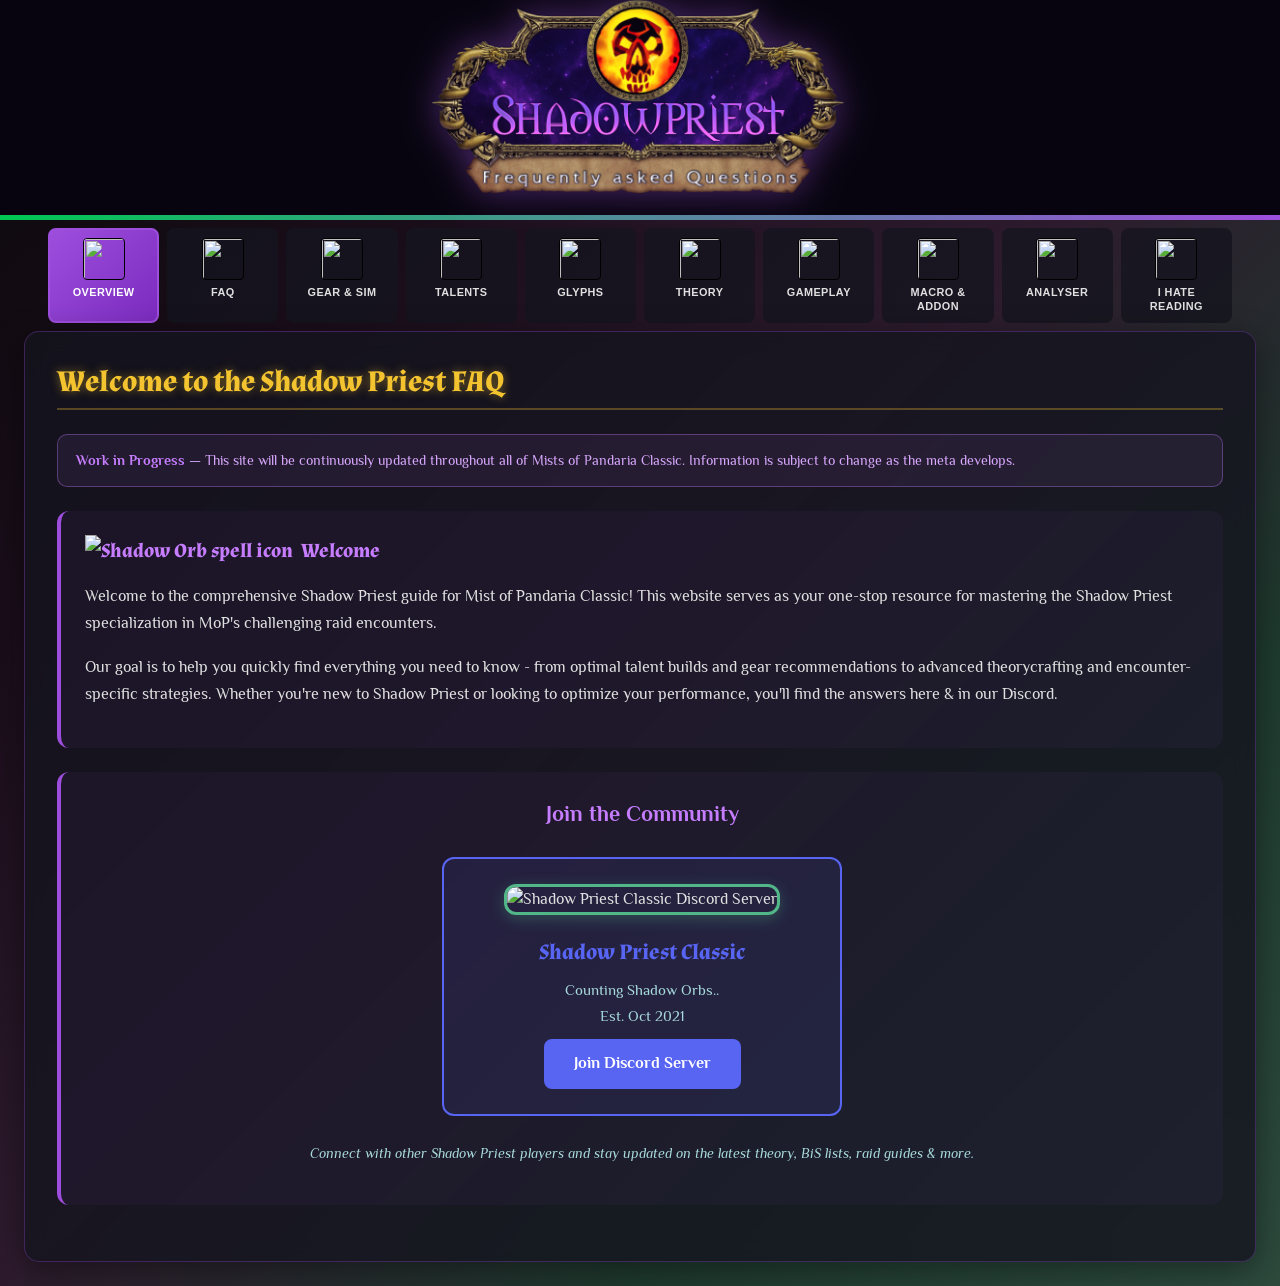
==== index.html @ 74659fcb "Update index.html Progression talents explained" ====
<!DOCTYPE html>
<html lang="en">
<head>
    <meta charset="UTF-8">
    <meta name="viewport" content="width=device-width, initial-scale=1.0">
    <title>SP FAQ MoP</title>
    <meta name="description" content="Comprehensive FAQ guide for Shadow Priests in World of Warcraft: Mist of Pandaria expansion">
    <link rel="icon" type="image/png" href="https://wow.zamimg.com/images/wow/icons/large/spell_shadow_shadowwordpain.jpg">
    <link href="https://fonts.googleapis.com/css2?family=Kings&family=My+Soul&family=Almendra:ital,wght@0,400;0,700;1,400;1,700&family=Philosopher:ital,wght@0,400;0,700;1,400;1,700&family=Roboto:wght@500;700&display=swap" rel="stylesheet">
    <link rel="stylesheet" href="assets/css/main.css">
</head>
<body>
    <!-- Header Component -->
    <header class="header-container">
        <img src="assets/images/logo.png" alt="Shadow Priest" class="title-logo">
    </header>

    <div class="container">
        <!-- Tab Navigation -->
        <nav class="tab-navigation">
    <button class="tab-button active" data-tab="overview">
        <img src="https://wow.zamimg.com/images/wow/icons/medium/spell_priest_shadoworbs.jpg" alt="" class="tab-icon">
        <span>Overview</span>
    </button>
    <button class="tab-button" data-tab="faq">
        <img src="https://wow.zamimg.com/images/wow/icons/medium/inv_misc_book_09.jpg" alt="" class="tab-icon">
        <span>FAQ</span>
    </button>
    <button class="tab-button" data-tab="bis">
        <img src="https://wow.zamimg.com/images/wow/icons/large/inv_staff_medivh.jpg" alt="" class="tab-icon">
        <span>Gear &amp; Sim</span>
    </button>
    <button class="tab-button" data-tab="talents">
        <img src="https://wow.zamimg.com/images/wow/icons/large/classicon_priest.jpg" alt="" class="tab-icon">
        <span>Talents</span>
    </button>
    <button class="tab-button" data-tab="glyphs">
        <img src="https://wow.zamimg.com/images/wow/icons/large/inv_glyph_majorpriest.jpg" alt="" class="tab-icon">
        <span>Glyphs</span>
    </button>
    <button class="tab-button" data-tab="theorycraft">
        <img src="https://wow.zamimg.com/images/wow/icons/large/achievement_faction_lorewalkers.jpg" alt="" class="tab-icon">
        <span>Theory</span>
    </button>
    <button class="tab-button" data-tab="gameplay">
        <img src="https://wow.zamimg.com/images/wow/icons/large/spell_shadow_siphonmana.jpg" alt="" class="tab-icon">
        <span>Gameplay</span>
    </button>
    <button class="tab-button" data-tab="macroaddon">
        <img src="https://wow.zamimg.com/images/wow/icons/large/trade_archaeology_draenei_tome.jpg" alt="" class="tab-icon">
        <span>Macro &amp; Addon</span>
    </button>
    <button class="tab-button" data-tab="analyser">
        <img src="https://wow.zamimg.com/images/wow/icons/large/inv_professions_inscription_scribesmagnifyingglass_gold.jpg" alt="" class="tab-icon">
        <span>Analyser</span>
    </button>
    <button class="tab-button" data-tab="videos">
        <img src="https://wow.zamimg.com/images/wow/icons/large/inv_misc_-selfiecamera_01.jpg" alt="" class="tab-icon">
        <span>I hate reading</span>
    </button>
        </nav>

        <!-- Tab Contents -->
        
<!-- Overview Tab -->
<div id="overview" class="tab-content active">
    <div class="card">
        <h2 class="card-title">Welcome to the Shadow Priest FAQ</h2>
        
        <div style="background: rgba(199, 125, 255, 0.08); border: 1px solid rgba(199, 125, 255, 0.35); border-radius: 10px; padding: 14px 18px; margin-bottom: 20px; color: #d9a8ff; font-size: 0.9rem; line-height: 1.6;">
            <strong style="color: #c77dff;">Work in Progress</strong> — This site will be continuously updated throughout all of Mists of Pandaria Classic. Information is subject to change as the meta develops.
        </div>

        <div class="subsection no-collapse">
            <div class="subsection-title">
                <img src="https://wow.zamimg.com/images/wow/icons/medium/spell_priest_shadoworbs.jpg" alt="Shadow Orb spell icon">
                Welcome
            </div>
            <p>Welcome to the comprehensive Shadow Priest guide for Mist of Pandaria Classic! This website serves as your one-stop resource for mastering the Shadow Priest specialization in MoP's challenging raid encounters.</p>
            <p>Our goal is to help you quickly find everything you need to know - from optimal talent builds and gear recommendations to advanced theorycrafting and encounter-specific strategies. Whether you're new to Shadow Priest or looking to optimize your performance, you'll find the answers here & in our Discord.</p>
        </div>
        
        <div class="subsection">
            <div style="text-align: center; font-size: 1.4rem; color: #c77dff; margin-bottom: 15px; font-weight: 600;">Join the Community</div>
            <div style="text-align: center; margin: 25px 0;">
                <div style="background: rgba(88, 101, 242, 0.1); border: 2px solid #5865f2; border-radius: 12px; padding: 25px; max-width: 400px; margin: 0 auto;">
                    <img src="https://i.ibb.co/JWcwcjwq/Spell-Shadow-Shadow-Word-Pain.png" alt="Shadow Priest Classic Discord Server" style="width: 128px; height: 128px; border-radius: 12px; border: 3px solid #52b788; margin-bottom: 15px; box-shadow: 0 4px 15px rgba(82, 183, 136, 0.3);">
                    <h3 style="color: #5865f2; margin: 10px 0; font-size: 1.4rem;">Shadow Priest Classic</h3>
                    <p style="color: #a8dadc; margin: 10px 0; font-size: 0.95rem;" id="member-counter">
    Counting Shadow Orbs..<br>Est. Oct 2021
</p>

<script>
// Uses Discord's public Widget JSON API — no auth required, CORS allowed.
// Requires the Widget to be enabled in your Discord server:
//   Server Settings → Widget → Enable Server Widget
const DISCORD_SERVER_ID = '893677259905437717';

async function updateDiscordCounter() {
    const el = document.getElementById('member-counter');
    try {
        const res = await fetch(`https://discord.com/api/guilds/${DISCORD_SERVER_ID}/widget.json`);
        if (!res.ok) throw new Error('Widget not available');
        const data = await res.json();
        const online = data.presence_count ?? 0;
        el.innerHTML = `${online.toLocaleString()} Orbs Online<br>Est. Oct 2021`;
    } catch {
        // Widget disabled or network issue — show static fallback, no fake numbers
        el.innerHTML = `Shadow Priests United<br>Est. Oct 2021`;
    }
}

window.addEventListener('load', function() {
    setTimeout(updateDiscordCounter, 1500);
});
</script>
                    
                    <a href="https://discord.gg/RZuPyMkxCg" target="_blank" style="display: inline-block; background: #5865f2; color: white; padding: 12px 30px; border-radius: 8px; text-decoration: none; font-weight: 600; font-size: 1rem; transition: background 0.3s ease;">
                        Join Discord Server
                    </a>
                </div>
            </div>
            <p style="text-align: center; font-size: 0.9rem; color: #a8dadc; font-style: italic;">Connect with other Shadow Priest players and stay updated on the latest theory, BiS lists, raid guides & more.</p>
        </div>
    </div>
</div>

        <!-- FAQ Tab -->
        <div id="faq" class="tab-content">
            <div class="card">
                <h2 class="card-title">Frequently Asked Questions</h2>

                <!-- Races -->
                <div class="subsection">
                    <div class="subsection-title">
                        <img src="https://wow.zamimg.com/images/wow/icons/medium/achievement_character_undead_male.jpg" alt="Race" style="width: 32px; height: 32px;">
                        Races
                    </div>
                    <p style="margin-bottom: 15px; color: var(--text-secondary);">Race choice has a minor impact on throughput. The differences are small enough that you should feel free to play whatever race you enjoy.</p>
                    <p style="margin-bottom: 15px; color: var(--text-secondary);">Note: When playing Pandaren, if you die mid fight, the racial is lost. For Worgen & Goblin, the movement speed can be comfortable for a few fights where feathers are easily stolen or not as fast.</p>
                    <div style="display: grid; grid-template-columns: 1fr 1fr; gap: 16px; margin-top: 10px;">
                        <!-- Alliance -->
                        <div style="background: rgba(0, 112, 221, 0.08); border: 1px solid rgba(0, 112, 221, 0.35); border-radius: 10px; padding: 18px;">
                            <div style="color: #4da6ff; font-weight: 600; font-size: 1.1rem; margin-bottom: 12px;">Alliance</div>
                            <div style="display: flex; align-items: center; gap: 10px; margin-bottom: 8px;">
                                <img src="https://wow.zamimg.com/images/wow/icons/medium/achievement_character_pandaren_female.jpg" alt="Pandaren" style="width: 28px; height: 28px; border-radius: 4px;">
                                <div>
                                    <span style="color: var(--primary-green); font-weight: 600;">Pandaren</span>
                                    <span style="color: #aaa; font-size: 0.85rem; margin-left: 8px;">Best</span>
                                </div>
                            </div>
                            <div style="display: flex; align-items: center; gap: 10px;">
                                <img src="https://wow.zamimg.com/images/wow/icons/large/race_worgen_male.jpg" alt="Worgen" style="width: 28px; height: 28px; border-radius: 4px;">
                                <div>
                                    <span style="color: var(--primary-green); font-weight: 600;">Worgen</span>
                                    <span style="color: #aaa; font-size: 0.85rem; margin-left: 8px;">Best</span>
                                </div>
                            </div>
                        </div>
                        <!-- Horde -->
                        <div style="background: rgba(180, 30, 30, 0.08); border: 1px solid rgba(180, 30, 30, 0.35); border-radius: 10px; padding: 18px;">
                            <div style="color: #ff6b6b; font-weight: 600; font-size: 1.1rem; margin-bottom: 12px;">Horde</div>
                            <div style="display: flex; align-items: center; gap: 10px; margin-bottom: 8px;">
                                <img src="https://wow.zamimg.com/images/wow/icons/medium/achievement_character_troll_male.jpg" alt="Troll" style="width: 28px; height: 28px; border-radius: 4px;">
                                <div>
                                    <span style="color: var(--primary-green); font-weight: 600;">Troll</span>
                                    <span style="color: #aaa; font-size: 0.85rem; margin-left: 8px;">Best</span>
                                </div>
                            </div>
                            <div style="display: flex; align-items: center; gap: 10px; margin-bottom: 8px;">
                                <img src="https://wow.zamimg.com/images/wow/icons/large/race_goblin_female.jpg" alt="Goblin" style="width: 28px; height: 28px; border-radius: 4px;">
                                <div>
                                    <span style="color: #ffa500; font-weight: 600;">Goblin</span>
                                    <span style="color: #aaa; font-size: 0.85rem; margin-left: 8px;">Second (tied)</span>
                                </div>
                            </div>
                            <div style="display: flex; align-items: center; gap: 10px;">
                                <img src="https://wow.zamimg.com/images/wow/icons/medium/achievement_character_pandaren_female.jpg" alt="Pandaren" style="width: 28px; height: 28px; border-radius: 4px;">
                                <div>
                                    <span style="color: #ffa500; font-weight: 600;">Pandaren</span>
                                    <span style="color: #aaa; font-size: 0.85rem; margin-left: 8px;">Second (tied)</span>
                                </div>
                            </div>
                        </div>
                    </div>
                </div>

                <!-- Professions -->
                <div class="subsection">
                    <div class="subsection-title">
                        <img src="https://wow.zamimg.com/images/wow/icons/medium/trade_engineering.jpg" alt="Professions" style="width: 32px; height: 32px;">
                        Professions
                    </div>

                    <!-- Engineering -->
                    <div class="talent-tooltip recommended" style="margin-bottom: 10px;">
                        <div style="display: flex; align-items: center; gap: 15px;">
                            <img src="https://wow.zamimg.com/images/wow/icons/medium/trade_engineering.jpg" alt="Engineering" style="width: 40px; height: 40px;">
                            <div>
                                <div style="color: var(--primary-green); font-weight: 600; font-size: 1.1rem;">Engineering</div>
                                <div style="color: var(--primary-green); font-size: 0.9rem; font-weight: 600;">Best Choice</div>
                            </div>
                        </div>
                        <p style="color: var(--text-secondary); margin-top: 10px; font-size: 0.95rem;">Our preferred choice due to the gloves on-use (Synapse Springs) and Nitro Boosts for extra movement.</p>
                    </div>

                    <!-- Tailoring -->
                    <div style="padding: 15px; background: rgba(255, 165, 0, 0.1); border-radius: 12px; border: 2px solid #ffa500;">
                        <div style="display: flex; align-items: center; gap: 15px;">
                            <img src="https://wow.zamimg.com/images/wow/icons/medium/trade_tailoring.jpg" alt="Tailoring" style="width: 40px; height: 40px;">
                            <div>
                                <div style="color: #ffa500; font-weight: 600; font-size: 1.1rem;">Tailoring</div>
                                <div style="color: #ffa500; font-size: 0.9rem;">Second Best</div>
                            </div>
                        </div>
                        <p style="color: var(--text-secondary); margin-top: 10px; font-size: 0.95rem;">The second best option. The other crafting professions are all relatively close to each other behind Tailoring.</p>
                    </div>
                </div>

                <!-- Key Changes -->
                <div class="subsection">
                    <div class="subsection-title">
                        <img src="https://wow.zamimg.com/images/wow/icons/medium/spell_priest_shadoworbs.jpg" alt="Shadow Orb" style="width: 32px; height: 32px;">
                        <a href="https://www.wowhead.com/mop-classic/spell=77487/shadow-orb" target="_blank" style="color: #c77dff; text-decoration: none;">Shadow Orbs System</a>
                    </div>
                    <ul style="color: var(--text-secondary); line-height: 1.9; padding-left: 20px; margin: 0;">
                        <li>Shadow Orbs now passively regenerate outside of combat — one orb every 6 seconds (up to a max of 3) as long as you are in <strong style="color: #c77dff;">Shadowform</strong> and outside PvP instances (BGs/Arenas).</li>
                        <li>Shadow Orbs are <strong style="color: #c77dff;">guaranteed</strong> to proc from <strong style="color: #c77dff;">Mind Blast</strong> and <strong style="color: #c77dff;">Shadow Word: Death</strong>.</li>
                        <li>Shadow Orbs are consumed by <strong style="color: #c77dff;">Devouring Plague</strong>, increasing its damage based on the number of orbs spent. You must have orbs available to cast Devouring Plague.</li>
                    </ul>
                </div>

                <div class="subsection">
                    <div class="subsection-title">
                        <img src="https://wow.zamimg.com/images/wow/icons/medium/ability_priest_halo_shadow.jpg" alt="Notable Ability Changes" style="width: 32px; height: 32px;">
                        Notable Ability Changes
                    </div>

                    <div style="margin-bottom: 14px;">
                        <div style="color: #e0aaff; font-weight: 600; margin-bottom: 6px;">Abilities Usable in Shadowform</div>
                        <p style="color: var(--text-secondary); line-height: 1.7; margin: 0;"><strong style="color: #c77dff;">Renew</strong>, <strong style="color: #c77dff;">Prayer of Mending</strong>, and <strong style="color: #c77dff;">Leap of Faith</strong> can now be cast while in Shadowform without dropping out of it.</p>
                    </div>

                    <div style="margin-bottom: 14px;">
                        <div style="color: #e0aaff; font-weight: 600; margin-bottom: 6px;">Vampiric Embrace</div>
                        <p style="color: var(--text-secondary); line-height: 1.7; margin: 0;">Vampiric Embrace is no longer a passive constant buff. It is now a more powerful burst healing cooldown that you activate on demand.</p>
                    </div>

                    <div>
                        <div style="color: #e0aaff; font-weight: 600; margin-bottom: 6px;">
                            <a href="https://www.wowhead.com/mop-classic/spell=108968/void-shift" target="_blank" style="color: #e0aaff; text-decoration: none;">Void Shift</a>
                        </div>
                        <p style="color: var(--text-secondary); line-height: 1.7; margin: 0;">A new ability that swaps your current health percentage with another player's. Use it to save yourself when you drop low, or to save a raid member who is about to die.</p>
                    </div>
                </div>

                <div class="subsection">
                    <div class="subsection-title">
                        <img src="https://wow.zamimg.com/images/wow/icons/large/achievement_bg_xkills_avgraveyard.jpg" alt="Removed Abilities" style="width: 32px; height: 32px;">
                        Removed Abilities
                    </div>
                    <p style="color: var(--text-secondary); margin-bottom: 12px; font-size: 0.95rem;">The following abilities from Cataclysm have been removed in MoP:</p>
                    <ul style="color: var(--text-secondary); line-height: 1.9; padding-left: 20px; margin: 0;">
                        <li><strong style="color: #ff9999;">Dark Archangel</strong> — Removed</li>
                        <li><strong style="color: #ff9999;">Empowered Shadow</strong> — Removed</li>
                        <li><strong style="color: #ff9999;">Mind Soothe</strong> — Removed</li>
                    </ul>
                    <p style="color: var(--text-secondary); margin-top: 12px; font-size: 0.9rem; font-style: italic;">For talent changes, see the <a href="https://www.wowhead.com/mop-classic/guide/classes/priest/shadow/dps-best-talents-builds-glyphs-pve" target="_blank" style="color: #c77dff; text-decoration: none;">Talent Comparison guide</a>.</p>
                </div>
            </div>
        </div>

        <!-- Gear Tab -->
        <div id="bis" class="tab-content">
            <div class="card">
                <h2 class="card-title">Gear & Sim</h2>
                
                <div class="subsection no-collapse">
                    <div class="subsection-title">
                        <img src="assets/images/wowsims-icon.png" alt="Best in Slot" style="width: 32px; height: 32px; border-radius: 6px;">
                        Best in Slot
                    </div>
                    <div style="display: flex; flex-direction: column; gap: 12px; margin-top: 10px;">
                        <a href="https://www.wowsims.com/mop/priest/shadow/?i=g#eJyrYJKayS7AKvWbkUtQ4MIKViW2qzdYXl9j0VjOaMHExSFwYDmrRimQJShweQWrxDFVJWa4JI/AhMOsEnPUNJYxghVcAio4rKTENvs6CxABhfgF+oAK9ikpMTJAdAgKnAequQgWKLFg8likxiUicHQ5qxLnn2sgS4HaNDpBCkUE2layStxUVWKDSEBEBQTWL2eVOKukxAxSWAJ2X/9hVjCLU2Ap0KVdIGVsAu0rWcH0zBUgWljgHFDbLaDLZu1jBeksBTt+A1DwkhJYi9YOJgkmrg2MDEMMCDUMuJOtbjNxMeCHQqOhSy4AAE9QTnU=" target="_blank"
                           style="display: flex; align-items: center; gap: 14px; padding: 16px 20px; background: rgba(82,183,136,0.08); border: 2px solid rgba(82,183,136,0.35); border-radius: 10px; text-decoration: none; transition: background 0.2s ease;">
                            <img src="assets/images/wowsims-icon.png" style="width: 36px; height: 36px; border-radius: 6px; flex-shrink: 0;">
                            <div>
                                <div style="color: var(--primary-green); font-weight: 600; font-size: 1.05rem;">Phase 2 BiS</div>
                                <div style="color: var(--text-secondary); font-size: 0.85rem; margin-top: 2px;">WowSims — Heart of Fear / Terrace of Endless Spring</div>
                            </div>
                        </a>
                        <a href="https://www.wowsims.com/mop/priest/shadow/?i=g#[base64]/JVV4pYS3FflXPwCy4BCl5RgntLawSTBxLWBkWGIAaGGAXey1W0mLgb8UGg0dMkFAAImblw=" target="_blank"
                           style="display: flex; align-items: center; gap: 14px; padding: 16px 20px; background: rgba(82,183,136,0.08); border: 2px solid rgba(82,183,136,0.35); border-radius: 10px; text-decoration: none; transition: background 0.2s ease;">
                            <img src="assets/images/wowsims-icon.png" style="width: 36px; height: 36px; border-radius: 6px; flex-shrink: 0;">
                            <div>
                                <div style="color: var(--primary-green); font-weight: 600; font-size: 1.05rem;">Phase 3 BiS</div>
                                <div style="color: var(--text-secondary); font-size: 0.85rem; margin-top: 2px;">WowSims — Throne of Thunder</div>
                            </div>
                        </a>
                    </div>
                </div>

                <div class="subsection">
                    <div class="subsection-title">
                        <img src="https://wow.zamimg.com/images/wow/icons/medium/inv_jewelry_trinket_01.jpg" alt="Trinket" style="width: 32px; height: 32px;">
                        Trinket Priorities
                    </div>

                    <style>
                        .tc-notice { background: rgba(244,196,48,0.08); border: 1px solid rgba(244,196,48,0.35); border-radius: 8px; padding: 11px 15px; margin-bottom: 10px; color: #f4c430; font-size: 0.88rem; }
                        .tc-sim-info { display: flex; flex-wrap: wrap; gap: 3px 0; margin-bottom: 18px; margin-top: 6px; }
                        .tc-sim-info span { font-size: 0.75rem; color: #666; }
                        .tc-sim-info span + span::before { content: "·"; margin: 0 6px; color: #444; }
                        .tc-legend { display: flex; flex-wrap: wrap; gap: 10px 18px; margin-bottom: 20px; }
                        .tc-legend-item { display: flex; align-items: center; gap: 6px; font-size: 0.82rem; color: #bbb; }
                        .tc-legend-dot { width: 12px; height: 12px; border-radius: 3px; flex-shrink: 0; }
                        .tc-row { display: flex; align-items: center; gap: 14px; margin-bottom: 8px; padding-bottom: 8px; border-bottom: 1px solid rgba(255,255,255,0.06); }
                        .tc-row:last-child { border-bottom: none; margin-bottom: 0; }
                        .tc-rank { min-width: 24px; text-align: center; font-size: 0.78rem; font-weight: 700; color: #555; flex-shrink: 0; }
                        .tc-label { min-width: 220px; max-width: 220px; }
                        .tc-label a { color: #c77dff; text-decoration: none; font-size: 0.88rem; font-weight: 500; line-height: 1.4; }
                        .tc-label a:hover { text-decoration: underline; }
                        .tc-label-tags { display: flex; align-items: center; gap: 5px; margin-top: 3px; }
                        .tc-phase-tag { display: inline-block; font-size: 0.7rem; color: #888; background: rgba(255,255,255,0.07); border-radius: 4px; padding: 1px 5px; }
                        /* Bar */
                        .tc-bar-wrap { flex: 1; display: flex; align-items: center; position: relative; }
                        .tc-bar-track { flex: 1; background: rgba(255,255,255,0.05); border-radius: 4px; height: 22px; position: relative; overflow: hidden; cursor: default; }
                        .tc-bar-fill { position: absolute; left: 0; top: 0; height: 100%; border-radius: 4px; transition: width 0.5s ease; display: flex; align-items: center; justify-content: flex-end; overflow: hidden; }
                        .tc-bar-val { font-family: 'Roboto', sans-serif; font-size: 0.67rem; font-weight: 700; color: rgba(0,0,0,0.85); padding-right: 5px; white-space: nowrap; text-shadow: 0 0 4px rgba(255,255,255,0.7); }
                        .tc-trinket-icon { width: 28px; height: 28px; border-radius: 4px; flex-shrink: 0; object-fit: cover; }
                        /* Tooltip */
                        .tc-bar-track:hover .tc-tooltip { display: block; }
                        .tc-tooltip {
                            display: none;
                            position: absolute;
                            bottom: calc(100% + 8px);
                            left: 50%;
                            transform: translateX(-50%);
                            background: rgba(14,16,26,0.97);
                            border: 1px solid rgba(255,255,255,0.12);
                            border-radius: 7px;
                            padding: 10px 14px;
                            z-index: 200;
                            white-space: nowrap;
                            pointer-events: none;
                            box-shadow: 0 4px 20px rgba(0,0,0,0.6);
                        }
                        .tc-tooltip-name { color: #e8e8e8; font-weight: 600; font-size: 0.84rem; margin-bottom: 7px; padding-bottom: 6px; border-bottom: 1px solid rgba(255,255,255,0.1); }
                        .tc-tooltip-row { font-size: 0.8rem; display: flex; justify-content: space-between; gap: 18px; margin-top: 3px; }
                        .tc-tooltip-lbl { color: #999; }
                        .tc-tooltip-val { font-weight: 600; }
                        @media (max-width: 640px) {
                            .tc-row { flex-wrap: wrap; gap: 6px; }
                            .tc-label { min-width: unset; max-width: unset; flex: 1; }
                            .tc-bar-wrap { width: 100%; flex: unset; }
                        }
                        /* Custom icon dropdown */
                        .tc-custom-select { position: relative; display: inline-block; }
                        .tc-custom-trigger { display: flex; align-items: center; gap: 8px; background: #1a1c2a; color: #e0e0e0; border: 1px solid rgba(255,255,255,0.15); border-radius: 6px; padding: 5px 9px; font-size: 0.85rem; cursor: pointer; user-select: none; min-width: 240px; }
                        .tc-custom-trigger-arrow { margin-left: auto; font-size: 0.68rem; color: #888; transition: transform 0.2s; flex-shrink: 0; }
                        .tc-custom-select.tc-open .tc-custom-trigger { border-color: rgba(199,125,255,0.5); }
                        .tc-custom-select.tc-open .tc-custom-trigger-arrow { transform: rotate(180deg); }
                        .tc-custom-panel { display: none; position: absolute; top: calc(100% + 4px); left: 0; min-width: 100%; background: #13151f; border: 1px solid rgba(255,255,255,0.15); border-radius: 6px; z-index: 400; box-shadow: 0 8px 28px rgba(0,0,0,0.7); overflow: hidden; }
                        .tc-custom-select.tc-open .tc-custom-panel { display: block; }
                        .tc-custom-group-label { font-size: 0.7rem; color: #555; font-weight: 700; padding: 8px 12px 3px; text-transform: uppercase; letter-spacing: 0.06em; }
                        .tc-custom-opt { display: flex; align-items: center; gap: 9px; padding: 7px 12px; cursor: pointer; transition: background 0.12s; }
                        .tc-custom-opt:hover { background: rgba(255,255,255,0.07); }
                        .tc-custom-opt.tc-selected { background: rgba(199,125,255,0.1); }
                        .tc-custom-opt img { width: 24px; height: 24px; border-radius: 3px; flex-shrink: 0; }
                        .tc-custom-opt span { font-size: 0.85rem; color: #e0e0e0; }
                    </style>

                    <div class="tc-notice">⚠ Placeholder data — DPS values will be updated once sims are complete. Do not use these numbers for gearing decisions yet.</div>
                    <div class="tc-sim-info">
                        <span>Single Target</span>
                        <span>300+60s</span>
                        <span>34.91% ToF uptime</span>
                        <span>12,500 iterations</span>
                        <span>seed: <code title="Click to select" style="font-family:monospace;background:rgba(255,255,255,0.07);border-radius:3px;padding:1px 5px;cursor:text;user-select:all;">3999487141</code></span>
                    </div>
                    <!-- ─── Slot 1 selector ──────────────────────────────────────────── -->
                    <div style="display:flex;align-items:center;gap:8px;margin-bottom:16px;flex-wrap:wrap;">
                        <span style="font-size:0.82rem;color:#888;font-weight:600;white-space:nowrap;">Slot 1:</span>
                        <input type="hidden" id="tcSlot1Name">
                        <div class="tc-custom-select" id="tcSlot1Picker">
                            <div class="tc-custom-trigger" onclick="window.toggleSlot1Dropdown(event)">
                                <img id="tcSlot1TriggerIcon" src="" style="width:22px;height:22px;border-radius:3px;display:none;" alt="">
                                <span id="tcSlot1TriggerLabel" style="flex:1;"></span>
                                <span class="tc-custom-trigger-arrow">▼</span>
                            </div>
                            <div class="tc-custom-panel" id="tcSlot1Panel"></div>
                        </div>
                        <select id="tcSlot1Ilvl" onchange="window.renderComboChart()" style="background:#1a1c2a;color:#e0e0e0;border:1px solid rgba(255,255,255,0.15);border-radius:6px;padding:5px 9px;font-size:0.85rem;cursor:pointer;"></select>
                    </div>
                    <div id="tcComboChart"></div>
                    <p id="tcComboEmpty" style="display:none;color:#666;font-size:0.85rem;font-style:italic;margin:0 0 12px;">No sim data yet for this selection — fill in the <code>COMBOS</code> array as you complete runs.</p>
                    <div class="tc-legend" id="tcLegend" style="margin-top:12px;"></div>

                    <!-- SoO toggle -->
                    <button id="sooToggleBtn" onclick="window.toggleSooTrinkets()"
                        style="display:flex;align-items:center;gap:10px;width:100%;margin-top:18px;padding:14px 20px;background:rgba(220,50,50,0.08);border:2px dashed rgba(220,50,50,0.5);border-radius:10px;color:#ff6b6b;font-size:0.95rem;font-weight:600;cursor:pointer;transition:background 0.2s ease;text-align:left;">
                        <span style="font-size:1.2rem;">⚠</span>
                        Show Siege of Orgrimmar trinkets (values not yet tested — subject to significant change)
                        <span id="sooArrow" style="margin-left:auto;font-size:1rem;transition:transform 0.3s ease;">▼</span>
                    </button>

                    <div id="sooSection" style="display:none;margin-top:2px;">
                        <div style="background:rgba(220,50,50,0.1);border:2px solid rgba(220,50,50,0.6);border-top:none;border-radius:0 0 10px 10px;padding:16px 20px;margin-bottom:14px;">
                            <div style="font-size:1.05rem;font-weight:700;color:#ff4d4d;margin-bottom:8px;">🚨 These trinkets have not been tested yet</div>
                            <p style="color:#ffaaaa;font-size:0.9rem;margin:0;line-height:1.6;">Siege of Orgrimmar is not available in the current phase. The values shown below are <strong>simulated projections only</strong> and are very likely to change once the raid is released and properly tested. Do not make gearing decisions based on these numbers.</p>
                        </div>
                        <div id="tcChartSoo"></div>
                    </div>

                    <script>
                    (function () {
                        // ── UPDATE VALUES HERE WHEN SIMS ARE DONE ─────────────────────────
                        // dps values are placeholder — replace with real sim output
                        // url: wowhead item link for each trinket
                        const TRINKETS = [
                            // Phase 4 — Siege of Orgrimmar (T16)
                            { name: "Purified Bindings of Immerseus", phase: "SoO", icon: "https://wow.zamimg.com/images/wow/icons/large/inv_misc_questionmark.jpg", url: "https://www.wowhead.com/mop-classic/item=105472", values: { "528": 14200, "540": 15100, "553": 16300, "566": 17800 } },
                            { name: "Kardris' Toxic Totem",           phase: "SoO", icon: "https://wow.zamimg.com/images/wow/icons/large/inv_misc_questionmark.jpg", url: "https://www.wowhead.com/mop-classic/item=104870", values: { "528": 13800, "540": 14900, "553": 16000, "566": 17400 } },
                            { name: "Black Blood of Y'Shaarj",        phase: "SoO", icon: "https://wow.zamimg.com/images/wow/icons/large/inv_misc_questionmark.jpg", url: "https://www.wowhead.com/mop-classic/item=104913", values: { "528": 13000, "540": 14000, "553": 15200, "566": 16600 } },
                            { name: "Frenzied Crystal of Rage",       phase: "SoO", icon: "https://wow.zamimg.com/images/wow/icons/large/inv_misc_questionmark.jpg", url: "https://www.wowhead.com/mop-classic/item=104974", values: { "528": 12800, "540": 13700, "553": 14900, "566": 16200 } },
                            // Phase 3 — Throne of Thunder (T15)
                            { name: "Unerring Vision of Lei Shen",       phase: "ToT", icon: "https://wow.zamimg.com/images/wow/icons/large/ability_hunter_focusedaim.jpg",         url: "https://www.wowhead.com/mop-classic/item=96977",  values: { "502": 12500, "528": 14500, "541": 15800 } },
                            { name: "Wushoolay's Final Choice",          phase: "ToT", icon: "https://wow.zamimg.com/images/wow/icons/large/spell_nature_chainlightning.jpg",       url: "https://www.wowhead.com/mop-classic/item=96940",  values: { "502": 12200, "528": 14000, "541": 15200 } },
                            { name: "Cha-Ye's Essence of Brilliance",   phase: "ToT", icon: "https://wow.zamimg.com/images/wow/icons/large/spell_holy_mindsooth.jpg",              url: "https://www.wowhead.com/mop-classic/item=96888/cha-yes-essence-of-brilliance",  values: { "502": 11700, "528": 13400, "541": 14700 } },
                            { name: "Breath of the Hydra",               phase: "ToT", icon: "https://wow.zamimg.com/images/wow/icons/large/spell_shadow_mindflay.jpg",            url: "https://www.wowhead.com/mop-classic/item=86388",  values: { "502": 11500, "528": 13000, "541": 14200 } },
                            // Phase 1 — MSV / HoF / ToES
                            { name: "Essence of Terror",                 phase: "P1",  icon: "https://wow.zamimg.com/images/wow/icons/large/inv_misc_pvp_trinket.jpg",              url: "https://www.wowhead.com/mop-classic/item=87175/essence-of-terror",               values: { "491": 10800, "504": 11600, "517": 12400 } },
                            { name: "Light of the Cosmos",               phase: "P1",  icon: "https://wow.zamimg.com/images/wow/icons/large/inv_offhand_ulduarraid_d_03.jpg",      url: "https://www.wowhead.com/mop-classic/item=86792/light-of-the-cosmos",              values: { "484": 10600, "497": 11400, "510": 12200 } },
                            // Auction House
                            { name: "Relic of Yu'lon",                   phase: "AH",  icon: "https://wow.zamimg.com/images/wow/icons/large/inv_inscription_trinket_tiger.jpg",    url: "https://www.wowhead.com/mop-classic/item=98075/relic-of-yulon",                  values: { "484": 10400 } },
                        ];
                        // ─────────────────────────────────────────────────────────────────

                        // Explicit colour map keyed by item level.
                        // Grouped by tier so each raid has its own hue family.
                        const colorMap = {
                            // Phase 1 — MSV / HoF / ToES (gold) — upgraded ilvls
                            // HoF:  484 (LFR+upg), 497 (N+upg), 510 (H+upg)
                            // ToES: 491 (LFR+upg), 504 (N+upg), 517 (H+upg)
                            "484": "#a06818", "491": "#b07828", "497": "#c08c36",
                            "504": "#d09e44", "510": "#e0b050", "517": "#f4c430",
                            // T15 — Throne of Thunder (blue) — 502 LFR, 528 normal+upg, 541 heroic+upg
                            "502": "#2d6db0", "528": "#4090d4", "541": "#60b4f0",
                            // T16 — Siege of Orgrimmar (red → orange)
                            "540": "#cc3535", "553": "#e84848", "566": "#f07030",
                        };
                        const maxDps = Math.max(...TRINKETS.flatMap(t => Object.values(t.values)));

                        function renderRows(list, targetId) {
                            // Sort by best (highest ilvl) value, descending
                            const sorted = [...list].sort((a, b) =>
                                Math.max(...Object.values(b.values)) - Math.max(...Object.values(a.values))
                            );
                            document.getElementById(targetId).innerHTML = sorted.map((t, i) => {
                                const entries = Object.entries(t.values); // low → high (data order)

                                // Render fills widest-first so narrower ones sit on top,
                                // creating distinct colour bands for each ilvl increment.
                                const fillsHtml = [...entries]
                                    .sort((a, b) => b[1] - a[1])
                                    .map(([lbl, dps]) => {
                                        const pct = (dps / maxDps * 100).toFixed(1);
                                        return `<div class="tc-bar-fill" style="width:${pct}%;background:${colorMap[lbl]};"><span class="tc-bar-val">${dps.toLocaleString()}</span></div>`;
                                    }).join("");

                                // Tooltip rows — show low → high
                                const tipRows = entries.map(([lbl, dps]) =>
                                    `<div class="tc-tooltip-row">
                                        <span class="tc-tooltip-lbl">${lbl}</span>
                                        <span class="tc-tooltip-val" style="color:${colorMap[lbl]}">${dps.toLocaleString()}</span>
                                    </div>`
                                ).join("");

                                return `
                                <div class="tc-row">
                                    <div class="tc-rank">#${i + 1}</div>
                                    <div class="tc-label" style="display:flex;align-items:center;gap:8px;">
                                        <img src="${t.icon}" class="tc-trinket-icon" alt="">
                                        <a href="${t.url}" target="_blank">${t.name}</a>
                                    </div>
                                    <div class="tc-bar-wrap">
                                        <div class="tc-bar-track">
                                            ${fillsHtml}
                                            <div class="tc-tooltip">
                                                <div class="tc-tooltip-name">${t.name}</div>
                                                ${tipRows}
                                            </div>
                                        </div>
                                    </div>
                                </div>`;
                            }).join("");
                        }

                        const baseTrinkets = TRINKETS.filter(t => t.phase !== "SoO");
                        const sooTrinkets  = TRINKETS.filter(t => t.phase === "SoO");

                        renderRows(sooTrinkets, "tcChartSoo");

                        // Toggle SoO section
                        window.toggleSooTrinkets = function () {
                            const section = document.getElementById("sooSection");
                            const arrow   = document.getElementById("sooArrow");
                            const btn     = document.getElementById("sooToggleBtn");
                            const open    = section.style.display !== "none";
                            section.style.display = open ? "none" : "block";
                            arrow.style.transform = open ? "rotate(0deg)" : "rotate(180deg)";
                            btn.style.background  = open ? "rgba(220,50,50,0.08)" : "rgba(220,50,50,0.15)";
                        };

                        // ── TRINKET COMBO DATA ────────────────────────────────────────────────────
                        // Each entry = one trinket pair at specific item levels.
                        // dps = combined sim DPS of wearing both simultaneously.
                        // The a/b slots are symmetric — the UI handles both directions.
                        // Replace dps: 0 with your sim value once that run is done.
                        const COMBOS = [
                            // Unerring Vision of Lei Shen × Wushoolay's Final Choice
                            { a: "Unerring Vision of Lei Shen", aIlvl: "541", b: "Wushoolay's Final Choice", bIlvl: "541", dps: 254799 },
                            { a: "Unerring Vision of Lei Shen", aIlvl: "541", b: "Wushoolay's Final Choice", bIlvl: "528", dps: 251361 },
                            { a: "Unerring Vision of Lei Shen", aIlvl: "541", b: "Wushoolay's Final Choice", bIlvl: "502", dps: 246534 },
                            { a: "Unerring Vision of Lei Shen", aIlvl: "528", b: "Wushoolay's Final Choice", bIlvl: "541", dps: 0 },
                            { a: "Unerring Vision of Lei Shen", aIlvl: "528", b: "Wushoolay's Final Choice", bIlvl: "528", dps: 0 },
                            { a: "Unerring Vision of Lei Shen", aIlvl: "528", b: "Wushoolay's Final Choice", bIlvl: "502", dps: 0 },
                            { a: "Unerring Vision of Lei Shen", aIlvl: "502", b: "Wushoolay's Final Choice", bIlvl: "541", dps: 0 },
                            { a: "Unerring Vision of Lei Shen", aIlvl: "502", b: "Wushoolay's Final Choice", bIlvl: "528", dps: 0 },
                            { a: "Unerring Vision of Lei Shen", aIlvl: "502", b: "Wushoolay's Final Choice", bIlvl: "502", dps: 0 },
                            // Unerring Vision of Lei Shen × Breath of the Hydra
                            { a: "Unerring Vision of Lei Shen", aIlvl: "541", b: "Breath of the Hydra", bIlvl: "541", dps: 253004 },
                            { a: "Unerring Vision of Lei Shen", aIlvl: "541", b: "Breath of the Hydra", bIlvl: "528", dps: 250070 },
                            { a: "Unerring Vision of Lei Shen", aIlvl: "541", b: "Breath of the Hydra", bIlvl: "502", dps: 245956 },
                            { a: "Unerring Vision of Lei Shen", aIlvl: "528", b: "Breath of the Hydra", bIlvl: "541", dps: 0 },
                            { a: "Unerring Vision of Lei Shen", aIlvl: "528", b: "Breath of the Hydra", bIlvl: "528", dps: 0 },
                            { a: "Unerring Vision of Lei Shen", aIlvl: "528", b: "Breath of the Hydra", bIlvl: "502", dps: 0 },
                            { a: "Unerring Vision of Lei Shen", aIlvl: "502", b: "Breath of the Hydra", bIlvl: "541", dps: 0 },
                            { a: "Unerring Vision of Lei Shen", aIlvl: "502", b: "Breath of the Hydra", bIlvl: "528", dps: 0 },
                            { a: "Unerring Vision of Lei Shen", aIlvl: "502", b: "Breath of the Hydra", bIlvl: "502", dps: 0 },
                            // Wushoolay's Final Choice × Breath of the Hydra
                            { a: "Wushoolay's Final Choice", aIlvl: "541", b: "Breath of the Hydra", bIlvl: "541", dps: 0 },
                            { a: "Wushoolay's Final Choice", aIlvl: "541", b: "Breath of the Hydra", bIlvl: "528", dps: 0 },
                            { a: "Wushoolay's Final Choice", aIlvl: "541", b: "Breath of the Hydra", bIlvl: "502", dps: 0 },
                            { a: "Wushoolay's Final Choice", aIlvl: "528", b: "Breath of the Hydra", bIlvl: "541", dps: 0 },
                            { a: "Wushoolay's Final Choice", aIlvl: "528", b: "Breath of the Hydra", bIlvl: "528", dps: 0 },
                            { a: "Wushoolay's Final Choice", aIlvl: "528", b: "Breath of the Hydra", bIlvl: "502", dps: 0 },
                            { a: "Wushoolay's Final Choice", aIlvl: "502", b: "Breath of the Hydra", bIlvl: "541", dps: 0 },
                            { a: "Wushoolay's Final Choice", aIlvl: "502", b: "Breath of the Hydra", bIlvl: "528", dps: 0 },
                            { a: "Wushoolay's Final Choice", aIlvl: "502", b: "Breath of the Hydra", bIlvl: "502", dps: 0 },
                            // Unerring Vision of Lei Shen × Cha-Ye's Essence of Brilliance
                            { a: "Unerring Vision of Lei Shen", aIlvl: "541", b: "Cha-Ye's Essence of Brilliance", bIlvl: "541", dps: 252665 },
                            { a: "Unerring Vision of Lei Shen", aIlvl: "541", b: "Cha-Ye's Essence of Brilliance", bIlvl: "528", dps: 249834 },
                            { a: "Unerring Vision of Lei Shen", aIlvl: "541", b: "Cha-Ye's Essence of Brilliance", bIlvl: "502", dps: 245176 },
                            { a: "Unerring Vision of Lei Shen", aIlvl: "528", b: "Cha-Ye's Essence of Brilliance", bIlvl: "541", dps: 0 },
                            { a: "Unerring Vision of Lei Shen", aIlvl: "528", b: "Cha-Ye's Essence of Brilliance", bIlvl: "528", dps: 0 },
                            { a: "Unerring Vision of Lei Shen", aIlvl: "528", b: "Cha-Ye's Essence of Brilliance", bIlvl: "502", dps: 0 },
                            { a: "Unerring Vision of Lei Shen", aIlvl: "502", b: "Cha-Ye's Essence of Brilliance", bIlvl: "541", dps: 0 },
                            { a: "Unerring Vision of Lei Shen", aIlvl: "502", b: "Cha-Ye's Essence of Brilliance", bIlvl: "528", dps: 0 },
                            { a: "Unerring Vision of Lei Shen", aIlvl: "502", b: "Cha-Ye's Essence of Brilliance", bIlvl: "502", dps: 0 },
                            // Wushoolay's Final Choice × Cha-Ye's Essence of Brilliance
                            { a: "Wushoolay's Final Choice", aIlvl: "541", b: "Cha-Ye's Essence of Brilliance", bIlvl: "541", dps: 0 },
                            { a: "Wushoolay's Final Choice", aIlvl: "541", b: "Cha-Ye's Essence of Brilliance", bIlvl: "528", dps: 0 },
                            { a: "Wushoolay's Final Choice", aIlvl: "541", b: "Cha-Ye's Essence of Brilliance", bIlvl: "502", dps: 0 },
                            { a: "Wushoolay's Final Choice", aIlvl: "528", b: "Cha-Ye's Essence of Brilliance", bIlvl: "541", dps: 0 },
                            { a: "Wushoolay's Final Choice", aIlvl: "528", b: "Cha-Ye's Essence of Brilliance", bIlvl: "528", dps: 0 },
                            { a: "Wushoolay's Final Choice", aIlvl: "528", b: "Cha-Ye's Essence of Brilliance", bIlvl: "502", dps: 0 },
                            { a: "Wushoolay's Final Choice", aIlvl: "502", b: "Cha-Ye's Essence of Brilliance", bIlvl: "541", dps: 0 },
                            { a: "Wushoolay's Final Choice", aIlvl: "502", b: "Cha-Ye's Essence of Brilliance", bIlvl: "528", dps: 0 },
                            { a: "Wushoolay's Final Choice", aIlvl: "502", b: "Cha-Ye's Essence of Brilliance", bIlvl: "502", dps: 0 },
                            // Cha-Ye's Essence of Brilliance × Breath of the Hydra
                            { a: "Cha-Ye's Essence of Brilliance", aIlvl: "541", b: "Breath of the Hydra", bIlvl: "541", dps: 0 },
                            { a: "Cha-Ye's Essence of Brilliance", aIlvl: "541", b: "Breath of the Hydra", bIlvl: "528", dps: 0 },
                            { a: "Cha-Ye's Essence of Brilliance", aIlvl: "541", b: "Breath of the Hydra", bIlvl: "502", dps: 0 },
                            { a: "Cha-Ye's Essence of Brilliance", aIlvl: "528", b: "Breath of the Hydra", bIlvl: "541", dps: 0 },
                            { a: "Cha-Ye's Essence of Brilliance", aIlvl: "528", b: "Breath of the Hydra", bIlvl: "528", dps: 0 },
                            { a: "Cha-Ye's Essence of Brilliance", aIlvl: "528", b: "Breath of the Hydra", bIlvl: "502", dps: 0 },
                            { a: "Cha-Ye's Essence of Brilliance", aIlvl: "502", b: "Breath of the Hydra", bIlvl: "541", dps: 0 },
                            { a: "Cha-Ye's Essence of Brilliance", aIlvl: "502", b: "Breath of the Hydra", bIlvl: "528", dps: 0 },
                            { a: "Cha-Ye's Essence of Brilliance", aIlvl: "502", b: "Breath of the Hydra", bIlvl: "502", dps: 0 },
                            // Unerring Vision of Lei Shen × Essence of Terror
                            { a: "Unerring Vision of Lei Shen", aIlvl: "541", b: "Essence of Terror", bIlvl: "517", dps: 243318 },
                            { a: "Unerring Vision of Lei Shen", aIlvl: "541", b: "Essence of Terror", bIlvl: "504", dps: 240807 },
                            { a: "Unerring Vision of Lei Shen", aIlvl: "541", b: "Essence of Terror", bIlvl: "491", dps: 238990 },
                            { a: "Unerring Vision of Lei Shen", aIlvl: "528", b: "Essence of Terror", bIlvl: "517", dps: 0 },
                            { a: "Unerring Vision of Lei Shen", aIlvl: "528", b: "Essence of Terror", bIlvl: "504", dps: 0 },
                            { a: "Unerring Vision of Lei Shen", aIlvl: "528", b: "Essence of Terror", bIlvl: "491", dps: 0 },
                            { a: "Unerring Vision of Lei Shen", aIlvl: "502", b: "Essence of Terror", bIlvl: "517", dps: 0 },
                            { a: "Unerring Vision of Lei Shen", aIlvl: "502", b: "Essence of Terror", bIlvl: "504", dps: 0 },
                            { a: "Unerring Vision of Lei Shen", aIlvl: "502", b: "Essence of Terror", bIlvl: "491", dps: 0 },
                            // Wushoolay's Final Choice × Essence of Terror
                            { a: "Wushoolay's Final Choice", aIlvl: "541", b: "Essence of Terror", bIlvl: "517", dps: 0 },
                            { a: "Wushoolay's Final Choice", aIlvl: "541", b: "Essence of Terror", bIlvl: "504", dps: 0 },
                            { a: "Wushoolay's Final Choice", aIlvl: "541", b: "Essence of Terror", bIlvl: "491", dps: 0 },
                            { a: "Wushoolay's Final Choice", aIlvl: "528", b: "Essence of Terror", bIlvl: "517", dps: 0 },
                            { a: "Wushoolay's Final Choice", aIlvl: "528", b: "Essence of Terror", bIlvl: "504", dps: 0 },
                            { a: "Wushoolay's Final Choice", aIlvl: "528", b: "Essence of Terror", bIlvl: "491", dps: 0 },
                            { a: "Wushoolay's Final Choice", aIlvl: "502", b: "Essence of Terror", bIlvl: "517", dps: 0 },
                            { a: "Wushoolay's Final Choice", aIlvl: "502", b: "Essence of Terror", bIlvl: "504", dps: 0 },
                            { a: "Wushoolay's Final Choice", aIlvl: "502", b: "Essence of Terror", bIlvl: "491", dps: 0 },
                            // Cha-Ye's Essence of Brilliance × Essence of Terror
                            { a: "Cha-Ye's Essence of Brilliance", aIlvl: "541", b: "Essence of Terror", bIlvl: "517", dps: 0 },
                            { a: "Cha-Ye's Essence of Brilliance", aIlvl: "541", b: "Essence of Terror", bIlvl: "504", dps: 0 },
                            { a: "Cha-Ye's Essence of Brilliance", aIlvl: "541", b: "Essence of Terror", bIlvl: "491", dps: 0 },
                            { a: "Cha-Ye's Essence of Brilliance", aIlvl: "528", b: "Essence of Terror", bIlvl: "517", dps: 0 },
                            { a: "Cha-Ye's Essence of Brilliance", aIlvl: "528", b: "Essence of Terror", bIlvl: "504", dps: 0 },
                            { a: "Cha-Ye's Essence of Brilliance", aIlvl: "528", b: "Essence of Terror", bIlvl: "491", dps: 0 },
                            { a: "Cha-Ye's Essence of Brilliance", aIlvl: "502", b: "Essence of Terror", bIlvl: "517", dps: 0 },
                            { a: "Cha-Ye's Essence of Brilliance", aIlvl: "502", b: "Essence of Terror", bIlvl: "504", dps: 0 },
                            { a: "Cha-Ye's Essence of Brilliance", aIlvl: "502", b: "Essence of Terror", bIlvl: "491", dps: 0 },
                            // Breath of the Hydra × Essence of Terror
                            { a: "Breath of the Hydra", aIlvl: "541", b: "Essence of Terror", bIlvl: "517", dps: 0 },
                            { a: "Breath of the Hydra", aIlvl: "541", b: "Essence of Terror", bIlvl: "504", dps: 0 },
                            { a: "Breath of the Hydra", aIlvl: "541", b: "Essence of Terror", bIlvl: "491", dps: 0 },
                            { a: "Breath of the Hydra", aIlvl: "528", b: "Essence of Terror", bIlvl: "517", dps: 0 },
                            { a: "Breath of the Hydra", aIlvl: "528", b: "Essence of Terror", bIlvl: "504", dps: 0 },
                            { a: "Breath of the Hydra", aIlvl: "528", b: "Essence of Terror", bIlvl: "491", dps: 0 },
                            { a: "Breath of the Hydra", aIlvl: "502", b: "Essence of Terror", bIlvl: "517", dps: 0 },
                            { a: "Breath of the Hydra", aIlvl: "502", b: "Essence of Terror", bIlvl: "504", dps: 0 },
                            { a: "Breath of the Hydra", aIlvl: "502", b: "Essence of Terror", bIlvl: "491", dps: 0 },
                            // Unerring Vision of Lei Shen × Light of the Cosmos
                            { a: "Unerring Vision of Lei Shen", aIlvl: "541", b: "Light of the Cosmos", bIlvl: "510", dps: 245407 },
                            { a: "Unerring Vision of Lei Shen", aIlvl: "541", b: "Light of the Cosmos", bIlvl: "497", dps: 243962 },
                            { a: "Unerring Vision of Lei Shen", aIlvl: "541", b: "Light of the Cosmos", bIlvl: "484", dps: 241341 },
                            { a: "Unerring Vision of Lei Shen", aIlvl: "528", b: "Light of the Cosmos", bIlvl: "510", dps: 0 },
                            { a: "Unerring Vision of Lei Shen", aIlvl: "528", b: "Light of the Cosmos", bIlvl: "497", dps: 0 },
                            { a: "Unerring Vision of Lei Shen", aIlvl: "528", b: "Light of the Cosmos", bIlvl: "484", dps: 0 },
                            { a: "Unerring Vision of Lei Shen", aIlvl: "502", b: "Light of the Cosmos", bIlvl: "510", dps: 0 },
                            { a: "Unerring Vision of Lei Shen", aIlvl: "502", b: "Light of the Cosmos", bIlvl: "497", dps: 0 },
                            { a: "Unerring Vision of Lei Shen", aIlvl: "502", b: "Light of the Cosmos", bIlvl: "484", dps: 0 },
                            // Wushoolay's Final Choice × Light of the Cosmos
                            { a: "Wushoolay's Final Choice", aIlvl: "541", b: "Light of the Cosmos", bIlvl: "510", dps: 0 },
                            { a: "Wushoolay's Final Choice", aIlvl: "541", b: "Light of the Cosmos", bIlvl: "497", dps: 0 },
                            { a: "Wushoolay's Final Choice", aIlvl: "541", b: "Light of the Cosmos", bIlvl: "484", dps: 0 },
                            { a: "Wushoolay's Final Choice", aIlvl: "528", b: "Light of the Cosmos", bIlvl: "510", dps: 0 },
                            { a: "Wushoolay's Final Choice", aIlvl: "528", b: "Light of the Cosmos", bIlvl: "497", dps: 0 },
                            { a: "Wushoolay's Final Choice", aIlvl: "528", b: "Light of the Cosmos", bIlvl: "484", dps: 0 },
                            { a: "Wushoolay's Final Choice", aIlvl: "502", b: "Light of the Cosmos", bIlvl: "510", dps: 0 },
                            { a: "Wushoolay's Final Choice", aIlvl: "502", b: "Light of the Cosmos", bIlvl: "497", dps: 0 },
                            { a: "Wushoolay's Final Choice", aIlvl: "502", b: "Light of the Cosmos", bIlvl: "484", dps: 0 },
                            // Cha-Ye's Essence of Brilliance × Light of the Cosmos
                            { a: "Cha-Ye's Essence of Brilliance", aIlvl: "541", b: "Light of the Cosmos", bIlvl: "510", dps: 0 },
                            { a: "Cha-Ye's Essence of Brilliance", aIlvl: "541", b: "Light of the Cosmos", bIlvl: "497", dps: 0 },
                            { a: "Cha-Ye's Essence of Brilliance", aIlvl: "541", b: "Light of the Cosmos", bIlvl: "484", dps: 0 },
                            { a: "Cha-Ye's Essence of Brilliance", aIlvl: "528", b: "Light of the Cosmos", bIlvl: "510", dps: 0 },
                            { a: "Cha-Ye's Essence of Brilliance", aIlvl: "528", b: "Light of the Cosmos", bIlvl: "497", dps: 0 },
                            { a: "Cha-Ye's Essence of Brilliance", aIlvl: "528", b: "Light of the Cosmos", bIlvl: "484", dps: 0 },
                            { a: "Cha-Ye's Essence of Brilliance", aIlvl: "502", b: "Light of the Cosmos", bIlvl: "510", dps: 0 },
                            { a: "Cha-Ye's Essence of Brilliance", aIlvl: "502", b: "Light of the Cosmos", bIlvl: "497", dps: 0 },
                            { a: "Cha-Ye's Essence of Brilliance", aIlvl: "502", b: "Light of the Cosmos", bIlvl: "484", dps: 0 },
                            // Breath of the Hydra × Light of the Cosmos
                            { a: "Breath of the Hydra", aIlvl: "541", b: "Light of the Cosmos", bIlvl: "510", dps: 0 },
                            { a: "Breath of the Hydra", aIlvl: "541", b: "Light of the Cosmos", bIlvl: "497", dps: 0 },
                            { a: "Breath of the Hydra", aIlvl: "541", b: "Light of the Cosmos", bIlvl: "484", dps: 0 },
                            { a: "Breath of the Hydra", aIlvl: "528", b: "Light of the Cosmos", bIlvl: "510", dps: 0 },
                            { a: "Breath of the Hydra", aIlvl: "528", b: "Light of the Cosmos", bIlvl: "497", dps: 0 },
                            { a: "Breath of the Hydra", aIlvl: "528", b: "Light of the Cosmos", bIlvl: "484", dps: 0 },
                            { a: "Breath of the Hydra", aIlvl: "502", b: "Light of the Cosmos", bIlvl: "510", dps: 0 },
                            { a: "Breath of the Hydra", aIlvl: "502", b: "Light of the Cosmos", bIlvl: "497", dps: 0 },
                            { a: "Breath of the Hydra", aIlvl: "502", b: "Light of the Cosmos", bIlvl: "484", dps: 0 },
                            // Essence of Terror × Light of the Cosmos
                            { a: "Essence of Terror", aIlvl: "517", b: "Light of the Cosmos", bIlvl: "510", dps: 0 },
                            { a: "Essence of Terror", aIlvl: "517", b: "Light of the Cosmos", bIlvl: "497", dps: 0 },
                            { a: "Essence of Terror", aIlvl: "517", b: "Light of the Cosmos", bIlvl: "484", dps: 0 },
                            { a: "Essence of Terror", aIlvl: "504", b: "Light of the Cosmos", bIlvl: "510", dps: 0 },
                            { a: "Essence of Terror", aIlvl: "504", b: "Light of the Cosmos", bIlvl: "497", dps: 0 },
                            { a: "Essence of Terror", aIlvl: "504", b: "Light of the Cosmos", bIlvl: "484", dps: 0 },
                            { a: "Essence of Terror", aIlvl: "491", b: "Light of the Cosmos", bIlvl: "510", dps: 0 },
                            { a: "Essence of Terror", aIlvl: "491", b: "Light of the Cosmos", bIlvl: "497", dps: 0 },
                            { a: "Essence of Terror", aIlvl: "491", b: "Light of the Cosmos", bIlvl: "484", dps: 0 },
                            // Unerring Vision of Lei Shen × Relic of Yu'lon
                            { a: "Unerring Vision of Lei Shen", aIlvl: "541", b: "Relic of Yu'lon", bIlvl: "484", dps: 241318 },
                            { a: "Unerring Vision of Lei Shen", aIlvl: "528", b: "Relic of Yu'lon", bIlvl: "484", dps: 0 },
                            { a: "Unerring Vision of Lei Shen", aIlvl: "502", b: "Relic of Yu'lon", bIlvl: "484", dps: 0 },
                            // Wushoolay's Final Choice × Relic of Yu'lon
                            { a: "Wushoolay's Final Choice", aIlvl: "541", b: "Relic of Yu'lon", bIlvl: "484", dps: 0 },
                            { a: "Wushoolay's Final Choice", aIlvl: "528", b: "Relic of Yu'lon", bIlvl: "484", dps: 0 },
                            { a: "Wushoolay's Final Choice", aIlvl: "502", b: "Relic of Yu'lon", bIlvl: "484", dps: 0 },
                            // Cha-Ye's Essence of Brilliance × Relic of Yu'lon
                            { a: "Cha-Ye's Essence of Brilliance", aIlvl: "541", b: "Relic of Yu'lon", bIlvl: "484", dps: 0 },
                            { a: "Cha-Ye's Essence of Brilliance", aIlvl: "528", b: "Relic of Yu'lon", bIlvl: "484", dps: 0 },
                            { a: "Cha-Ye's Essence of Brilliance", aIlvl: "502", b: "Relic of Yu'lon", bIlvl: "484", dps: 0 },
                            // Breath of the Hydra × Relic of Yu'lon
                            { a: "Breath of the Hydra", aIlvl: "541", b: "Relic of Yu'lon", bIlvl: "484", dps: 0 },
                            { a: "Breath of the Hydra", aIlvl: "528", b: "Relic of Yu'lon", bIlvl: "484", dps: 0 },
                            { a: "Breath of the Hydra", aIlvl: "502", b: "Relic of Yu'lon", bIlvl: "484", dps: 0 },
                            // Essence of Terror × Relic of Yu'lon
                            { a: "Essence of Terror", aIlvl: "517", b: "Relic of Yu'lon", bIlvl: "484", dps: 0 },
                            { a: "Essence of Terror", aIlvl: "504", b: "Relic of Yu'lon", bIlvl: "484", dps: 0 },
                            { a: "Essence of Terror", aIlvl: "491", b: "Relic of Yu'lon", bIlvl: "484", dps: 0 },
                            // Light of the Cosmos × Relic of Yu'lon
                            { a: "Light of the Cosmos", aIlvl: "510", b: "Relic of Yu'lon", bIlvl: "484", dps: 0 },
                            { a: "Light of the Cosmos", aIlvl: "497", b: "Relic of Yu'lon", bIlvl: "484", dps: 0 },
                            { a: "Light of the Cosmos", aIlvl: "484", b: "Relic of Yu'lon", bIlvl: "484", dps: 0 },
                        ];
                        // ─────────────────────────────────────────────────────────────────────────


                        window.toggleSlot1Dropdown = function (e) {
                            e.stopPropagation();
                            document.getElementById("tcSlot1Picker").classList.toggle("tc-open");
                        };

                        window.selectSlot1Trinket = function (name, icon) {
                            document.getElementById("tcSlot1Name").value = name;
                            document.getElementById("tcSlot1TriggerIcon").src = icon;
                            document.getElementById("tcSlot1TriggerIcon").style.display = "";
                            document.getElementById("tcSlot1TriggerLabel").textContent = name;
                            document.getElementById("tcSlot1Picker").classList.remove("tc-open");
                            document.querySelectorAll(".tc-custom-opt").forEach(el =>
                                el.classList.toggle("tc-selected", el.dataset.name === name)
                            );
                            window.updateSlot1Ilvls();
                        };

                        window.updateSlot1Ilvls = function () {
                            const lockedName = document.getElementById("tcSlot1Name").value;
                            const trinket    = TRINKETS.find(t => t.name === lockedName);
                            const ilvlSel    = document.getElementById("tcSlot1Ilvl");
                            ilvlSel.innerHTML = "";
                            if (!trinket) return;
                            Object.keys(trinket.values).sort((a, b) => b - a).forEach((ilvl, i) => {
                                const opt = document.createElement("option");
                                opt.value = ilvl;
                                opt.textContent = ilvl;
                                opt.style.color = colorMap[ilvl] || "";
                                if (i === 0) opt.selected = true;
                                ilvlSel.appendChild(opt);
                            });
                            ilvlSel.style.color = colorMap[ilvlSel.value] || "";
                            window.renderComboChart();
                        };

                        window.renderComboChart = function () {
                            const lockedName = document.getElementById("tcSlot1Name").value;
                            const lockedIlvl = document.getElementById("tcSlot1Ilvl").value;
                            document.getElementById("tcSlot1Ilvl").style.color = colorMap[lockedIlvl] || "";

                            // Group all matching combos by partner trinket name,
                            // collecting every ilvl variant so we can draw stacked bars.
                            const partnerMap = {};
                            COMBOS.forEach(c => {
                                let partnerName, partnerIlvl, dps;
                                if (c.a === lockedName && c.aIlvl === lockedIlvl) {
                                    partnerName = c.b; partnerIlvl = c.bIlvl; dps = c.dps;
                                } else if (c.b === lockedName && c.bIlvl === lockedIlvl) {
                                    partnerName = c.a; partnerIlvl = c.aIlvl; dps = c.dps;
                                } else { return; }
                                if (!partnerMap[partnerName]) {
                                    partnerMap[partnerName] = {
                                        values: {},
                                        meta: TRINKETS.find(t => t.name === partnerName) || {}
                                    };
                                }
                                if (dps > 0) partnerMap[partnerName].values[partnerIlvl] = dps;
                            });

                            // Only show partners where at least one ilvl has real sim data
                            // Sort: Throne of Thunder rows first, then T14/P1, then AH — DPS within each group
                            const phaseRank = { ToT: 0, P1: 1, AH: 2, SoO: 3 };
                            const partnerList = Object.entries(partnerMap)
                                .filter(([, p]) => Object.keys(p.values).length > 0)
                                .sort(([, a], [, b]) => {
                                    const pa = phaseRank[a.meta.phase] ?? 9;
                                    const pb = phaseRank[b.meta.phase] ?? 9;
                                    if (pa !== pb) return pa - pb;
                                    return Math.max(...Object.values(b.values)) - Math.max(...Object.values(a.values));
                                });

                            const hasData = partnerList.length > 0;
                            document.getElementById("tcComboEmpty").style.display = hasData ? "none" : "block";
                            if (!hasData) {
                                document.getElementById("tcComboChart").innerHTML = "";
                                document.getElementById("tcLegend").innerHTML = "";
                                return;
                            }

                            const allDpsValues = partnerList.flatMap(([, p]) => Object.values(p.values));
                            const maxComboDps  = Math.max(...allDpsValues);
                            const minComboDps  = Math.min(...allDpsValues);
                            // Start bars 10% below the lowest value so small differences are visible
                            const baseline     = Math.floor(minComboDps * 0.95);

                            document.getElementById("tcComboChart").innerHTML = partnerList.map(([name, p], i) => {
                                const meta    = p.meta;
                                const entries = Object.entries(p.values);

                                // Widest bar first so narrower ones stack visually on top
                                const fillsHtml = [...entries]
                                    .sort((a, b) => b[1] - a[1])
                                    .map(([ilvl, dps]) => {
                                        const pct = ((dps - baseline) / (maxComboDps - baseline) * 100).toFixed(1);
                                        return `<div class="tc-bar-fill" style="width:${pct}%;background:${colorMap[ilvl] || "#888"};"><span class="tc-bar-val">${dps.toLocaleString()}</span></div>`;
                                    }).join("");

                                const tipRows = [...entries]
                                    .sort((a, b) => b[1] - a[1])
                                    .map(([ilvl, dps]) =>
                                        `<div class="tc-tooltip-row">
                                            <span class="tc-tooltip-lbl">${ilvl}</span>
                                            <span class="tc-tooltip-val" style="color:${colorMap[ilvl] || "#888"}">${dps.toLocaleString()}</span>
                                        </div>`
                                    ).join("");

                                return `
                                <div class="tc-row">
                                    <div class="tc-rank">#${i + 1}</div>
                                    <div class="tc-label" style="display:flex;align-items:center;gap:8px;">
                                        <img src="${meta.icon || ''}" class="tc-trinket-icon" alt="">
                                        <a href="${meta.url || '#'}" target="_blank">${name}</a>
                                    </div>
                                    <div class="tc-bar-wrap">
                                        <div class="tc-bar-track">
                                            ${fillsHtml}
                                            <div class="tc-tooltip">
                                                <div class="tc-tooltip-name">${name}</div>
                                                ${tipRows}
                                            </div>
                                        </div>
                                    </div>
                                </div>`;
                            }).join("");

                            // Legend — P1/AH ilvls first (gold palette), then ToT ilvls (blue) — 502/528/541 after 517
                            const ilvsPhaseOrder = ["484","491","497","504","510","517","502","528","541","540","553","566"];
                            const presentIlvls = [...new Set(partnerList.flatMap(([, p]) => Object.keys(p.values)))]
                                .sort((a, b) => {
                                    const oa = ilvsPhaseOrder.indexOf(a);
                                    const ob = ilvsPhaseOrder.indexOf(b);
                                    return (oa < 0 ? 999 : oa) - (ob < 0 ? 999 : ob);
                                });
                            document.getElementById("tcLegend").innerHTML = presentIlvls.map(lbl => `
                                <div class="tc-legend-item">
                                    <div class="tc-legend-dot" style="background:${colorMap[lbl]}"></div>
                                    <span>${lbl}</span>
                                </div>`).join("");
                        };

                        // Build Slot 1 custom icon dropdown (runs after all functions are defined)
                        (function buildSlot1NameSelect() {
                            const panel = document.getElementById("tcSlot1Panel");
                            const phaseOrder = ["ToT", "P1", "AH"];
                            const phaseLabels = { ToT: "Throne of Thunder", P1: "MSV / HoF / ToES", AH: "Auction House" };
                            let defaultTrinket = null;
                            phaseOrder.forEach(phase => {
                                const trinkets = baseTrinkets.filter(t => t.phase === phase);
                                if (!trinkets.length) return;
                                const groupLabel = document.createElement("div");
                                groupLabel.className = "tc-custom-group-label";
                                groupLabel.textContent = phaseLabels[phase] || phase;
                                panel.appendChild(groupLabel);
                                trinkets.forEach(t => {
                                    if (!defaultTrinket || t.name === "Unerring Vision of Lei Shen") defaultTrinket = t;
                                    const opt = document.createElement("div");
                                    opt.className = "tc-custom-opt";
                                    opt.dataset.name = t.name;
                                    opt.innerHTML = `<img src="${t.icon}" alt=""><span>${t.name}</span>`;
                                    opt.addEventListener("click", () => window.selectSlot1Trinket(t.name, t.icon));
                                    panel.appendChild(opt);
                                });
                            });
                            if (defaultTrinket) window.selectSlot1Trinket(defaultTrinket.name, defaultTrinket.icon);
                        })();

                        // Close dropdown on outside click
                        document.addEventListener("click", function () {
                            document.getElementById("tcSlot1Picker").classList.remove("tc-open");
                        });
                    })();
                    </script>
                </div>

                <div class="subsection">
                    <div class="subsection-title">
                        <img src="https://wow.zamimg.com/images/wow/icons/medium/spell_nature_astralrecal.jpg" alt="Stats" style="width: 32px; height: 32px;">
                        Stat Weights & Priorities
                    </div>
                    <div style="display: flex; flex-direction: column; gap: 10px; margin-top: 10px;">

                        <div style="display: flex; align-items: flex-start; gap: 14px; padding: 14px 16px; background: rgba(82, 183, 136, 0.08); border-radius: 10px; border-left: 4px solid var(--primary-green);">
                            <div style="background: var(--primary-green); color: #000; font-weight: 700; font-size: 0.95rem; width: 26px; height: 26px; border-radius: 50%; display: flex; align-items: center; justify-content: center; flex-shrink: 0; margin-top: 2px;">1</div>
                            <div>
                                <div style="color: var(--primary-green); font-weight: 600; font-size: 1.05rem;">Intellect</div>
                                <div style="color: var(--text-secondary); font-size: 0.9rem; margin-top: 4px;">Comes naturally on gear — generally just aim for the highest item level available.</div>
                            </div>
                        </div>

                        <div style="display: flex; align-items: flex-start; gap: 14px; padding: 14px 16px; background: rgba(82, 183, 136, 0.08); border-radius: 10px; border-left: 4px solid var(--primary-green);">
                            <div style="background: var(--primary-green); color: #000; font-weight: 700; font-size: 0.95rem; width: 26px; height: 26px; border-radius: 50%; display: flex; align-items: center; justify-content: center; flex-shrink: 0; margin-top: 2px;">2</div>
                            <div>
                                <div style="color: var(--primary-green); font-weight: 600; font-size: 1.05rem;">Hit Cap (15%)</div>
                                <div style="color: var(--text-secondary); font-size: 0.9rem; margin-top: 4px;">Both Hit and Expertise now contribute to the hit cap for casters. Reach 15% before worrying about other secondary stats.</div>
                            </div>
                        </div>

                        <div style="display: flex; align-items: flex-start; gap: 14px; padding: 14px 16px; background: rgba(255, 165, 0, 0.08); border-radius: 10px; border-left: 4px solid #ffa500;">
                            <div style="background: #ffa500; color: #000; font-weight: 700; font-size: 0.95rem; width: 26px; height: 26px; border-radius: 50%; display: flex; align-items: center; justify-content: center; flex-shrink: 0; margin-top: 2px;">3</div>
                            <div>
                                <div style="color: #ffa500; font-weight: 600; font-size: 1.05rem;">Haste</div>
                                <div style="color: var(--text-secondary); font-size: 0.9rem; margin-top: 4px;">Will always have high value, even beyond reaching breakpoints.</div>
                            </div>
                        </div>

                        <div style="display: flex; align-items: flex-start; gap: 14px; padding: 14px 16px; background: rgba(170, 170, 170, 0.08); border-radius: 10px; border-left: 4px solid #aaa;">
                            <div style="background: #aaa; color: #000; font-weight: 700; font-size: 0.95rem; width: 26px; height: 26px; border-radius: 50%; display: flex; align-items: center; justify-content: center; flex-shrink: 0; margin-top: 2px;">4</div>
                            <div>
                                <div style="color: #aaa; font-weight: 600; font-size: 1.05rem;">Mastery</div>
                                <div style="color: var(--text-secondary); font-size: 0.9rem; margin-top: 4px;">With UVLS, this stat is usually going to be your best alternative over critical strike.</div>
                            </div>
                        </div>

                        <div style="display: flex; align-items: flex-start; gap: 14px; padding: 14px 16px; background: rgba(170, 170, 170, 0.08); border-radius: 10px; border-left: 4px solid #aaa;">
                            <div style="background: #aaa; color: #000; font-weight: 700; font-size: 0.95rem; width: 26px; height: 26px; border-radius: 50%; display: flex; align-items: center; justify-content: center; flex-shrink: 0; margin-top: 2px;">5</div>
                            <div>
                                <div style="color: #aaa; font-weight: 600; font-size: 1.05rem;">Critical Strike</div>
                                <div style="color: var(--text-secondary); font-size: 0.9rem; margin-top: 4px;">With UVLS, when active the value drops to 0. Which means over a fight, the overall gain is reduced.</div>
                            </div>
                        </div>

                    </div>
                    <p style="color: var(--text-secondary); font-size: 0.9rem; font-style: italic; margin-top: 14px;">Secondary stat priorities can shift depending on your current gear setup — always sim your character to confirm.</p>
                </div>

                <div class="subsection">
                    <div class="subsection-title">
                        <img src="https://wow.zamimg.com/images/wow/icons/medium/spell_shadow_shadowwordpain.jpg" alt="Wowhead" style="width: 32px; height: 32px;">
                        Wowhead Overview
                    </div>
                    <div style="display: flex; flex-direction: column; gap: 10px; margin-top: 10px;">
                        <a href="https://www.wowhead.com/mop-classic/guide/classes/priest/shadow/dps-best-gear-bis-pve" target="_blank" style="display: flex; align-items: center; gap: 14px; padding: 14px 18px; background: rgba(168, 218, 220, 0.08); border: 1px solid rgba(168, 218, 220, 0.35); border-radius: 10px; text-decoration: none;">
                            <img src="https://wow.zamimg.com/images/wow/icons/medium/spell_shadow_shadowwordpain.jpg" alt="Wowhead Guide" style="width: 36px; height: 36px; border-radius: 6px;">
                            <div>
                                <div style="color: #a8dadc; font-weight: 600;">Shadow Priest Best Gear & BiS — Wowhead</div>
                                <div style="color: #aaa; font-size: 0.85rem; margin-top: 2px;">wowhead.com — will be updated throughout MoP as with previous expansions</div>
                            </div>
                        </a>
                    </div>
                </div>

            </div>
        </div>

        <!-- Key Changes Tab -->
        <!-- Talents Tab -->
        <div id="talents" class="tab-content">
            <div class="card">
                <h2 class="card-title">Talent Analysis</h2>
                
                <div class="subsection-title">Talent Tier Comparison</div>
        <div class="talent-tier-selector">
        <!-- Dropdown Selector -->
        <div class="tier-dropdown-container">
                <div class="tier-dropdown" id="tierDropdown">
                <div class="tier-dropdown-button" onclick="toggleDropdown()">
                    <div class="dropdown-text">
                        <div class="dropdown-level-badge">Level 15</div>
                        <span>Crowd Control</span>
                    </div>
                    <div class="dropdown-arrow">▼</div>
                </div>
                <div class="tier-dropdown-menu">
                    <div class="tier-dropdown-option selected" onclick="selectTier('15', 'Crowd Control', this)">
                        <div class="dropdown-level-badge">Level 15</div>
                        <span>Crowd Control</span>
                    </div>
                    <div class="tier-dropdown-option" onclick="selectTier('30', 'Movement', this)">
                        <div class="dropdown-level-badge">Level 30</div>
                        <span>Movement</span>
                    </div>
                    <div class="tier-dropdown-option" onclick="selectTier('45', 'Gameplay', this)">
                        <div class="dropdown-level-badge">Level 45</div>
                        <span>Gameplay</span>
                    </div>
                    <div class="tier-dropdown-option" onclick="selectTier('60', 'Defensive', this)">
                        <div class="dropdown-level-badge">Level 60</div>
                        <span>Defensive</span>
                    </div>
                    <div class="tier-dropdown-option" onclick="selectTier('75', 'Damage', this)">
                        <div class="dropdown-level-badge">Level 75</div>
                        <span>Damage</span>
                    </div>
                    <div class="tier-dropdown-option" onclick="selectTier('90', 'Ultimate', this)">
                        <div class="dropdown-level-badge">Level 90</div>
                        <span>Ultimate</span>
                    </div>
                </div>
            </div>
        </div>

        <!-- Tooltip Containers for Each Tier -->
        
        <!-- Level 15 Tooltips -->
        <div class="talent-tooltips-container active" id="tier-15">
            <div class="tooltips-grid">
                <!-- Void Tendrils -->
                <div class="talent-tooltip recommended">
                    <div class="tooltip-header">
                        <img src="https://wow.zamimg.com/images/wow/icons/medium/spell_priest_voidtendrils.jpg" alt="Void Tendrils" class="tooltip-icon">
                        <div class="tooltip-name">Void Tendrils</div>
                    </div>
                    <div class="tooltip-description">Instant • 30 sec cooldown</div>
                    <div class="tooltip-details">Summons Shadowy tendrils out of the ground, rooting up to 5 enemy targets within 8 yards of the caster for 20 sec. Killing the tendril will cancel the effect.</div>
                </div>
                
                <!-- Psyfiend -->
                <div class="talent-tooltip situational">
                    <div class="tooltip-header">
                        <img src="https://wow.zamimg.com/images/wow/icons/medium/spell_priest_psyfiend.jpg" alt="Psyfiend" class="tooltip-icon">
                        <div class="tooltip-name">Psyfiend</div>
                    </div>
                    <div class="tooltip-description">Instant • 25 yards • 45 sec cooldown</div>
                    <div class="tooltip-details">Summons a Psyfiend that stands in place for 10 sec. The Psyfiend casts a Psychic Terror on a nearby enemy within 20 yards every 2 sec, preferring anything attacking the Priest. Psychic Terror causes enemies to [Glyph of Psychic Scream: tremble in place / flee] for 30 sec. Damage caused may interrupt the effect.</div>
                </div>
                
                <!-- Dominate Mind -->
                <div class="talent-tooltip avoid">
                    <div class="tooltip-header">
                        <img src="https://wow.zamimg.com/images/wow/icons/medium/spell_shadow_shadowworddominate.jpg" alt="Dominate Mind" class="tooltip-icon">
                        <div class="tooltip-name">Dominate Mind</div>
                    </div>
                    <div class="tooltip-description">1.8 sec cast • 30 yards</div>
                    <div class="tooltip-details">Controls a humanoid mind for 30 sec while channeling. Does not work versus Demons, Mechanical, or Undead.</div>
                </div>
            </div>
        </div>

        <!-- Level 30 Tooltips -->
        <div class="talent-tooltips-container" id="tier-30">
            <div class="tooltips-grid">
                <!-- Body and Soul -->
                <div class="talent-tooltip avoid">
                    
                    <div class="tooltip-header">
                        <img src="https://wow.zamimg.com/images/wow/icons/medium/spell_holy_spiritualguidence.jpg" alt="Body and Soul" class="tooltip-icon">
                        <div class="tooltip-name">Body and Soul</div>
                    </div>
                    <div class="tooltip-description">Passive</div>
                    <div class="tooltip-details">When you cast Power Word: Shield or Leap of Faith, you increase the target's movement speed by 60% for 4 sec.</div>
                </div>
                
                <!-- Angelic Feather -->
                <div class="talent-tooltip recommended">
                    
                    <div class="tooltip-header">
                        <img src="https://wow.zamimg.com/images/wow/icons/medium/ability_priest_angelicfeather.jpg" alt="Angelic Feather" class="tooltip-icon">
                        <div class="tooltip-name">Angelic Feather</div>
                    </div>
                    <div class="tooltip-description">Instant • 40 yards • 10 sec recharge • 3 charges</div>
                    <div class="tooltip-details">Place a feather at the target location. If allies walk through it, they gain 80% increased movement speed for 6 sec. Only 3 feathers can be placed at one time. Accumulates an additional charge once every 10 sec. Maximum 3 charges.</div>
                </div>
                
                <!-- Phantasm -->
                <div class="talent-tooltip avoid">
                    
                    <div class="tooltip-header">
                        <img src="https://wow.zamimg.com/images/wow/icons/medium/ability_priest_phantasm.jpg" alt="Phantasm" class="tooltip-icon">
                        <div class="tooltip-name">Phantasm</div>
                    </div>
                    <div class="tooltip-description">Passive</div>
                    <div class="tooltip-details">When you Fade, you remove all movement impairing effects from yourself, and your movement speed is unhindered for 5 sec.</div>
                </div>
            </div>
        </div>

        <!-- Level 45 Tooltips -->
        <div class="talent-tooltips-container" id="tier-45">
            <div class="tooltips-grid">
                <!-- From Darkness, Comes Light -->
                <div class="talent-tooltip situational">
                    
                    <div class="tooltip-header">
                        <img src="https://wow.zamimg.com/images/wow/icons/medium/spell_holy_surgeoflight.jpg" alt="From Darkness, Comes Light" class="tooltip-icon">
                        <div class="tooltip-name">From Darkness, Comes Light</div>
                    </div>
                    <div class="tooltip-description">Passive</div>
                    <div class="tooltip-details">Periodic damage from your Vampiric Touch has a 20% chance to cause your next Mind Spike to not consume your damage-over-time effects, become instant cast, cost no mana, and deal 50% additional damage. Limit 2 charges.</div>
                </div>
                
                <!-- Mindbender -->
                <div class="talent-tooltip situational">
                    
                    <div class="tooltip-header">
                        <img src="https://wow.zamimg.com/images/wow/icons/medium/spell_shadow_soulleech_3.jpg" alt="Mindbender" class="tooltip-icon">
                        <div class="tooltip-name">Mindbender</div>
                    </div>
                    <div class="tooltip-description">Instant • 40 yards • 60 sec cooldown</div>
                    <div class="tooltip-details">Creates a Mindbender to attack the target. Caster receives 1.75% mana when the Mindbender attacks. Lasts 15 sec. Replaces Shadowfiend.</div>
                </div>
                
                <!-- Solace and Insanity -->
                <div class="talent-tooltip recommended">
                    
                    <div class="tooltip-header">
                        <img src="https://wow.zamimg.com/images/wow/icons/medium/ability_priest_flashoflight.jpg" alt="Solace and Insanity" class="tooltip-icon">
                        <div class="tooltip-name">Solace and Insanity</div>
                    </div>
                    <div class="tooltip-description">Passive</div>
                    <div class="tooltip-details">Casting Mind Flay while your target is affected by your Devouring Plague causes your Mind Flay to deal 33% additional damage per orb consumed by Devouring Plague.</div>
                </div>
            </div>
        </div>

        <!-- Level 60 Tooltips -->
        <div class="talent-tooltips-container" id="tier-60">
            <div class="tooltips-grid">
                <!-- Desperate Prayer -->
                <div class="talent-tooltip situational">
                    
                    <div class="tooltip-header">
                        <img src="https://wow.zamimg.com/images/wow/icons/medium/spell_holy_testoffaith.jpg" alt="Desperate Prayer" class="tooltip-icon">
                        <div class="tooltip-name">Desperate Prayer</div>
                    </div>
                    <div class="tooltip-description">Instant • 2 min cooldown</div>
                    <div class="tooltip-details">Instantly heals the caster for 30% of their total health.</div>
                </div>
                
                <!-- Spectral Guise -->
                <div class="talent-tooltip situational">
                    
                    <div class="tooltip-header">
                        <img src="https://wow.zamimg.com/images/wow/icons/medium/spell_priest_spectralguise.jpg" alt="Spectral Guise" class="tooltip-icon">
                        <div class="tooltip-name">Spectral Guise</div>
                    </div>
                    <div class="tooltip-description">Instant • 30 sec cooldown</div>
                    <div class="tooltip-details">Your shadow blurs into the darkness, leaving your true form behind. As a shadow you are stealthed, but remain in combat. Lasts 6 sec or until your true form is hit by 3 direct attacks.</div>
                </div>
                
                <!-- Angelic Bulwark -->
                <div class="talent-tooltip recommended">
                    
                    <div class="tooltip-header">
                        <img src="https://wow.zamimg.com/images/wow/icons/medium/ability_priest_angelicbulwark.jpg" alt="Angelic Bulwark" class="tooltip-icon">
                        <div class="tooltip-name">Angelic Bulwark</div>
                    </div>
                    <div class="tooltip-description">Passive</div>
                    <div class="tooltip-details">Anytime a damaging attack brings you below 30% health, you gain an absorption shield equal to 20% of your total health lasting for 20 sec. This effect cannot occur more than once every 90 sec.</div>
                </div>
            </div>
        </div>

        <!-- Level 75 Tooltips -->
        <div class="talent-tooltips-container" id="tier-75">
            <div class="tooltips-grid">
                <!-- Twist of Fate -->
                <div class="talent-tooltip recommended">
                    
                    <div class="tooltip-header">
                        <img src="https://wow.zamimg.com/images/wow/icons/medium/spell_shadow_mindtwisting.jpg" alt="Twist of Fate" class="tooltip-icon">
                        <div class="tooltip-name">Twist of Fate</div>
                    </div>
                    <div class="tooltip-description">Passive</div>
                    <div class="tooltip-details">After damaging or healing a target below 35% health, you deal 15% increased damage and healing for 10 sec.</div>
                </div>
                
                <!-- Power Infusion -->
                <div class="talent-tooltip situational">
                    
                    <div class="tooltip-header">
                        <img src="https://wow.zamimg.com/images/wow/icons/medium/spell_holy_powerinfusion.jpg" alt="Power Infusion" class="tooltip-icon">
                        <div class="tooltip-name">Power Infusion</div>
                    </div>
                    <div class="tooltip-description">Instant • 2 min cooldown</div>
                    <div class="tooltip-details">Infuses the Priest with power, increasing spell haste by 20%, all damage by 5%, and reducing the mana cost of all spells by 20%. Lasts 20 sec.</div>
                </div>
                
                <!-- Divine Insight -->
                <div class="talent-tooltip situational">
                    
                    <div class="tooltip-header">
                        <img src="https://wow.zamimg.com/images/wow/icons/medium/spell_priest_burningwill.jpg" alt="Divine Insight" class="tooltip-icon">
                        <div class="tooltip-name">Divine Insight</div>
                    </div>
                    <div class="tooltip-description">Passive</div>
                    <div class="tooltip-details">Periodic damage from your Shadow Word: Pain has a 5% chance to reset the cooldown on Mind Blast and cause your next Mind Blast within 12 sec to be instant cast and cost no mana.</div>
                </div>
            </div>
        </div>

        <!-- Level 90 Tooltips -->
        <div class="talent-tooltips-container" id="tier-90">
            <div class="tooltips-grid">
                <!-- Cascade -->
                <div class="talent-tooltip situational">
                    
                    <div class="tooltip-header">
                        <img src="https://wow.zamimg.com/images/wow/icons/large/ability_priest_cascade_shadow.jpg" alt="Cascade" class="tooltip-icon">
                        <div class="tooltip-name">Cascade</div>
                    </div>
                     <div class="tooltip-description">Instant • 40 yards • 25 sec cooldown</div>
                    <div class="tooltip-details">Launches a Holy bolt at the target that grows in power as it travels, which causes 5036.8 to 12592 Holy damage to an enemy, or 5036.8 to 12592 healing to an ally. This effect can bounce from allies to other allies, or from enemies to other enemies. Each time it bounces it will split into 2 bolts, preferring farther away targets, and never hitting the same target twice. Cascade can bounce up to 4 times.</div>
                </div>
                
                <!-- Divine Star -->
                <div class="talent-tooltip situational">
                    
                    <div class="tooltip-header">
                        <img src="https://wow.zamimg.com/images/wow/icons/large/spell_priest_divinestar_shadow2.jpg" alt="Divine Star" class="tooltip-icon">
                        <div class="tooltip-name">Divine Star</div>
                    </div>
                    <div class="tooltip-description">Instant • 24 yards • 15 sec cooldown</div>
                    <div class="tooltip-details">Fires a Divine Star in front of you, traveling 24 yds, causing 4717 Spellshadow damage to all enemies and 1 healing to all allies within 4 yds of its path. After reaching its destination it will return to you, also dealing damage and healing to all targets in its path.</div>
                </div>
                
                <!-- Halo -->
                <div class="talent-tooltip recommended">
                    
                    <div class="tooltip-header">
                        <img src="https://wow.zamimg.com/images/wow/icons/large/ability_priest_halo_shadow.jpg" alt="Halo" class="tooltip-icon">
                        <div class="tooltip-name">Halo</div>
                    </div>
                    <div class="tooltip-description">Instant • 30 yards • 40 sec cooldown</div>
                    <div class="tooltip-details">Creates a ring of Shadow energy around you that quickly expands and grows in power, up to 30 yds away. Deals up to 0.1 to 1 Shadow damage to enemies, and up to 3369.4 to 42117 healing to allies, with the greatest effect at 28 yds.</div>
                </div>
            </div>
    </div>
        </div>


                <div class="subsection">
                    <div class="subsection-title">Talent Tree Overview</div>
                    
                    <!-- Talent Tiers -->
                    <div style="background: rgba(10, 10, 15, 0.8); border-radius: 12px; padding: 25px; margin: 20px 0;">
                        
                        <!-- Level 15 -->
                        <div class="talent-tier">
                            <div class="talent-level">15</div>
                            <div class="talent-options">
                                <div class="talent-option recommended">
                                    <img src="https://wow.zamimg.com/images/wow/icons/medium/spell_priest_voidtendrils.jpg" alt="Void Tendrils">
                                    <div>
                                        <div style="color: var(--primary-green); font-weight: 600;">Void Tendrils</div>
                                        <div style="font-size: 0.8rem; color: #888;">Recommended</div>
                                    </div>
                                </div>
                                <div class="talent-option situational">
                                    <img src="https://wow.zamimg.com/images/wow/icons/medium/spell_priest_psyfiend.jpg" alt="Psyfiend">
                                    <div>
                                        <div style="color: #ffa500; font-weight: 600;">Psyfiend</div>
                                        <div style="font-size: 0.8rem; color: #888;">Situational</div>
                                    </div>
                                </div>
                                <div class="talent-option avoid">
                                    <img src="https://wow.zamimg.com/images/wow/icons/medium/spell_shadow_shadowworddominate.jpg" alt="Dominate Mind">
                                    <div>
                                        <div style="color: #ff9999; font-weight: 600;">Dominate Mind</div>
                                        <div style="font-size: 0.8rem; color: #888;">Avoid</div>
                                    </div>
                                </div>
                            </div>
                        </div>

                        <!-- Level 30 -->
                        <div class="talent-tier">
                            <div class="talent-level">30</div>
                            <div class="talent-options">
                                <div class="talent-option avoid">
                                    <img src="https://wow.zamimg.com/images/wow/icons/medium/spell_holy_spiritualguidence.jpg" alt="Body and Soul">
                                    <div>
                                        <div style="color: #ff9999; font-weight: 600;">Body and Soul</div>
                                        <div style="font-size: 0.8rem; color: #888;">Avoid</div>
                                    </div>
                                </div>
                                <div class="talent-option recommended">
                                    <img src="https://wow.zamimg.com/images/wow/icons/medium/ability_priest_angelicfeather.jpg" alt="Angelic Feather">
                                    <div>
                                        <div style="color: var(--primary-green); font-weight: 600;">Angelic Feather</div>
                                        <div style="font-size: 0.8rem; color: #888;">Recommended</div>
                                    </div>
                                </div>
                                <div class="talent-option avoid">
                                    <img src="https://wow.zamimg.com/images/wow/icons/medium/ability_priest_phantasm.jpg" alt="Phantasm">
                                    <div>
                                        <div style="color: #ff9999; font-weight: 600;">Phantasm</div>
                                        <div style="font-size: 0.8rem; color: #888;">Avoid</div>
                                    </div>
                                </div>
                            </div>
                        </div>

                        <!-- Level 45 -->
                        <div class="talent-tier">
                            <div class="talent-level">45</div>
                            <div class="talent-options">
                                <div class="talent-option situational">
                                    <img src="https://wow.zamimg.com/images/wow/icons/medium/spell_holy_surgeoflight.jpg" alt="From Darkness, Comes Light">
                                    <div>
                                        <div style="color: #ffa500; font-weight: 600;">From Darkness, Comes Light</div>
                                        <div style="font-size: 0.8rem; color: #888;">Situational</div>
                                    </div>
                                </div>
                                <div class="talent-option situational">
                                    <img src="https://wow.zamimg.com/images/wow/icons/medium/spell_shadow_soulleech_3.jpg" alt="Mindbender">
                                    <div>
                                        <div style="color: #ffa500; font-weight: 600;">Mindbender</div>
                                        <div style="font-size: 0.8rem; color: #888;">Situational</div>
                                    </div>
                                </div>
                                <div class="talent-option recommended">
                                    <img src="https://wow.zamimg.com/images/wow/icons/medium/ability_priest_flashoflight.jpg" alt="Solace and Insanity">
                                    <div>
                                        <div style="color: var(--primary-green); font-weight: 600;">Solace and Insanity</div>
                                        <div style="font-size: 0.8rem; color: #888;">Recommended</div>
                                    </div>
                                </div>
                            </div>
                        </div>

                        <!-- Level 60 -->
                        <div class="talent-tier">
                            <div class="talent-level">60</div>
                            <div class="talent-options">
                                <div class="talent-option situational">
                                    <img src="https://wow.zamimg.com/images/wow/icons/medium/spell_holy_testoffaith.jpg" alt="Desperate Prayer">
                                    <div>
                                        <div style="color: #ffa500; font-weight: 600;">Desperate Prayer</div>
                                        <div style="font-size: 0.8rem; color: #888;">Situational</div>
                                    </div>
                                </div>
                                <div class="talent-option situational">
                                    <img src="https://wow.zamimg.com/images/wow/icons/medium/spell_priest_spectralguise.jpg" alt="Spectral Guise">
                                    <div>
                                        <div style="color: #ffa500; font-weight: 600;">Spectral Guise</div>
                                        <div style="font-size: 0.8rem; color: #888;">Situational</div>
                                    </div>
                                </div>
                                <div class="talent-option recommended">
                                    <img src="https://wow.zamimg.com/images/wow/icons/medium/ability_priest_angelicbulwark.jpg" alt="Angelic Bulwark">
                                    <div>
                                        <div style="color: var(--primary-green); font-weight: 600;">Angelic Bulwark</div>
                                        <div style="font-size: 0.8rem; color: #888;">Recommended</div>
                                    </div>
                                </div>
                            </div>
                        </div>

                        <!-- Level 75 -->
                        <div class="talent-tier">
                            <div class="talent-level">75</div>
                            <div class="talent-options">
                                <div class="talent-option recommended">
                                    <img src="https://wow.zamimg.com/images/wow/icons/medium/spell_shadow_mindtwisting.jpg" alt="Twist of Fate">
                                    <div>
                                        <div style="color: var(--primary-green); font-weight: 600;">Twist of Fate</div>
                                        <div style="font-size: 0.8rem; color: #888;">Recommended</div>
                                    </div>
                                </div>
                                <div class="talent-option situational">
                                    <img src="https://wow.zamimg.com/images/wow/icons/medium/spell_holy_powerinfusion.jpg" alt="Power Infusion">
                                    <div>
                                        <div style="color: #ffa500; font-weight: 600;">Power Infusion</div>
                                        <div style="font-size: 0.8rem; color: #888;">Situational</div>
                                    </div>
                                </div>
                                <div class="talent-option situational">
                                    <img src="https://wow.zamimg.com/images/wow/icons/medium/spell_priest_burningwill.jpg" alt="Divine Insight">
                                    <div>
                                        <div style="color: #ffa500; font-weight: 600;">Divine Insight</div>
                                        <div style="font-size: 0.8rem; color: #888;">Situational</div>
                                    </div>
                                </div>
                            </div>
                        </div>

                        <!-- Level 90 -->
                        <div class="talent-tier">
                            <div class="talent-level">90</div>
                            <div class="talent-options">
                                <div class="talent-option situational">
                                    <img src="https://wow.zamimg.com/images/wow/icons/large/ability_priest_cascade_shadow.jpg" alt="Cascade">
                                    <div>
                                        <div style="color: #ffa500; font-weight: 600;">Cascade</div>
                                        <div style="font-size: 0.8rem; color: #888;">Situational</div>
                                    </div>
                                </div>
                                <div class="talent-option situational">
                                    <img src="https://wow.zamimg.com/images/wow/icons/large/spell_priest_divinestar_shadow2.jpg" alt="Divine Star">
                                    <div>
                                        <div style="color: #ffa500; font-weight: 600;">Divine Star</div>
                                        <div style="font-size: 0.8rem; color: #888;">Situational</div>
                                    </div>
                                </div>
                                <div class="talent-option recommended">
                                    <img src="https://wow.zamimg.com/images/wow/icons/medium/ability_priest_halo_shadow.jpg" alt="Halo">
                                    <div>
                                        <div style="color: var(--primary-green); font-weight: 600;">Halo</div>
                                        <div style="font-size: 0.8rem; color: #888;">Recommended</div>
                                    </div>
                                </div>
                            </div>
                        </div>
                    </div>
                </div>

                <div class="subsection">
                    <div class="subsection-title">
                        Standard Build
                    </div>
                    <div style="display: flex; align-items: center; gap: 20px; padding: 20px; background: rgba(82, 183, 136, 0.1); border-radius: 12px; border: 2px solid var(--primary-green); margin: 20px 0;">
                        <img src="https://wow.zamimg.com/images/wow/icons/medium/ability_priest_flashoflight.jpg" alt="Solace and Insanity" style="width: 40px; height: 40px;">
                        <img src="https://wow.zamimg.com/images/wow/icons/medium/spell_shadow_mindtwisting.jpg" alt="Twist of Fate" style="width: 40px; height: 40px;">
                        <img src="https://wow.zamimg.com/images/wow/icons/medium/ability_priest_halo_shadow.jpg" alt="Halo" style="width: 40px; height: 40px;">
                        <div style="color: var(--primary-green); font-weight: 600; font-size: 1.1rem;">Standard: Solace and Insanity • Twist of Fate • Halo</div>
                    </div>
                </div>

                <div class="subsection">
                    <div class="subsection-title">Build References</div>
                    <p style="color: var(--text-secondary); margin-bottom: 16px; font-size: 0.95rem;">Talents have a lot of flexibility — adjust based on the encounter's target count, movement requirements, and distance. The links below are recommended starting points.</p>
                    <div style="display: flex; flex-direction: column; gap: 10px;">
                        <a href="https://www.wowhead.com/mop-classic/talent-calc/priest/shadow/123313/AA4FVkB4VLoCzWTD4F9UE4F5hF4Wr5" target="_blank" style="display: flex; align-items: center; gap: 14px; padding: 14px 18px; background: rgba(82, 183, 136, 0.08); border: 1px solid rgba(82, 183, 136, 0.4); border-radius: 10px; text-decoration: none; transition: border-color 0.2s;">
                            <img src="https://wow.zamimg.com/images/wow/icons/medium/ability_priest_flashoflight.jpg" alt="Standard Build" style="width: 36px; height: 36px; border-radius: 6px;">
                            <div>
                                <div style="color: var(--primary-green); font-weight: 600;">Standard Talent Build</div>
                                <div style="color: #aaa; font-size: 0.85rem; margin-top: 2px;">General-purpose build — recommended starting point</div>
                            </div>
                        </a>
                        <a href="https://www.wowhead.com/mop-classic/talent-calc/priest/shadow/123323/AA4FVkB4VLoCzWTD4F9UE4F5hF4Wr5" target="_blank" style="display: flex; align-items: center; gap: 14px; padding: 14px 18px; background: rgba(168, 218, 220, 0.08); border: 1px solid rgba(168, 218, 220, 0.35); border-radius: 10px; text-decoration: none; transition: border-color 0.2s;">
                            <img src="https://wow.zamimg.com/images/wow/icons/medium/spell_shadow_shadowwordpain.jpg" alt="Pure Single Target" style="width: 36px; height: 36px; border-radius: 6px;">
                            <div>
                                <div style="color: #a8dadc; font-weight: 600;">Pure Single Target Build</div>
                                <div style="color: #aaa; font-size: 0.85rem; margin-top: 2px;">Optimized for pure single-target patchwerk-style fights</div>
                            </div>
                        </a>
                        <a href="https://discord.com/channels/253201874683953162/1365890344348160030/1453138181460463716" target="_blank" style="display: flex; align-items: center; gap: 14px; padding: 14px 18px; background: rgba(88, 101, 242, 0.08); border: 1px solid rgba(88, 101, 242, 0.35); border-radius: 10px; text-decoration: none; transition: border-color 0.2s;">
                            <img src="https://wow.zamimg.com/images/wow/icons/medium/spell_shadow_mindtwisting.jpg" alt="Phase 3 Overview" style="width: 36px; height: 36px; border-radius: 6px;">
                            <div>
                                <div style="color: #7b8ff7; font-weight: 600;">Phase 3 Boss-by-Boss Talent Overview</div>
                                <div style="color: #aaa; font-size: 0.85rem; margin-top: 2px;">Discord post — detailed per-boss talent recommendations for Phase 3</div>
                            </div>
                        </a>
                    </div>
                </div>

                <div class="subsection">
                    <div class="subsection-title">Encounter-Specific Swaps Throne of Thunder</div>

                    <!-- Progression / Parse toggle -->
                    <div style="display: flex; align-items: center; gap: 10px; margin-bottom: 18px; padding: 10px 14px; background: rgba(0,0,0,0.3); border-radius: 10px; border: 1px solid rgba(255,255,255,0.07);">
                        <span style="font-size: 0.72rem; color: #666; text-transform: uppercase; letter-spacing: 0.07em; flex-shrink: 0;">Mode:</span>
                        <div style="display: flex; gap: 4px; background: rgba(0,0,0,0.35); border-radius: 7px; padding: 3px;">
                            <button id="tot-btn-progression" onclick="setTotMode('progression')" style="padding: 6px 14px; border-radius: 6px; border: none; cursor: pointer; font-size: 0.78rem; font-weight: 700; letter-spacing: 0.05em; text-transform: uppercase; background: rgba(100,200,100,0.18); color: #88dd88; box-shadow: 0 0 0 1px rgba(100,200,100,0.35); transition: all 0.2s;">Progression</button>
                            <button id="tot-btn-parse" onclick="setTotMode('parse')" style="padding: 6px 14px; border-radius: 6px; border: none; cursor: pointer; font-size: 0.78rem; font-weight: 700; letter-spacing: 0.05em; text-transform: uppercase; background: transparent; color: #666; transition: all 0.2s;">Parse</button>
                        </div>
                        <span id="tot-mode-desc" style="font-size: 0.82rem; color: #888; font-style: italic;">Optimal play — raid survival &amp; kill priority</span>
                    </div>

                    <div id="tot-encounter-section" class="encounter-grid" style="grid-template-columns: 1fr 1fr;">

                        <!-- Last Stand of the Zandalari -->
                        <div class="encounter-card" style="border-color: rgba(100, 200, 255, 0.4);">
                            <div class="encounter-title" style="color: #64c8ff;">Last Stand of the Zandalari</div>

                            <!-- Jin'rokh -->
                            <div style="margin: 20px 0;">
                                <div class="boss-header" style="margin-bottom: 0px;">
                                    <img src="https://wow.zamimg.com/images/wow/journal/ui-ej-boss-jinrokh-the-breaker.png" alt="Jin'rokh" style="height: 50px; width: auto; border-radius: 4px;">
                                    <div class="boss-name" style="color: #64c8ff; font-weight: 600; font-size: 1.2rem;">Jin'rokh the Breaker</div>
                                </div>
                                <!-- Level 90 talent note — progression only -->
                                <div data-tot-mode="progression" style="margin: 0 0 10px; padding: 10px 14px; background: rgba(255, 200, 100, 0.07); border-radius: 6px; border-left: 3px solid rgba(255, 200, 100, 0.4); color: #c8b080; font-size: 0.88rem; line-height: 1.6;">
                                    <strong style="color: #e0c070;">Level 90 Talent:</strong> Pick based on how your raid handles Lightning Storm. Cascade, Divine Star, and Halo are all viable depending on positioning and strategy.
                                </div>
                                <!-- PI — parse only -->
                                <div data-tot-mode="parse" style="padding: 15px; background: rgba(100, 200, 255, 0.08); border-radius: 8px; border-left: 4px solid #64c8ff; margin-bottom: 8px;">
                                    <div style="display: flex; align-items: center; gap: 10px; margin-bottom: 8px;">
                                        <img src="https://wow.zamimg.com/images/wow/icons/medium/spell_holy_powerinfusion.jpg" alt="Power Infusion" style="width: 28px; height: 28px; border-radius: 4px;">
                                        <span style="color: #a8dcff; font-size: 1.1rem; font-weight: 600;">Power Infusion</span>
                                    </div>
                                    <div style="color: #a8a8a8; font-size: 0.95rem; font-style: italic; margin-left: 38px;">Placeholder — boss data coming soon.</div>
                                </div>
                                <!-- Spectral Guise — both modes -->
                                <div style="padding: 15px; background: rgba(100, 200, 255, 0.08); border-radius: 8px; border-left: 4px solid #64c8ff;">
                                    <div style="display: flex; align-items: center; gap: 10px; margin-bottom: 8px;">
                                        <img src="https://wow.zamimg.com/images/wow/icons/large/spell_priest_spectralguise.jpg" alt="Spectral Guise" style="width: 28px; height: 28px; border-radius: 4px;">
                                        <span style="color: #a8dcff; font-size: 1.1rem; font-weight: 600;">Spectral Guise</span>
                                    </div>
                                    <div style="color: #a8a8a8; font-size: 0.95rem; margin-left: 38px;">When targeted by Focused Lightning you can Spectral Guise out of it, keep blasting. It won't change targets, the bolt just goes away.</div>
                                </div>
                            </div>

                            <!-- Horridon -->
                            <div style="margin: 20px 0;">
                                <div class="boss-header" style="margin-bottom: 0px;">
                                    <img src="https://wow.zamimg.com/images/wow/journal/ui-ej-boss-horridon.png" alt="Horridon" style="height: 50px; width: auto; border-radius: 4px;">
                                    <div class="boss-name" style="color: #64c8ff; font-weight: 600; font-size: 1.2rem;">Horridon</div>
                                </div>
                                <div data-tot-mode="parse" style="margin: 0 0 10px; padding: 10px 14px; background: rgba(180, 30, 30, 0.15); border-radius: 6px; border-left: 3px solid rgba(200, 60, 60, 0.5); color: #d07878; font-size: 0.88rem; line-height: 1.6;">
                                    Not part of All-Stars but u can cheese to get your rank 1 out of 1 if u wanted to.
                                </div>
                                <!-- Cascade — both modes -->
                                <div style="padding: 15px; background: rgba(100, 200, 255, 0.08); border-radius: 8px; border-left: 4px solid #64c8ff; margin-bottom: 8px;">
                                    <div style="display: flex; align-items: center; gap: 10px; margin-bottom: 8px;">
                                        <img src="https://wow.zamimg.com/images/wow/icons/large/ability_priest_cascade_shadow.jpg" alt="Cascade" style="width: 28px; height: 28px; border-radius: 4px;">
                                        <span style="color: #a8dcff; font-size: 1.1rem; font-weight: 600;">Cascade</span>
                                    </div>
                                    <div style="color: #a8a8a8; font-size: 0.95rem; margin-left: 38px;">If you need more damage for the adds, this helps a lot.</div>
                                </div>
                                <!-- Halo — progression only (last phase healing) -->
                                <div data-tot-mode="progression" style="padding: 15px; background: rgba(100, 200, 255, 0.08); border-radius: 8px; border-left: 4px solid #64c8ff;">
                                    <div style="display: flex; align-items: center; gap: 10px; margin-bottom: 8px;">
                                        <img src="https://wow.zamimg.com/images/wow/icons/large/ability_priest_halo.jpg" alt="Halo" style="width: 28px; height: 28px; border-radius: 4px;">
                                        <span style="color: #a8dcff; font-size: 1.1rem; font-weight: 600;">Halo</span>
                                    </div>
                                    <div style="color: #a8a8a8; font-size: 0.95rem; margin-left: 38px;">If add damage is fine but you need more healing in the last phase, this is your pick.</div>
                                </div>
                            </div>

                            <!-- Council of Elders — parse only -->
                            <div data-tot-mode="parse" style="margin: 20px 0;">
                                <div class="boss-header" style="margin-bottom: 0px;">
                                    <img src="https://wow.zamimg.com/images/wow/journal/ui-ej-boss-council-of-elders.png" alt="Council of Elders" style="height: 50px; width: auto; border-radius: 4px;">
                                    <div class="boss-name" style="color: #64c8ff; font-weight: 600; font-size: 1.2rem;">Council of Elders</div>
                                </div>
                                <div style="padding: 15px; background: rgba(100, 200, 255, 0.08); border-radius: 8px; border-left: 4px solid #64c8ff; margin-bottom: 8px;">
                                    <div style="display: flex; align-items: center; gap: 10px; margin-bottom: 8px;">
                                        <img src="https://wow.zamimg.com/images/wow/icons/medium/spell_shadow_soulleech_3.jpg" alt="Mindbender" style="width: 28px; height: 28px; border-radius: 4px;">
                                        <span style="color: #a8dcff; font-size: 1.1rem; font-weight: 600;">Mindbender</span>
                                    </div>
                                    <div style="color: #a8a8a8; font-size: 0.95rem; font-style: italic; margin-left: 38px;">Placeholder — boss data coming soon.</div>
                                </div>
                                <div style="padding: 15px; background: rgba(100, 200, 255, 0.08); border-radius: 8px; border-left: 4px solid #64c8ff;">
                                    <div style="display: flex; align-items: center; gap: 10px; margin-bottom: 8px;">
                                        <img src="https://wow.zamimg.com/images/wow/icons/medium/spell_holy_powerinfusion.jpg" alt="Power Infusion" style="width: 28px; height: 28px; border-radius: 4px;">
                                        <span style="color: #a8dcff; font-size: 1.1rem; font-weight: 600;">Power Infusion</span>
                                    </div>
                                    <div style="color: #a8a8a8; font-size: 0.95rem; font-style: italic; margin-left: 38px;">Placeholder — boss data coming soon.</div>
                                </div>
                            </div>

                            <!-- Standard build row — Council is standard on progression -->
                            <div data-tot-mode="progression" style="padding: 8px 12px; background: rgba(82, 183, 136, 0.06); border-radius: 8px; border-left: 3px solid rgba(82, 183, 136, 0.35); margin-top: 8px;">
                                <div style="color: #52b788; font-size: 0.75rem; font-weight: 600; letter-spacing: 0.04em; text-transform: uppercase; margin-bottom: 8px;">Standard Build</div>
                                <div style="display: flex; align-items: center; gap: 14px; flex-wrap: wrap;">
                                    <div style="display: flex; align-items: center; gap: 6px;">
                                        <img src="https://wow.zamimg.com/images/wow/journal/ui-ej-boss-council-of-elders.png" alt="Council of Elders" style="height: 26px; width: auto; border-radius: 3px; opacity: 0.85;">
                                        <span style="color: #888; font-size: 0.8rem;">Council</span>
                                    </div>
                                </div>
                            </div>
                        </div>

                        <!-- Forgotten Depths -->
                        <div class="encounter-card" style="border-color: rgba(60, 100, 200, 0.4);">
                            <div class="encounter-title" style="color: #7090e8;">Forgotten Depths</div>

                            <!-- Megaera — both modes -->
                            <div style="margin: 20px 0;">
                                <div class="boss-header" style="margin-bottom: 0px;">
                                    <img src="https://wow.zamimg.com/images/wow/journal/ui-ej-boss-megaera.png" alt="Megaera" style="height: 50px; width: auto; border-radius: 4px;">
                                    <div class="boss-name" style="color: #7090e8; font-weight: 600; font-size: 1.2rem;">Megaera</div>
                                </div>
                                <div style="padding: 15px; background: rgba(60, 100, 200, 0.08); border-radius: 8px; border-left: 4px solid #3c64c8;">
                                    <div style="display: flex; align-items: center; gap: 10px; margin-bottom: 8px;">
                                        <img src="https://wow.zamimg.com/images/wow/icons/large/spell_priest_divinestar_shadow2.jpg" alt="Divine Star" style="width: 28px; height: 28px; border-radius: 4px;">
                                        <span style="color: #a0b4f0; font-size: 1.1rem; font-weight: 600;">Divine Star</span>
                                    </div>
                                    <div style="color: #a8a8a8; font-size: 0.95rem; margin-left: 38px;">The main strategy is to stack up in front of each head during Rampage. This is where Divine Star shines — it heals for massive amounts in a tight stack.</div>
                                </div>
                            </div>

                            <!-- Ji-kun — parse only -->
                            <div data-tot-mode="parse" style="margin: 20px 0;">
                                <div class="boss-header" style="margin-bottom: 0px;">
                                    <img src="https://wow.zamimg.com/images/wow/journal/ui-ej-boss-ji-kun.png" alt="Ji-kun" style="height: 50px; width: auto; border-radius: 4px;">
                                    <div class="boss-name" style="color: #7090e8; font-weight: 600; font-size: 1.2rem;">Ji-kun</div>
                                </div>
                                <div style="margin: 0 0 10px; padding: 10px 14px; background: rgba(180, 30, 30, 0.15); border-radius: 6px; border-left: 3px solid rgba(200, 60, 60, 0.5); color: #d07878; font-size: 0.88rem; line-height: 1.6;">
                                    Not part of All-Stars but u can cheese to get your rank 1 out of 1 if u wanted to.
                                </div>
                                <div style="padding: 15px; background: rgba(60, 100, 200, 0.08); border-radius: 8px; border-left: 4px solid #3c64c8;">
                                    <div style="display: flex; align-items: center; gap: 10px; margin-bottom: 8px;">
                                        <img src="https://wow.zamimg.com/images/wow/icons/medium/spell_holy_powerinfusion.jpg" alt="Power Infusion" style="width: 28px; height: 28px; border-radius: 4px;">
                                        <span style="color: #a0b4f0; font-size: 1.1rem; font-weight: 600;">Power Infusion</span>
                                    </div>
                                    <div style="color: #a8a8a8; font-size: 0.95rem; font-style: italic; margin-left: 38px;">Placeholder — boss data coming soon.</div>
                                </div>
                            </div>

                            <!-- Standard build row — Tortos always, Ji-kun on progression -->
                            <div style="padding: 8px 12px; background: rgba(82, 183, 136, 0.06); border-radius: 8px; border-left: 3px solid rgba(82, 183, 136, 0.35); margin-top: 8px;">
                                <div style="color: #52b788; font-size: 0.75rem; font-weight: 600; letter-spacing: 0.04em; text-transform: uppercase; margin-bottom: 8px;">Standard Build</div>
                                <div style="display: flex; align-items: center; gap: 14px; flex-wrap: wrap;">
                                    <div style="display: flex; align-items: center; gap: 6px;">
                                        <img src="https://wow.zamimg.com/images/wow/journal/ui-ej-boss-tortos.png" alt="Tortos" style="height: 26px; width: auto; border-radius: 3px; opacity: 0.85;">
                                        <span style="color: #888; font-size: 0.8rem;">Tortos</span>
                                    </div>
                                    <div data-tot-mode="progression" style="display: flex; align-items: center; gap: 6px;">
                                        <img src="https://wow.zamimg.com/images/wow/journal/ui-ej-boss-ji-kun.png" alt="Ji-kun" style="height: 26px; width: auto; border-radius: 3px; opacity: 0.85;">
                                        <span style="color: #888; font-size: 0.8rem;">Ji-kun</span>
                                    </div>
                                </div>
                            </div>
                        </div>

                        <!-- Halls of Flesh-Shaping -->
                        <div class="encounter-card" style="border-color: rgba(200, 90, 70, 0.4);">
                            <div class="encounter-title" style="color: #d4725a;">Halls of Flesh-Shaping</div>

                            <!-- Standard build row — Durumu always, Primordius + Dark Animus on progression -->
                            <div style="padding: 8px 12px; background: rgba(82, 183, 136, 0.06); border-radius: 8px; border-left: 3px solid rgba(82, 183, 136, 0.35); margin: 12px 0 4px;">
                                <div style="color: #52b788; font-size: 0.75rem; font-weight: 600; letter-spacing: 0.04em; text-transform: uppercase; margin-bottom: 8px;">Standard Build</div>
                                <div style="display: flex; align-items: center; gap: 14px; flex-wrap: wrap;">
                                    <div style="display: flex; align-items: center; gap: 6px;">
                                        <img src="https://wow.zamimg.com/images/wow/journal/ui-ej-boss-durumu.png" alt="Durumu" style="height: 26px; width: auto; border-radius: 3px; opacity: 0.85;">
                                        <span style="color: #888; font-size: 0.8rem;">Durumu</span>
                                    </div>
                                    <div data-tot-mode="progression" style="display: flex; align-items: center; gap: 6px;">
                                        <img src="https://wow.zamimg.com/images/wow/journal/ui-ej-boss-primordius.png" alt="Primordius" style="height: 26px; width: auto; border-radius: 3px; opacity: 0.85;">
                                        <span style="color: #888; font-size: 0.8rem;">Primordius</span>
                                    </div>
                                    <div data-tot-mode="progression" style="display: flex; align-items: center; gap: 6px;">
                                        <img src="https://wow.zamimg.com/images/wow/journal/ui-ej-boss-dark-animus.png" alt="Dark Animus" style="height: 26px; width: auto; border-radius: 3px; opacity: 0.85;">
                                        <span style="color: #888; font-size: 0.8rem;">Dark Animus</span>
                                    </div>
                                </div>
                            </div>

                            <!-- Primordius — parse only -->
                            <div data-tot-mode="parse" style="margin: 20px 0;">
                                <div class="boss-header" style="margin-bottom: 0px;">
                                    <img src="https://wow.zamimg.com/images/wow/journal/ui-ej-boss-primordius.png" alt="Primordius" style="height: 50px; width: auto; border-radius: 4px;">
                                    <div class="boss-name" style="color: #d4725a; font-weight: 600; font-size: 1.2rem;">Primordius</div>
                                </div>
                                <div style="margin: 0 0 10px; padding: 10px 14px; background: rgba(180, 30, 30, 0.15); border-radius: 6px; border-left: 3px solid rgba(200, 60, 60, 0.5); color: #d07878; font-size: 0.88rem; line-height: 1.6;">
                                    Not part of All-Stars but u can cheese to get your rank 1 out of 1 if u wanted to.
                                </div>
                                <div style="padding: 15px; background: rgba(200, 90, 70, 0.08); border-radius: 8px; border-left: 4px solid #c85a46; margin-bottom: 8px;">
                                    <div style="display: flex; align-items: center; gap: 10px; margin-bottom: 8px;">
                                        <img src="https://wow.zamimg.com/images/wow/icons/medium/spell_shadow_soulleech_3.jpg" alt="Mindbender" style="width: 28px; height: 28px; border-radius: 4px;">
                                        <span style="color: #e0a090; font-size: 1.1rem; font-weight: 600;">Mindbender</span>
                                    </div>
                                    <div style="color: #a8a8a8; font-size: 0.95rem; font-style: italic; margin-left: 38px;">Placeholder — boss data coming soon.</div>
                                </div>
                                <div style="padding: 15px; background: rgba(200, 90, 70, 0.08); border-radius: 8px; border-left: 4px solid #c85a46;">
                                    <div style="display: flex; align-items: center; gap: 10px; margin-bottom: 8px;">
                                        <img src="https://wow.zamimg.com/images/wow/icons/large/ability_priest_cascade_shadow.jpg" alt="Cascade" style="width: 28px; height: 28px; border-radius: 4px;">
                                        <span style="color: #e0a090; font-size: 1.1rem; font-weight: 600;">Cascade</span>
                                    </div>
                                    <div style="color: #a8a8a8; font-size: 0.95rem; font-style: italic; margin-left: 38px;">Placeholder — boss data coming soon.</div>
                                </div>
                            </div>

                            <!-- Dark Animus — parse only -->
                            <div data-tot-mode="parse" style="margin: 20px 0;">
                                <div class="boss-header" style="margin-bottom: 0px;">
                                    <img src="https://wow.zamimg.com/images/wow/journal/ui-ej-boss-dark-animus.png" alt="Dark Animus" style="height: 50px; width: auto; border-radius: 4px;">
                                    <div class="boss-name" style="color: #d4725a; font-weight: 600; font-size: 1.2rem;">Dark Animus</div>
                                </div>
                                <div style="padding: 15px; background: rgba(200, 90, 70, 0.08); border-radius: 8px; border-left: 4px solid #c85a46; margin-bottom: 8px;">
                                    <div style="display: flex; align-items: center; gap: 10px; margin-bottom: 8px;">
                                        <img src="https://wow.zamimg.com/images/wow/icons/large/ability_priest_cascade_shadow.jpg" alt="Cascade" style="width: 28px; height: 28px; border-radius: 4px;">
                                        <span style="color: #e0a090; font-size: 1.1rem; font-weight: 600;">Cascade</span>
                                    </div>
                                    <div style="color: #a8a8a8; font-size: 0.95rem; font-style: italic; margin-left: 38px;">Placeholder — boss data coming soon.</div>
                                </div>
                                <div style="padding: 15px; background: rgba(200, 90, 70, 0.08); border-radius: 8px; border-left: 4px solid #c85a46;">
                                    <div style="display: flex; align-items: center; gap: 10px; margin-bottom: 8px;">
                                        <img src="https://wow.zamimg.com/images/wow/icons/large/ability_priest_halo.jpg" alt="Halo" style="width: 28px; height: 28px; border-radius: 4px;">
                                        <span style="color: #e0a090; font-size: 1.1rem; font-weight: 600;">Halo</span>
                                    </div>
                                    <div style="color: #a8a8a8; font-size: 0.95rem; font-style: italic; margin-left: 38px;">Placeholder — boss data coming soon.</div>
                                </div>
                            </div>
                        </div>

                        <!-- Pinnacle of Storms -->
                        <div class="encounter-card" style="border-color: rgba(180, 100, 240, 0.4);">
                            <div class="encounter-title" style="color: #c077f0;">Pinnacle of Storms</div>

                            <!-- Ra-Den -->
                            <div style="margin: 20px 0;">
                                <div class="boss-header" style="margin-bottom: 0px;">
                                    <img src="https://wow.zamimg.com/images/wow/journal/ui-ej-boss-ra-den.png" alt="Ra-Den" style="height: 50px; width: auto; border-radius: 4px;">
                                    <div class="boss-name" style="color: #c077f0; font-weight: 600; font-size: 1.2rem;">Ra-Den</div>
                                </div>
                                <!-- Divine Star — progression only -->
                                <div data-tot-mode="progression" style="padding: 15px; background: rgba(180, 100, 240, 0.08); border-radius: 8px; border-left: 4px solid #b464f0;">
                                    <div style="display: flex; align-items: center; gap: 10px; margin-bottom: 8px;">
                                        <img src="https://wow.zamimg.com/images/wow/icons/large/spell_priest_divinestar_shadow2.jpg" alt="Divine Star" style="width: 28px; height: 28px; border-radius: 4px;">
                                        <span style="color: #d4a8f8; font-size: 1.1rem; font-weight: 600;">Divine Star</span>
                                    </div>
                                    <div style="color: #a8a8a8; font-size: 0.95rem; margin-left: 38px;">You're stacked up for the majority of the fight. The healing is extremely helpful in the burn phase.</div>
                                </div>
                                <!-- Halo — parse only (very minor) -->
                                <div data-tot-mode="parse" style="padding: 15px; background: rgba(180, 100, 240, 0.08); border-radius: 8px; border-left: 4px solid #b464f0; margin-top: 8px;">
                                    <div style="display: flex; align-items: center; gap: 10px; margin-bottom: 8px;">
                                        <img src="https://wow.zamimg.com/images/wow/icons/large/ability_priest_halo.jpg" alt="Halo" style="width: 28px; height: 28px; border-radius: 4px;">
                                        <span style="color: #d4a8f8; font-size: 1.1rem; font-weight: 600;">Halo</span>
                                    </div>
                                    <div style="color: #a8a8a8; font-size: 0.95rem; font-style: italic; margin-left: 38px;">Placeholder — boss data coming soon.</div>
                                </div>
                            </div>

                            <!-- Standard build row — Iron Qon, Twin Consorts, Lei Shen always standard -->
                            <div style="padding: 8px 12px; background: rgba(82, 183, 136, 0.06); border-radius: 8px; border-left: 3px solid rgba(82, 183, 136, 0.35); margin-top: 8px;">
                                <div style="color: #52b788; font-size: 0.75rem; font-weight: 600; letter-spacing: 0.04em; text-transform: uppercase; margin-bottom: 8px;">Standard Build</div>
                                <div style="display: flex; align-items: center; gap: 14px; flex-wrap: wrap;">
                                    <div style="display: flex; align-items: center; gap: 6px;">
                                        <img src="https://wow.zamimg.com/images/wow/journal/ui-ej-boss-iron-qon.png" alt="Iron Qon" style="height: 26px; width: auto; border-radius: 3px; opacity: 0.85;">
                                        <span style="color: #888; font-size: 0.8rem;">Iron Qon</span>
                                    </div>
                                    <div style="display: flex; align-items: center; gap: 6px;">
                                        <img src="https://wow.zamimg.com/images/wow/journal/ui-ej-boss-empyreal-queens.png" alt="Twin Consorts" style="height: 26px; width: auto; border-radius: 3px; opacity: 0.85;">
                                        <span style="color: #888; font-size: 0.8rem;">Twin Consorts</span>
                                    </div>
                                    <div style="display: flex; align-items: center; gap: 6px;">
                                        <img src="https://wow.zamimg.com/images/wow/journal/ui-ej-boss-lei-shen.png" alt="Lei Shen" style="height: 26px; width: auto; border-radius: 3px; opacity: 0.85;">
                                        <span style="color: #888; font-size: 0.8rem;">Lei Shen</span>
                                    </div>
                                </div>
                            </div>
                        </div>

                    </div>
                </div>

                <div class="subsection">
                    <div class="subsection-title">Encounter-Specific Swaps MSV, HoF &amp; ToES</div>
                    <div class="encounter-grid">
                        <!-- Mogu'shan Vaults -->
                        <div class="encounter-card" style="border-color: rgba(244, 196, 48, 0.4);">
                            <div class="encounter-title" style="color: var(--primary-gold);">Mogu'shan Vaults</div>
                            
                            <!-- Stone Guard -->
                            <div style="margin: 20px 0;">
                                <div class="boss-header" style="margin-bottom: 0px;">
                                    <img src="https://wow.zamimg.com/images/wow/journal/ui-ej-boss-cobalt-guardian.png" alt="Stone Guard" style="height: 50px; width: auto; border-radius: 4px;">
                                    <div class="boss-name" style="color: #d4af37; font-weight: 600; font-size: 1.2rem;">Stone Guard</div>
                                </div>
                                <div style="padding: 15px; background: rgba(255, 165, 0, 0.08); border-radius: 8px; border-left: 4px solid #ffa500;">
                                    <div style="display: flex; align-items: center; gap: 10px; margin-bottom: 8px;">
                                        <img src="https://wow.zamimg.com/images/wow/icons/medium/spell_holy_powerinfusion.jpg" alt="Power Infusion" style="width: 28px; height: 28px; border-radius: 4px;">
                                        <span style="color: #ffb366; font-size: 1.1rem; font-weight: 600;">Power Infusion</span>
                                    </div>
                                    <div style="color: #a8a8a8; font-size: 0.95rem; font-style: italic; margin-left: 38px;">Burst phases require high damage windows. Power Infusion provides the necessary cooldown reduction and haste to maximize damage during these critical moments.</div>
                                </div>
                            </div>

                            <!-- Elegon -->
                            <div style="margin: 20px 0;">
                                <div class="boss-header" style="margin-bottom: 0px;">
                                    <img src="https://wow.zamimg.com/images/wow/journal/ui-ej-boss-elegon.png" alt="Elegon" style="height: 50px; width: auto; border-radius: 4px;">
                                    <div class="boss-name" style="color: #d4af37; font-weight: 600; font-size: 1.2rem;">Elegon</div>
                                </div>
                                <div style="padding: 15px; background: rgba(255, 165, 0, 0.08); border-radius: 8px; border-left: 4px solid #ffa500;">
                                    <div style="display: flex; align-items: center; gap: 10px; margin-bottom: 8px;">
                                        <img src="https://wow.zamimg.com/images/wow/icons/large/ability_priest_cascade_shadow.jpg" alt="Cascade" style="width: 28px; height: 28px; border-radius: 4px;">
                                        <span style="color: #ffb366; font-size: 1.1rem; font-weight: 600;">Cascade</span>
                                    </div>
                                    <div style="color: #a8a8a8; font-size: 0.95rem; font-style: italic; margin-left: 38px;">Add phases with spread positioning make Cascade extremely valuable. The bouncing effect between clustered adds provides significant AoE damage that Halo cannot match.</div>
                                </div>
                            </div>

                            <!-- Will of the Emperor -->
                            <div style="margin: 20px 0;">
                                <div class="boss-header" style="margin-bottom: 0px;">
                                    <img src="https://wow.zamimg.com/images/wow/journal/ui-ej-boss-jan-xi.png" alt="Will of the Emperor" style="height: 50px; width: auto; border-radius: 4px;">
                                    <div class="boss-name" style="color: #d4af37; font-weight: 600; font-size: 1.2rem;">Will of the Emperor</div>
                                </div>
                                <div style="padding: 15px; background: rgba(255, 165, 0, 0.08); border-radius: 8px; border-left: 4px solid #ffa500;">
                                    <div style="display: flex; align-items: center; gap: 10px; margin-bottom: 8px;">
                                        <img src="https://wow.zamimg.com/images/wow/icons/medium/spell_holy_surgeoflight.jpg" alt="From Darkness, Comes Light" style="width: 28px; height: 28px; border-radius: 4px;">
                                        <span style="color: #ffb366; font-size: 1.1rem; font-weight: 600;">From Darkness, Comes Light</span>
                                    </div>
                                    <div style="color: #a8a8a8; font-size: 0.95rem; font-style: italic; margin-left: 38px;">High movement encounter where instant cast procs are invaluable. The free Flash Heal procs help maintain DPS during heavy movement phases while providing emergency healing utility.</div>
                                </div>
                            </div>
                        </div>

                        <!-- Heart of Fear -->
                        <div class="encounter-card" style="border-color: rgba(220, 120, 50, 0.4);">
                            <div class="encounter-title" style="color: #dc7832;">Heart of Fear</div>
                            
                            <!-- Blade Lord Ta'yak -->
                            <div style="margin: 20px 0;">
                                <div class="boss-header" style="margin-bottom: 0px;">
                                    <img src="https://wow.zamimg.com/images/wow/journal/ui-ej-boss-blade-lord-tayak.png" alt="Blade Lord Ta'yak" style="height: 50px; width: auto; border-radius: 4px;">
                                    <div class="boss-name" style="color: #e6955c; font-weight: 600; font-size: 1.2rem;">Blade Lord Ta'yak</div>
                                </div>
                                <div style="padding: 15px; background: rgba(220, 120, 50, 0.08); border-radius: 8px; border-left: 4px solid #dc7832;">
                                    <div style="display: flex; align-items: center; gap: 10px; margin-bottom: 8px;">
                                        <img src="https://wow.zamimg.com/images/wow/icons/medium/spell_holy_powerinfusion.jpg" alt="Power Infusion" style="width: 28px; height: 28px; border-radius: 4px;">
                                        <span style="color: #e6955c; font-size: 1.1rem; font-weight: 600;">Power Infusion</span>
                                    </div>
                                    <div style="color: #a8a8a8; font-size: 0.95rem; font-style: italic; margin-left: 38px;">Intense burn phases during the final platform require maximum DPS. Power Infusion's cooldown reduction allows for more frequent Shadow Word: Death usage and faster orb generation.</div>
                                </div>
                            </div>

                            <!-- Garalon -->
                            <div style="margin: 20px 0;">
                                <div class="boss-header" style="margin-bottom: 0px;">
                                    <img src="https://wow.zamimg.com/images/wow/journal/ui-ej-boss-garalon.png" alt="Garalon" style="height: 50px; width: auto; border-radius: 4px;">
                                    <div class="boss-name" style="color: #e6955c; font-weight: 600; font-size: 1.2rem;">Garalon</div>
                                </div>
                                <div style="padding: 15px; background: rgba(220, 120, 50, 0.08); border-radius: 8px; border-left: 4px solid #dc7832;">
                                    <div style="display: flex; align-items: center; gap: 10px; margin-bottom: 8px;">
                                        <img src="https://wow.zamimg.com/images/wow/icons/large/ability_priest_cascade_shadow.jpg" alt="Cascade" style="width: 28px; height: 28px; border-radius: 4px;">
                                        <span style="color: #e6955c; font-size: 1.1rem; font-weight: 600;">Cascade</span>
                                    </div>
                                    <div style="color: #a8a8a8; font-size: 0.95rem; font-style: italic; margin-left: 38px;">Multiple targets (legs + boss) positioned at varying ranges make Cascade optimal for cleave damage. The bouncing effect consistently hits both legs and Garalon himself.</div>
                                </div>
                            </div>

                            <!-- Amber Shaper Un'Sok -->
                            <div style="margin: 20px 0;">
                                <div class="boss-header" style="margin-bottom: 0px;">
                                    <img src="https://wow.zamimg.com/images/wow/journal/ui-ej-boss-amber-shaper-unsok.png" alt="Amber Shaper Un'Sok" style="height: 50px; width: auto; border-radius: 4px;">
                                    <div class="boss-name" style="color: #e6955c; font-weight: 600; font-size: 1.2rem;">Amber Shaper Un'Sok</div>
                                </div>
                                <div style="padding: 15px; background: rgba(220, 120, 50, 0.08); border-radius: 8px; border-left: 4px solid #dc7832;">
                                    <div style="display: flex; align-items: center; gap: 10px; margin-bottom: 8px;">
                                        <img src="https://wow.zamimg.com/images/wow/icons/medium/spell_holy_testoffaith.jpg" alt="Desperate Prayer" style="width: 28px; height: 28px; border-radius: 4px;">
                                        <span style="color: #e6955c; font-size: 1.1rem; font-weight: 600;">Desperate Prayer</span>
                                    </div>
                                    <div style="color: #a8a8a8; font-size: 0.95rem; font-style: italic; margin-left: 38px;">Angelic Bulwark creates a ~2 million damage shield when you get Mind Controlled, essentially causing a raid wipe. Desperate Prayer provides better survivability without the harmful shield effect.</div>
                                </div>
                            </div>
                        </div>

                        <!-- Terrace of Endless Spring -->
                        <div class="encounter-card" style="border-color: rgba(80, 160, 180, 0.4);">
                            <div class="encounter-title" style="color: #50a0b4;">Terrace of Endless Spring</div>
                            
                            <!-- Sha of Fear -->
                            <div style="margin: 20px 0;">
                                <div class="boss-header" style="margin-bottom: 0px;">
                                    <img src="https://wow.zamimg.com/images/wow/journal/ui-ej-boss-sha-of-fear.png" alt="Sha of Fear" style="height: 50px; width: auto; border-radius: 4px;">
                                    <div class="boss-name" style="color: #6bb6cd; font-weight: 600; font-size: 1.2rem;">Sha of Fear</div>
                                </div>
                                <div style="padding: 15px; background: rgba(80, 160, 180, 0.08); border-radius: 8px; border-left: 4px solid #50a0b4;">
                                    <div style="display: flex; align-items: center; gap: 10px; margin-bottom: 8px;">
                                        <img src="https://wow.zamimg.com/images/wow/icons/large/ability_priest_cascade_shadow.jpg" alt="Cascade" style="width: 28px; height: 28px; border-radius: 4px;">
                                        <span style="color: #6bb6cd; font-size: 1.1rem; font-weight: 600;">Cascade</span>
                                    </div>
                                    <div style="color: #a8a8a8; font-size: 0.95rem; font-style: italic; margin-left: 38px;">Platform phases with adds and the main boss create perfect conditions for Cascade bouncing. The spell efficiently hits multiple targets across different platform positions.</div>
                                </div>
                            </div>
                        </div>
                    </div>
                </div>
                
<div class="subsection">
    <div class="subsection-title">Talent Explanation</div>
    <p>This comprehensive guide breaks down each talent choice and explains why certain options excel in Mist of Pandaria's raid encounters. Understanding the reasoning behind these recommendations will help you make informed decisions for different situations.</p>
    
    <!-- Recommended Talents Section -->
    <div style="margin: 30px 0;">
        <h3 style="font-size: 1.8rem; margin-bottom: 15px; font-weight: 600; text-align: center; padding: 15px; border-radius: 10px; background: rgba(82, 183, 136, 0.1); border: 2px solid #52b788; color: #52b788;">🟢 Recommended Talents</h3>
        <p style="text-align: center; margin-bottom: 30px; font-size: 1.1rem; color: #a8dadc; font-style: italic;">These talents form the core of the optimal Shadow Priest build and should be your default choices for most encounters.</p>
        
        <!-- Void Tendrils -->
        <div style="background: rgba(25, 25, 35, 0.9); border-radius: 15px; padding: 25px; margin-bottom: 30px; border: 2px solid rgba(82, 183, 136, 0.3); box-shadow: 0 8px 25px rgba(0, 0, 0, 0.4); position: relative;">
            <div style="position: absolute; top: -10px; right: 20px; background: linear-gradient(135deg, #f4c430, #d4af37); color: #000; padding: 8px 16px; border-radius: 20px; font-size: 0.9rem; font-weight: 700; box-shadow: 0 4px 15px rgba(244, 196, 48, 0.4);">Level 15</div>
            <div style="display: flex; align-items: center; gap: 20px; margin-bottom: 20px; padding-bottom: 15px; border-bottom: 2px solid rgba(82, 183, 136, 0.3);">
                <img src="https://wow.zamimg.com/images/wow/icons/medium/spell_priest_voidtendrils.jpg" alt="Void Tendrils talent icon" style="width: 48px; height: 48px; border-radius: 8px; border: 2px solid #52b788; box-shadow: 0 4px 15px rgba(82, 183, 136, 0.3);">
                <h4 style="font-size: 1.8rem; font-weight: 700; color: #52b788; text-shadow: 0 0 10px rgba(82, 183, 136, 0.5); margin: 0;">Void Tendrils</h4>
            </div>
            <div style="line-height: 1.7;">
                <p style="margin-bottom: 0; font-size: 1rem;">Void Tendrils provides solid crowd control for adds and emergency situations.<br>Unlike the other options, it offers reliable damage mitigation when you need to control multiple targets during encounters like The Stone Guard.<br>The 8-second root duration gives your team time to position properly. Do not use this if you dont know what you're doing. This can potentially be harmful!</p>
            </div>
        </div>

        <!-- Angelic Feather -->
        <div style="background: rgba(25, 25, 35, 0.9); border-radius: 15px; padding: 25px; margin-bottom: 30px; border: 2px solid rgba(82, 183, 136, 0.3); box-shadow: 0 8px 25px rgba(0, 0, 0, 0.4); position: relative;">
            <div style="position: absolute; top: -10px; right: 20px; background: linear-gradient(135deg, #f4c430, #d4af37); color: #000; padding: 8px 16px; border-radius: 20px; font-size: 0.9rem; font-weight: 700; box-shadow: 0 4px 15px rgba(244, 196, 48, 0.4);">Level 30</div>
            <div style="display: flex; align-items: center; gap: 20px; margin-bottom: 20px; padding-bottom: 15px; border-bottom: 2px solid rgba(82, 183, 136, 0.3);">
                <img src="https://wow.zamimg.com/images/wow/icons/medium/ability_priest_angelicfeather.jpg" alt="Angelic Feather talent icon" style="width: 48px; height: 48px; border-radius: 8px; border: 2px solid #52b788; box-shadow: 0 4px 15px rgba(82, 183, 136, 0.3);">
                <h4 style="font-size: 1.8rem; font-weight: 700; color: #52b788; text-shadow: 0 0 10px rgba(82, 183, 136, 0.5); margin: 0;">Angelic Feather</h4>
            </div>
            <div style="line-height: 1.7;">
                <p style="margin-bottom: 0; font-size: 1rem;">Where Shadow Priests have always struggled is mobility - we're essentially a turret class that wants to stand still and cast. Angelic Feather completely transforms this weakness into a strength, giving us on-demand 60% movement speed whenever we need it most.<br>This talent becomes absolutely game-changing in MoP's high-movement encounters. Whether you're dodging Elegon's devastating floor effects, repositioning during Will of the Emperor's add phases, or navigating the platform mechanics on Blade Lord Ta'yak, Angelic Feather ensures you're never caught out of position.<br>The [@player] macro functionality wasn't available in original Pandaria, which means you had to manually target and click feathers - making this talent essentially mandatory in the modern classic environment. No brain power required, just instant mobility on demand!<br><br><strong style="color: #f4c430; font-weight: 600;">Pro tip:</strong> Be careful when stacking with your raid team! Other players can accidentally step on your feathers and steal your speed boost. Attempt to stand on your own, slightly away from the stack to avoid this frustrating scenario.<br><strong style="color: #e54335; font-weight: 600;">Warning:</strong> Glyph of Mind Flay, when active will prevent you from picking up Feathers & can't be cancelaura'd. More about this in the Glyphs section.</p>
            </div>
        </div>

        <!-- Solace and Insanity -->
        <div style="background: rgba(25, 25, 35, 0.9); border-radius: 15px; padding: 25px; margin-bottom: 30px; border: 2px solid rgba(82, 183, 136, 0.3); box-shadow: 0 8px 25px rgba(0, 0, 0, 0.4); position: relative;">
            <div style="position: absolute; top: -10px; right: 20px; background: linear-gradient(135deg, #f4c430, #d4af37); color: #000; padding: 8px 16px; border-radius: 20px; font-size: 0.9rem; font-weight: 700; box-shadow: 0 4px 15px rgba(244, 196, 48, 0.4);">Level 45</div>
            <div style="display: flex; align-items: center; gap: 20px; margin-bottom: 20px; padding-bottom: 15px; border-bottom: 2px solid rgba(82, 183, 136, 0.3);">
                <img src="https://wow.zamimg.com/images/wow/icons/medium/ability_priest_flashoflight.jpg" alt="Solace and Insanity talent icon" style="width: 48px; height: 48px; border-radius: 8px; border: 2px solid #52b788; box-shadow: 0 4px 15px rgba(82, 183, 136, 0.3);">
                <h4 style="font-size: 1.8rem; font-weight: 700; color: #52b788; text-shadow: 0 0 10px rgba(82, 183, 136, 0.5); margin: 0;">Solace and Insanity</h4>
            </div>
            <div style="line-height: 1.7;">
                <p style="margin-bottom: 0; font-size: 1rem;">Insanity is an amazing talent, which makes our gameplay a lot of fun.<br>The pure single target sim & theorycrafting is still being worked on, to answer the question about how to deal with our 2 dots falling off during the Insanity window.<br>As of right now, unless you really know what you're doing its best to clip both SWP & VT before an Insanity window.<br>This means, if they would fall off for the duration of your DP > clipped MF to extend the Insanity & Mind Blast. The actual duration of this varies on your haste levels, but in P1 bis (with the setbonus)</p>
            </div>
        </div>

        <!-- Angelic Bulwark -->
        <div style="background: rgba(25, 25, 35, 0.9); border-radius: 15px; padding: 25px; margin-bottom: 30px; border: 2px solid rgba(82, 183, 136, 0.3); box-shadow: 0 8px 25px rgba(0, 0, 0, 0.4); position: relative;">
            <div style="position: absolute; top: -10px; right: 20px; background: linear-gradient(135deg, #f4c430, #d4af37); color: #000; padding: 8px 16px; border-radius: 20px; font-size: 0.9rem; font-weight: 700; box-shadow: 0 4px 15px rgba(244, 196, 48, 0.4);">Level 60</div>
            <div style="display: flex; align-items: center; gap: 20px; margin-bottom: 20px; padding-bottom: 15px; border-bottom: 2px solid rgba(82, 183, 136, 0.3);">
                <img src="https://wow.zamimg.com/images/wow/icons/medium/ability_priest_angelicbulwark.jpg" alt="Angelic Bulwark talent icon" style="width: 48px; height: 48px; border-radius: 8px; border: 2px solid #52b788; box-shadow: 0 4px 15px rgba(82, 183, 136, 0.3);">
                <h4 style="font-size: 1.8rem; font-weight: 700; color: #52b788; text-shadow: 0 0 10px rgba(82, 183, 136, 0.5); margin: 0;">Angelic Bulwark</h4>
            </div>
            <div style="line-height: 1.7;">
                <p style="margin-bottom: 0; font-size: 1rem;">Mini Cauterize! It's sadly not as powerful since it doesn't prevent us from dying when we take larger than 30% hits, but it's rare for these mechanics to occur in most encounters, when playing correct.<br>The biggest benefit of this talent is that it's completely passive. Meaning you don't have to do anything for this to occur - no brain power required, no button press, just automatic protection when you need it most.<br><br><strong style="color: #e54335; font-weight: 600;">Warning:</strong> Just make sure you remove this for Amber Shaper Un'Sok! You don't want to create a multi-million damage shield on yourself when you become the vehicle - that's a guaranteed raid wipe.</p>
            </div>
        </div>

        <!-- Twist of Fate -->
        <div style="background: rgba(25, 25, 35, 0.9); border-radius: 15px; padding: 25px; margin-bottom: 30px; border: 2px solid rgba(82, 183, 136, 0.3); box-shadow: 0 8px 25px rgba(0, 0, 0, 0.4); position: relative;">
            <div style="position: absolute; top: -10px; right: 20px; background: linear-gradient(135deg, #f4c430, #d4af37); color: #000; padding: 8px 16px; border-radius: 20px; font-size: 0.9rem; font-weight: 700; box-shadow: 0 4px 15px rgba(244, 196, 48, 0.4);">Level 75</div>
            <div style="display: flex; align-items: center; gap: 20px; margin-bottom: 20px; padding-bottom: 15px; border-bottom: 2px solid rgba(82, 183, 136, 0.3);">
                <img src="https://wow.zamimg.com/images/wow/icons/medium/spell_shadow_mindtwisting.jpg" alt="Twist of Fate talent icon" style="width: 48px; height: 48px; border-radius: 8px; border: 2px solid #52b788; box-shadow: 0 4px 15px rgba(82, 183, 136, 0.3);">
                <h4 style="font-size: 1.8rem; font-weight: 700; color: #52b788; text-shadow: 0 0 10px rgba(82, 183, 136, 0.5); margin: 0;">Twist of Fate</h4>
            </div>
            <div style="line-height: 1.7;">
                <p style="margin-bottom: 0; font-size: 1rem;">This is hands-down the most BROKEN talent in all of Mist of Pandaria - and I'm not exaggerating! Twist of Fate gives you a massive 15% damage increase whenever you attack targets below 35% health, transforming you from a decent DPS into an absolute monster.<br>Forget what the sims tell you - this talent is absolutely insane in the hands of skilled players who understand fight timings. While other classes are stuck with their boring static rotations, you're getting a permanent damage steroid that makes you feel like you're playing a completely different game.<br>The secret sauce? Learning encounter timings to maximize your uptime on this incredible buff. Some fights are easier than others, but mastering this talent will help you demolish damage meters on execute-heavy fights.<br>This is why top Shadow Priests will absolutely destroy other specs during execute phases while everyone else is left wondering what happened. Master this talent, and you'll understand why Shadow Priest mains are grinning from ear to ear in MoP!</p>
            </div>
        </div>

        <!-- Halo -->
        <div style="background: rgba(25, 25, 35, 0.9); border-radius: 15px; padding: 25px; margin-bottom: 30px; border: 2px solid rgba(82, 183, 136, 0.3); box-shadow: 0 8px 25px rgba(0, 0, 0, 0.4); position: relative;">
            <div style="position: absolute; top: -10px; right: 20px; background: linear-gradient(135deg, #f4c430, #d4af37); color: #000; padding: 8px 16px; border-radius: 20px; font-size: 0.9rem; font-weight: 700; box-shadow: 0 4px 15px rgba(244, 196, 48, 0.4);">Level 90</div>
            <div style="display: flex; align-items: center; gap: 20px; margin-bottom: 20px; padding-bottom: 15px; border-bottom: 2px solid rgba(82, 183, 136, 0.3);">
                <img src="https://wow.zamimg.com/images/wow/icons/medium/ability_priest_halo_shadow.jpg" alt="Halo talent icon" style="width: 48px; height: 48px; border-radius: 8px; border: 2px solid #52b788; box-shadow: 0 4px 15px rgba(82, 183, 136, 0.3);">
                <h4 style="font-size: 1.8rem; font-weight: 700; color: #52b788; text-shadow: 0 0 10px rgba(82, 183, 136, 0.5); margin: 0;">Halo</h4>
            </div>
            <div style="line-height: 1.7;">
                <p style="margin-bottom: 0; font-size: 1rem;">While Twist of Fate might be the most broken talent in the game, Halo is hands down the most visually spectacular!<br>Nothing beats watching that beautiful ring of divine energy expand outward, obliterating everything in its path - it's pure eye candy that never gets old.<br>But don't let the pretty visuals fool you - this talent demands serious skill and positioning awareness to maximize its potential. <br><br>The unique damage scaling means targets take more damage the further they are from you, making optimal positioning crucial for top-tier performance, theorycrafting has the graphs!<br>Here's where Halo gets tricky: some encounter designs can make it downright unplayable due to positioning constraints or safety concerns. When you can't position optimally, you're essentially handicapping one of your most powerful abilities, which is incredibly frustrating.<br>The real strength of Halo shines in multi-target scenarios, especially against spread-out enemies with lower health pools. With no target cap and the ability to clip through walls and terrain, you can hit enemies you didn't even know existed - just be careful not to accidentally pull extra packs!<br>Master the positioning requirements and damage scaling, and you'll understand why this talent can single-handedly carry certain encounters. When everything aligns perfectly, few abilities in the game feel as satisfying to execute!</p>
            </div>
        </div>
    </div>
</div>
</div>
</div>


<!-- Glyphs Tab -->
<div id="glyphs" class="tab-content">
    <div class="card">
        <h2 class="card-title">Glyph Analysis</h2>
        
<!-- Intro note -->
<div style="background: rgba(199, 125, 255, 0.08); border: 1px solid rgba(199, 125, 255, 0.35); border-radius: 10px; padding: 14px 18px; margin-bottom: 20px; color: #d9a8ff; font-size: 0.95rem; line-height: 1.7;">
    There are no longer any pure damage increase glyphs in MoP. Glyphs now cover damage reduction, healing, utility, or cosmetic effects, and the right choice depends on the fight and your raid's needs.<br>Minor glyphs are purely cosmetic and can be picked freely based on personal preference.
    <div style="margin-top: 10px;">
        <a href="https://www.wowhead.com/mop-classic/guide/classes/priest/shadow/dps-best-talents-builds-glyphs-pve" target="_blank" style="color: #c77dff; text-decoration: none; border-bottom: 1px solid rgba(199, 125, 255, 0.5);">In-depth Talent &amp; Glyph Comparison →</a>
    </div>
</div>

<!-- Glyph of Sha Notice -->
<div class="subsection no-collapse">
    <div class="subsection-title">Glyph of Sha - Updated</div>
    <div style="background: #15171E; border: 2px solid #00AEFF; border-radius: 12px; padding: 25px; margin: 20px 0;">
        <div style="display: flex; align-items: center; gap: 15px; margin-bottom: 15px;">
            <img src="https://wow.zamimg.com/images/wow/icons/medium/spell_shadow_twistedfaith.jpg" alt="Glyph of Sha" style="width: 40px; height: 40px; border-radius: 6px;">
            <div>
                <div style="color: #FFFFFF; font-size: 1.3rem; font-weight: 600;">Fixed Issues - May 22</div>
                <a href="https://eu.forums.blizzard.com/en/wow/t/mists-of-pandaria-classic-beta-known-issues-updated-13-june/571175/8"
                   target="_blank"
                   style="color: #00AEFF; text-decoration: none; border-bottom: 1px solid #00AEFF; font-weight: 600;">
                   View Original Blizzard Response
                </a>
            </div>
        </div>
        <div style="color: #00AEFF; line-height: 1.6; font-size: 0.95rem;">
            <p style="margin-bottom: 12px;">Glyph of Sha causes your Shadowfiend and Mindbender to initiate a global cooldown.</p>
            <p style="margin: 0; font-style: italic; opacity: 0.9;">This glyph should not be used for any gameplay benefits as it provides no mechanical advantages in MoP Classic.</p>
        </div>
    </div>
</div>

<!-- Standard Build Section -->
<div class="subsection no-collapse">
    <div class="subsection-title">
        <img src="https://wow.zamimg.com/images/wow/icons/medium/inv_inscription_tradeskill01.jpg" alt="Glyph" style="width: 32px; height: 32px;">
        Standard Build
    </div>
    
    <!-- Glyph of Fade -->
    <div class="talent-tooltip recommended">
        <div style="display: flex; align-items: center; gap: 15px;">
            <img src="https://wow.zamimg.com/images/wow/icons/medium/spell_magic_lesserinvisibilty.jpg" alt="Glyph of Fade" style="width: 40px; height: 40px;">
            <div>
                <div style="color: var(--primary-green); font-weight: 600; font-size: 1.1rem;">Glyph of Fade</div>
                <div style="color: var(--primary-green); font-size: 0.9rem; font-weight: 600;">Never Remove!</div>
            </div>
        </div>
    </div>
    
    <!-- Glyph of Inner Sanctum -->
    <div style="padding: 15px; background: rgba(255, 165, 0, 0.1); border-radius: 12px; border: 2px solid #ffa500; margin: 10px 0;">
        <div style="display: flex; align-items: center; gap: 15px;">
            <img src="https://wow.zamimg.com/images/wow/icons/large/priest_icon_innewill.jpg" alt="Glyph of Inner Sanctum" style="width: 40px; height: 40px;">
            <div>
                <div style="color: #ffa500; font-weight: 600; font-size: 1.1rem;">Glyph of Inner Sanctum</div>
                <div style="color: #ffa500; font-size: 0.9rem;">Swap to Inner Fire on Physical fights</div>
            </div>
        </div>
    </div>
    
    <!-- Glyph of Vampiric Embrace -->
    <div style="padding: 15px; background: rgba(168, 218, 220, 0.1); border-radius: 12px; border: 2px solid #a8dadc; margin: 10px 0;">
        <div style="display: flex; align-items: center; gap: 15px;">
            <img src="https://wow.zamimg.com/images/wow/icons/medium/spell_shadow_unsummonbuilding.jpg" alt="Glyph of Vampiric Embrace" style="width: 40px; height: 40px;">
            <div>
                <div style="color: #a8dadc; font-weight: 600; font-size: 1.1rem;">Glyph of Vampiric Embrace</div>
                <div style="color: #a8dadc; font-size: 0.9rem;">The flex slot when required</div>
            </div>
        </div>
    </div>
</div>

        <!-- Encounter-Specific Swaps -->
        <div class="subsection">
            <div class="subsection-title">Encounter-Specific Swaps</div>
            <div class="encounter-grid">
                <!-- Mogu'shan Vaults -->
                <div class="encounter-card" style="border-color: rgba(244, 196, 48, 0.4);">
                    <div class="encounter-title" style="color: var(--primary-gold);">Mogu'shan Vaults</div>

                    <!-- Feng the Accursed -->
                    <div style="margin: 12px 0;">
                        <div class="boss-header" style="margin-bottom: 0px;">
                            <img src="https://wow.zamimg.com/images/wow/journal/ui-ej-boss-feng-the-accursed.png" alt="Feng the Accursed" style="height: 36px; width: auto; border-radius: 4px;">
                            <div class="boss-name" style="color: #d4af37; font-weight: 600; font-size: 1rem;">Feng the Accursed</div>
                        </div>
                        <div style="padding: 10px 12px; background: rgba(255, 165, 0, 0.08); border-radius: 8px; border-left: 4px solid #ffa500;">
                            <div style="display: flex; align-items: center; gap: 8px; margin-bottom: 6px;">
                                <img src="https://wow.zamimg.com/images/wow/icons/medium/spell_holy_innerfire.jpg" alt="Glyph of Inner Fire" style="width: 24px; height: 24px; border-radius: 4px;">
                                <span style="color: #ffb366; font-size: 1rem; font-weight: 600;">Inner Sanctum → Inner Fire</span>
                            </div>
                            <div style="color: #a8a8a8; font-size: 0.88rem; font-style: italic; margin-left: 32px;">Heavy physical damage phases make Inner Fire's armor bonus more valuable than Inner Sanctum's magic resistance during this encounter.</div>
                        </div>
                    </div>

                    <!-- Gara'jal -->
                    <div style="margin: 12px 0;">
                        <div class="boss-header" style="margin-bottom: 0px;">
                            <img src="https://wow.zamimg.com/images/wow/journal/ui-ej-boss-garajal-the-spiritbinder.png" alt="Gara'jal the Spiritbinder" style="height: 36px; width: auto; border-radius: 4px;">
                            <div class="boss-name" style="color: #d4af37; font-weight: 600; font-size: 1rem;">Gara'jal</div>
                        </div>
                        <div style="padding: 10px 12px; background: rgba(255, 165, 0, 0.08); border-radius: 8px; border-left: 4px solid #ffa500;">
                            <div style="display: flex; align-items: center; gap: 8px; margin-bottom: 6px;">
                                <img src="https://wow.zamimg.com/images/wow/icons/medium/spell_arcane_massdispel.jpg" alt="Glyph of Mass Dispel" style="width: 24px; height: 24px; border-radius: 4px;">
                                <span style="color: #ffb366; font-size: 1rem; font-weight: 600;">Vampiric Embrace → Mass Dispel</span>
                            </div>
                            <div style="color: #a8a8a8; font-size: 0.88rem; font-style: italic; margin-left: 32px;">Possessed players in the spirit realm are affected by mechanics that cannot normally be dispelled. Glyph of Mass Dispel allows you to remove these otherwise undispellable Magic effects.</div>
                        </div>
                    </div>

                    <!-- Spirit Kings -->
                    <div style="margin: 12px 0;">
                        <div class="boss-header" style="margin-bottom: 0px;">
                            <img src="https://wow.zamimg.com/images/wow/journal/ui-ej-boss-zian-of-the-endless-shadow.png" alt="Spirit Kings" style="height: 36px; width: auto; border-radius: 4px;">
                            <div class="boss-name" style="color: #d4af37; font-weight: 600; font-size: 1rem;">Spirit Kings</div>
                        </div>
                        <div style="padding: 10px 12px; background: rgba(255, 165, 0, 0.08); border-radius: 8px; border-left: 4px solid #ffa500; margin-bottom: 6px;">
                            <div style="display: flex; align-items: center; gap: 8px; margin-bottom: 6px;">
                                <img src="https://wow.zamimg.com/images/wow/icons/medium/spell_holy_innerfire.jpg" alt="Glyph of Inner Fire" style="width: 24px; height: 24px; border-radius: 4px;">
                                <span style="color: #ffb366; font-size: 1rem; font-weight: 600;">Inner Sanctum → Inner Fire</span>
                            </div>
                            <div style="color: #a8a8a8; font-size: 0.88rem; font-style: italic; margin-left: 32px;">Qiang the Merciless deals significant physical damage with his Massive Attack. Inner Fire provides better protection against his devastating attacks.</div>
                        </div>
                        <div style="padding: 10px 12px; background: rgba(255, 165, 0, 0.08); border-radius: 8px; border-left: 4px solid #ffa500;">
                            <div style="display: flex; align-items: center; gap: 8px; margin-bottom: 6px;">
                                <img src="https://wow.zamimg.com/images/wow/icons/medium/spell_arcane_massdispel.jpg" alt="Glyph of Mass Dispel" style="width: 24px; height: 24px; border-radius: 4px;">
                                <span style="color: #ffb366; font-size: 1rem; font-weight: 600;">Vampiric Embrace → Mass Dispel</span>
                            </div>
                            <div style="color: #a8a8a8; font-size: 0.88rem; font-style: italic; margin-left: 32px;">Subetai the Swift will periodically cast Shield of Darkness. Glyph of Mass Dispel allows you to remove this otherwise undispellable buff.</div>
                        </div>
                    </div>

                    <!-- Standard Build bosses -->
                    <div style="margin-top: 14px; padding: 8px 12px; background: rgba(82, 183, 136, 0.06); border-radius: 8px; border-left: 3px solid rgba(82, 183, 136, 0.35);">
                        <div style="color: #52b788; font-size: 0.75rem; font-weight: 600; letter-spacing: 0.04em; text-transform: uppercase; margin-bottom: 8px;">Standard Build</div>
                        <div style="display: flex; align-items: center; gap: 14px; flex-wrap: wrap;">
                            <div style="display: flex; align-items: center; gap: 6px;">
                                <img src="https://wow.zamimg.com/images/wow/journal/ui-ej-boss-cobalt-guardian.png" alt="Stone Guard" style="height: 26px; width: auto; border-radius: 3px; opacity: 0.85;">
                                <span style="color: #888; font-size: 0.8rem;">Stone Guard</span>
                            </div>
                            <div style="display: flex; align-items: center; gap: 6px;">
                                <img src="https://wow.zamimg.com/images/wow/journal/ui-ej-boss-elegon.png" alt="Elegon" style="height: 26px; width: auto; border-radius: 3px; opacity: 0.85;">
                                <span style="color: #888; font-size: 0.8rem;">Elegon</span>
                            </div>
                            <div style="display: flex; align-items: center; gap: 6px;">
                                <img src="https://wow.zamimg.com/images/wow/journal/ui-ej-boss-jan-xi.png" alt="Will of the Emperor" style="height: 26px; width: auto; border-radius: 3px; opacity: 0.85;">
                                <span style="color: #888; font-size: 0.8rem;">Will of the Emperor</span>
                            </div>
                        </div>
                    </div>
                </div>

                <!-- Heart of Fear -->
                <div class="encounter-card" style="border-color: rgba(220, 120, 50, 0.4);">
                    <div class="encounter-title" style="color: #dc7832;">Heart of Fear</div>

                    <!-- Blade Lord Ta'yak -->
                    <div style="margin: 12px 0;">
                        <div class="boss-header" style="margin-bottom: 0px;">
                            <img src="https://wow.zamimg.com/images/wow/journal/ui-ej-boss-blade-lord-tayak.png" alt="Blade Lord Ta'yak" style="height: 36px; width: auto; border-radius: 4px;">
                            <div class="boss-name" style="color: #e6955c; font-weight: 600; font-size: 1rem;">Blade Lord Ta'yak</div>
                        </div>
                        <div style="padding: 10px 12px; background: rgba(220, 120, 50, 0.08); border-radius: 8px; border-left: 4px solid #dc7832;">
                            <div style="display: flex; align-items: center; gap: 8px; margin-bottom: 6px;">
                                <img src="https://wow.zamimg.com/images/wow/icons/medium/spell_holy_innerfire.jpg" alt="Glyph of Inner Fire" style="width: 24px; height: 24px; border-radius: 4px;">
                                <span style="color: #e6955c; font-size: 1rem; font-weight: 600;">Vampiric Embrace → Inner Fire</span>
                            </div>
                            <div style="color: #a8a8a8; font-size: 0.88rem; font-style: italic; margin-left: 32px;">Heavy physical damage at the start make Inner Fire's armor bonus more valuable than the healing burst from VE. There is no quick fast healing period required.</div>
                        </div>
                    </div>

                    <!-- Standard Build row -->
                    <div style="margin-top: 10px; padding: 8px 12px; background: rgba(82, 183, 136, 0.06); border-radius: 8px; border-left: 3px solid rgba(82, 183, 136, 0.35);">
                        <div style="color: #52b788; font-size: 0.75rem; font-weight: 600; letter-spacing: 0.04em; text-transform: uppercase; margin-bottom: 8px;">Standard Build</div>
                        <div style="display: flex; align-items: center; gap: 14px; flex-wrap: wrap;">
                            <div style="display: flex; align-items: center; gap: 6px;">
                                <img src="https://wow.zamimg.com/images/wow/journal/ui-ej-boss-imperial-vizier-zorlok.png" alt="Imperial Vizier Zor'lok" style="height: 26px; width: auto; border-radius: 3px; opacity: 0.85;">
                                <span style="color: #888; font-size: 0.8rem;">Zor'lok</span>
                            </div>
                            <div style="display: flex; align-items: center; gap: 6px;">
                                <img src="https://wow.zamimg.com/images/wow/journal/ui-ej-boss-garalon.png" alt="Garalon" style="height: 26px; width: auto; border-radius: 3px; opacity: 0.85;">
                                <span style="color: #888; font-size: 0.8rem;">Garalon</span>
                            </div>
                            <div style="display: flex; align-items: center; gap: 6px;">
                                <img src="https://wow.zamimg.com/images/wow/journal/ui-ej-boss-wind-lord-meljarak.png" alt="Wind Lord Mel'jarak" style="height: 26px; width: auto; border-radius: 3px; opacity: 0.85;">
                                <span style="color: #888; font-size: 0.8rem;">Mel'jarak</span>
                            </div>
                            <div style="display: flex; align-items: center; gap: 6px;">
                                <img src="https://wow.zamimg.com/images/wow/journal/ui-ej-boss-amber-shaper-unsok.png" alt="Amber-Shaper Un'Sok" style="height: 26px; width: auto; border-radius: 3px; opacity: 0.85;">
                                <span style="color: #888; font-size: 0.8rem;">Un'Sok</span>
                            </div>
                            <div style="display: flex; align-items: center; gap: 6px;">
                                <img src="https://wow.zamimg.com/images/wow/journal/ui-ej-boss-grand-empress-shekzeer.png" alt="Grand Empress Shek'zeer" style="height: 26px; width: auto; border-radius: 3px; opacity: 0.85;">
                                <span style="color: #888; font-size: 0.8rem;">Shek'zeer</span>
                            </div>
                        </div>
                    </div>
                </div>

                <!-- Terrace of Endless Spring -->
                <div class="encounter-card" style="border-color: rgba(80, 160, 180, 0.4);">
                    <div class="encounter-title" style="color: #50a0b4;">Terrace of Endless Spring</div>

                    <!-- Standard Build row -->
                    <div style="margin-top: 10px; padding: 8px 12px; background: rgba(82, 183, 136, 0.06); border-radius: 8px; border-left: 3px solid rgba(82, 183, 136, 0.35);">
                        <div style="color: #52b788; font-size: 0.75rem; font-weight: 600; letter-spacing: 0.04em; text-transform: uppercase; margin-bottom: 8px;">Standard Build</div>
                        <div style="display: flex; align-items: center; gap: 14px; flex-wrap: wrap;">
                            <div style="display: flex; align-items: center; gap: 6px;">
                                <img src="https://wow.zamimg.com/images/wow/journal/ui-ej-boss-protector-kaolan.png" alt="Protectors of the Endless" style="height: 26px; width: auto; border-radius: 3px; opacity: 0.85;">
                                <span style="color: #888; font-size: 0.8rem;">Protectors</span>
                            </div>
                            <div style="display: flex; align-items: center; gap: 6px;">
                                <img src="https://wow.zamimg.com/images/wow/journal/ui-ej-boss-tsulong.png" alt="Tsulong" style="height: 26px; width: auto; border-radius: 3px; opacity: 0.85;">
                                <span style="color: #888; font-size: 0.8rem;">Tsulong</span>
                            </div>
                            <div style="display: flex; align-items: center; gap: 6px;">
                                <img src="https://wow.zamimg.com/images/wow/journal/ui-ej-boss-lei-shi.png" alt="Lei Shi" style="height: 26px; width: auto; border-radius: 3px; opacity: 0.85;">
                                <span style="color: #888; font-size: 0.8rem;">Lei Shi</span>
                            </div>
                            <div style="display: flex; align-items: center; gap: 6px;">
                                <img src="https://wow.zamimg.com/images/wow/journal/ui-ej-boss-sha-of-fear.png" alt="Sha of Fear" style="height: 26px; width: auto; border-radius: 3px; opacity: 0.85;">
                                <span style="color: #888; font-size: 0.8rem;">Sha of Fear</span>
                            </div>
                        </div>
                    </div>
                </div>

                <!-- Throne of Thunder -->
                <div class="encounter-card" style="border-color: rgba(100, 150, 230, 0.4);">
                    <div class="encounter-title" style="color: #6496e8;">Throne of Thunder</div>

                    <!-- Wing 1 -->
                    <div style="color: #64c8ff; font-size: 0.72rem; font-weight: 600; letter-spacing: 0.04em; text-transform: uppercase; margin: 12px 0 6px;">Last Stand of the Zandalari</div>

                    <!-- Horridon -->
                    <div style="margin: 8px 0;">
                        <div class="boss-header" style="margin-bottom: 0px;">
                            <img src="https://wow.zamimg.com/images/wow/journal/ui-ej-boss-horridon.png" alt="Horridon" style="height: 36px; width: auto; border-radius: 4px;">
                            <div class="boss-name" style="color: #64c8ff; font-weight: 600; font-size: 1rem;">Horridon</div>
                        </div>
                        <div style="padding: 10px 12px; background: rgba(100, 200, 255, 0.08); border-radius: 8px; border-left: 4px solid #64c8ff;">
                            <div style="display: flex; align-items: center; gap: 8px; margin-bottom: 6px;">
                                <img src="https://wow.zamimg.com/images/wow/icons/medium/spell_holy_innerfire.jpg" alt="Glyph of Inner Fire" style="width: 24px; height: 24px; border-radius: 4px;">
                                <span style="color: #a8dcff; font-size: 1rem; font-weight: 600;">Inner Sanctum → Inner Fire</span>
                            </div>
                            <div style="color: #a8a8a8; font-size: 0.88rem; font-style: italic; margin-left: 32px;">Both Beastial Cry & Dire Call are the 2 main damage types here, which are both physical. Inner Fire's bonus armor helps against these. Also random add aggro can occur and melee you.</div>
                        </div>
                    </div>

                    <div style="padding: 8px 12px; background: rgba(82, 183, 136, 0.06); border-radius: 8px; border-left: 3px solid rgba(82, 183, 136, 0.35);">
                        <div style="color: #52b788; font-size: 0.75rem; font-weight: 600; letter-spacing: 0.04em; text-transform: uppercase; margin-bottom: 8px;">Standard Build</div>
                        <div style="display: flex; align-items: center; gap: 14px; flex-wrap: wrap;">
                            <div style="display: flex; align-items: center; gap: 6px;">
                                <img src="https://wow.zamimg.com/images/wow/journal/ui-ej-boss-jinrokh-the-breaker.png" alt="Jin'rokh" style="height: 26px; width: auto; border-radius: 3px; opacity: 0.85;">
                                <span style="color: #888; font-size: 0.8rem;">Jin'rokh</span>
                            </div>
                            <div style="display: flex; align-items: center; gap: 6px;">
                                <img src="https://wow.zamimg.com/images/wow/journal/ui-ej-boss-council-of-elders.png" alt="Council of Elders" style="height: 26px; width: auto; border-radius: 3px; opacity: 0.85;">
                                <span style="color: #888; font-size: 0.8rem;">Council</span>
                            </div>
                        </div>
                    </div>

                    <!-- Wing 2 -->
                    <div style="color: #7090e8; font-size: 0.72rem; font-weight: 600; letter-spacing: 0.04em; text-transform: uppercase; margin: 12px 0 6px;">Forgotten Depths</div>

                    <!-- Ji-Kun -->
                    <div style="margin: 8px 0;">
                        <div class="boss-header" style="margin-bottom: 0px;">
                            <img src="https://wow.zamimg.com/images/wow/journal/ui-ej-boss-ji-kun.png" alt="Ji-Kun" style="height: 36px; width: auto; border-radius: 4px;">
                            <div class="boss-name" style="color: #7090e8; font-weight: 600; font-size: 1rem;">Ji-Kun</div>
                        </div>
                        <div style="padding: 10px 12px; background: rgba(60, 100, 200, 0.08); border-radius: 8px; border-left: 4px solid #3c64c8;">
                            <div style="display: flex; align-items: center; gap: 8px; margin-bottom: 6px;">
                                <img src="https://wow.zamimg.com/images/wow/icons/medium/spell_holy_innerfire.jpg" alt="Glyph of Inner Fire" style="width: 24px; height: 24px; border-radius: 4px;">
                                <span style="color: #a0b4f0; font-size: 1rem; font-weight: 600;">Inner Sanctum → Inner Fire</span>
                            </div>
                            <div style="color: #a8a8a8; font-size: 0.88rem; font-style: italic; margin-left: 32px;">Both Quills & Caw are the 2 main damage types here, which are both physical. Inner Fire's bonus armor helps against these.</div>
                        </div>
                    </div>

                    <div style="padding: 8px 12px; background: rgba(82, 183, 136, 0.06); border-radius: 8px; border-left: 3px solid rgba(82, 183, 136, 0.35);">
                        <div style="color: #52b788; font-size: 0.75rem; font-weight: 600; letter-spacing: 0.04em; text-transform: uppercase; margin-bottom: 8px;">Standard Build</div>
                        <div style="display: flex; align-items: center; gap: 14px; flex-wrap: wrap;">
                            <div style="display: flex; align-items: center; gap: 6px;">
                                <img src="https://wow.zamimg.com/images/wow/journal/ui-ej-boss-tortos.png" alt="Tortos" style="height: 26px; width: auto; border-radius: 3px; opacity: 0.85;">
                                <span style="color: #888; font-size: 0.8rem;">Tortos</span>
                            </div>
                            <div style="display: flex; align-items: center; gap: 6px;">
                                <img src="https://wow.zamimg.com/images/wow/journal/ui-ej-boss-megaera.png" alt="Megaera" style="height: 26px; width: auto; border-radius: 3px; opacity: 0.85;">
                                <span style="color: #888; font-size: 0.8rem;">Megaera</span>
                            </div>
                        </div>
                    </div>

                    <!-- Wing 3 -->
                    <div style="color: #d4725a; font-size: 0.72rem; font-weight: 600; letter-spacing: 0.04em; text-transform: uppercase; margin: 12px 0 6px;">Halls of Flesh-Shaping</div>
                    <div style="padding: 8px 12px; background: rgba(82, 183, 136, 0.06); border-radius: 8px; border-left: 3px solid rgba(82, 183, 136, 0.35);">
                        <div style="color: #52b788; font-size: 0.75rem; font-weight: 600; letter-spacing: 0.04em; text-transform: uppercase; margin-bottom: 8px;">Standard Build</div>
                        <div style="display: flex; align-items: center; gap: 14px; flex-wrap: wrap;">
                            <div style="display: flex; align-items: center; gap: 6px;">
                                <img src="https://wow.zamimg.com/images/wow/journal/ui-ej-boss-durumu.png" alt="Durumu" style="height: 26px; width: auto; border-radius: 3px; opacity: 0.85;">
                                <span style="color: #888; font-size: 0.8rem;">Durumu</span>
                            </div>
                            <div style="display: flex; align-items: center; gap: 6px;">
                                <img src="https://wow.zamimg.com/images/wow/journal/ui-ej-boss-primordius.png" alt="Primordius" style="height: 26px; width: auto; border-radius: 3px; opacity: 0.85;">
                                <span style="color: #888; font-size: 0.8rem;">Primordius</span>
                            </div>
                            <div style="display: flex; align-items: center; gap: 6px;">
                                <img src="https://wow.zamimg.com/images/wow/journal/ui-ej-boss-dark-animus.png" alt="Dark Animus" style="height: 26px; width: auto; border-radius: 3px; opacity: 0.85;">
                                <span style="color: #888; font-size: 0.8rem;">Dark Animus</span>
                            </div>
                        </div>
                    </div>

                    <!-- Wing 4 -->
                    <div style="color: #c077f0; font-size: 0.72rem; font-weight: 600; letter-spacing: 0.04em; text-transform: uppercase; margin: 12px 0 6px;">Pinnacle of Storms</div>
                    <div style="padding: 8px 12px; background: rgba(82, 183, 136, 0.06); border-radius: 8px; border-left: 3px solid rgba(82, 183, 136, 0.35);">
                        <div style="color: #52b788; font-size: 0.75rem; font-weight: 600; letter-spacing: 0.04em; text-transform: uppercase; margin-bottom: 8px;">Standard Build</div>
                        <div style="display: flex; align-items: center; gap: 14px; flex-wrap: wrap;">
                            <div style="display: flex; align-items: center; gap: 6px;">
                                <img src="https://wow.zamimg.com/images/wow/journal/ui-ej-boss-iron-qon.png" alt="Iron Qon" style="height: 26px; width: auto; border-radius: 3px; opacity: 0.85;">
                                <span style="color: #888; font-size: 0.8rem;">Iron Qon</span>
                            </div>
                            <div style="display: flex; align-items: center; gap: 6px;">
                                <img src="https://wow.zamimg.com/images/wow/journal/ui-ej-boss-empyreal-queens.png" alt="Twin Consorts" style="height: 26px; width: auto; border-radius: 3px; opacity: 0.85;">
                                <span style="color: #888; font-size: 0.8rem;">Twin Consorts</span>
                            </div>
                            <div style="display: flex; align-items: center; gap: 6px;">
                                <img src="https://wow.zamimg.com/images/wow/journal/ui-ej-boss-lei-shen.png" alt="Lei Shen" style="height: 26px; width: auto; border-radius: 3px; opacity: 0.85;">
                                <span style="color: #888; font-size: 0.8rem;">Lei Shen</span>
                            </div>
                            <div style="display: flex; align-items: center; gap: 6px;">
                                <img src="https://wow.zamimg.com/images/wow/journal/ui-ej-boss-ra-den.png" alt="Ra-Den" style="height: 26px; width: auto; border-radius: 3px; opacity: 0.85;">
                                <span style="color: #888; font-size: 0.8rem;">Ra-Den</span>
                            </div>
                        </div>
                    </div>
                </div>

            </div>
        </div>


        <!-- All Major Glyphs Reference -->
        <div class="subsection">
            <div class="subsection-title">All Major Glyphs</div>
            <div class="tooltips-grid">
                <!-- Glyph of Fade -->
                <div class="talent-tooltip recommended">
                    <div class="tooltip-header">
                        <img src="https://wow.zamimg.com/images/wow/icons/medium/spell_magic_lesserinvisibilty.jpg" alt="Glyph of Fade" class="tooltip-icon">
                        <div class="tooltip-name">Glyph of Fade</div>
                    </div>
                    <div class="tooltip-category">Never Remove</div>
                    <div class="tooltip-description">Major Glyph</div>
                    <div class="tooltip-details">Your Fade ability now also reduces all damage taken by 10%.</div>
                </div>

                <!-- Glyph of Inner Sanctum -->
                <div class="talent-tooltip recommended">
                    <div class="tooltip-header">
                        <img src="https://wow.zamimg.com/images/wow/icons/large/priest_icon_innewill.jpg" alt="Glyph of Inner Sanctum" class="tooltip-icon">
                        <div class="tooltip-name">Glyph of Inner Sanctum</div>
                    </div>
                    <div class="tooltip-category">Recommended</div>
                    <div class="tooltip-description">Major Glyph</div>
                    <div class="tooltip-details">Spell damage taken is reduced by 6% while within Inner Fire, and the movement speed bonus of your Inner Will is increased by 6%.</div>
                </div>

                <!-- Glyph of Inner Fire -->
                <div class="talent-tooltip situational">
                    <div class="tooltip-header">
                        <img src="https://wow.zamimg.com/images/wow/icons/medium/spell_holy_innerfire.jpg" alt="Glyph of Inner Fire" class="tooltip-icon">
                        <div class="tooltip-name">Glyph of Inner Fire</div>
                    </div>
                    <div class="tooltip-category">Situational</div>
                    <div class="tooltip-description">Major Glyph</div>
                    <div class="tooltip-details">Increases the armor gained from your Inner Fire spell by 50%.</div>
                </div>

                <!-- Glyph of Vampiric Embrace -->
                <div class="talent-tooltip recommended">
                    <div class="tooltip-header">
                        <img src="https://wow.zamimg.com/images/wow/icons/medium/spell_shadow_unsummonbuilding.jpg" alt="Glyph of Vampiric Embrace" class="tooltip-icon">
                        <div class="tooltip-name">Glyph of Vampiric Embrace</div>
                    </div>
                    <div class="tooltip-category">Recommended</div>
                    <div class="tooltip-description">Major Glyph</div>
                    <div class="tooltip-details">Your Vampiric Embrace converts an additional 50% of the damage you deal into healing, but the duration is reduced by 5 sec.</div>
                </div>

                <!-- Glyph of Mass Dispel -->
                <div class="talent-tooltip situational">
                    <div class="tooltip-header">
                        <img src="https://wow.zamimg.com/images/wow/icons/medium/spell_arcane_massdispel.jpg" alt="Glyph of Mass Dispel" class="tooltip-icon">
                        <div class="tooltip-name">Glyph of Mass Dispel</div>
                    </div>
                    <div class="tooltip-category">Situational</div>
                    <div class="tooltip-description">Major Glyph</div>
                    <div class="tooltip-details">Causes your Mass Dispel to be potent enough to remove Magic effects that are normally undispellable.</div>
                </div>

                <!-- Glyph of Psychic Scream -->
                <div class="talent-tooltip avoid">
                    <div class="tooltip-header">
                        <img src="https://wow.zamimg.com/images/wow/icons/medium/spell_shadow_psychicscream.jpg" alt="Glyph of Psychic Scream" class="tooltip-icon">
                        <div class="tooltip-name">Glyph of Psychic Scream</div>
                    </div>
                    <div class="tooltip-category">Avoid</div>
                    <div class="tooltip-description">Major Glyph</div>
                    <div class="tooltip-details">Targets of your Psychic Scream and your Psyfiend's Psychic Terror now tremble in place instead of fleeing in fear.</div>
                </div>
            </div>
        </div>
    </div>
</div>
<!-- Theorycraft Tab -->
<div id="theorycraft" class="tab-content">
    <div class="card">
        <h2 class="card-title">Theory</h2>
                

                <div class="subsection">
                    <div class="subsection-title">
                        <img src="https://wow.zamimg.com/images/wow/icons/medium/spell_nature_astralrecal.jpg" alt="Stats" style="width: 32px; height: 32px;">
                        Statistical Analysis
                    </div>
                    <div class="content-placeholder">// Add detailed stat weights and mathematical analysis</div>
                </div>
            </div>
        </div>

<!-- Gameplay Tab -->
<div id="gameplay" class="tab-content">
    <div class="card">
        <h2 class="card-title">Gameplay Guide</h2>
                
                <!-- Rotation & Priority -->
                <div class="subsection">
                    <div class="subsection-title">
                        <img src="https://wow.zamimg.com/images/wow/icons/medium/spell_shadow_shadowfiend.jpg" alt="Shadowfiend" style="width: 32px; height: 32px;">
                        PvE Rotation & Priority
                    </div>

                    <!-- Opener -->
                    <div style="margin-bottom: 24px;">
                        <div style="color: var(--primary-green); font-weight: 600; font-size: 0.95rem; margin-bottom: 10px; display: flex; align-items: center; gap: 8px;">
                            <img src="https://wow.zamimg.com/images/wow/icons/medium/ability_warlock_shadowlife.jpg" style="width: 20px; height: 20px; border-radius: 3px;">
                            Opener
                        </div>
                        <p style="margin: 0 0 10px; font-size: 0.88rem; color: #aaa; font-style: italic;">Start with 3 Shadow Orbs</p>
                        <ol style="margin: 0; padding-left: 22px; display: flex; flex-direction: column; gap: 5px; font-size: 0.93rem;">
                            <li>Pre-cast Mind Spike</li>
                            <li>Shadowfiend</li>
                            <li>Power Infusion <span style="color: #888; font-size: 0.85rem;">(if specced)</span></li>
                            <li>Shadow Word: Pain</li>
                            <li>Vampiric Touch</li>
                            <li>Devouring Plague</li>
                            <li>Mind Blast</li>
                            <li>Mind Flay: Insanity</li>
                            <li>Follow Maintenance Rotation</li>
                        </ol>
                    </div>

                    <!-- Maintenance Rotation -->
                    <div style="margin-bottom: 24px;">
                        <div style="color: var(--primary-green); font-weight: 600; font-size: 0.95rem; margin-bottom: 10px; display: flex; align-items: center; gap: 8px;">
                            <img src="https://wow.zamimg.com/images/wow/icons/medium/spell_shadow_mindflay.jpg" style="width: 20px; height: 20px; border-radius: 3px;">
                            Maintenance Rotation
                        </div>
                        <p style="margin: 0 0 12px; font-size: 0.93rem;">The maintenance rotation varies slightly based on your talents/available cooldowns. The <a href="https://www.wowhead.com/mop-classic/guide/classes/priest/shadow/dps-rotation-cooldowns-abilities-pve" target="_blank" style="color: var(--primary-green);">Wowhead rotation guide</a> provides an overview of the rotational changes brought by talent combinations. The sim also has a very detailed APL under the "Rotation" tab for a more optimised rotation.</p>
                        <div style="color: var(--text-secondary); font-size: 0.82rem; font-weight: 600; text-transform: uppercase; letter-spacing: 0.06em; margin-bottom: 8px;">General Maintenance Priority</div>
                        <ol style="margin: 0; padding-left: 22px; display: flex; flex-direction: column; gap: 5px; font-size: 0.93rem;">
                            <li>Devouring Plague <span style="color: #a8dadc; font-size: 0.85rem;">with 3 orbs</span></li>
                            <li>Mind Blast <span style="color: #888; font-size: 0.85rem;">on CD</span></li>
                            <li>Shadow Word: Death <span style="color: #888; font-size: 0.85rem;">(×2) on CD in execute</span></li>
                            <li>Mind Flay: Insanity <span style="color: #888; font-size: 0.85rem;">(if running Solace and Insanity)</span></li>
                            <li>Mind Spike Procs <span style="color: #888; font-size: 0.85rem;">(if running From Darkness, Come Light)</span></li>
                            <li>Vampiric Touch and Shadow Word: Pain</li>
                            <li>Halo <span style="color: #888; font-size: 0.85rem;">(if 20+ yards from a target)</span></li>
                            <li>Mind Flay <span style="color: #888; font-size: 0.85rem;">(filler)</span></li>
                        </ol>
                    </div>

                    <!-- Notes -->
                    <div style="display: flex; flex-direction: column; gap: 10px; margin-bottom: 24px;">
                        <div style="background: rgba(82,183,136,0.07); border-left: 3px solid var(--primary-green); padding: 12px 16px; border-radius: 0 6px 6px 0; font-size: 0.9rem;">
                            There may be times where DoTs will fall off during Insanity windows. Ideally minimise DoT downtime, but always prioritise using Devouring Plague with 3 orbs and generating orbs with Mind Blast and Shadow Word: Death.
                        </div>
                        <div style="background: rgba(82,183,136,0.07); border-left: 3px solid var(--primary-green); padding: 12px 16px; border-radius: 0 6px 6px 0; font-size: 0.9rem;">
                            Make sure to use DPS cooldowns as often as possible (engi gloves, Berserking, Power Infusion, Halo, Shadowfiend, etc.). Use your in-combat potion during execute phase and ensure to get full uptime on it before the boss dies.
                        </div>
                    </div>

                    <!-- UVLS -->
                    <div style="background: rgba(168,218,220,0.08); border: 1px solid rgba(168,218,220,0.3); border-radius: 8px; padding: 14px 18px;">
                        <div style="color: #a8dadc; font-weight: 600; margin-bottom: 8px; font-size: 0.95rem;">Unerring Vision of Lei Shen (UVLS)</div>
                        <p style="margin: 0 0 10px; font-size: 0.9rem;">With this trinket, aim to re-apply Vampiric Touch and Shadow Word: Pain during the buff to snapshot the 100% crit chance on your DoTs.</p>
                        <p style="margin: 0; font-size: 0.9rem; color: #ccc;">The 100% crit chance only applies for the base duration of these DoTs. If they are extended via Shadow Apparitions with 2pc T15 tier, the extended ticks will not have this crit chance — stats are recalculated after the original duration completes. <strong>This is intended behaviour.</strong></p>
                    </div>
                </div>


            </div>
        </div>

<!-- Macro & Addon Tab -->
<div id="macroaddon" class="tab-content">
    <div class="card">
        <h2 class="card-title">Macros &amp; Addons</h2>



                <!-- WeakAuras & Addons -->
                <div class="subsection">
                    <div class="subsection-title">
                        <img src="https://wow.zamimg.com/images/wow/icons/medium/spell_holy_auraoflight.jpg" alt="WeakAuras" style="width: 32px; height: 32px;">
                        WeakAuras &amp; Addons
                    </div>
                    <p style="margin: 0 0 4px; font-size: 0.9rem; color: #aaa;"><strong style="color: var(--text-secondary);">Disclaimer:</strong> This is not a complete list — just a few great options. Go explore <a href="https://www.curseforge.com/wow/addons" target="_blank" style="color: var(--primary-green);">Curseforge</a> and <a href="https://wago.io" target="_blank" style="color: var(--primary-green);">Wago</a> and find what you like best!</p>

                    <!-- Cast Bars -->
                    <div style="margin-top: 20px; margin-bottom: 14px;">
                        <div style="font-size: 0.82rem; font-weight: 600; text-transform: uppercase; letter-spacing: 0.06em; color: var(--text-secondary); margin-bottom: 10px;">Cast Bars</div>
                        <div style="display: flex; flex-direction: column; gap: 8px;">
                            <div>
                                <a href="https://www.curseforge.com/wow/addons/gnosis" target="_blank" style="display:flex;align-items:center;gap:12px;padding:12px 16px;background:rgba(82,183,136,0.07);border:1px solid rgba(82,183,136,0.3);border-radius:8px;text-decoration:none;">
                                    <img src="assets/images/curseforge-logo.png" style="width:28px;height:28px;border-radius:4px;flex-shrink:0;object-fit:contain;">
                                    <div>
                                        <div style="color:var(--primary-green);font-weight:600;font-size:0.9rem;">Gnosis</div>
                                        <div style="color:#888;font-size:0.82rem;">curseforge.com — Cast bar addon</div>
                                    </div>
                                </a>
                                <button class="show-example-btn" onclick="toggleExample(this)">Show Example</button>
                                <img src="assets/images/addon-gnosis.jpg" class="addon-media addon-media-hidden" style="max-width:500px;width:100%;margin-top:8px;display:none;">
                            </div>
                            <div>
                                <a href="https://wago.io/p8VOwuLZ_" target="_blank" style="display:flex;align-items:center;gap:12px;padding:12px 16px;background:rgba(82,183,136,0.07);border:1px solid rgba(82,183,136,0.3);border-radius:8px;text-decoration:none;">
                                    <img src="assets/images/weakaura-logo-white.png" style="width:28px;height:28px;border-radius:4px;flex-shrink:0;object-fit:contain;">
                                    <div>
                                        <div style="color:var(--primary-green);font-weight:600;font-size:0.9rem;">DragonKarsh Cast Bar</div>
                                        <div style="color:#888;font-size:0.82rem;">wago.io/p8VOwuLZ_</div>
                                    </div>
                                </a>
                                <button class="show-example-btn" onclick="toggleExample(this)">Show Example</button>
                                <img src="assets/images/wa-dragonkarsh-castbar.gif" class="addon-media addon-media-hidden" style="max-width:500px;width:100%;margin-top:8px;display:none;">
                            </div>
                        </div>
                    </div>

                    <!-- WeakAura Packs -->
                    <div style="margin-bottom: 14px;">
                        <div style="font-size: 0.82rem; font-weight: 600; text-transform: uppercase; letter-spacing: 0.06em; color: var(--text-secondary); margin-bottom: 10px;">WeakAura UI Packs</div>
                        <div style="display: flex; flex-direction: column; gap: 8px;">
                            <a href="https://wago.io/CMUcUSqC2" target="_blank" style="display:flex;align-items:center;gap:12px;padding:12px 16px;background:rgba(168,218,220,0.07);border:1px solid rgba(168,218,220,0.3);border-radius:8px;text-decoration:none;">
                                <img src="assets/images/weakaura-logo-white.png" style="width:28px;height:28px;border-radius:4px;flex-shrink:0;object-fit:contain;">
                                <div>
                                    <div style="color:#a8dadc;font-weight:600;font-size:0.9rem;">DragonKarsh Shadow Suite</div>
                                    <div style="color:#888;font-size:0.82rem;">wago.io/CMUcUSqC2 — individual components listed within</div>
                                </div>
                            </a>
                        </div>
                    </div>

                    <!-- Helpful WAs & Addons -->
                    <div>
                        <div style="font-size: 0.82rem; font-weight: 600; text-transform: uppercase; letter-spacing: 0.06em; color: var(--text-secondary); margin-bottom: 10px;">Helpful WeakAuras &amp; Addons</div>
                        <div style="display: flex; flex-direction: column; gap: 8px;">
                            <a href="https://www.curseforge.com/wow/addons/plater-nameplates" target="_blank" style="display:flex;align-items:center;gap:12px;padding:12px 16px;background:rgba(82,183,136,0.07);border:1px solid rgba(82,183,136,0.3);border-radius:8px;text-decoration:none;">
                                <img src="assets/images/curseforge-logo.png" style="width:28px;height:28px;border-radius:4px;flex-shrink:0;object-fit:contain;">
                                <div>
                                    <div style="color:var(--primary-green);font-weight:600;font-size:0.9rem;">Plater</div>
                                    <div style="color:#888;font-size:0.82rem;">For tracking DoTs on nameplates</div>
                                </div>
                            </a>
                            <a href="https://github.com/Hyphie24/ShadowedUnitFrames-Mists/releases" target="_blank" style="display:flex;align-items:center;gap:12px;padding:12px 16px;background:rgba(82,183,136,0.07);border:1px solid rgba(82,183,136,0.3);border-radius:8px;text-decoration:none;">
                                <img src="assets/images/curseforge-logo.png" style="width:28px;height:28px;border-radius:4px;flex-shrink:0;object-fit:contain;">
                                <div>
                                    <div style="color:var(--primary-green);font-weight:600;font-size:0.9rem;">Shadowed Unit Frames</div>
                                    <div style="color:#888;font-size:0.82rem;">Download zip → extract → place ShadowedUnitFrames &amp; ShadowedUF_Options into your AddOns folder</div>
                                </div>
                            </a>
                            <div>
                                <a href="https://wago.io/mEbEtEVrZ" target="_blank" style="display:flex;align-items:center;gap:12px;padding:12px 16px;background:rgba(82,183,136,0.07);border:1px solid rgba(82,183,136,0.3);border-radius:8px;text-decoration:none;">
                                    <img src="assets/images/weakaura-logo-white.png" style="width:28px;height:28px;border-radius:4px;flex-shrink:0;object-fit:contain;">
                                    <div>
                                        <div style="color:var(--primary-green);font-weight:600;font-size:0.9rem;">Halo Distance Tracker</div>
                                        <div style="color:#888;font-size:0.82rem;">wago.io/mEbEtEVrZ</div>
                                    </div>
                                </a>
                                <button class="show-example-btn" onclick="toggleExample(this)">Show Example</button>
                                <img src="assets/images/wa-halo-distance.png" class="addon-media addon-media-hidden" style="max-width:500px;width:100%;margin-top:8px;display:none;">
                            </div>
                            <div>
                                <a href="https://wago.io/zqC8i_vfS" target="_blank" style="display:flex;align-items:center;gap:12px;padding:12px 16px;background:rgba(82,183,136,0.07);border:1px solid rgba(82,183,136,0.3);border-radius:8px;text-decoration:none;">
                                    <img src="assets/images/weakaura-logo-white.png" style="width:28px;height:28px;border-radius:4px;flex-shrink:0;object-fit:contain;">
                                    <div>
                                        <div style="color:var(--primary-green);font-weight:600;font-size:0.9rem;">Mind Flay Clip Delay</div>
                                        <div style="color:#888;font-size:0.82rem;">Shows the delay between your Mind Flay and other spells</div>
                                    </div>
                                </a>
                                <button class="show-example-btn" onclick="toggleExample(this)">Show Example</button>
                                <img src="assets/images/wa-cast-delay.gif" class="addon-media addon-media-hidden" style="max-width:500px;width:100%;margin-top:8px;display:none;">
                            </div>
                            <a href="https://wago.io/Ikku0mWwO" target="_blank" style="display:flex;align-items:center;gap:12px;padding:12px 16px;background:rgba(82,183,136,0.07);border:1px solid rgba(82,183,136,0.3);border-radius:8px;text-decoration:none;">
                                <img src="assets/images/weakaura-logo-white.png" style="width:28px;height:28px;border-radius:4px;flex-shrink:0;object-fit:contain;">
                                <div>
                                    <div style="color:var(--primary-green);font-weight:600;font-size:0.9rem;">Fake Queue</div>
                                    <div style="color:#888;font-size:0.82rem;">Helps reduce the delay between your spells</div>
                                </div>
                            </a>
                            <div>
                                <a href="https://wago.io/wlEM07vng" target="_blank" style="display:flex;align-items:center;gap:12px;padding:12px 16px;background:rgba(82,183,136,0.07);border:1px solid rgba(82,183,136,0.3);border-radius:8px;text-decoration:none;">
                                    <img src="assets/images/weakaura-logo-white.png" style="width:28px;height:28px;border-radius:4px;flex-shrink:0;object-fit:contain;">
                                    <div>
                                        <div style="color:var(--primary-green);font-weight:600;font-size:0.9rem;">Basic DoT Snapshotter</div>
                                        <div style="color:#888;font-size:0.82rem;">A basic new - old &gt; 0 snapshotter for DoTs</div>
                                    </div>
                                </a>
                                <button class="show-example-btn" onclick="toggleExample(this)">Show Example</button>
                                <img src="assets/images/wa-basic-snapshot.png" class="addon-media addon-media-hidden" style="max-width:500px;width:100%;margin-top:8px;display:none;">
                            </div>
                            <a href="https://wago.io/nn6E98pfl" target="_blank" style="display:flex;align-items:center;gap:12px;padding:12px 16px;background:rgba(82,183,136,0.07);border:1px solid rgba(82,183,136,0.3);border-radius:8px;text-decoration:none;">
                                <img src="assets/images/weakaura-logo-white.png" style="width:28px;height:28px;border-radius:4px;flex-shrink:0;object-fit:contain;">
                                <div>
                                    <div style="color:var(--primary-green);font-weight:600;font-size:0.9rem;">In-Depth DoT Snapshotter</div>
                                    <div style="color:#888;font-size:0.82rem;">Predictive snapshotter — sims in real time considering ticks remaining, filler damage, current and expiring buffs. <a href="https://discord.com/channels/253201874683953162/1365890344348160030/1402949409108660245" target="_blank" style="color:#a8dadc;">Colour key on Discord ↗</a></div>
                                </div>
                            </a>
                            <div>
                                <a href="https://wago.io/iFSg1jZ5n" target="_blank" style="display:flex;align-items:center;gap:12px;padding:12px 16px;background:rgba(168,218,220,0.07);border:1px solid rgba(168,218,220,0.3);border-radius:8px;text-decoration:none;">
                                    <img src="assets/images/weakaura-logo-white.png" style="width:28px;height:28px;border-radius:4px;flex-shrink:0;object-fit:contain;">
                                    <div>
                                        <div style="color:#a8dadc;font-weight:600;font-size:0.9rem;">UVLS Tracker</div>
                                        <div style="color:#888;font-size:0.82rem;">Icon with timer and sound when Unerring Vision of Lei Shen procs</div>
                                    </div>
                                </a>
                                <button class="show-example-btn" onclick="toggleExample(this)">Show Example</button>
                                <img src="assets/images/wa-uvls.png" class="addon-media addon-media-hidden" style="max-width:200px;width:100%;margin-top:8px;display:none;">
                            </div>
                        </div>
                    </div>
                </div>

                <!-- Macros -->
                <div class="subsection">
                    <div class="subsection-title">
                        <img src="https://wow.zamimg.com/images/wow/icons/medium/inv_misc_note_01.jpg" alt="Macros" style="width: 32px; height: 32px;">
                        Macros
                    </div>
                    <p style="margin: 0 0 18px; font-size: 0.9rem; color: #aaa;">A few useful macros — explore WoWInterface and Wago for many more.</p>
                    <div style="display: flex; flex-direction: column; gap: 18px;">

                        <div>
                            <div style="font-size: 0.85rem; font-weight: 600; margin-bottom: 6px; color: var(--text-secondary);">Generic Cast at Mouseover / Target</div>
                            <pre style="background: #10101a; border: 1px solid rgba(255,255,255,0.1); border-radius: 6px; padding: 10px 14px; font-family: 'Courier New', monospace; font-size: 0.85rem; margin: 0; overflow-x: auto; color: #d4d4d4; white-space: pre-wrap;">/use [@mouseover,exists,nodead][] SpellName</pre>
                        </div>

                        <div>
                            <div style="font-size: 0.85rem; font-weight: 600; margin-bottom: 6px; color: var(--text-secondary);">Cast Mind Sear at Focus</div>
                            <pre style="background: #10101a; border: 1px solid rgba(255,255,255,0.1); border-radius: 6px; padding: 10px 14px; font-family: 'Courier New', monospace; font-size: 0.85rem; margin: 0; overflow-x: auto; color: #d4d4d4; white-space: pre-wrap;">/use [@focus,exists,nodead][] Mind Sear</pre>
                            <p style="margin: 6px 0 0; font-size: 0.82rem; color: #888; font-style: italic;">Casts from your focus if it exists, otherwise casts from your target normally.</p>
                        </div>

                        <div>
                            <div style="font-size: 0.85rem; font-weight: 600; margin-bottom: 6px; color: var(--text-secondary);">Cast Mind Sear at Mouseover</div>
                            <pre style="background: #10101a; border: 1px solid rgba(255,255,255,0.1); border-radius: 6px; padding: 10px 14px; font-family: 'Courier New', monospace; font-size: 0.85rem; margin: 0; overflow-x: auto; color: #d4d4d4; white-space: pre-wrap;">/use [@mouseover,exists,nodead][] Mind Sear</pre>
                            <p style="margin: 6px 0 0; font-size: 0.82rem; color: #888; font-style: italic;">Casts from your mouseover if it exists, otherwise casts from your target normally.</p>
                        </div>

                        <div>
                            <div style="font-size: 0.85rem; font-weight: 600; margin-bottom: 6px; color: var(--text-secondary);">Trinkets &amp; Engineering Gloves</div>
                            <pre style="background: #10101a; border: 1px solid rgba(255,255,255,0.1); border-radius: 6px; padding: 10px 14px; font-family: 'Courier New', monospace; font-size: 0.85rem; margin: 0; overflow-x: auto; color: #d4d4d4; white-space: pre-wrap;">/use 13   -- Trinket 1
/use 14   -- Trinket 2
/use 10   -- Engineering Gloves</pre>
                        </div>

                        <div>
                            <div style="font-size: 0.85rem; font-weight: 600; margin-bottom: 6px; color: var(--text-secondary);">Dispersion Cancelaura</div>
                            <pre style="background: #10101a; border: 1px solid rgba(255,255,255,0.1); border-radius: 6px; padding: 10px 14px; font-family: 'Courier New', monospace; font-size: 0.85rem; margin: 0; overflow-x: auto; color: #d4d4d4; white-space: pre-wrap;">#showtooltip 
/cancelaura [mod:shift] Dispersion
/cast Dispersion</pre>
                            <p style="margin: 6px 0 0; font-size: 0.82rem; color: #888; font-style: italic;">Casts Dispersion normally, or cancels it when Shift is held.</p>
                        </div>

                        <div>
                            <div style="font-size: 0.85rem; font-weight: 600; margin-bottom: 6px; color: var(--text-secondary);">Angelic Feather — at Cursor</div>
                            <pre style="background: #10101a; border: 1px solid rgba(255,255,255,0.1); border-radius: 6px; padding: 10px 14px; font-family: 'Courier New', monospace; font-size: 0.85rem; margin: 0; overflow-x: auto; color: #d4d4d4; white-space: pre-wrap;">/use [@cursor] Angelic Feather</pre>
                        </div>

                        <div>
                            <div style="font-size: 0.85rem; font-weight: 600; margin-bottom: 6px; color: var(--text-secondary);">Angelic Feather — on Yourself</div>
                            <pre style="background: #10101a; border: 1px solid rgba(255,255,255,0.1); border-radius: 6px; padding: 10px 14px; font-family: 'Courier New', monospace; font-size: 0.85rem; margin: 0; overflow-x: auto; color: #d4d4d4; white-space: pre-wrap;">/cast [@player] Angelic Feather</pre>
                            <p style="margin: 6px 0 0; font-size: 0.82rem; color: #888; font-style: italic;">Other players may "steal" the feather if you're stacked with them.</p>
                        </div>

                        <div>
                            <div style="font-size: 0.85rem; font-weight: 600; margin-bottom: 6px; color: var(--text-secondary);">Spectral Guise "Feign Death"</div>
                            <pre style="background: #10101a; border: 1px solid rgba(255,255,255,0.1); border-radius: 6px; padding: 10px 14px; font-family: 'Courier New', monospace; font-size: 0.85rem; margin: 0; overflow-x: auto; color: #d4d4d4; white-space: pre-wrap;">#showtooltip  
/cancelaura Spectral Guise
/cast Spectral Guise</pre>
                            <p style="margin: 6px 0 0; font-size: 0.82rem; color: #888; font-style: italic;">Press twice. Has a chance to fail / not drop combat. Ensure some distance from mobs before use.</p>
                        </div>

                        <div>
                            <div style="font-size: 0.85rem; font-weight: 600; margin-bottom: 6px; color: var(--text-secondary);">Level 90 Talent (dynamic tooltip)</div>
                            <pre style="background: #10101a; border: 1px solid rgba(255,255,255,0.1); border-radius: 6px; padding: 10px 14px; font-family: 'Courier New', monospace; font-size: 0.85rem; margin: 0; overflow-x: auto; color: #d4d4d4; white-space: pre-wrap;">#showtooltip [talent:6/1] Cascade; [talent:6/2] Divine Star; [talent:6/3] Halo
/cast [talent:6/1] Cascade; [talent:6/2] Divine Star; [talent:6/3] Halo</pre>
                        </div>

                    </div>
                </div>

    </div>
</div>

<!-- Analyser Tab -->
<div id="analyser" class="tab-content">
    <div class="card">
        <h2 class="card-title">Shadow Priest Analyser</h2>

        <div style="background: rgba(199, 125, 255, 0.08); border: 1px solid rgba(199, 125, 255, 0.35); border-radius: 10px; padding: 14px 18px; margin-bottom: 20px; color: #d9a8ff; font-size: 0.9rem; line-height: 1.6;">
            <strong style="color: #c77dff;">Beta Version</strong> — The Analyser is still in active development. Features and recommendations will change.<br><br>
            Currently on the free API version, meaning a maximum of 3600 calls (~30 encounter checks) per hour for everyone. This will be hit very quickly with multiple users — it refreshes every hour.
        </div>

        <!-- Link to tool -->
        <a href="https://shadowpriest-mop.github.io/shadow/" target="_blank" style="display: flex; align-items: center; gap: 14px; padding: 16px 20px; background: rgba(82, 183, 136, 0.08); border: 1px solid rgba(82, 183, 136, 0.4); border-radius: 10px; text-decoration: none; margin-bottom: 20px;">
            <img src="https://wow.zamimg.com/images/wow/icons/large/inv_professions_inscription_scribesmagnifyingglass_gold.jpg" alt="Analyser" style="width: 40px; height: 40px; border-radius: 6px; flex-shrink: 0;">
            <div>
                <div style="color: var(--primary-green); font-weight: 600; font-size: 1.05rem;">Shadow Priest Analyser</div>
                <div style="color: #aaa; font-size: 0.85rem; margin-top: 2px;">shadowpriest-mop.github.io/shadow — Massive thanks to Kalon for putting down the ground work.</div>
            </div>
        </a>

        <div class="subsection no-collapse">
            <div class="subsection-title">
                <img src="https://wow.zamimg.com/images/wow/icons/large/inv_professions_inscription_scribesmagnifyingglass_gold.jpg" alt="Analyser" style="width: 28px; height: 28px; border-radius: 4px;">
                What is the Analyser?
            </div>
            <p>The Shadow Priest Analyser is a companion tool designed to help you dig through your raid logs and identify areas for improvement. Paste in your Warcraft Logs URL or ID &amp; select your character and fight. Get actionable feedback on your rotation, cooldown usage, and more.</p>
            <p>More details and a walkthrough video will be added here once the tool is ready for a wider release. Stay tuned.</p>
        </div>

    </div>
</div>

<!-- I hate reading Tab -->
<div id="videos" class="tab-content">
    <div class="card">
        <h2 class="card-title">Video Guides</h2>

        <div class="subsection">
            <div class="subsection-title">
                <img src="https://wow.zamimg.com/images/wow/icons/medium/inv_misc_film_01.jpg" alt="Video Guides" style="width: 32px; height: 32px;">
                SPriest MoP Video Guides
            </div>
            <div style="display: flex; flex-direction: column; gap: 28px;">
                <div>
                    <div style="color: var(--primary-green); font-weight: 600; font-size: 0.95rem; margin-bottom: 10px;">Pants</div>
                    <div style="position: relative; padding-bottom: 56.25%; height: 0; overflow: hidden; border-radius: 8px;">
                        <iframe src="https://www.youtube.com/embed/dkycW2IfsRo" title="Pants — Shadow Priest MoP Guide" frameborder="0" allow="accelerometer; autoplay; clipboard-write; encrypted-media; gyroscope; picture-in-picture" allowfullscreen style="position:absolute;top:0;left:0;width:100%;height:100%;border-radius:8px;"></iframe>
                    </div>
                    <p style="margin: 10px 0 0; font-size: 0.88rem; color: #aaa;">Pants has a ton of great info on his channel — definitely check it out! There's also a deep dive video on shadow priest that covers everything and more in greater detail (also pinned in the Discord channel).</p>
                </div>
                <div>
                    <div style="color: var(--primary-green); font-weight: 600; font-size: 0.95rem; margin-bottom: 10px;">Skimmy</div>
                    <div style="position: relative; padding-bottom: 56.25%; height: 0; overflow: hidden; border-radius: 8px;">
                        <iframe src="https://www.youtube.com/embed/LH5aODSFQ1o" title="Skimmy — Shadow Priest MoP Guide" frameborder="0" allow="accelerometer; autoplay; clipboard-write; encrypted-media; gyroscope; picture-in-picture" allowfullscreen style="position:absolute;top:0;left:0;width:100%;height:100%;border-radius:8px;"></iframe>
                    </div>
                    <p style="margin: 10px 0 0; font-size: 0.88rem; color: #aaa;">Skimmy has a ton of great info on his channel — check him out! He also streams on Twitch: <a href="https://www.twitch.tv/skimmynz" target="_blank" style="color: var(--primary-green);">twitch.tv/skimmynz</a></p>
                </div>
            </div>
        </div>

        <div class="subsection">
            <div class="subsection-title">
                <img src="https://wow.zamimg.com/images/wow/icons/medium/spell_shadow_unholyfrenzy.jpg" alt="Sim Limitations" style="width: 32px; height: 32px;">
                Understanding Simulation Limitations
            </div>
            <div class="video-container" style="transition: var(--transition);">
                <iframe src="https://www.youtube.com/embed/cQ1j5yvRYgs"
                        title="Why Sims Suck - Shadow Priest Analysis"
                        frameborder="0"
                        allow="accelerometer; autoplay; clipboard-write; encrypted-media; gyroscope; picture-in-picture"
                        allowfullscreen>
                </iframe>
            </div>
            <p>While simulations provide valuable baseline comparisons between talent builds and gear configurations, they have significant limitations in real raid scenarios. Traditional sims assume perfect conditions with continuous DPS uptime, which rarely reflects actual encounter mechanics.</p>
            <p>Real encounters involve movement phases, target switching, add management, and interruptions that significantly impact performance compared to theoretical maximum output. This means encounter-specific knowledge often matters more than pure simulation numbers when optimizing your Shadow Priest.</p>
        </div>

    </div>
</div>
    </div><!-- end .container -->


    <script>
        // ToT Progression / Parse mode toggle
        function setTotMode(mode) {
            const section = document.getElementById('tot-encounter-section');
            if (!section) return;

            const btnProg = document.getElementById('tot-btn-progression');
            const btnParse = document.getElementById('tot-btn-parse');
            const desc = document.getElementById('tot-mode-desc');

            const activeStyle = 'padding: 6px 14px; border-radius: 6px; border: none; cursor: pointer; font-size: 0.78rem; font-weight: 700; letter-spacing: 0.05em; text-transform: uppercase; transition: all 0.2s;';
            const inactiveStyle = activeStyle + ' background: transparent; color: #666;';

            if (mode === 'progression') {
                btnProg.style.cssText = activeStyle + ' background: rgba(100, 200, 100, 0.18); color: #88dd88; box-shadow: 0 0 0 1px rgba(100,200,100,0.35);';
                btnParse.style.cssText = inactiveStyle;
                desc.textContent = 'Optimal play — raid survival & kill priority';
            } else {
                btnParse.style.cssText = activeStyle + ' background: rgba(240, 160, 60, 0.18); color: #f0a840; box-shadow: 0 0 0 1px rgba(240,160,60,0.35);';
                btnProg.style.cssText = inactiveStyle;
                desc.textContent = 'Parse-oriented — maximising personal damage numbers';
            }

            section.querySelectorAll('[data-tot-mode]').forEach(el => {
                const elMode = el.getAttribute('data-tot-mode');
                el.style.display = (elMode === mode || elMode === 'both') ? '' : 'none';
            });
        }

        // Show/hide example images
        function toggleExample(btn) {
            const img = btn.nextElementSibling;
            const isHidden = img.classList.toggle('addon-media-hidden');
            if (isHidden) {
                img.style.display = 'none';
                btn.textContent = 'Show Example';
            } else {
                img.style.display = 'block';
                btn.textContent = 'Hide Example';
            }
        }

        // Tab switching functionality
        const tabButtons = document.querySelectorAll('.tab-button');
        const tabContents = document.querySelectorAll('.tab-content');

        function activateTab(tabId) {
            const target = document.getElementById(tabId);
            if (!target) return;
            tabButtons.forEach(btn => btn.classList.remove('active'));
            tabContents.forEach(content => content.classList.remove('active'));
            const btn = document.querySelector(`.tab-button[data-tab="${tabId}"]`);
            if (btn) btn.classList.add('active');
            target.classList.add('active');
        }

        tabButtons.forEach(button => {
            button.addEventListener('click', () => {
                const tabId = button.getAttribute('data-tab');
                history.replaceState(null, '', '#' + tabId);
                activateTab(tabId);
            });
        });

        // Restore tab from URL hash on load
        const initialTab = location.hash.replace('#', '');
        if (initialTab && document.getElementById(initialTab)) {
            activateTab(initialTab);
        }


        // Add smooth scrolling when switching tabs
        tabButtons.forEach(button => {
            button.addEventListener('click', () => {
                setTimeout(() => {
                    window.scrollTo({
                        top: 0,
                        behavior: 'smooth'
                    });
                }, 100);
            });
        });

        // Talent option hover effects
        document.querySelectorAll('.talent-option').forEach(option => {
            option.addEventListener('mouseenter', function() {
                this.style.transform = 'scale(1.05)';
                this.style.zIndex = '10';
            });
            
            option.addEventListener('mouseleave', function() {
                this.style.transform = 'scale(1)';
                this.style.zIndex = '1';
            });
        });
    function toggleTier(element) {
    // Close all other expanded tiers
    document.querySelectorAll('.talent-tier-expandable.expanded').forEach(tier => {
        if (tier !== element) {
            tier.classList.remove('expanded');
        }
    });
    
    // Toggle the clicked tier
    element.classList.toggle('expanded');
}

// Close tiers when clicking outside
document.addEventListener('click', function(event) {
    if (!event.target.closest('.talent-tier-expandable')) {
        document.querySelectorAll('.talent-tier-expandable.expanded').forEach(tier => {
            tier.classList.remove('expanded');
        });
    }
});
// Dropdown functions
function toggleDropdown() {
    const dropdown = document.getElementById('tierDropdown');
    dropdown.classList.toggle('open');
}

function selectTier(level, tierName, element) {
    // Update button text
    const button = document.querySelector('.tier-dropdown-button');
    button.innerHTML = `
        <div class="dropdown-text">
            <div class="dropdown-level-badge">Level ${level}</div>
            <span>${tierName}</span>
        </div>
        <div class="dropdown-arrow">▼</div>
    `;
    
    // Update selected state
    document.querySelectorAll('.tier-dropdown-option').forEach(option => {
        option.classList.remove('selected');
    });
    element.classList.add('selected');
    
    // Hide all tooltip containers
    document.querySelectorAll('.talent-tooltips-container').forEach(container => {
        container.classList.remove('active');
    });
    
    // Show selected tier container
    const selectedContainer = document.getElementById(`tier-${level}`);
    if (selectedContainer) {
        selectedContainer.classList.add('active');
    }
    
    // Close dropdown
    document.getElementById('tierDropdown').classList.remove('open');
}

// Close dropdown when clicking outside
document.addEventListener('click', function(event) {
    if (!event.target.closest('.tier-dropdown')) {
        document.getElementById('tierDropdown').classList.remove('open');
    }
});

// Initialise ToT mode toggle on load
document.addEventListener('DOMContentLoaded', function() {
    setTotMode('progression');
});

// Collapsible subsections — all closed by default (except no-collapse)
document.addEventListener('DOMContentLoaded', function() {
    document.querySelectorAll('.subsection').forEach(function(section) {
        const title = section.querySelector(':scope > .subsection-title');
        if (!title) return;
        if (section.classList.contains('no-collapse')) return;

        // Wrap all non-title children in an animated body
        const body = document.createElement('div');
        body.className = 'subsection-body';
        const inner = document.createElement('div');
        body.appendChild(inner);
        Array.from(section.children).forEach(function(child) {
            if (child !== title) inner.appendChild(child);
        });
        section.appendChild(body);

        // Start closed
        section.classList.add('closed');

        title.addEventListener('click', function() {
            section.classList.toggle('closed');
        });
    });
});
</script>
</body>
</html>
---- assets/css/main.css ----
/* ==============================================
   MAIN CSS - Import All Modules
   Shadow Priest MoP FAQ - Master Stylesheet
   ============================================== */

/* Import Google Fonts */
@import url('https://fonts.googleapis.com/css2?family=Almendra:ital,wght@0,400;0,700;1,400;1,700&family=Philosopher:ital,wght@0,400;0,700;1,400;1,700&display=swap');

/* Import CSS Modules in Order */
@import 'base.css';        /* Variables, reset, typography, utilities */
@import 'layout.css';      /* Containers, grids, responsive layout */
@import 'components.css';  /* Buttons, cards, interactive elements */
@import 'animations.css';  /* Keyframes, transitions, hover effects */
@import 'talents.css';     /* Talent system specific styles */

/* ==============================================
   CONTENT PLACEHOLDER STYLES
   ============================================== */

.content-placeholder {
    color: #b0b0b0;
    font-size: var(--text-base);
    line-height: 1.8;
    margin: var(--space-md) 0;
    font-style: italic;
    padding: var(--space-lg);
    background: rgba(176, 176, 176, 0.05);
    border-radius: var(--radius-md);
    border-left: 4px solid #b0b0b0;
}

/* ==============================================
   PRINT STYLES
   ============================================== */

@media print {
    * {
        background: transparent !important;
        color: black !important;
        box-shadow: none !important;
        text-shadow: none !important;
    }
    
    .header-container,
    .tab-navigation,
    .toggle-button,
    .video-container {
        display: none !important;
    }
    
    .tab-content {
        display: block !important;
    }
    
    .card {
        border: 1px solid #000;
        page-break-inside: avoid;
    }
    
    h1, h2, h3 {
        page-break-after: avoid;
    }
}
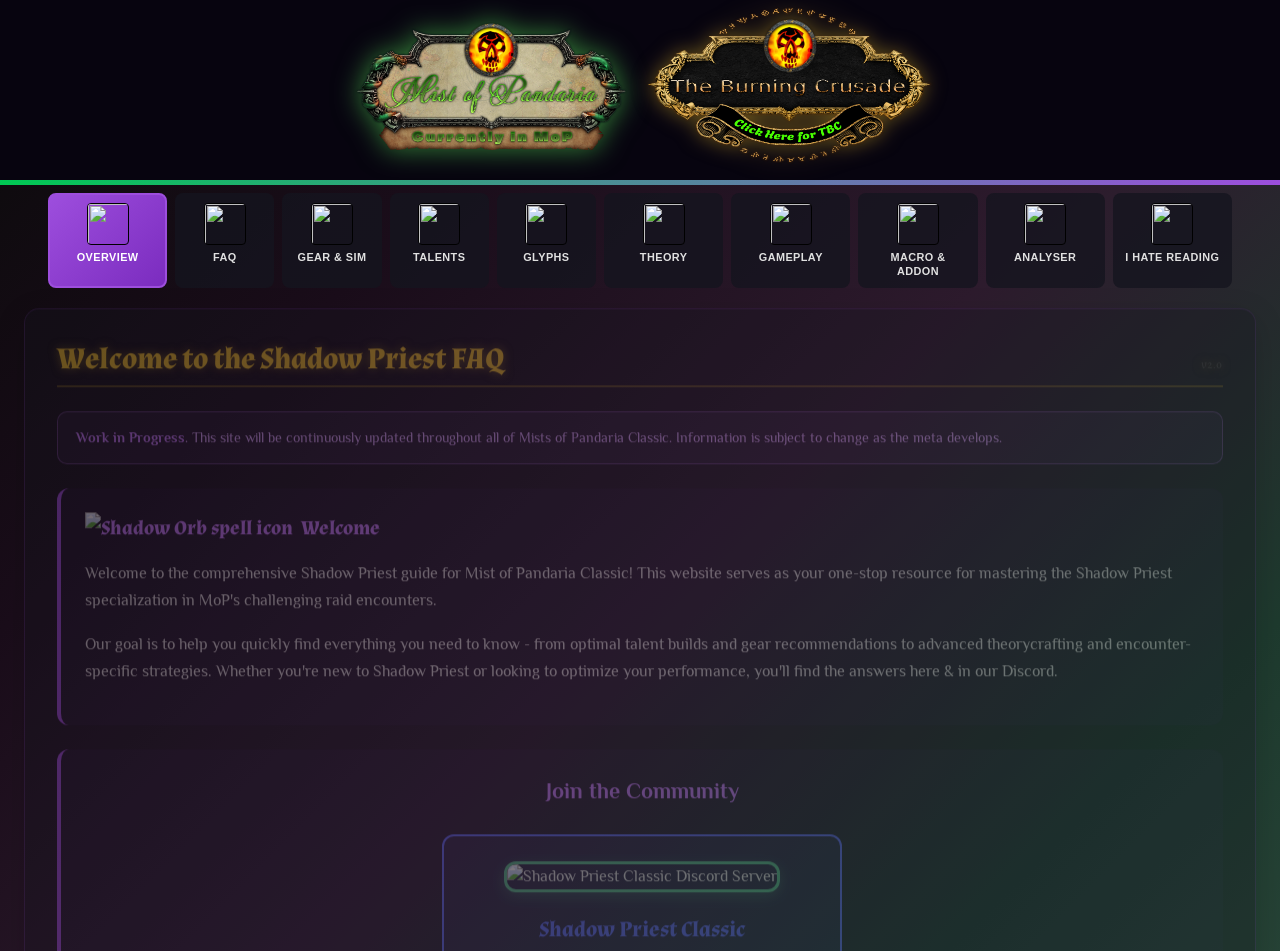
==== commit 9014d626: "Merge 676a0f5d2216ac78a3e5ba6036dff5d2322d1a8c into be6c68897cd4d67d0499e83aca07f8dafcc1cb05" ====
--- a/index.html
+++ b/index.html
@@ -1,2923 +1,2914 @@
-<!DOCTYPE html>
-<html lang="en">
-<head>
-    <meta charset="UTF-8">
-    <meta name="viewport" content="width=device-width, initial-scale=1.0">
-    <title>SP FAQ MoP</title>
-    <meta name="description" content="Comprehensive FAQ guide for Shadow Priests in World of Warcraft: Mist of Pandaria expansion">
-    <link rel="icon" type="image/png" href="https://wow.zamimg.com/images/wow/icons/large/spell_shadow_shadowwordpain.jpg">
-    <link href="https://fonts.googleapis.com/css2?family=Kings&family=My+Soul&family=Almendra:ital,wght@0,400;0,700;1,400;1,700&family=Philosopher:ital,wght@0,400;0,700;1,400;1,700&family=Roboto:wght@500;700&display=swap" rel="stylesheet">
-    <link rel="stylesheet" href="assets/css/main.css">
-</head>
-<body>
-    <!-- Header Component -->
-    <header class="header-container">
-        <img src="assets/images/logo.png" alt="Shadow Priest" class="title-logo">
-    </header>
-
-    <div class="container">
-        <!-- Tab Navigation -->
-        <nav class="tab-navigation">
-    <button class="tab-button active" data-tab="overview">
-        <img src="https://wow.zamimg.com/images/wow/icons/medium/spell_priest_shadoworbs.jpg" alt="" class="tab-icon">
-        <span>Overview</span>
-    </button>
-    <button class="tab-button" data-tab="faq">
-        <img src="https://wow.zamimg.com/images/wow/icons/medium/inv_misc_book_09.jpg" alt="" class="tab-icon">
-        <span>FAQ</span>
-    </button>
-    <button class="tab-button" data-tab="bis">
-        <img src="https://wow.zamimg.com/images/wow/icons/large/inv_staff_medivh.jpg" alt="" class="tab-icon">
-        <span>Gear &amp; Sim</span>
-    </button>
-    <button class="tab-button" data-tab="talents">
-        <img src="https://wow.zamimg.com/images/wow/icons/large/classicon_priest.jpg" alt="" class="tab-icon">
-        <span>Talents</span>
-    </button>
-    <button class="tab-button" data-tab="glyphs">
-        <img src="https://wow.zamimg.com/images/wow/icons/large/inv_glyph_majorpriest.jpg" alt="" class="tab-icon">
-        <span>Glyphs</span>
-    </button>
-    <button class="tab-button" data-tab="theorycraft">
-        <img src="https://wow.zamimg.com/images/wow/icons/large/achievement_faction_lorewalkers.jpg" alt="" class="tab-icon">
-        <span>Theory</span>
-    </button>
-    <button class="tab-button" data-tab="gameplay">
-        <img src="https://wow.zamimg.com/images/wow/icons/large/spell_shadow_siphonmana.jpg" alt="" class="tab-icon">
-        <span>Gameplay</span>
-    </button>
-    <button class="tab-button" data-tab="macroaddon">
-        <img src="https://wow.zamimg.com/images/wow/icons/large/trade_archaeology_draenei_tome.jpg" alt="" class="tab-icon">
-        <span>Macro &amp; Addon</span>
-    </button>
-    <button class="tab-button" data-tab="analyser">
-        <img src="https://wow.zamimg.com/images/wow/icons/large/inv_professions_inscription_scribesmagnifyingglass_gold.jpg" alt="" class="tab-icon">
-        <span>Analyser</span>
-    </button>
-    <button class="tab-button" data-tab="videos">
-        <img src="https://wow.zamimg.com/images/wow/icons/large/inv_misc_-selfiecamera_01.jpg" alt="" class="tab-icon">
-        <span>I hate reading</span>
-    </button>
-        </nav>
-
-        <!-- Tab Contents -->
-        
-<!-- Overview Tab -->
-<div id="overview" class="tab-content active">
-    <div class="card">
-        <h2 class="card-title">Welcome to the Shadow Priest FAQ</h2>
-        
-        <div style="background: rgba(199, 125, 255, 0.08); border: 1px solid rgba(199, 125, 255, 0.35); border-radius: 10px; padding: 14px 18px; margin-bottom: 20px; color: #d9a8ff; font-size: 0.9rem; line-height: 1.6;">
-            <strong style="color: #c77dff;">Work in Progress</strong> — This site will be continuously updated throughout all of Mists of Pandaria Classic. Information is subject to change as the meta develops.
-        </div>
-
-        <div class="subsection no-collapse">
-            <div class="subsection-title">
-                <img src="https://wow.zamimg.com/images/wow/icons/medium/spell_priest_shadoworbs.jpg" alt="Shadow Orb spell icon">
-                Welcome
-            </div>
-            <p>Welcome to the comprehensive Shadow Priest guide for Mist of Pandaria Classic! This website serves as your one-stop resource for mastering the Shadow Priest specialization in MoP's challenging raid encounters.</p>
-            <p>Our goal is to help you quickly find everything you need to know - from optimal talent builds and gear recommendations to advanced theorycrafting and encounter-specific strategies. Whether you're new to Shadow Priest or looking to optimize your performance, you'll find the answers here & in our Discord.</p>
-        </div>
-        
-        <div class="subsection">
-            <div style="text-align: center; font-size: 1.4rem; color: #c77dff; margin-bottom: 15px; font-weight: 600;">Join the Community</div>
-            <div style="text-align: center; margin: 25px 0;">
-                <div style="background: rgba(88, 101, 242, 0.1); border: 2px solid #5865f2; border-radius: 12px; padding: 25px; max-width: 400px; margin: 0 auto;">
-                    <img src="https://i.ibb.co/JWcwcjwq/Spell-Shadow-Shadow-Word-Pain.png" alt="Shadow Priest Classic Discord Server" style="width: 128px; height: 128px; border-radius: 12px; border: 3px solid #52b788; margin-bottom: 15px; box-shadow: 0 4px 15px rgba(82, 183, 136, 0.3);">
-                    <h3 style="color: #5865f2; margin: 10px 0; font-size: 1.4rem;">Shadow Priest Classic</h3>
-                    <p style="color: #a8dadc; margin: 10px 0; font-size: 0.95rem;" id="member-counter">
-    Counting Shadow Orbs..<br>Est. Oct 2021
-</p>
-
-<script>
-// Uses Discord's public Widget JSON API — no auth required, CORS allowed.
-// Requires the Widget to be enabled in your Discord server:
-//   Server Settings → Widget → Enable Server Widget
-const DISCORD_SERVER_ID = '893677259905437717';
-
-async function updateDiscordCounter() {
-    const el = document.getElementById('member-counter');
-    try {
-        const res = await fetch(`https://discord.com/api/guilds/${DISCORD_SERVER_ID}/widget.json`);
-        if (!res.ok) throw new Error('Widget not available');
-        const data = await res.json();
-        const online = data.presence_count ?? 0;
-        el.innerHTML = `${online.toLocaleString()} Orbs Online<br>Est. Oct 2021`;
-    } catch {
-        // Widget disabled or network issue — show static fallback, no fake numbers
-        el.innerHTML = `Shadow Priests United<br>Est. Oct 2021`;
-    }
-}
-
-window.addEventListener('load', function() {
-    setTimeout(updateDiscordCounter, 1500);
-});
-</script>
-                    
-                    <a href="https://discord.gg/RZuPyMkxCg" target="_blank" style="display: inline-block; background: #5865f2; color: white; padding: 12px 30px; border-radius: 8px; text-decoration: none; font-weight: 600; font-size: 1rem; transition: background 0.3s ease;">
-                        Join Discord Server
-                    </a>
-                </div>
-            </div>
-            <p style="text-align: center; font-size: 0.9rem; color: #a8dadc; font-style: italic;">Connect with other Shadow Priest players and stay updated on the latest theory, BiS lists, raid guides & more.</p>
-        </div>
-    </div>
-</div>
-
-        <!-- FAQ Tab -->
-        <div id="faq" class="tab-content">
-            <div class="card">
-                <h2 class="card-title">Frequently Asked Questions</h2>
-
-                <!-- Races -->
-                <div class="subsection">
-                    <div class="subsection-title">
-                        <img src="https://wow.zamimg.com/images/wow/icons/medium/achievement_character_undead_male.jpg" alt="Race" style="width: 32px; height: 32px;">
-                        Races
-                    </div>
-                    <p style="margin-bottom: 15px; color: var(--text-secondary);">Race choice has a minor impact on throughput. The differences are small enough that you should feel free to play whatever race you enjoy.</p>
-                    <p style="margin-bottom: 15px; color: var(--text-secondary);">Note: When playing Pandaren, if you die mid fight, the racial is lost. For Worgen & Goblin, the movement speed can be comfortable for a few fights where feathers are easily stolen or not as fast.</p>
-                    <div style="display: grid; grid-template-columns: 1fr 1fr; gap: 16px; margin-top: 10px;">
-                        <!-- Alliance -->
-                        <div style="background: rgba(0, 112, 221, 0.08); border: 1px solid rgba(0, 112, 221, 0.35); border-radius: 10px; padding: 18px;">
-                            <div style="color: #4da6ff; font-weight: 600; font-size: 1.1rem; margin-bottom: 12px;">Alliance</div>
-                            <div style="display: flex; align-items: center; gap: 10px; margin-bottom: 8px;">
-                                <img src="https://wow.zamimg.com/images/wow/icons/medium/achievement_character_pandaren_female.jpg" alt="Pandaren" style="width: 28px; height: 28px; border-radius: 4px;">
-                                <div>
-                                    <span style="color: var(--primary-green); font-weight: 600;">Pandaren</span>
-                                    <span style="color: #aaa; font-size: 0.85rem; margin-left: 8px;">Best</span>
-                                </div>
-                            </div>
-                            <div style="display: flex; align-items: center; gap: 10px;">
-                                <img src="https://wow.zamimg.com/images/wow/icons/large/race_worgen_male.jpg" alt="Worgen" style="width: 28px; height: 28px; border-radius: 4px;">
-                                <div>
-                                    <span style="color: var(--primary-green); font-weight: 600;">Worgen</span>
-                                    <span style="color: #aaa; font-size: 0.85rem; margin-left: 8px;">Best</span>
-                                </div>
-                            </div>
-                        </div>
-                        <!-- Horde -->
-                        <div style="background: rgba(180, 30, 30, 0.08); border: 1px solid rgba(180, 30, 30, 0.35); border-radius: 10px; padding: 18px;">
-                            <div style="color: #ff6b6b; font-weight: 600; font-size: 1.1rem; margin-bottom: 12px;">Horde</div>
-                            <div style="display: flex; align-items: center; gap: 10px; margin-bottom: 8px;">
-                                <img src="https://wow.zamimg.com/images/wow/icons/medium/achievement_character_troll_male.jpg" alt="Troll" style="width: 28px; height: 28px; border-radius: 4px;">
-                                <div>
-                                    <span style="color: var(--primary-green); font-weight: 600;">Troll</span>
-                                    <span style="color: #aaa; font-size: 0.85rem; margin-left: 8px;">Best</span>
-                                </div>
-                            </div>
-                            <div style="display: flex; align-items: center; gap: 10px; margin-bottom: 8px;">
-                                <img src="https://wow.zamimg.com/images/wow/icons/large/race_goblin_female.jpg" alt="Goblin" style="width: 28px; height: 28px; border-radius: 4px;">
-                                <div>
-                                    <span style="color: #ffa500; font-weight: 600;">Goblin</span>
-                                    <span style="color: #aaa; font-size: 0.85rem; margin-left: 8px;">Second (tied)</span>
-                                </div>
-                            </div>
-                            <div style="display: flex; align-items: center; gap: 10px;">
-                                <img src="https://wow.zamimg.com/images/wow/icons/medium/achievement_character_pandaren_female.jpg" alt="Pandaren" style="width: 28px; height: 28px; border-radius: 4px;">
-                                <div>
-                                    <span style="color: #ffa500; font-weight: 600;">Pandaren</span>
-                                    <span style="color: #aaa; font-size: 0.85rem; margin-left: 8px;">Second (tied)</span>
-                                </div>
-                            </div>
-                        </div>
-                    </div>
-                </div>
-
-                <!-- Professions -->
-                <div class="subsection">
-                    <div class="subsection-title">
-                        <img src="https://wow.zamimg.com/images/wow/icons/medium/trade_engineering.jpg" alt="Professions" style="width: 32px; height: 32px;">
-                        Professions
-                    </div>
-
-                    <!-- Engineering -->
-                    <div class="talent-tooltip recommended" style="margin-bottom: 10px;">
-                        <div style="display: flex; align-items: center; gap: 15px;">
-                            <img src="https://wow.zamimg.com/images/wow/icons/medium/trade_engineering.jpg" alt="Engineering" style="width: 40px; height: 40px;">
-                            <div>
-                                <div style="color: var(--primary-green); font-weight: 600; font-size: 1.1rem;">Engineering</div>
-                                <div style="color: var(--primary-green); font-size: 0.9rem; font-weight: 600;">Best Choice</div>
-                            </div>
-                        </div>
-                        <p style="color: var(--text-secondary); margin-top: 10px; font-size: 0.95rem;">Our preferred choice due to the gloves on-use (Synapse Springs) and Nitro Boosts for extra movement.</p>
-                    </div>
-
-                    <!-- Tailoring -->
-                    <div style="padding: 15px; background: rgba(255, 165, 0, 0.1); border-radius: 12px; border: 2px solid #ffa500;">
-                        <div style="display: flex; align-items: center; gap: 15px;">
-                            <img src="https://wow.zamimg.com/images/wow/icons/medium/trade_tailoring.jpg" alt="Tailoring" style="width: 40px; height: 40px;">
-                            <div>
-                                <div style="color: #ffa500; font-weight: 600; font-size: 1.1rem;">Tailoring</div>
-                                <div style="color: #ffa500; font-size: 0.9rem;">Second Best</div>
-                            </div>
-                        </div>
-                        <p style="color: var(--text-secondary); margin-top: 10px; font-size: 0.95rem;">The second best option. The other crafting professions are all relatively close to each other behind Tailoring.</p>
-                    </div>
-                </div>
-
-                <!-- Key Changes -->
-                <div class="subsection">
-                    <div class="subsection-title">
-                        <img src="https://wow.zamimg.com/images/wow/icons/medium/spell_priest_shadoworbs.jpg" alt="Shadow Orb" style="width: 32px; height: 32px;">
-                        <a href="https://www.wowhead.com/mop-classic/spell=77487/shadow-orb" target="_blank" style="color: #c77dff; text-decoration: none;">Shadow Orbs System</a>
-                    </div>
-                    <ul style="color: var(--text-secondary); line-height: 1.9; padding-left: 20px; margin: 0;">
-                        <li>Shadow Orbs now passively regenerate outside of combat — one orb every 6 seconds (up to a max of 3) as long as you are in <strong style="color: #c77dff;">Shadowform</strong> and outside PvP instances (BGs/Arenas).</li>
-                        <li>Shadow Orbs are <strong style="color: #c77dff;">guaranteed</strong> to proc from <strong style="color: #c77dff;">Mind Blast</strong> and <strong style="color: #c77dff;">Shadow Word: Death</strong>.</li>
-                        <li>Shadow Orbs are consumed by <strong style="color: #c77dff;">Devouring Plague</strong>, increasing its damage based on the number of orbs spent. You must have orbs available to cast Devouring Plague.</li>
-                    </ul>
-                </div>
-
-                <div class="subsection">
-                    <div class="subsection-title">
-                        <img src="https://wow.zamimg.com/images/wow/icons/medium/ability_priest_halo_shadow.jpg" alt="Notable Ability Changes" style="width: 32px; height: 32px;">
-                        Notable Ability Changes
-                    </div>
-
-                    <div style="margin-bottom: 14px;">
-                        <div style="color: #e0aaff; font-weight: 600; margin-bottom: 6px;">Abilities Usable in Shadowform</div>
-                        <p style="color: var(--text-secondary); line-height: 1.7; margin: 0;"><strong style="color: #c77dff;">Renew</strong>, <strong style="color: #c77dff;">Prayer of Mending</strong>, and <strong style="color: #c77dff;">Leap of Faith</strong> can now be cast while in Shadowform without dropping out of it.</p>
-                    </div>
-
-                    <div style="margin-bottom: 14px;">
-                        <div style="color: #e0aaff; font-weight: 600; margin-bottom: 6px;">Vampiric Embrace</div>
-                        <p style="color: var(--text-secondary); line-height: 1.7; margin: 0;">Vampiric Embrace is no longer a passive constant buff. It is now a more powerful burst healing cooldown that you activate on demand.</p>
-                    </div>
-
-                    <div>
-                        <div style="color: #e0aaff; font-weight: 600; margin-bottom: 6px;">
-                            <a href="https://www.wowhead.com/mop-classic/spell=108968/void-shift" target="_blank" style="color: #e0aaff; text-decoration: none;">Void Shift</a>
-                        </div>
-                        <p style="color: var(--text-secondary); line-height: 1.7; margin: 0;">A new ability that swaps your current health percentage with another player's. Use it to save yourself when you drop low, or to save a raid member who is about to die.</p>
-                    </div>
-                </div>
-
-                <div class="subsection">
-                    <div class="subsection-title">
-                        <img src="https://wow.zamimg.com/images/wow/icons/large/achievement_bg_xkills_avgraveyard.jpg" alt="Removed Abilities" style="width: 32px; height: 32px;">
-                        Removed Abilities
-                    </div>
-                    <p style="color: var(--text-secondary); margin-bottom: 12px; font-size: 0.95rem;">The following abilities from Cataclysm have been removed in MoP:</p>
-                    <ul style="color: var(--text-secondary); line-height: 1.9; padding-left: 20px; margin: 0;">
-                        <li><strong style="color: #ff9999;">Dark Archangel</strong> — Removed</li>
-                        <li><strong style="color: #ff9999;">Empowered Shadow</strong> — Removed</li>
-                        <li><strong style="color: #ff9999;">Mind Soothe</strong> — Removed</li>
-                    </ul>
-                    <p style="color: var(--text-secondary); margin-top: 12px; font-size: 0.9rem; font-style: italic;">For talent changes, see the <a href="https://www.wowhead.com/mop-classic/guide/classes/priest/shadow/dps-best-talents-builds-glyphs-pve" target="_blank" style="color: #c77dff; text-decoration: none;">Talent Comparison guide</a>.</p>
-                </div>
-            </div>
-        </div>
-
-        <!-- Gear Tab -->
-        <div id="bis" class="tab-content">
-            <div class="card">
-                <h2 class="card-title">Gear & Sim</h2>
-                
-                <div class="subsection no-collapse">
-                    <div class="subsection-title">
-                        <img src="assets/images/wowsims-icon.png" alt="Best in Slot" style="width: 32px; height: 32px; border-radius: 6px;">
-                        Best in Slot
-                    </div>
-                    <div style="display: flex; flex-direction: column; gap: 12px; margin-top: 10px;">
-                        <a href="https://www.wowsims.com/mop/priest/shadow/?i=g#eJyrYJKayS7AKvWbkUtQ4MIKViW2qzdYXl9j0VjOaMHExSFwYDmrRimQJShweQWrxDFVJWa4JI/AhMOsEnPUNJYxghVcAio4rKTENvs6CxABhfgF+oAK9ikpMTJAdAgKnAequQgWKLFg8likxiUicHQ5qxLnn2sgS4HaNDpBCkUE2layStxUVWKDSEBEBQTWL2eVOKukxAxSWAJ2X/9hVjCLU2Ap0KVdIGVsAu0rWcH0zBUgWljgHFDbLaDLZu1jBeksBTt+A1DwkhJYi9YOJgkmrg2MDEMMCDUMuJOtbjNxMeCHQqOhSy4AAE9QTnU=" target="_blank"
-                           style="display: flex; align-items: center; gap: 14px; padding: 16px 20px; background: rgba(82,183,136,0.08); border: 2px solid rgba(82,183,136,0.35); border-radius: 10px; text-decoration: none; transition: background 0.2s ease;">
-                            <img src="assets/images/wowsims-icon.png" style="width: 36px; height: 36px; border-radius: 6px; flex-shrink: 0;">
-                            <div>
-                                <div style="color: var(--primary-green); font-weight: 600; font-size: 1.05rem;">Phase 2 BiS</div>
-                                <div style="color: var(--text-secondary); font-size: 0.85rem; margin-top: 2px;">WowSims — Heart of Fear / Terrace of Endless Spring</div>
-                            </div>
-                        </a>
-                        <a href="https://www.wowsims.com/mop/priest/shadow/?i=g#[base64]/JVV4pYS3FflXPwCy4BCl5RgntLawSTBxLWBkWGIAaGGAXey1W0mLgb8UGg0dMkFAAImblw=" target="_blank"
-                           style="display: flex; align-items: center; gap: 14px; padding: 16px 20px; background: rgba(82,183,136,0.08); border: 2px solid rgba(82,183,136,0.35); border-radius: 10px; text-decoration: none; transition: background 0.2s ease;">
-                            <img src="assets/images/wowsims-icon.png" style="width: 36px; height: 36px; border-radius: 6px; flex-shrink: 0;">
-                            <div>
-                                <div style="color: var(--primary-green); font-weight: 600; font-size: 1.05rem;">Phase 3 BiS</div>
-                                <div style="color: var(--text-secondary); font-size: 0.85rem; margin-top: 2px;">WowSims — Throne of Thunder</div>
-                            </div>
-                        </a>
-                    </div>
-                </div>
-
-                <div class="subsection">
-                    <div class="subsection-title">
-                        <img src="https://wow.zamimg.com/images/wow/icons/medium/inv_jewelry_trinket_01.jpg" alt="Trinket" style="width: 32px; height: 32px;">
-                        Trinket Priorities
-                    </div>
-
-                    <style>
-                        .tc-notice { background: rgba(244,196,48,0.08); border: 1px solid rgba(244,196,48,0.35); border-radius: 8px; padding: 11px 15px; margin-bottom: 10px; color: #f4c430; font-size: 0.88rem; }
-                        .tc-sim-info { display: flex; flex-wrap: wrap; gap: 3px 0; margin-bottom: 18px; margin-top: 6px; }
-                        .tc-sim-info span { font-size: 0.75rem; color: #666; }
-                        .tc-sim-info span + span::before { content: "·"; margin: 0 6px; color: #444; }
-                        .tc-legend { display: flex; flex-wrap: wrap; gap: 10px 18px; margin-bottom: 20px; }
-                        .tc-legend-item { display: flex; align-items: center; gap: 6px; font-size: 0.82rem; color: #bbb; }
-                        .tc-legend-dot { width: 12px; height: 12px; border-radius: 3px; flex-shrink: 0; }
-                        .tc-row { display: flex; align-items: center; gap: 14px; margin-bottom: 8px; padding-bottom: 8px; border-bottom: 1px solid rgba(255,255,255,0.06); }
-                        .tc-row:last-child { border-bottom: none; margin-bottom: 0; }
-                        .tc-rank { min-width: 24px; text-align: center; font-size: 0.78rem; font-weight: 700; color: #555; flex-shrink: 0; }
-                        .tc-label { min-width: 220px; max-width: 220px; }
-                        .tc-label a { color: #c77dff; text-decoration: none; font-size: 0.88rem; font-weight: 500; line-height: 1.4; }
-                        .tc-label a:hover { text-decoration: underline; }
-                        .tc-label-tags { display: flex; align-items: center; gap: 5px; margin-top: 3px; }
-                        .tc-phase-tag { display: inline-block; font-size: 0.7rem; color: #888; background: rgba(255,255,255,0.07); border-radius: 4px; padding: 1px 5px; }
-                        /* Bar */
-                        .tc-bar-wrap { flex: 1; display: flex; align-items: center; position: relative; }
-                        .tc-bar-track { flex: 1; background: rgba(255,255,255,0.05); border-radius: 4px; height: 22px; position: relative; overflow: hidden; cursor: default; }
-                        .tc-bar-fill { position: absolute; left: 0; top: 0; height: 100%; border-radius: 4px; transition: width 0.5s ease; display: flex; align-items: center; justify-content: flex-end; overflow: hidden; }
-                        .tc-bar-val { font-family: 'Roboto', sans-serif; font-size: 0.67rem; font-weight: 700; color: rgba(0,0,0,0.85); padding-right: 5px; white-space: nowrap; text-shadow: 0 0 4px rgba(255,255,255,0.7); }
-                        .tc-trinket-icon { width: 28px; height: 28px; border-radius: 4px; flex-shrink: 0; object-fit: cover; }
-                        /* Tooltip */
-                        .tc-bar-track:hover .tc-tooltip { display: block; }
-                        .tc-tooltip {
-                            display: none;
-                            position: absolute;
-                            bottom: calc(100% + 8px);
-                            left: 50%;
-                            transform: translateX(-50%);
-                            background: rgba(14,16,26,0.97);
-                            border: 1px solid rgba(255,255,255,0.12);
-                            border-radius: 7px;
-                            padding: 10px 14px;
-                            z-index: 200;
-                            white-space: nowrap;
-                            pointer-events: none;
-                            box-shadow: 0 4px 20px rgba(0,0,0,0.6);
-                        }
-                        .tc-tooltip-name { color: #e8e8e8; font-weight: 600; font-size: 0.84rem; margin-bottom: 7px; padding-bottom: 6px; border-bottom: 1px solid rgba(255,255,255,0.1); }
-                        .tc-tooltip-row { font-size: 0.8rem; display: flex; justify-content: space-between; gap: 18px; margin-top: 3px; }
-                        .tc-tooltip-lbl { color: #999; }
-                        .tc-tooltip-val { font-weight: 600; }
-                        @media (max-width: 640px) {
-                            .tc-row { flex-wrap: wrap; gap: 6px; }
-                            .tc-label { min-width: unset; max-width: unset; flex: 1; }
-                            .tc-bar-wrap { width: 100%; flex: unset; }
-                        }
-                        /* Custom icon dropdown */
-                        .tc-custom-select { position: relative; display: inline-block; }
-                        .tc-custom-trigger { display: flex; align-items: center; gap: 8px; background: #1a1c2a; color: #e0e0e0; border: 1px solid rgba(255,255,255,0.15); border-radius: 6px; padding: 5px 9px; font-size: 0.85rem; cursor: pointer; user-select: none; min-width: 240px; }
-                        .tc-custom-trigger-arrow { margin-left: auto; font-size: 0.68rem; color: #888; transition: transform 0.2s; flex-shrink: 0; }
-                        .tc-custom-select.tc-open .tc-custom-trigger { border-color: rgba(199,125,255,0.5); }
-                        .tc-custom-select.tc-open .tc-custom-trigger-arrow { transform: rotate(180deg); }
-                        .tc-custom-panel { display: none; position: absolute; top: calc(100% + 4px); left: 0; min-width: 100%; background: #13151f; border: 1px solid rgba(255,255,255,0.15); border-radius: 6px; z-index: 400; box-shadow: 0 8px 28px rgba(0,0,0,0.7); overflow: hidden; }
-                        .tc-custom-select.tc-open .tc-custom-panel { display: block; }
-                        .tc-custom-group-label { font-size: 0.7rem; color: #555; font-weight: 700; padding: 8px 12px 3px; text-transform: uppercase; letter-spacing: 0.06em; }
-                        .tc-custom-opt { display: flex; align-items: center; gap: 9px; padding: 7px 12px; cursor: pointer; transition: background 0.12s; }
-                        .tc-custom-opt:hover { background: rgba(255,255,255,0.07); }
-                        .tc-custom-opt.tc-selected { background: rgba(199,125,255,0.1); }
-                        .tc-custom-opt img { width: 24px; height: 24px; border-radius: 3px; flex-shrink: 0; }
-                        .tc-custom-opt span { font-size: 0.85rem; color: #e0e0e0; }
-                    </style>
-
-                    <div class="tc-notice">⚠ Placeholder data — DPS values will be updated once sims are complete. Do not use these numbers for gearing decisions yet.</div>
-                    <div class="tc-sim-info">
-                        <span>Single Target</span>
-                        <span>300+60s</span>
-                        <span>34.91% ToF uptime</span>
-                        <span>12,500 iterations</span>
-                        <span>seed: <code title="Click to select" style="font-family:monospace;background:rgba(255,255,255,0.07);border-radius:3px;padding:1px 5px;cursor:text;user-select:all;">3999487141</code></span>
-                    </div>
-                    <!-- ─── Slot 1 selector ──────────────────────────────────────────── -->
-                    <div style="display:flex;align-items:center;gap:8px;margin-bottom:16px;flex-wrap:wrap;">
-                        <span style="font-size:0.82rem;color:#888;font-weight:600;white-space:nowrap;">Slot 1:</span>
-                        <input type="hidden" id="tcSlot1Name">
-                        <div class="tc-custom-select" id="tcSlot1Picker">
-                            <div class="tc-custom-trigger" onclick="window.toggleSlot1Dropdown(event)">
-                                <img id="tcSlot1TriggerIcon" src="" style="width:22px;height:22px;border-radius:3px;display:none;" alt="">
-                                <span id="tcSlot1TriggerLabel" style="flex:1;"></span>
-                                <span class="tc-custom-trigger-arrow">▼</span>
-                            </div>
-                            <div class="tc-custom-panel" id="tcSlot1Panel"></div>
-                        </div>
-                        <select id="tcSlot1Ilvl" onchange="window.renderComboChart()" style="background:#1a1c2a;color:#e0e0e0;border:1px solid rgba(255,255,255,0.15);border-radius:6px;padding:5px 9px;font-size:0.85rem;cursor:pointer;"></select>
-                    </div>
-                    <div id="tcComboChart"></div>
-                    <p id="tcComboEmpty" style="display:none;color:#666;font-size:0.85rem;font-style:italic;margin:0 0 12px;">No sim data yet for this selection — fill in the <code>COMBOS</code> array as you complete runs.</p>
-                    <div class="tc-legend" id="tcLegend" style="margin-top:12px;"></div>
-
-                    <!-- SoO toggle -->
-                    <button id="sooToggleBtn" onclick="window.toggleSooTrinkets()"
-                        style="display:flex;align-items:center;gap:10px;width:100%;margin-top:18px;padding:14px 20px;background:rgba(220,50,50,0.08);border:2px dashed rgba(220,50,50,0.5);border-radius:10px;color:#ff6b6b;font-size:0.95rem;font-weight:600;cursor:pointer;transition:background 0.2s ease;text-align:left;">
-                        <span style="font-size:1.2rem;">⚠</span>
-                        Show Siege of Orgrimmar trinkets (values not yet tested — subject to significant change)
-                        <span id="sooArrow" style="margin-left:auto;font-size:1rem;transition:transform 0.3s ease;">▼</span>
-                    </button>
-
-                    <div id="sooSection" style="display:none;margin-top:2px;">
-                        <div style="background:rgba(220,50,50,0.1);border:2px solid rgba(220,50,50,0.6);border-top:none;border-radius:0 0 10px 10px;padding:16px 20px;margin-bottom:14px;">
-                            <div style="font-size:1.05rem;font-weight:700;color:#ff4d4d;margin-bottom:8px;">🚨 These trinkets have not been tested yet</div>
-                            <p style="color:#ffaaaa;font-size:0.9rem;margin:0;line-height:1.6;">Siege of Orgrimmar is not available in the current phase. The values shown below are <strong>simulated projections only</strong> and are very likely to change once the raid is released and properly tested. Do not make gearing decisions based on these numbers.</p>
-                        </div>
-                        <div id="tcChartSoo"></div>
-                    </div>
-
-                    <script>
-                    (function () {
-                        // ── UPDATE VALUES HERE WHEN SIMS ARE DONE ─────────────────────────
-                        // dps values are placeholder — replace with real sim output
-                        // url: wowhead item link for each trinket
-                        const TRINKETS = [
-                            // Phase 4 — Siege of Orgrimmar (T16)
-                            { name: "Purified Bindings of Immerseus", phase: "SoO", icon: "https://wow.zamimg.com/images/wow/icons/large/inv_misc_questionmark.jpg", url: "https://www.wowhead.com/mop-classic/item=105472", values: { "528": 14200, "540": 15100, "553": 16300, "566": 17800 } },
-                            { name: "Kardris' Toxic Totem",           phase: "SoO", icon: "https://wow.zamimg.com/images/wow/icons/large/inv_misc_questionmark.jpg", url: "https://www.wowhead.com/mop-classic/item=104870", values: { "528": 13800, "540": 14900, "553": 16000, "566": 17400 } },
-                            { name: "Black Blood of Y'Shaarj",        phase: "SoO", icon: "https://wow.zamimg.com/images/wow/icons/large/inv_misc_questionmark.jpg", url: "https://www.wowhead.com/mop-classic/item=104913", values: { "528": 13000, "540": 14000, "553": 15200, "566": 16600 } },
-                            { name: "Frenzied Crystal of Rage",       phase: "SoO", icon: "https://wow.zamimg.com/images/wow/icons/large/inv_misc_questionmark.jpg", url: "https://www.wowhead.com/mop-classic/item=104974", values: { "528": 12800, "540": 13700, "553": 14900, "566": 16200 } },
-                            // Phase 3 — Throne of Thunder (T15)
-                            { name: "Unerring Vision of Lei Shen",       phase: "ToT", icon: "https://wow.zamimg.com/images/wow/icons/large/ability_hunter_focusedaim.jpg",         url: "https://www.wowhead.com/mop-classic/item=96977",  values: { "502": 12500, "528": 14500, "541": 15800 } },
-                            { name: "Wushoolay's Final Choice",          phase: "ToT", icon: "https://wow.zamimg.com/images/wow/icons/large/spell_nature_chainlightning.jpg",       url: "https://www.wowhead.com/mop-classic/item=96940",  values: { "502": 12200, "528": 14000, "541": 15200 } },
-                            { name: "Cha-Ye's Essence of Brilliance",   phase: "ToT", icon: "https://wow.zamimg.com/images/wow/icons/large/spell_holy_mindsooth.jpg",              url: "https://www.wowhead.com/mop-classic/item=96888/cha-yes-essence-of-brilliance",  values: { "502": 11700, "528": 13400, "541": 14700 } },
-                            { name: "Breath of the Hydra",               phase: "ToT", icon: "https://wow.zamimg.com/images/wow/icons/large/spell_shadow_mindflay.jpg",            url: "https://www.wowhead.com/mop-classic/item=86388",  values: { "502": 11500, "528": 13000, "541": 14200 } },
-                            // Phase 1 — MSV / HoF / ToES
-                            { name: "Essence of Terror",                 phase: "P1",  icon: "https://wow.zamimg.com/images/wow/icons/large/inv_misc_pvp_trinket.jpg",              url: "https://www.wowhead.com/mop-classic/item=87175/essence-of-terror",               values: { "491": 10800, "504": 11600, "517": 12400 } },
-                            { name: "Light of the Cosmos",               phase: "P1",  icon: "https://wow.zamimg.com/images/wow/icons/large/inv_offhand_ulduarraid_d_03.jpg",      url: "https://www.wowhead.com/mop-classic/item=86792/light-of-the-cosmos",              values: { "484": 10600, "497": 11400, "510": 12200 } },
-                            // Auction House
-                            { name: "Relic of Yu'lon",                   phase: "AH",  icon: "https://wow.zamimg.com/images/wow/icons/large/inv_inscription_trinket_tiger.jpg",    url: "https://www.wowhead.com/mop-classic/item=98075/relic-of-yulon",                  values: { "484": 10400 } },
-                        ];
-                        // ─────────────────────────────────────────────────────────────────
-
-                        // Explicit colour map keyed by item level.
-                        // Grouped by tier so each raid has its own hue family.
-                        const colorMap = {
-                            // Phase 1 — MSV / HoF / ToES (gold) — upgraded ilvls
-                            // HoF:  484 (LFR+upg), 497 (N+upg), 510 (H+upg)
-                            // ToES: 491 (LFR+upg), 504 (N+upg), 517 (H+upg)
-                            "484": "#a06818", "491": "#b07828", "497": "#c08c36",
-                            "504": "#d09e44", "510": "#e0b050", "517": "#f4c430",
-                            // T15 — Throne of Thunder (blue) — 502 LFR, 528 normal+upg, 541 heroic+upg
-                            "502": "#2d6db0", "528": "#4090d4", "541": "#60b4f0",
-                            // T16 — Siege of Orgrimmar (red → orange)
-                            "540": "#cc3535", "553": "#e84848", "566": "#f07030",
-                        };
-                        const maxDps = Math.max(...TRINKETS.flatMap(t => Object.values(t.values)));
-
-                        function renderRows(list, targetId) {
-                            // Sort by best (highest ilvl) value, descending
-                            const sorted = [...list].sort((a, b) =>
-                                Math.max(...Object.values(b.values)) - Math.max(...Object.values(a.values))
-                            );
-                            document.getElementById(targetId).innerHTML = sorted.map((t, i) => {
-                                const entries = Object.entries(t.values); // low → high (data order)
-
-                                // Render fills widest-first so narrower ones sit on top,
-                                // creating distinct colour bands for each ilvl increment.
-                                const fillsHtml = [...entries]
-                                    .sort((a, b) => b[1] - a[1])
-                                    .map(([lbl, dps]) => {
-                                        const pct = (dps / maxDps * 100).toFixed(1);
-                                        return `<div class="tc-bar-fill" style="width:${pct}%;background:${colorMap[lbl]};"><span class="tc-bar-val">${dps.toLocaleString()}</span></div>`;
-                                    }).join("");
-
-                                // Tooltip rows — show low → high
-                                const tipRows = entries.map(([lbl, dps]) =>
-                                    `<div class="tc-tooltip-row">
-                                        <span class="tc-tooltip-lbl">${lbl}</span>
-                                        <span class="tc-tooltip-val" style="color:${colorMap[lbl]}">${dps.toLocaleString()}</span>
-                                    </div>`
-                                ).join("");
-
-                                return `
-                                <div class="tc-row">
-                                    <div class="tc-rank">#${i + 1}</div>
-                                    <div class="tc-label" style="display:flex;align-items:center;gap:8px;">
-                                        <img src="${t.icon}" class="tc-trinket-icon" alt="">
-                                        <a href="${t.url}" target="_blank">${t.name}</a>
-                                    </div>
-                                    <div class="tc-bar-wrap">
-                                        <div class="tc-bar-track">
-                                            ${fillsHtml}
-                                            <div class="tc-tooltip">
-                                                <div class="tc-tooltip-name">${t.name}</div>
-                                                ${tipRows}
-                                            </div>
-                                        </div>
-                                    </div>
-                                </div>`;
-                            }).join("");
-                        }
-
-                        const baseTrinkets = TRINKETS.filter(t => t.phase !== "SoO");
-                        const sooTrinkets  = TRINKETS.filter(t => t.phase === "SoO");
-
-                        renderRows(sooTrinkets, "tcChartSoo");
-
-                        // Toggle SoO section
-                        window.toggleSooTrinkets = function () {
-                            const section = document.getElementById("sooSection");
-                            const arrow   = document.getElementById("sooArrow");
-                            const btn     = document.getElementById("sooToggleBtn");
-                            const open    = section.style.display !== "none";
-                            section.style.display = open ? "none" : "block";
-                            arrow.style.transform = open ? "rotate(0deg)" : "rotate(180deg)";
-                            btn.style.background  = open ? "rgba(220,50,50,0.08)" : "rgba(220,50,50,0.15)";
-                        };
-
-                        // ── TRINKET COMBO DATA ────────────────────────────────────────────────────
-                        // Each entry = one trinket pair at specific item levels.
-                        // dps = combined sim DPS of wearing both simultaneously.
-                        // The a/b slots are symmetric — the UI handles both directions.
-                        // Replace dps: 0 with your sim value once that run is done.
-                        const COMBOS = [
-                            // Unerring Vision of Lei Shen × Wushoolay's Final Choice
-                            { a: "Unerring Vision of Lei Shen", aIlvl: "541", b: "Wushoolay's Final Choice", bIlvl: "541", dps: 254799 },
-                            { a: "Unerring Vision of Lei Shen", aIlvl: "541", b: "Wushoolay's Final Choice", bIlvl: "528", dps: 251361 },
-                            { a: "Unerring Vision of Lei Shen", aIlvl: "541", b: "Wushoolay's Final Choice", bIlvl: "502", dps: 246534 },
-                            { a: "Unerring Vision of Lei Shen", aIlvl: "528", b: "Wushoolay's Final Choice", bIlvl: "541", dps: 0 },
-                            { a: "Unerring Vision of Lei Shen", aIlvl: "528", b: "Wushoolay's Final Choice", bIlvl: "528", dps: 0 },
-                            { a: "Unerring Vision of Lei Shen", aIlvl: "528", b: "Wushoolay's Final Choice", bIlvl: "502", dps: 0 },
-                            { a: "Unerring Vision of Lei Shen", aIlvl: "502", b: "Wushoolay's Final Choice", bIlvl: "541", dps: 0 },
-                            { a: "Unerring Vision of Lei Shen", aIlvl: "502", b: "Wushoolay's Final Choice", bIlvl: "528", dps: 0 },
-                            { a: "Unerring Vision of Lei Shen", aIlvl: "502", b: "Wushoolay's Final Choice", bIlvl: "502", dps: 0 },
-                            // Unerring Vision of Lei Shen × Breath of the Hydra
-                            { a: "Unerring Vision of Lei Shen", aIlvl: "541", b: "Breath of the Hydra", bIlvl: "541", dps: 253004 },
-                            { a: "Unerring Vision of Lei Shen", aIlvl: "541", b: "Breath of the Hydra", bIlvl: "528", dps: 250070 },
-                            { a: "Unerring Vision of Lei Shen", aIlvl: "541", b: "Breath of the Hydra", bIlvl: "502", dps: 245956 },
-                            { a: "Unerring Vision of Lei Shen", aIlvl: "528", b: "Breath of the Hydra", bIlvl: "541", dps: 0 },
-                            { a: "Unerring Vision of Lei Shen", aIlvl: "528", b: "Breath of the Hydra", bIlvl: "528", dps: 0 },
-                            { a: "Unerring Vision of Lei Shen", aIlvl: "528", b: "Breath of the Hydra", bIlvl: "502", dps: 0 },
-                            { a: "Unerring Vision of Lei Shen", aIlvl: "502", b: "Breath of the Hydra", bIlvl: "541", dps: 0 },
-                            { a: "Unerring Vision of Lei Shen", aIlvl: "502", b: "Breath of the Hydra", bIlvl: "528", dps: 0 },
-                            { a: "Unerring Vision of Lei Shen", aIlvl: "502", b: "Breath of the Hydra", bIlvl: "502", dps: 0 },
-                            // Wushoolay's Final Choice × Breath of the Hydra
-                            { a: "Wushoolay's Final Choice", aIlvl: "541", b: "Breath of the Hydra", bIlvl: "541", dps: 0 },
-                            { a: "Wushoolay's Final Choice", aIlvl: "541", b: "Breath of the Hydra", bIlvl: "528", dps: 0 },
-                            { a: "Wushoolay's Final Choice", aIlvl: "541", b: "Breath of the Hydra", bIlvl: "502", dps: 0 },
-                            { a: "Wushoolay's Final Choice", aIlvl: "528", b: "Breath of the Hydra", bIlvl: "541", dps: 0 },
-                            { a: "Wushoolay's Final Choice", aIlvl: "528", b: "Breath of the Hydra", bIlvl: "528", dps: 0 },
-                            { a: "Wushoolay's Final Choice", aIlvl: "528", b: "Breath of the Hydra", bIlvl: "502", dps: 0 },
-                            { a: "Wushoolay's Final Choice", aIlvl: "502", b: "Breath of the Hydra", bIlvl: "541", dps: 0 },
-                            { a: "Wushoolay's Final Choice", aIlvl: "502", b: "Breath of the Hydra", bIlvl: "528", dps: 0 },
-                            { a: "Wushoolay's Final Choice", aIlvl: "502", b: "Breath of the Hydra", bIlvl: "502", dps: 0 },
-                            // Unerring Vision of Lei Shen × Cha-Ye's Essence of Brilliance
-                            { a: "Unerring Vision of Lei Shen", aIlvl: "541", b: "Cha-Ye's Essence of Brilliance", bIlvl: "541", dps: 252665 },
-                            { a: "Unerring Vision of Lei Shen", aIlvl: "541", b: "Cha-Ye's Essence of Brilliance", bIlvl: "528", dps: 249834 },
-                            { a: "Unerring Vision of Lei Shen", aIlvl: "541", b: "Cha-Ye's Essence of Brilliance", bIlvl: "502", dps: 245176 },
-                            { a: "Unerring Vision of Lei Shen", aIlvl: "528", b: "Cha-Ye's Essence of Brilliance", bIlvl: "541", dps: 0 },
-                            { a: "Unerring Vision of Lei Shen", aIlvl: "528", b: "Cha-Ye's Essence of Brilliance", bIlvl: "528", dps: 0 },
-                            { a: "Unerring Vision of Lei Shen", aIlvl: "528", b: "Cha-Ye's Essence of Brilliance", bIlvl: "502", dps: 0 },
-                            { a: "Unerring Vision of Lei Shen", aIlvl: "502", b: "Cha-Ye's Essence of Brilliance", bIlvl: "541", dps: 0 },
-                            { a: "Unerring Vision of Lei Shen", aIlvl: "502", b: "Cha-Ye's Essence of Brilliance", bIlvl: "528", dps: 0 },
-                            { a: "Unerring Vision of Lei Shen", aIlvl: "502", b: "Cha-Ye's Essence of Brilliance", bIlvl: "502", dps: 0 },
-                            // Wushoolay's Final Choice × Cha-Ye's Essence of Brilliance
-                            { a: "Wushoolay's Final Choice", aIlvl: "541", b: "Cha-Ye's Essence of Brilliance", bIlvl: "541", dps: 0 },
-                            { a: "Wushoolay's Final Choice", aIlvl: "541", b: "Cha-Ye's Essence of Brilliance", bIlvl: "528", dps: 0 },
-                            { a: "Wushoolay's Final Choice", aIlvl: "541", b: "Cha-Ye's Essence of Brilliance", bIlvl: "502", dps: 0 },
-                            { a: "Wushoolay's Final Choice", aIlvl: "528", b: "Cha-Ye's Essence of Brilliance", bIlvl: "541", dps: 0 },
-                            { a: "Wushoolay's Final Choice", aIlvl: "528", b: "Cha-Ye's Essence of Brilliance", bIlvl: "528", dps: 0 },
-                            { a: "Wushoolay's Final Choice", aIlvl: "528", b: "Cha-Ye's Essence of Brilliance", bIlvl: "502", dps: 0 },
-                            { a: "Wushoolay's Final Choice", aIlvl: "502", b: "Cha-Ye's Essence of Brilliance", bIlvl: "541", dps: 0 },
-                            { a: "Wushoolay's Final Choice", aIlvl: "502", b: "Cha-Ye's Essence of Brilliance", bIlvl: "528", dps: 0 },
-                            { a: "Wushoolay's Final Choice", aIlvl: "502", b: "Cha-Ye's Essence of Brilliance", bIlvl: "502", dps: 0 },
-                            // Cha-Ye's Essence of Brilliance × Breath of the Hydra
-                            { a: "Cha-Ye's Essence of Brilliance", aIlvl: "541", b: "Breath of the Hydra", bIlvl: "541", dps: 0 },
-                            { a: "Cha-Ye's Essence of Brilliance", aIlvl: "541", b: "Breath of the Hydra", bIlvl: "528", dps: 0 },
-                            { a: "Cha-Ye's Essence of Brilliance", aIlvl: "541", b: "Breath of the Hydra", bIlvl: "502", dps: 0 },
-                            { a: "Cha-Ye's Essence of Brilliance", aIlvl: "528", b: "Breath of the Hydra", bIlvl: "541", dps: 0 },
-                            { a: "Cha-Ye's Essence of Brilliance", aIlvl: "528", b: "Breath of the Hydra", bIlvl: "528", dps: 0 },
-                            { a: "Cha-Ye's Essence of Brilliance", aIlvl: "528", b: "Breath of the Hydra", bIlvl: "502", dps: 0 },
-                            { a: "Cha-Ye's Essence of Brilliance", aIlvl: "502", b: "Breath of the Hydra", bIlvl: "541", dps: 0 },
-                            { a: "Cha-Ye's Essence of Brilliance", aIlvl: "502", b: "Breath of the Hydra", bIlvl: "528", dps: 0 },
-                            { a: "Cha-Ye's Essence of Brilliance", aIlvl: "502", b: "Breath of the Hydra", bIlvl: "502", dps: 0 },
-                            // Unerring Vision of Lei Shen × Essence of Terror
-                            { a: "Unerring Vision of Lei Shen", aIlvl: "541", b: "Essence of Terror", bIlvl: "517", dps: 243318 },
-                            { a: "Unerring Vision of Lei Shen", aIlvl: "541", b: "Essence of Terror", bIlvl: "504", dps: 240807 },
-                            { a: "Unerring Vision of Lei Shen", aIlvl: "541", b: "Essence of Terror", bIlvl: "491", dps: 238990 },
-                            { a: "Unerring Vision of Lei Shen", aIlvl: "528", b: "Essence of Terror", bIlvl: "517", dps: 0 },
-                            { a: "Unerring Vision of Lei Shen", aIlvl: "528", b: "Essence of Terror", bIlvl: "504", dps: 0 },
-                            { a: "Unerring Vision of Lei Shen", aIlvl: "528", b: "Essence of Terror", bIlvl: "491", dps: 0 },
-                            { a: "Unerring Vision of Lei Shen", aIlvl: "502", b: "Essence of Terror", bIlvl: "517", dps: 0 },
-                            { a: "Unerring Vision of Lei Shen", aIlvl: "502", b: "Essence of Terror", bIlvl: "504", dps: 0 },
-                            { a: "Unerring Vision of Lei Shen", aIlvl: "502", b: "Essence of Terror", bIlvl: "491", dps: 0 },
-                            // Wushoolay's Final Choice × Essence of Terror
-                            { a: "Wushoolay's Final Choice", aIlvl: "541", b: "Essence of Terror", bIlvl: "517", dps: 0 },
-                            { a: "Wushoolay's Final Choice", aIlvl: "541", b: "Essence of Terror", bIlvl: "504", dps: 0 },
-                            { a: "Wushoolay's Final Choice", aIlvl: "541", b: "Essence of Terror", bIlvl: "491", dps: 0 },
-                            { a: "Wushoolay's Final Choice", aIlvl: "528", b: "Essence of Terror", bIlvl: "517", dps: 0 },
-                            { a: "Wushoolay's Final Choice", aIlvl: "528", b: "Essence of Terror", bIlvl: "504", dps: 0 },
-                            { a: "Wushoolay's Final Choice", aIlvl: "528", b: "Essence of Terror", bIlvl: "491", dps: 0 },
-                            { a: "Wushoolay's Final Choice", aIlvl: "502", b: "Essence of Terror", bIlvl: "517", dps: 0 },
-                            { a: "Wushoolay's Final Choice", aIlvl: "502", b: "Essence of Terror", bIlvl: "504", dps: 0 },
-                            { a: "Wushoolay's Final Choice", aIlvl: "502", b: "Essence of Terror", bIlvl: "491", dps: 0 },
-                            // Cha-Ye's Essence of Brilliance × Essence of Terror
-                            { a: "Cha-Ye's Essence of Brilliance", aIlvl: "541", b: "Essence of Terror", bIlvl: "517", dps: 0 },
-                            { a: "Cha-Ye's Essence of Brilliance", aIlvl: "541", b: "Essence of Terror", bIlvl: "504", dps: 0 },
-                            { a: "Cha-Ye's Essence of Brilliance", aIlvl: "541", b: "Essence of Terror", bIlvl: "491", dps: 0 },
-                            { a: "Cha-Ye's Essence of Brilliance", aIlvl: "528", b: "Essence of Terror", bIlvl: "517", dps: 0 },
-                            { a: "Cha-Ye's Essence of Brilliance", aIlvl: "528", b: "Essence of Terror", bIlvl: "504", dps: 0 },
-                            { a: "Cha-Ye's Essence of Brilliance", aIlvl: "528", b: "Essence of Terror", bIlvl: "491", dps: 0 },
-                            { a: "Cha-Ye's Essence of Brilliance", aIlvl: "502", b: "Essence of Terror", bIlvl: "517", dps: 0 },
-                            { a: "Cha-Ye's Essence of Brilliance", aIlvl: "502", b: "Essence of Terror", bIlvl: "504", dps: 0 },
-                            { a: "Cha-Ye's Essence of Brilliance", aIlvl: "502", b: "Essence of Terror", bIlvl: "491", dps: 0 },
-                            // Breath of the Hydra × Essence of Terror
-                            { a: "Breath of the Hydra", aIlvl: "541", b: "Essence of Terror", bIlvl: "517", dps: 0 },
-                            { a: "Breath of the Hydra", aIlvl: "541", b: "Essence of Terror", bIlvl: "504", dps: 0 },
-                            { a: "Breath of the Hydra", aIlvl: "541", b: "Essence of Terror", bIlvl: "491", dps: 0 },
-                            { a: "Breath of the Hydra", aIlvl: "528", b: "Essence of Terror", bIlvl: "517", dps: 0 },
-                            { a: "Breath of the Hydra", aIlvl: "528", b: "Essence of Terror", bIlvl: "504", dps: 0 },
-                            { a: "Breath of the Hydra", aIlvl: "528", b: "Essence of Terror", bIlvl: "491", dps: 0 },
-                            { a: "Breath of the Hydra", aIlvl: "502", b: "Essence of Terror", bIlvl: "517", dps: 0 },
-                            { a: "Breath of the Hydra", aIlvl: "502", b: "Essence of Terror", bIlvl: "504", dps: 0 },
-                            { a: "Breath of the Hydra", aIlvl: "502", b: "Essence of Terror", bIlvl: "491", dps: 0 },
-                            // Unerring Vision of Lei Shen × Light of the Cosmos
-                            { a: "Unerring Vision of Lei Shen", aIlvl: "541", b: "Light of the Cosmos", bIlvl: "510", dps: 245407 },
-                            { a: "Unerring Vision of Lei Shen", aIlvl: "541", b: "Light of the Cosmos", bIlvl: "497", dps: 243962 },
-                            { a: "Unerring Vision of Lei Shen", aIlvl: "541", b: "Light of the Cosmos", bIlvl: "484", dps: 241341 },
-                            { a: "Unerring Vision of Lei Shen", aIlvl: "528", b: "Light of the Cosmos", bIlvl: "510", dps: 0 },
-                            { a: "Unerring Vision of Lei Shen", aIlvl: "528", b: "Light of the Cosmos", bIlvl: "497", dps: 0 },
-                            { a: "Unerring Vision of Lei Shen", aIlvl: "528", b: "Light of the Cosmos", bIlvl: "484", dps: 0 },
-                            { a: "Unerring Vision of Lei Shen", aIlvl: "502", b: "Light of the Cosmos", bIlvl: "510", dps: 0 },
-                            { a: "Unerring Vision of Lei Shen", aIlvl: "502", b: "Light of the Cosmos", bIlvl: "497", dps: 0 },
-                            { a: "Unerring Vision of Lei Shen", aIlvl: "502", b: "Light of the Cosmos", bIlvl: "484", dps: 0 },
-                            // Wushoolay's Final Choice × Light of the Cosmos
-                            { a: "Wushoolay's Final Choice", aIlvl: "541", b: "Light of the Cosmos", bIlvl: "510", dps: 0 },
-                            { a: "Wushoolay's Final Choice", aIlvl: "541", b: "Light of the Cosmos", bIlvl: "497", dps: 0 },
-                            { a: "Wushoolay's Final Choice", aIlvl: "541", b: "Light of the Cosmos", bIlvl: "484", dps: 0 },
-                            { a: "Wushoolay's Final Choice", aIlvl: "528", b: "Light of the Cosmos", bIlvl: "510", dps: 0 },
-                            { a: "Wushoolay's Final Choice", aIlvl: "528", b: "Light of the Cosmos", bIlvl: "497", dps: 0 },
-                            { a: "Wushoolay's Final Choice", aIlvl: "528", b: "Light of the Cosmos", bIlvl: "484", dps: 0 },
-                            { a: "Wushoolay's Final Choice", aIlvl: "502", b: "Light of the Cosmos", bIlvl: "510", dps: 0 },
-                            { a: "Wushoolay's Final Choice", aIlvl: "502", b: "Light of the Cosmos", bIlvl: "497", dps: 0 },
-                            { a: "Wushoolay's Final Choice", aIlvl: "502", b: "Light of the Cosmos", bIlvl: "484", dps: 0 },
-                            // Cha-Ye's Essence of Brilliance × Light of the Cosmos
-                            { a: "Cha-Ye's Essence of Brilliance", aIlvl: "541", b: "Light of the Cosmos", bIlvl: "510", dps: 0 },
-                            { a: "Cha-Ye's Essence of Brilliance", aIlvl: "541", b: "Light of the Cosmos", bIlvl: "497", dps: 0 },
-                            { a: "Cha-Ye's Essence of Brilliance", aIlvl: "541", b: "Light of the Cosmos", bIlvl: "484", dps: 0 },
-                            { a: "Cha-Ye's Essence of Brilliance", aIlvl: "528", b: "Light of the Cosmos", bIlvl: "510", dps: 0 },
-                            { a: "Cha-Ye's Essence of Brilliance", aIlvl: "528", b: "Light of the Cosmos", bIlvl: "497", dps: 0 },
-                            { a: "Cha-Ye's Essence of Brilliance", aIlvl: "528", b: "Light of the Cosmos", bIlvl: "484", dps: 0 },
-                            { a: "Cha-Ye's Essence of Brilliance", aIlvl: "502", b: "Light of the Cosmos", bIlvl: "510", dps: 0 },
-                            { a: "Cha-Ye's Essence of Brilliance", aIlvl: "502", b: "Light of the Cosmos", bIlvl: "497", dps: 0 },
-                            { a: "Cha-Ye's Essence of Brilliance", aIlvl: "502", b: "Light of the Cosmos", bIlvl: "484", dps: 0 },
-                            // Breath of the Hydra × Light of the Cosmos
-                            { a: "Breath of the Hydra", aIlvl: "541", b: "Light of the Cosmos", bIlvl: "510", dps: 0 },
-                            { a: "Breath of the Hydra", aIlvl: "541", b: "Light of the Cosmos", bIlvl: "497", dps: 0 },
-                            { a: "Breath of the Hydra", aIlvl: "541", b: "Light of the Cosmos", bIlvl: "484", dps: 0 },
-                            { a: "Breath of the Hydra", aIlvl: "528", b: "Light of the Cosmos", bIlvl: "510", dps: 0 },
-                            { a: "Breath of the Hydra", aIlvl: "528", b: "Light of the Cosmos", bIlvl: "497", dps: 0 },
-                            { a: "Breath of the Hydra", aIlvl: "528", b: "Light of the Cosmos", bIlvl: "484", dps: 0 },
-                            { a: "Breath of the Hydra", aIlvl: "502", b: "Light of the Cosmos", bIlvl: "510", dps: 0 },
-                            { a: "Breath of the Hydra", aIlvl: "502", b: "Light of the Cosmos", bIlvl: "497", dps: 0 },
-                            { a: "Breath of the Hydra", aIlvl: "502", b: "Light of the Cosmos", bIlvl: "484", dps: 0 },
-                            // Essence of Terror × Light of the Cosmos
-                            { a: "Essence of Terror", aIlvl: "517", b: "Light of the Cosmos", bIlvl: "510", dps: 0 },
-                            { a: "Essence of Terror", aIlvl: "517", b: "Light of the Cosmos", bIlvl: "497", dps: 0 },
-                            { a: "Essence of Terror", aIlvl: "517", b: "Light of the Cosmos", bIlvl: "484", dps: 0 },
-                            { a: "Essence of Terror", aIlvl: "504", b: "Light of the Cosmos", bIlvl: "510", dps: 0 },
-                            { a: "Essence of Terror", aIlvl: "504", b: "Light of the Cosmos", bIlvl: "497", dps: 0 },
-                            { a: "Essence of Terror", aIlvl: "504", b: "Light of the Cosmos", bIlvl: "484", dps: 0 },
-                            { a: "Essence of Terror", aIlvl: "491", b: "Light of the Cosmos", bIlvl: "510", dps: 0 },
-                            { a: "Essence of Terror", aIlvl: "491", b: "Light of the Cosmos", bIlvl: "497", dps: 0 },
-                            { a: "Essence of Terror", aIlvl: "491", b: "Light of the Cosmos", bIlvl: "484", dps: 0 },
-                            // Unerring Vision of Lei Shen × Relic of Yu'lon
-                            { a: "Unerring Vision of Lei Shen", aIlvl: "541", b: "Relic of Yu'lon", bIlvl: "484", dps: 241318 },
-                            { a: "Unerring Vision of Lei Shen", aIlvl: "528", b: "Relic of Yu'lon", bIlvl: "484", dps: 0 },
-                            { a: "Unerring Vision of Lei Shen", aIlvl: "502", b: "Relic of Yu'lon", bIlvl: "484", dps: 0 },
-                            // Wushoolay's Final Choice × Relic of Yu'lon
-                            { a: "Wushoolay's Final Choice", aIlvl: "541", b: "Relic of Yu'lon", bIlvl: "484", dps: 0 },
-                            { a: "Wushoolay's Final Choice", aIlvl: "528", b: "Relic of Yu'lon", bIlvl: "484", dps: 0 },
-                            { a: "Wushoolay's Final Choice", aIlvl: "502", b: "Relic of Yu'lon", bIlvl: "484", dps: 0 },
-                            // Cha-Ye's Essence of Brilliance × Relic of Yu'lon
-                            { a: "Cha-Ye's Essence of Brilliance", aIlvl: "541", b: "Relic of Yu'lon", bIlvl: "484", dps: 0 },
-                            { a: "Cha-Ye's Essence of Brilliance", aIlvl: "528", b: "Relic of Yu'lon", bIlvl: "484", dps: 0 },
-                            { a: "Cha-Ye's Essence of Brilliance", aIlvl: "502", b: "Relic of Yu'lon", bIlvl: "484", dps: 0 },
-                            // Breath of the Hydra × Relic of Yu'lon
-                            { a: "Breath of the Hydra", aIlvl: "541", b: "Relic of Yu'lon", bIlvl: "484", dps: 0 },
-                            { a: "Breath of the Hydra", aIlvl: "528", b: "Relic of Yu'lon", bIlvl: "484", dps: 0 },
-                            { a: "Breath of the Hydra", aIlvl: "502", b: "Relic of Yu'lon", bIlvl: "484", dps: 0 },
-                            // Essence of Terror × Relic of Yu'lon
-                            { a: "Essence of Terror", aIlvl: "517", b: "Relic of Yu'lon", bIlvl: "484", dps: 0 },
-                            { a: "Essence of Terror", aIlvl: "504", b: "Relic of Yu'lon", bIlvl: "484", dps: 0 },
-                            { a: "Essence of Terror", aIlvl: "491", b: "Relic of Yu'lon", bIlvl: "484", dps: 0 },
-                            // Light of the Cosmos × Relic of Yu'lon
-                            { a: "Light of the Cosmos", aIlvl: "510", b: "Relic of Yu'lon", bIlvl: "484", dps: 0 },
-                            { a: "Light of the Cosmos", aIlvl: "497", b: "Relic of Yu'lon", bIlvl: "484", dps: 0 },
-                            { a: "Light of the Cosmos", aIlvl: "484", b: "Relic of Yu'lon", bIlvl: "484", dps: 0 },
-                        ];
-                        // ─────────────────────────────────────────────────────────────────────────
-
-
-                        window.toggleSlot1Dropdown = function (e) {
-                            e.stopPropagation();
-                            document.getElementById("tcSlot1Picker").classList.toggle("tc-open");
-                        };
-
-                        window.selectSlot1Trinket = function (name, icon) {
-                            document.getElementById("tcSlot1Name").value = name;
-                            document.getElementById("tcSlot1TriggerIcon").src = icon;
-                            document.getElementById("tcSlot1TriggerIcon").style.display = "";
-                            document.getElementById("tcSlot1TriggerLabel").textContent = name;
-                            document.getElementById("tcSlot1Picker").classList.remove("tc-open");
-                            document.querySelectorAll(".tc-custom-opt").forEach(el =>
-                                el.classList.toggle("tc-selected", el.dataset.name === name)
-                            );
-                            window.updateSlot1Ilvls();
-                        };
-
-                        window.updateSlot1Ilvls = function () {
-                            const lockedName = document.getElementById("tcSlot1Name").value;
-                            const trinket    = TRINKETS.find(t => t.name === lockedName);
-                            const ilvlSel    = document.getElementById("tcSlot1Ilvl");
-                            ilvlSel.innerHTML = "";
-                            if (!trinket) return;
-                            Object.keys(trinket.values).sort((a, b) => b - a).forEach((ilvl, i) => {
-                                const opt = document.createElement("option");
-                                opt.value = ilvl;
-                                opt.textContent = ilvl;
-                                opt.style.color = colorMap[ilvl] || "";
-                                if (i === 0) opt.selected = true;
-                                ilvlSel.appendChild(opt);
-                            });
-                            ilvlSel.style.color = colorMap[ilvlSel.value] || "";
-                            window.renderComboChart();
-                        };
-
-                        window.renderComboChart = function () {
-                            const lockedName = document.getElementById("tcSlot1Name").value;
-                            const lockedIlvl = document.getElementById("tcSlot1Ilvl").value;
-                            document.getElementById("tcSlot1Ilvl").style.color = colorMap[lockedIlvl] || "";
-
-                            // Group all matching combos by partner trinket name,
-                            // collecting every ilvl variant so we can draw stacked bars.
-                            const partnerMap = {};
-                            COMBOS.forEach(c => {
-                                let partnerName, partnerIlvl, dps;
-                                if (c.a === lockedName && c.aIlvl === lockedIlvl) {
-                                    partnerName = c.b; partnerIlvl = c.bIlvl; dps = c.dps;
-                                } else if (c.b === lockedName && c.bIlvl === lockedIlvl) {
-                                    partnerName = c.a; partnerIlvl = c.aIlvl; dps = c.dps;
-                                } else { return; }
-                                if (!partnerMap[partnerName]) {
-                                    partnerMap[partnerName] = {
-                                        values: {},
-                                        meta: TRINKETS.find(t => t.name === partnerName) || {}
-                                    };
-                                }
-                                if (dps > 0) partnerMap[partnerName].values[partnerIlvl] = dps;
-                            });
-
-                            // Only show partners where at least one ilvl has real sim data
-                            // Sort: Throne of Thunder rows first, then T14/P1, then AH — DPS within each group
-                            const phaseRank = { ToT: 0, P1: 1, AH: 2, SoO: 3 };
-                            const partnerList = Object.entries(partnerMap)
-                                .filter(([, p]) => Object.keys(p.values).length > 0)
-                                .sort(([, a], [, b]) => {
-                                    const pa = phaseRank[a.meta.phase] ?? 9;
-                                    const pb = phaseRank[b.meta.phase] ?? 9;
-                                    if (pa !== pb) return pa - pb;
-                                    return Math.max(...Object.values(b.values)) - Math.max(...Object.values(a.values));
-                                });
-
-                            const hasData = partnerList.length > 0;
-                            document.getElementById("tcComboEmpty").style.display = hasData ? "none" : "block";
-                            if (!hasData) {
-                                document.getElementById("tcComboChart").innerHTML = "";
-                                document.getElementById("tcLegend").innerHTML = "";
-                                return;
-                            }
-
-                            const allDpsValues = partnerList.flatMap(([, p]) => Object.values(p.values));
-                            const maxComboDps  = Math.max(...allDpsValues);
-                            const minComboDps  = Math.min(...allDpsValues);
-                            // Start bars 10% below the lowest value so small differences are visible
-                            const baseline     = Math.floor(minComboDps * 0.95);
-
-                            document.getElementById("tcComboChart").innerHTML = partnerList.map(([name, p], i) => {
-                                const meta    = p.meta;
-                                const entries = Object.entries(p.values);
-
-                                // Widest bar first so narrower ones stack visually on top
-                                const fillsHtml = [...entries]
-                                    .sort((a, b) => b[1] - a[1])
-                                    .map(([ilvl, dps]) => {
-                                        const pct = ((dps - baseline) / (maxComboDps - baseline) * 100).toFixed(1);
-                                        return `<div class="tc-bar-fill" style="width:${pct}%;background:${colorMap[ilvl] || "#888"};"><span class="tc-bar-val">${dps.toLocaleString()}</span></div>`;
-                                    }).join("");
-
-                                const tipRows = [...entries]
-                                    .sort((a, b) => b[1] - a[1])
-                                    .map(([ilvl, dps]) =>
-                                        `<div class="tc-tooltip-row">
-                                            <span class="tc-tooltip-lbl">${ilvl}</span>
-                                            <span class="tc-tooltip-val" style="color:${colorMap[ilvl] || "#888"}">${dps.toLocaleString()}</span>
-                                        </div>`
-                                    ).join("");
-
-                                return `
-                                <div class="tc-row">
-                                    <div class="tc-rank">#${i + 1}</div>
-                                    <div class="tc-label" style="display:flex;align-items:center;gap:8px;">
-                                        <img src="${meta.icon || ''}" class="tc-trinket-icon" alt="">
-                                        <a href="${meta.url || '#'}" target="_blank">${name}</a>
-                                    </div>
-                                    <div class="tc-bar-wrap">
-                                        <div class="tc-bar-track">
-                                            ${fillsHtml}
-                                            <div class="tc-tooltip">
-                                                <div class="tc-tooltip-name">${name}</div>
-                                                ${tipRows}
-                                            </div>
-                                        </div>
-                                    </div>
-                                </div>`;
-                            }).join("");
-
-                            // Legend — P1/AH ilvls first (gold palette), then ToT ilvls (blue) — 502/528/541 after 517
-                            const ilvsPhaseOrder = ["484","491","497","504","510","517","502","528","541","540","553","566"];
-                            const presentIlvls = [...new Set(partnerList.flatMap(([, p]) => Object.keys(p.values)))]
-                                .sort((a, b) => {
-                                    const oa = ilvsPhaseOrder.indexOf(a);
-                                    const ob = ilvsPhaseOrder.indexOf(b);
-                                    return (oa < 0 ? 999 : oa) - (ob < 0 ? 999 : ob);
-                                });
-                            document.getElementById("tcLegend").innerHTML = presentIlvls.map(lbl => `
-                                <div class="tc-legend-item">
-                                    <div class="tc-legend-dot" style="background:${colorMap[lbl]}"></div>
-                                    <span>${lbl}</span>
-                                </div>`).join("");
-                        };
-
-                        // Build Slot 1 custom icon dropdown (runs after all functions are defined)
-                        (function buildSlot1NameSelect() {
-                            const panel = document.getElementById("tcSlot1Panel");
-                            const phaseOrder = ["ToT", "P1", "AH"];
-                            const phaseLabels = { ToT: "Throne of Thunder", P1: "MSV / HoF / ToES", AH: "Auction House" };
-                            let defaultTrinket = null;
-                            phaseOrder.forEach(phase => {
-                                const trinkets = baseTrinkets.filter(t => t.phase === phase);
-                                if (!trinkets.length) return;
-                                const groupLabel = document.createElement("div");
-                                groupLabel.className = "tc-custom-group-label";
-                                groupLabel.textContent = phaseLabels[phase] || phase;
-                                panel.appendChild(groupLabel);
-                                trinkets.forEach(t => {
-                                    if (!defaultTrinket || t.name === "Unerring Vision of Lei Shen") defaultTrinket = t;
-                                    const opt = document.createElement("div");
-                                    opt.className = "tc-custom-opt";
-                                    opt.dataset.name = t.name;
-                                    opt.innerHTML = `<img src="${t.icon}" alt=""><span>${t.name}</span>`;
-                                    opt.addEventListener("click", () => window.selectSlot1Trinket(t.name, t.icon));
-                                    panel.appendChild(opt);
-                                });
-                            });
-                            if (defaultTrinket) window.selectSlot1Trinket(defaultTrinket.name, defaultTrinket.icon);
-                        })();
-
-                        // Close dropdown on outside click
-                        document.addEventListener("click", function () {
-                            document.getElementById("tcSlot1Picker").classList.remove("tc-open");
-                        });
-                    })();
-                    </script>
-                </div>
-
-                <div class="subsection">
-                    <div class="subsection-title">
-                        <img src="https://wow.zamimg.com/images/wow/icons/medium/spell_nature_astralrecal.jpg" alt="Stats" style="width: 32px; height: 32px;">
-                        Stat Weights & Priorities
-                    </div>
-                    <div style="display: flex; flex-direction: column; gap: 10px; margin-top: 10px;">
-
-                        <div style="display: flex; align-items: flex-start; gap: 14px; padding: 14px 16px; background: rgba(82, 183, 136, 0.08); border-radius: 10px; border-left: 4px solid var(--primary-green);">
-                            <div style="background: var(--primary-green); color: #000; font-weight: 700; font-size: 0.95rem; width: 26px; height: 26px; border-radius: 50%; display: flex; align-items: center; justify-content: center; flex-shrink: 0; margin-top: 2px;">1</div>
-                            <div>
-                                <div style="color: var(--primary-green); font-weight: 600; font-size: 1.05rem;">Intellect</div>
-                                <div style="color: var(--text-secondary); font-size: 0.9rem; margin-top: 4px;">Comes naturally on gear — generally just aim for the highest item level available.</div>
-                            </div>
-                        </div>
-
-                        <div style="display: flex; align-items: flex-start; gap: 14px; padding: 14px 16px; background: rgba(82, 183, 136, 0.08); border-radius: 10px; border-left: 4px solid var(--primary-green);">
-                            <div style="background: var(--primary-green); color: #000; font-weight: 700; font-size: 0.95rem; width: 26px; height: 26px; border-radius: 50%; display: flex; align-items: center; justify-content: center; flex-shrink: 0; margin-top: 2px;">2</div>
-                            <div>
-                                <div style="color: var(--primary-green); font-weight: 600; font-size: 1.05rem;">Hit Cap (15%)</div>
-                                <div style="color: var(--text-secondary); font-size: 0.9rem; margin-top: 4px;">Both Hit and Expertise now contribute to the hit cap for casters. Reach 15% before worrying about other secondary stats.</div>
-                            </div>
-                        </div>
-
-                        <div style="display: flex; align-items: flex-start; gap: 14px; padding: 14px 16px; background: rgba(255, 165, 0, 0.08); border-radius: 10px; border-left: 4px solid #ffa500;">
-                            <div style="background: #ffa500; color: #000; font-weight: 700; font-size: 0.95rem; width: 26px; height: 26px; border-radius: 50%; display: flex; align-items: center; justify-content: center; flex-shrink: 0; margin-top: 2px;">3</div>
-                            <div>
-                                <div style="color: #ffa500; font-weight: 600; font-size: 1.05rem;">Haste</div>
-                                <div style="color: var(--text-secondary); font-size: 0.9rem; margin-top: 4px;">Will always have high value, even beyond reaching breakpoints.</div>
-                            </div>
-                        </div>
-
-                        <div style="display: flex; align-items: flex-start; gap: 14px; padding: 14px 16px; background: rgba(170, 170, 170, 0.08); border-radius: 10px; border-left: 4px solid #aaa;">
-                            <div style="background: #aaa; color: #000; font-weight: 700; font-size: 0.95rem; width: 26px; height: 26px; border-radius: 50%; display: flex; align-items: center; justify-content: center; flex-shrink: 0; margin-top: 2px;">4</div>
-                            <div>
-                                <div style="color: #aaa; font-weight: 600; font-size: 1.05rem;">Mastery</div>
-                                <div style="color: var(--text-secondary); font-size: 0.9rem; margin-top: 4px;">With UVLS, this stat is usually going to be your best alternative over critical strike.</div>
-                            </div>
-                        </div>
-
-                        <div style="display: flex; align-items: flex-start; gap: 14px; padding: 14px 16px; background: rgba(170, 170, 170, 0.08); border-radius: 10px; border-left: 4px solid #aaa;">
-                            <div style="background: #aaa; color: #000; font-weight: 700; font-size: 0.95rem; width: 26px; height: 26px; border-radius: 50%; display: flex; align-items: center; justify-content: center; flex-shrink: 0; margin-top: 2px;">5</div>
-                            <div>
-                                <div style="color: #aaa; font-weight: 600; font-size: 1.05rem;">Critical Strike</div>
-                                <div style="color: var(--text-secondary); font-size: 0.9rem; margin-top: 4px;">With UVLS, when active the value drops to 0. Which means over a fight, the overall gain is reduced.</div>
-                            </div>
-                        </div>
-
-                    </div>
-                    <p style="color: var(--text-secondary); font-size: 0.9rem; font-style: italic; margin-top: 14px;">Secondary stat priorities can shift depending on your current gear setup — always sim your character to confirm.</p>
-                </div>
-
-                <div class="subsection">
-                    <div class="subsection-title">
-                        <img src="https://wow.zamimg.com/images/wow/icons/medium/spell_shadow_shadowwordpain.jpg" alt="Wowhead" style="width: 32px; height: 32px;">
-                        Wowhead Overview
-                    </div>
-                    <div style="display: flex; flex-direction: column; gap: 10px; margin-top: 10px;">
-                        <a href="https://www.wowhead.com/mop-classic/guide/classes/priest/shadow/dps-best-gear-bis-pve" target="_blank" style="display: flex; align-items: center; gap: 14px; padding: 14px 18px; background: rgba(168, 218, 220, 0.08); border: 1px solid rgba(168, 218, 220, 0.35); border-radius: 10px; text-decoration: none;">
-                            <img src="https://wow.zamimg.com/images/wow/icons/medium/spell_shadow_shadowwordpain.jpg" alt="Wowhead Guide" style="width: 36px; height: 36px; border-radius: 6px;">
-                            <div>
-                                <div style="color: #a8dadc; font-weight: 600;">Shadow Priest Best Gear & BiS — Wowhead</div>
-                                <div style="color: #aaa; font-size: 0.85rem; margin-top: 2px;">wowhead.com — will be updated throughout MoP as with previous expansions</div>
-                            </div>
-                        </a>
-                    </div>
-                </div>
-
-            </div>
-        </div>
-
-        <!-- Key Changes Tab -->
-        <!-- Talents Tab -->
-        <div id="talents" class="tab-content">
-            <div class="card">
-                <h2 class="card-title">Talent Analysis</h2>
-                
-                <div class="subsection-title">Talent Tier Comparison</div>
-        <div class="talent-tier-selector">
-        <!-- Dropdown Selector -->
-        <div class="tier-dropdown-container">
-                <div class="tier-dropdown" id="tierDropdown">
-                <div class="tier-dropdown-button" onclick="toggleDropdown()">
-                    <div class="dropdown-text">
-                        <div class="dropdown-level-badge">Level 15</div>
-                        <span>Crowd Control</span>
-                    </div>
-                    <div class="dropdown-arrow">▼</div>
-                </div>
-                <div class="tier-dropdown-menu">
-                    <div class="tier-dropdown-option selected" onclick="selectTier('15', 'Crowd Control', this)">
-                        <div class="dropdown-level-badge">Level 15</div>
-                        <span>Crowd Control</span>
-                    </div>
-                    <div class="tier-dropdown-option" onclick="selectTier('30', 'Movement', this)">
-                        <div class="dropdown-level-badge">Level 30</div>
-                        <span>Movement</span>
-                    </div>
-                    <div class="tier-dropdown-option" onclick="selectTier('45', 'Gameplay', this)">
-                        <div class="dropdown-level-badge">Level 45</div>
-                        <span>Gameplay</span>
-                    </div>
-                    <div class="tier-dropdown-option" onclick="selectTier('60', 'Defensive', this)">
-                        <div class="dropdown-level-badge">Level 60</div>
-                        <span>Defensive</span>
-                    </div>
-                    <div class="tier-dropdown-option" onclick="selectTier('75', 'Damage', this)">
-                        <div class="dropdown-level-badge">Level 75</div>
-                        <span>Damage</span>
-                    </div>
-                    <div class="tier-dropdown-option" onclick="selectTier('90', 'Ultimate', this)">
-                        <div class="dropdown-level-badge">Level 90</div>
-                        <span>Ultimate</span>
-                    </div>
-                </div>
-            </div>
-        </div>
-
-        <!-- Tooltip Containers for Each Tier -->
-        
-        <!-- Level 15 Tooltips -->
-        <div class="talent-tooltips-container active" id="tier-15">
-            <div class="tooltips-grid">
-                <!-- Void Tendrils -->
-                <div class="talent-tooltip recommended">
-                    <div class="tooltip-header">
-                        <img src="https://wow.zamimg.com/images/wow/icons/medium/spell_priest_voidtendrils.jpg" alt="Void Tendrils" class="tooltip-icon">
-                        <div class="tooltip-name">Void Tendrils</div>
-                    </div>
-                    <div class="tooltip-description">Instant • 30 sec cooldown</div>
-                    <div class="tooltip-details">Summons Shadowy tendrils out of the ground, rooting up to 5 enemy targets within 8 yards of the caster for 20 sec. Killing the tendril will cancel the effect.</div>
-                </div>
-                
-                <!-- Psyfiend -->
-                <div class="talent-tooltip situational">
-                    <div class="tooltip-header">
-                        <img src="https://wow.zamimg.com/images/wow/icons/medium/spell_priest_psyfiend.jpg" alt="Psyfiend" class="tooltip-icon">
-                        <div class="tooltip-name">Psyfiend</div>
-                    </div>
-                    <div class="tooltip-description">Instant • 25 yards • 45 sec cooldown</div>
-                    <div class="tooltip-details">Summons a Psyfiend that stands in place for 10 sec. The Psyfiend casts a Psychic Terror on a nearby enemy within 20 yards every 2 sec, preferring anything attacking the Priest. Psychic Terror causes enemies to [Glyph of Psychic Scream: tremble in place / flee] for 30 sec. Damage caused may interrupt the effect.</div>
-                </div>
-                
-                <!-- Dominate Mind -->
-                <div class="talent-tooltip avoid">
-                    <div class="tooltip-header">
-                        <img src="https://wow.zamimg.com/images/wow/icons/medium/spell_shadow_shadowworddominate.jpg" alt="Dominate Mind" class="tooltip-icon">
-                        <div class="tooltip-name">Dominate Mind</div>
-                    </div>
-                    <div class="tooltip-description">1.8 sec cast • 30 yards</div>
-                    <div class="tooltip-details">Controls a humanoid mind for 30 sec while channeling. Does not work versus Demons, Mechanical, or Undead.</div>
-                </div>
-            </div>
-        </div>
-
-        <!-- Level 30 Tooltips -->
-        <div class="talent-tooltips-container" id="tier-30">
-            <div class="tooltips-grid">
-                <!-- Body and Soul -->
-                <div class="talent-tooltip avoid">
-                    
-                    <div class="tooltip-header">
-                        <img src="https://wow.zamimg.com/images/wow/icons/medium/spell_holy_spiritualguidence.jpg" alt="Body and Soul" class="tooltip-icon">
-                        <div class="tooltip-name">Body and Soul</div>
-                    </div>
-                    <div class="tooltip-description">Passive</div>
-                    <div class="tooltip-details">When you cast Power Word: Shield or Leap of Faith, you increase the target's movement speed by 60% for 4 sec.</div>
-                </div>
-                
-                <!-- Angelic Feather -->
-                <div class="talent-tooltip recommended">
-                    
-                    <div class="tooltip-header">
-                        <img src="https://wow.zamimg.com/images/wow/icons/medium/ability_priest_angelicfeather.jpg" alt="Angelic Feather" class="tooltip-icon">
-                        <div class="tooltip-name">Angelic Feather</div>
-                    </div>
-                    <div class="tooltip-description">Instant • 40 yards • 10 sec recharge • 3 charges</div>
-                    <div class="tooltip-details">Place a feather at the target location. If allies walk through it, they gain 80% increased movement speed for 6 sec. Only 3 feathers can be placed at one time. Accumulates an additional charge once every 10 sec. Maximum 3 charges.</div>
-                </div>
-                
-                <!-- Phantasm -->
-                <div class="talent-tooltip avoid">
-                    
-                    <div class="tooltip-header">
-                        <img src="https://wow.zamimg.com/images/wow/icons/medium/ability_priest_phantasm.jpg" alt="Phantasm" class="tooltip-icon">
-                        <div class="tooltip-name">Phantasm</div>
-                    </div>
-                    <div class="tooltip-description">Passive</div>
-                    <div class="tooltip-details">When you Fade, you remove all movement impairing effects from yourself, and your movement speed is unhindered for 5 sec.</div>
-                </div>
-            </div>
-        </div>
-
-        <!-- Level 45 Tooltips -->
-        <div class="talent-tooltips-container" id="tier-45">
-            <div class="tooltips-grid">
-                <!-- From Darkness, Comes Light -->
-                <div class="talent-tooltip situational">
-                    
-                    <div class="tooltip-header">
-                        <img src="https://wow.zamimg.com/images/wow/icons/medium/spell_holy_surgeoflight.jpg" alt="From Darkness, Comes Light" class="tooltip-icon">
-                        <div class="tooltip-name">From Darkness, Comes Light</div>
-                    </div>
-                    <div class="tooltip-description">Passive</div>
-                    <div class="tooltip-details">Periodic damage from your Vampiric Touch has a 20% chance to cause your next Mind Spike to not consume your damage-over-time effects, become instant cast, cost no mana, and deal 50% additional damage. Limit 2 charges.</div>
-                </div>
-                
-                <!-- Mindbender -->
-                <div class="talent-tooltip situational">
-                    
-                    <div class="tooltip-header">
-                        <img src="https://wow.zamimg.com/images/wow/icons/medium/spell_shadow_soulleech_3.jpg" alt="Mindbender" class="tooltip-icon">
-                        <div class="tooltip-name">Mindbender</div>
-                    </div>
-                    <div class="tooltip-description">Instant • 40 yards • 60 sec cooldown</div>
-                    <div class="tooltip-details">Creates a Mindbender to attack the target. Caster receives 1.75% mana when the Mindbender attacks. Lasts 15 sec. Replaces Shadowfiend.</div>
-                </div>
-                
-                <!-- Solace and Insanity -->
-                <div class="talent-tooltip recommended">
-                    
-                    <div class="tooltip-header">
-                        <img src="https://wow.zamimg.com/images/wow/icons/medium/ability_priest_flashoflight.jpg" alt="Solace and Insanity" class="tooltip-icon">
-                        <div class="tooltip-name">Solace and Insanity</div>
-                    </div>
-                    <div class="tooltip-description">Passive</div>
-                    <div class="tooltip-details">Casting Mind Flay while your target is affected by your Devouring Plague causes your Mind Flay to deal 33% additional damage per orb consumed by Devouring Plague.</div>
-                </div>
-            </div>
-        </div>
-
-        <!-- Level 60 Tooltips -->
-        <div class="talent-tooltips-container" id="tier-60">
-            <div class="tooltips-grid">
-                <!-- Desperate Prayer -->
-                <div class="talent-tooltip situational">
-                    
-                    <div class="tooltip-header">
-                        <img src="https://wow.zamimg.com/images/wow/icons/medium/spell_holy_testoffaith.jpg" alt="Desperate Prayer" class="tooltip-icon">
-                        <div class="tooltip-name">Desperate Prayer</div>
-                    </div>
-                    <div class="tooltip-description">Instant • 2 min cooldown</div>
-                    <div class="tooltip-details">Instantly heals the caster for 30% of their total health.</div>
-                </div>
-                
-                <!-- Spectral Guise -->
-                <div class="talent-tooltip situational">
-                    
-                    <div class="tooltip-header">
-                        <img src="https://wow.zamimg.com/images/wow/icons/medium/spell_priest_spectralguise.jpg" alt="Spectral Guise" class="tooltip-icon">
-                        <div class="tooltip-name">Spectral Guise</div>
-                    </div>
-                    <div class="tooltip-description">Instant • 30 sec cooldown</div>
-                    <div class="tooltip-details">Your shadow blurs into the darkness, leaving your true form behind. As a shadow you are stealthed, but remain in combat. Lasts 6 sec or until your true form is hit by 3 direct attacks.</div>
-                </div>
-                
-                <!-- Angelic Bulwark -->
-                <div class="talent-tooltip recommended">
-                    
-                    <div class="tooltip-header">
-                        <img src="https://wow.zamimg.com/images/wow/icons/medium/ability_priest_angelicbulwark.jpg" alt="Angelic Bulwark" class="tooltip-icon">
-                        <div class="tooltip-name">Angelic Bulwark</div>
-                    </div>
-                    <div class="tooltip-description">Passive</div>
-                    <div class="tooltip-details">Anytime a damaging attack brings you below 30% health, you gain an absorption shield equal to 20% of your total health lasting for 20 sec. This effect cannot occur more than once every 90 sec.</div>
-                </div>
-            </div>
-        </div>
-
-        <!-- Level 75 Tooltips -->
-        <div class="talent-tooltips-container" id="tier-75">
-            <div class="tooltips-grid">
-                <!-- Twist of Fate -->
-                <div class="talent-tooltip recommended">
-                    
-                    <div class="tooltip-header">
-                        <img src="https://wow.zamimg.com/images/wow/icons/medium/spell_shadow_mindtwisting.jpg" alt="Twist of Fate" class="tooltip-icon">
-                        <div class="tooltip-name">Twist of Fate</div>
-                    </div>
-                    <div class="tooltip-description">Passive</div>
-                    <div class="tooltip-details">After damaging or healing a target below 35% health, you deal 15% increased damage and healing for 10 sec.</div>
-                </div>
-                
-                <!-- Power Infusion -->
-                <div class="talent-tooltip situational">
-                    
-                    <div class="tooltip-header">
-                        <img src="https://wow.zamimg.com/images/wow/icons/medium/spell_holy_powerinfusion.jpg" alt="Power Infusion" class="tooltip-icon">
-                        <div class="tooltip-name">Power Infusion</div>
-                    </div>
-                    <div class="tooltip-description">Instant • 2 min cooldown</div>
-                    <div class="tooltip-details">Infuses the Priest with power, increasing spell haste by 20%, all damage by 5%, and reducing the mana cost of all spells by 20%. Lasts 20 sec.</div>
-                </div>
-                
-                <!-- Divine Insight -->
-                <div class="talent-tooltip situational">
-                    
-                    <div class="tooltip-header">
-                        <img src="https://wow.zamimg.com/images/wow/icons/medium/spell_priest_burningwill.jpg" alt="Divine Insight" class="tooltip-icon">
-                        <div class="tooltip-name">Divine Insight</div>
-                    </div>
-                    <div class="tooltip-description">Passive</div>
-                    <div class="tooltip-details">Periodic damage from your Shadow Word: Pain has a 5% chance to reset the cooldown on Mind Blast and cause your next Mind Blast within 12 sec to be instant cast and cost no mana.</div>
-                </div>
-            </div>
-        </div>
-
-        <!-- Level 90 Tooltips -->
-        <div class="talent-tooltips-container" id="tier-90">
-            <div class="tooltips-grid">
-                <!-- Cascade -->
-                <div class="talent-tooltip situational">
-                    
-                    <div class="tooltip-header">
-                        <img src="https://wow.zamimg.com/images/wow/icons/large/ability_priest_cascade_shadow.jpg" alt="Cascade" class="tooltip-icon">
-                        <div class="tooltip-name">Cascade</div>
-                    </div>
-                     <div class="tooltip-description">Instant • 40 yards • 25 sec cooldown</div>
-                    <div class="tooltip-details">Launches a Holy bolt at the target that grows in power as it travels, which causes 5036.8 to 12592 Holy damage to an enemy, or 5036.8 to 12592 healing to an ally. This effect can bounce from allies to other allies, or from enemies to other enemies. Each time it bounces it will split into 2 bolts, preferring farther away targets, and never hitting the same target twice. Cascade can bounce up to 4 times.</div>
-                </div>
-                
-                <!-- Divine Star -->
-                <div class="talent-tooltip situational">
-                    
-                    <div class="tooltip-header">
-                        <img src="https://wow.zamimg.com/images/wow/icons/large/spell_priest_divinestar_shadow2.jpg" alt="Divine Star" class="tooltip-icon">
-                        <div class="tooltip-name">Divine Star</div>
-                    </div>
-                    <div class="tooltip-description">Instant • 24 yards • 15 sec cooldown</div>
-                    <div class="tooltip-details">Fires a Divine Star in front of you, traveling 24 yds, causing 4717 Spellshadow damage to all enemies and 1 healing to all allies within 4 yds of its path. After reaching its destination it will return to you, also dealing damage and healing to all targets in its path.</div>
-                </div>
-                
-                <!-- Halo -->
-                <div class="talent-tooltip recommended">
-                    
-                    <div class="tooltip-header">
-                        <img src="https://wow.zamimg.com/images/wow/icons/large/ability_priest_halo_shadow.jpg" alt="Halo" class="tooltip-icon">
-                        <div class="tooltip-name">Halo</div>
-                    </div>
-                    <div class="tooltip-description">Instant • 30 yards • 40 sec cooldown</div>
-                    <div class="tooltip-details">Creates a ring of Shadow energy around you that quickly expands and grows in power, up to 30 yds away. Deals up to 0.1 to 1 Shadow damage to enemies, and up to 3369.4 to 42117 healing to allies, with the greatest effect at 28 yds.</div>
-                </div>
-            </div>
-    </div>
-        </div>
-
-
-                <div class="subsection">
-                    <div class="subsection-title">Talent Tree Overview</div>
-                    
-                    <!-- Talent Tiers -->
-                    <div style="background: rgba(10, 10, 15, 0.8); border-radius: 12px; padding: 25px; margin: 20px 0;">
-                        
-                        <!-- Level 15 -->
-                        <div class="talent-tier">
-                            <div class="talent-level">15</div>
-                            <div class="talent-options">
-                                <div class="talent-option recommended">
-                                    <img src="https://wow.zamimg.com/images/wow/icons/medium/spell_priest_voidtendrils.jpg" alt="Void Tendrils">
-                                    <div>
-                                        <div style="color: var(--primary-green); font-weight: 600;">Void Tendrils</div>
-                                        <div style="font-size: 0.8rem; color: #888;">Recommended</div>
-                                    </div>
-                                </div>
-                                <div class="talent-option situational">
-                                    <img src="https://wow.zamimg.com/images/wow/icons/medium/spell_priest_psyfiend.jpg" alt="Psyfiend">
-                                    <div>
-                                        <div style="color: #ffa500; font-weight: 600;">Psyfiend</div>
-                                        <div style="font-size: 0.8rem; color: #888;">Situational</div>
-                                    </div>
-                                </div>
-                                <div class="talent-option avoid">
-                                    <img src="https://wow.zamimg.com/images/wow/icons/medium/spell_shadow_shadowworddominate.jpg" alt="Dominate Mind">
-                                    <div>
-                                        <div style="color: #ff9999; font-weight: 600;">Dominate Mind</div>
-                                        <div style="font-size: 0.8rem; color: #888;">Avoid</div>
-                                    </div>
-                                </div>
-                            </div>
-                        </div>
-
-                        <!-- Level 30 -->
-                        <div class="talent-tier">
-                            <div class="talent-level">30</div>
-                            <div class="talent-options">
-                                <div class="talent-option avoid">
-                                    <img src="https://wow.zamimg.com/images/wow/icons/medium/spell_holy_spiritualguidence.jpg" alt="Body and Soul">
-                                    <div>
-                                        <div style="color: #ff9999; font-weight: 600;">Body and Soul</div>
-                                        <div style="font-size: 0.8rem; color: #888;">Avoid</div>
-                                    </div>
-                                </div>
-                                <div class="talent-option recommended">
-                                    <img src="https://wow.zamimg.com/images/wow/icons/medium/ability_priest_angelicfeather.jpg" alt="Angelic Feather">
-                                    <div>
-                                        <div style="color: var(--primary-green); font-weight: 600;">Angelic Feather</div>
-                                        <div style="font-size: 0.8rem; color: #888;">Recommended</div>
-                                    </div>
-                                </div>
-                                <div class="talent-option avoid">
-                                    <img src="https://wow.zamimg.com/images/wow/icons/medium/ability_priest_phantasm.jpg" alt="Phantasm">
-                                    <div>
-                                        <div style="color: #ff9999; font-weight: 600;">Phantasm</div>
-                                        <div style="font-size: 0.8rem; color: #888;">Avoid</div>
-                                    </div>
-                                </div>
-                            </div>
-                        </div>
-
-                        <!-- Level 45 -->
-                        <div class="talent-tier">
-                            <div class="talent-level">45</div>
-                            <div class="talent-options">
-                                <div class="talent-option situational">
-                                    <img src="https://wow.zamimg.com/images/wow/icons/medium/spell_holy_surgeoflight.jpg" alt="From Darkness, Comes Light">
-                                    <div>
-                                        <div style="color: #ffa500; font-weight: 600;">From Darkness, Comes Light</div>
-                                        <div style="font-size: 0.8rem; color: #888;">Situational</div>
-                                    </div>
-                                </div>
-                                <div class="talent-option situational">
-                                    <img src="https://wow.zamimg.com/images/wow/icons/medium/spell_shadow_soulleech_3.jpg" alt="Mindbender">
-                                    <div>
-                                        <div style="color: #ffa500; font-weight: 600;">Mindbender</div>
-                                        <div style="font-size: 0.8rem; color: #888;">Situational</div>
-                                    </div>
-                                </div>
-                                <div class="talent-option recommended">
-                                    <img src="https://wow.zamimg.com/images/wow/icons/medium/ability_priest_flashoflight.jpg" alt="Solace and Insanity">
-                                    <div>
-                                        <div style="color: var(--primary-green); font-weight: 600;">Solace and Insanity</div>
-                                        <div style="font-size: 0.8rem; color: #888;">Recommended</div>
-                                    </div>
-                                </div>
-                            </div>
-                        </div>
-
-                        <!-- Level 60 -->
-                        <div class="talent-tier">
-                            <div class="talent-level">60</div>
-                            <div class="talent-options">
-                                <div class="talent-option situational">
-                                    <img src="https://wow.zamimg.com/images/wow/icons/medium/spell_holy_testoffaith.jpg" alt="Desperate Prayer">
-                                    <div>
-                                        <div style="color: #ffa500; font-weight: 600;">Desperate Prayer</div>
-                                        <div style="font-size: 0.8rem; color: #888;">Situational</div>
-                                    </div>
-                                </div>
-                                <div class="talent-option situational">
-                                    <img src="https://wow.zamimg.com/images/wow/icons/medium/spell_priest_spectralguise.jpg" alt="Spectral Guise">
-                                    <div>
-                                        <div style="color: #ffa500; font-weight: 600;">Spectral Guise</div>
-                                        <div style="font-size: 0.8rem; color: #888;">Situational</div>
-                                    </div>
-                                </div>
-                                <div class="talent-option recommended">
-                                    <img src="https://wow.zamimg.com/images/wow/icons/medium/ability_priest_angelicbulwark.jpg" alt="Angelic Bulwark">
-                                    <div>
-                                        <div style="color: var(--primary-green); font-weight: 600;">Angelic Bulwark</div>
-                                        <div style="font-size: 0.8rem; color: #888;">Recommended</div>
-                                    </div>
-                                </div>
-                            </div>
-                        </div>
-
-                        <!-- Level 75 -->
-                        <div class="talent-tier">
-                            <div class="talent-level">75</div>
-                            <div class="talent-options">
-                                <div class="talent-option recommended">
-                                    <img src="https://wow.zamimg.com/images/wow/icons/medium/spell_shadow_mindtwisting.jpg" alt="Twist of Fate">
-                                    <div>
-                                        <div style="color: var(--primary-green); font-weight: 600;">Twist of Fate</div>
-                                        <div style="font-size: 0.8rem; color: #888;">Recommended</div>
-                                    </div>
-                                </div>
-                                <div class="talent-option situational">
-                                    <img src="https://wow.zamimg.com/images/wow/icons/medium/spell_holy_powerinfusion.jpg" alt="Power Infusion">
-                                    <div>
-                                        <div style="color: #ffa500; font-weight: 600;">Power Infusion</div>
-                                        <div style="font-size: 0.8rem; color: #888;">Situational</div>
-                                    </div>
-                                </div>
-                                <div class="talent-option situational">
-                                    <img src="https://wow.zamimg.com/images/wow/icons/medium/spell_priest_burningwill.jpg" alt="Divine Insight">
-                                    <div>
-                                        <div style="color: #ffa500; font-weight: 600;">Divine Insight</div>
-                                        <div style="font-size: 0.8rem; color: #888;">Situational</div>
-                                    </div>
-                                </div>
-                            </div>
-                        </div>
-
-                        <!-- Level 90 -->
-                        <div class="talent-tier">
-                            <div class="talent-level">90</div>
-                            <div class="talent-options">
-                                <div class="talent-option situational">
-                                    <img src="https://wow.zamimg.com/images/wow/icons/large/ability_priest_cascade_shadow.jpg" alt="Cascade">
-                                    <div>
-                                        <div style="color: #ffa500; font-weight: 600;">Cascade</div>
-                                        <div style="font-size: 0.8rem; color: #888;">Situational</div>
-                                    </div>
-                                </div>
-                                <div class="talent-option situational">
-                                    <img src="https://wow.zamimg.com/images/wow/icons/large/spell_priest_divinestar_shadow2.jpg" alt="Divine Star">
-                                    <div>
-                                        <div style="color: #ffa500; font-weight: 600;">Divine Star</div>
-                                        <div style="font-size: 0.8rem; color: #888;">Situational</div>
-                                    </div>
-                                </div>
-                                <div class="talent-option recommended">
-                                    <img src="https://wow.zamimg.com/images/wow/icons/medium/ability_priest_halo_shadow.jpg" alt="Halo">
-                                    <div>
-                                        <div style="color: var(--primary-green); font-weight: 600;">Halo</div>
-                                        <div style="font-size: 0.8rem; color: #888;">Recommended</div>
-                                    </div>
-                                </div>
-                            </div>
-                        </div>
-                    </div>
-                </div>
-
-                <div class="subsection">
-                    <div class="subsection-title">
-                        Standard Build
-                    </div>
-                    <div style="display: flex; align-items: center; gap: 20px; padding: 20px; background: rgba(82, 183, 136, 0.1); border-radius: 12px; border: 2px solid var(--primary-green); margin: 20px 0;">
-                        <img src="https://wow.zamimg.com/images/wow/icons/medium/ability_priest_flashoflight.jpg" alt="Solace and Insanity" style="width: 40px; height: 40px;">
-                        <img src="https://wow.zamimg.com/images/wow/icons/medium/spell_shadow_mindtwisting.jpg" alt="Twist of Fate" style="width: 40px; height: 40px;">
-                        <img src="https://wow.zamimg.com/images/wow/icons/medium/ability_priest_halo_shadow.jpg" alt="Halo" style="width: 40px; height: 40px;">
-                        <div style="color: var(--primary-green); font-weight: 600; font-size: 1.1rem;">Standard: Solace and Insanity • Twist of Fate • Halo</div>
-                    </div>
-                </div>
-
-                <div class="subsection">
-                    <div class="subsection-title">Build References</div>
-                    <p style="color: var(--text-secondary); margin-bottom: 16px; font-size: 0.95rem;">Talents have a lot of flexibility — adjust based on the encounter's target count, movement requirements, and distance. The links below are recommended starting points.</p>
-                    <div style="display: flex; flex-direction: column; gap: 10px;">
-                        <a href="https://www.wowhead.com/mop-classic/talent-calc/priest/shadow/123313/AA4FVkB4VLoCzWTD4F9UE4F5hF4Wr5" target="_blank" style="display: flex; align-items: center; gap: 14px; padding: 14px 18px; background: rgba(82, 183, 136, 0.08); border: 1px solid rgba(82, 183, 136, 0.4); border-radius: 10px; text-decoration: none; transition: border-color 0.2s;">
-                            <img src="https://wow.zamimg.com/images/wow/icons/medium/ability_priest_flashoflight.jpg" alt="Standard Build" style="width: 36px; height: 36px; border-radius: 6px;">
-                            <div>
-                                <div style="color: var(--primary-green); font-weight: 600;">Standard Talent Build</div>
-                                <div style="color: #aaa; font-size: 0.85rem; margin-top: 2px;">General-purpose build — recommended starting point</div>
-                            </div>
-                        </a>
-                        <a href="https://www.wowhead.com/mop-classic/talent-calc/priest/shadow/123323/AA4FVkB4VLoCzWTD4F9UE4F5hF4Wr5" target="_blank" style="display: flex; align-items: center; gap: 14px; padding: 14px 18px; background: rgba(168, 218, 220, 0.08); border: 1px solid rgba(168, 218, 220, 0.35); border-radius: 10px; text-decoration: none; transition: border-color 0.2s;">
-                            <img src="https://wow.zamimg.com/images/wow/icons/medium/spell_shadow_shadowwordpain.jpg" alt="Pure Single Target" style="width: 36px; height: 36px; border-radius: 6px;">
-                            <div>
-                                <div style="color: #a8dadc; font-weight: 600;">Pure Single Target Build</div>
-                                <div style="color: #aaa; font-size: 0.85rem; margin-top: 2px;">Optimized for pure single-target patchwerk-style fights</div>
-                            </div>
-                        </a>
-                        <a href="https://discord.com/channels/253201874683953162/1365890344348160030/1453138181460463716" target="_blank" style="display: flex; align-items: center; gap: 14px; padding: 14px 18px; background: rgba(88, 101, 242, 0.08); border: 1px solid rgba(88, 101, 242, 0.35); border-radius: 10px; text-decoration: none; transition: border-color 0.2s;">
-                            <img src="https://wow.zamimg.com/images/wow/icons/medium/spell_shadow_mindtwisting.jpg" alt="Phase 3 Overview" style="width: 36px; height: 36px; border-radius: 6px;">
-                            <div>
-                                <div style="color: #7b8ff7; font-weight: 600;">Phase 3 Boss-by-Boss Talent Overview</div>
-                                <div style="color: #aaa; font-size: 0.85rem; margin-top: 2px;">Discord post — detailed per-boss talent recommendations for Phase 3</div>
-                            </div>
-                        </a>
-                    </div>
-                </div>
-
-                <div class="subsection">
-                    <div class="subsection-title">Encounter-Specific Swaps Throne of Thunder</div>
-
-                    <!-- Progression / Parse toggle -->
-                    <div style="display: flex; align-items: center; gap: 10px; margin-bottom: 18px; padding: 10px 14px; background: rgba(0,0,0,0.3); border-radius: 10px; border: 1px solid rgba(255,255,255,0.07);">
-                        <span style="font-size: 0.72rem; color: #666; text-transform: uppercase; letter-spacing: 0.07em; flex-shrink: 0;">Mode:</span>
-                        <div style="display: flex; gap: 4px; background: rgba(0,0,0,0.35); border-radius: 7px; padding: 3px;">
-                            <button id="tot-btn-progression" onclick="setTotMode('progression')" style="padding: 6px 14px; border-radius: 6px; border: none; cursor: pointer; font-size: 0.78rem; font-weight: 700; letter-spacing: 0.05em; text-transform: uppercase; background: rgba(100,200,100,0.18); color: #88dd88; box-shadow: 0 0 0 1px rgba(100,200,100,0.35); transition: all 0.2s;">Progression</button>
-                            <button id="tot-btn-parse" onclick="setTotMode('parse')" style="padding: 6px 14px; border-radius: 6px; border: none; cursor: pointer; font-size: 0.78rem; font-weight: 700; letter-spacing: 0.05em; text-transform: uppercase; background: transparent; color: #666; transition: all 0.2s;">Parse</button>
-                        </div>
-                        <span id="tot-mode-desc" style="font-size: 0.82rem; color: #888; font-style: italic;">Optimal play — raid survival &amp; kill priority</span>
-                    </div>
-
-                    <div id="tot-encounter-section" class="encounter-grid" style="grid-template-columns: 1fr 1fr;">
-
-                        <!-- Last Stand of the Zandalari -->
-                        <div class="encounter-card" style="border-color: rgba(100, 200, 255, 0.4);">
-                            <div class="encounter-title" style="color: #64c8ff;">Last Stand of the Zandalari</div>
-
-                            <!-- Jin'rokh -->
-                            <div style="margin: 20px 0;">
-                                <div class="boss-header" style="margin-bottom: 0px;">
-                                    <img src="https://wow.zamimg.com/images/wow/journal/ui-ej-boss-jinrokh-the-breaker.png" alt="Jin'rokh" style="height: 50px; width: auto; border-radius: 4px;">
-                                    <div class="boss-name" style="color: #64c8ff; font-weight: 600; font-size: 1.2rem;">Jin'rokh the Breaker</div>
-                                </div>
-                                <!-- Level 90 talent note — progression only -->
-                                <div data-tot-mode="progression" style="margin: 0 0 10px; padding: 10px 14px; background: rgba(255, 200, 100, 0.07); border-radius: 6px; border-left: 3px solid rgba(255, 200, 100, 0.4); color: #c8b080; font-size: 0.88rem; line-height: 1.6;">
-                                    <strong style="color: #e0c070;">Level 90 Talent:</strong> Pick based on how your raid handles Lightning Storm. Cascade, Divine Star, and Halo are all viable depending on positioning and strategy.
-                                </div>
-                                <!-- PI — parse only -->
-                                <div data-tot-mode="parse" style="padding: 15px; background: rgba(100, 200, 255, 0.08); border-radius: 8px; border-left: 4px solid #64c8ff; margin-bottom: 8px;">
-                                    <div style="display: flex; align-items: center; gap: 10px; margin-bottom: 8px;">
-                                        <img src="https://wow.zamimg.com/images/wow/icons/medium/spell_holy_powerinfusion.jpg" alt="Power Infusion" style="width: 28px; height: 28px; border-radius: 4px;">
-                                        <span style="color: #a8dcff; font-size: 1.1rem; font-weight: 600;">Power Infusion</span>
-                                    </div>
-                                    <div style="color: #a8a8a8; font-size: 0.95rem; font-style: italic; margin-left: 38px;">Placeholder — boss data coming soon.</div>
-                                </div>
-                                <!-- Spectral Guise — both modes -->
-                                <div style="padding: 15px; background: rgba(100, 200, 255, 0.08); border-radius: 8px; border-left: 4px solid #64c8ff;">
-                                    <div style="display: flex; align-items: center; gap: 10px; margin-bottom: 8px;">
-                                        <img src="https://wow.zamimg.com/images/wow/icons/large/spell_priest_spectralguise.jpg" alt="Spectral Guise" style="width: 28px; height: 28px; border-radius: 4px;">
-                                        <span style="color: #a8dcff; font-size: 1.1rem; font-weight: 600;">Spectral Guise</span>
-                                    </div>
-                                    <div style="color: #a8a8a8; font-size: 0.95rem; margin-left: 38px;">When targeted by Focused Lightning you can Spectral Guise out of it, keep blasting. It won't change targets, the bolt just goes away.</div>
-                                </div>
-                            </div>
-
-                            <!-- Horridon -->
-                            <div style="margin: 20px 0;">
-                                <div class="boss-header" style="margin-bottom: 0px;">
-                                    <img src="https://wow.zamimg.com/images/wow/journal/ui-ej-boss-horridon.png" alt="Horridon" style="height: 50px; width: auto; border-radius: 4px;">
-                                    <div class="boss-name" style="color: #64c8ff; font-weight: 600; font-size: 1.2rem;">Horridon</div>
-                                </div>
-                                <div data-tot-mode="parse" style="margin: 0 0 10px; padding: 10px 14px; background: rgba(180, 30, 30, 0.15); border-radius: 6px; border-left: 3px solid rgba(200, 60, 60, 0.5); color: #d07878; font-size: 0.88rem; line-height: 1.6;">
-                                    Not part of All-Stars but u can cheese to get your rank 1 out of 1 if u wanted to.
-                                </div>
-                                <!-- Cascade — both modes -->
-                                <div style="padding: 15px; background: rgba(100, 200, 255, 0.08); border-radius: 8px; border-left: 4px solid #64c8ff; margin-bottom: 8px;">
-                                    <div style="display: flex; align-items: center; gap: 10px; margin-bottom: 8px;">
-                                        <img src="https://wow.zamimg.com/images/wow/icons/large/ability_priest_cascade_shadow.jpg" alt="Cascade" style="width: 28px; height: 28px; border-radius: 4px;">
-                                        <span style="color: #a8dcff; font-size: 1.1rem; font-weight: 600;">Cascade</span>
-                                    </div>
-                                    <div style="color: #a8a8a8; font-size: 0.95rem; margin-left: 38px;">If you need more damage for the adds, this helps a lot.</div>
-                                </div>
-                                <!-- Halo — progression only (last phase healing) -->
-                                <div data-tot-mode="progression" style="padding: 15px; background: rgba(100, 200, 255, 0.08); border-radius: 8px; border-left: 4px solid #64c8ff;">
-                                    <div style="display: flex; align-items: center; gap: 10px; margin-bottom: 8px;">
-                                        <img src="https://wow.zamimg.com/images/wow/icons/large/ability_priest_halo.jpg" alt="Halo" style="width: 28px; height: 28px; border-radius: 4px;">
-                                        <span style="color: #a8dcff; font-size: 1.1rem; font-weight: 600;">Halo</span>
-                                    </div>
-                                    <div style="color: #a8a8a8; font-size: 0.95rem; margin-left: 38px;">If add damage is fine but you need more healing in the last phase, this is your pick.</div>
-                                </div>
-                            </div>
-
-                            <!-- Council of Elders — parse only -->
-                            <div data-tot-mode="parse" style="margin: 20px 0;">
-                                <div class="boss-header" style="margin-bottom: 0px;">
-                                    <img src="https://wow.zamimg.com/images/wow/journal/ui-ej-boss-council-of-elders.png" alt="Council of Elders" style="height: 50px; width: auto; border-radius: 4px;">
-                                    <div class="boss-name" style="color: #64c8ff; font-weight: 600; font-size: 1.2rem;">Council of Elders</div>
-                                </div>
-                                <div style="padding: 15px; background: rgba(100, 200, 255, 0.08); border-radius: 8px; border-left: 4px solid #64c8ff; margin-bottom: 8px;">
-                                    <div style="display: flex; align-items: center; gap: 10px; margin-bottom: 8px;">
-                                        <img src="https://wow.zamimg.com/images/wow/icons/medium/spell_shadow_soulleech_3.jpg" alt="Mindbender" style="width: 28px; height: 28px; border-radius: 4px;">
-                                        <span style="color: #a8dcff; font-size: 1.1rem; font-weight: 600;">Mindbender</span>
-                                    </div>
-                                    <div style="color: #a8a8a8; font-size: 0.95rem; font-style: italic; margin-left: 38px;">Placeholder — boss data coming soon.</div>
-                                </div>
-                                <div style="padding: 15px; background: rgba(100, 200, 255, 0.08); border-radius: 8px; border-left: 4px solid #64c8ff;">
-                                    <div style="display: flex; align-items: center; gap: 10px; margin-bottom: 8px;">
-                                        <img src="https://wow.zamimg.com/images/wow/icons/medium/spell_holy_powerinfusion.jpg" alt="Power Infusion" style="width: 28px; height: 28px; border-radius: 4px;">
-                                        <span style="color: #a8dcff; font-size: 1.1rem; font-weight: 600;">Power Infusion</span>
-                                    </div>
-                                    <div style="color: #a8a8a8; font-size: 0.95rem; font-style: italic; margin-left: 38px;">Placeholder — boss data coming soon.</div>
-                                </div>
-                            </div>
-
-                            <!-- Standard build row — Council is standard on progression -->
-                            <div data-tot-mode="progression" style="padding: 8px 12px; background: rgba(82, 183, 136, 0.06); border-radius: 8px; border-left: 3px solid rgba(82, 183, 136, 0.35); margin-top: 8px;">
-                                <div style="color: #52b788; font-size: 0.75rem; font-weight: 600; letter-spacing: 0.04em; text-transform: uppercase; margin-bottom: 8px;">Standard Build</div>
-                                <div style="display: flex; align-items: center; gap: 14px; flex-wrap: wrap;">
-                                    <div style="display: flex; align-items: center; gap: 6px;">
-                                        <img src="https://wow.zamimg.com/images/wow/journal/ui-ej-boss-council-of-elders.png" alt="Council of Elders" style="height: 26px; width: auto; border-radius: 3px; opacity: 0.85;">
-                                        <span style="color: #888; font-size: 0.8rem;">Council</span>
-                                    </div>
-                                </div>
-                            </div>
-                        </div>
-
-                        <!-- Forgotten Depths -->
-                        <div class="encounter-card" style="border-color: rgba(60, 100, 200, 0.4);">
-                            <div class="encounter-title" style="color: #7090e8;">Forgotten Depths</div>
-
-                            <!-- Megaera — both modes -->
-                            <div style="margin: 20px 0;">
-                                <div class="boss-header" style="margin-bottom: 0px;">
-                                    <img src="https://wow.zamimg.com/images/wow/journal/ui-ej-boss-megaera.png" alt="Megaera" style="height: 50px; width: auto; border-radius: 4px;">
-                                    <div class="boss-name" style="color: #7090e8; font-weight: 600; font-size: 1.2rem;">Megaera</div>
-                                </div>
-                                <div style="padding: 15px; background: rgba(60, 100, 200, 0.08); border-radius: 8px; border-left: 4px solid #3c64c8;">
-                                    <div style="display: flex; align-items: center; gap: 10px; margin-bottom: 8px;">
-                                        <img src="https://wow.zamimg.com/images/wow/icons/large/spell_priest_divinestar_shadow2.jpg" alt="Divine Star" style="width: 28px; height: 28px; border-radius: 4px;">
-                                        <span style="color: #a0b4f0; font-size: 1.1rem; font-weight: 600;">Divine Star</span>
-                                    </div>
-                                    <div style="color: #a8a8a8; font-size: 0.95rem; margin-left: 38px;">The main strategy is to stack up in front of each head during Rampage. This is where Divine Star shines — it heals for massive amounts in a tight stack.</div>
-                                </div>
-                            </div>
-
-                            <!-- Ji-kun — parse only -->
-                            <div data-tot-mode="parse" style="margin: 20px 0;">
-                                <div class="boss-header" style="margin-bottom: 0px;">
-                                    <img src="https://wow.zamimg.com/images/wow/journal/ui-ej-boss-ji-kun.png" alt="Ji-kun" style="height: 50px; width: auto; border-radius: 4px;">
-                                    <div class="boss-name" style="color: #7090e8; font-weight: 600; font-size: 1.2rem;">Ji-kun</div>
-                                </div>
-                                <div style="margin: 0 0 10px; padding: 10px 14px; background: rgba(180, 30, 30, 0.15); border-radius: 6px; border-left: 3px solid rgba(200, 60, 60, 0.5); color: #d07878; font-size: 0.88rem; line-height: 1.6;">
-                                    Not part of All-Stars but u can cheese to get your rank 1 out of 1 if u wanted to.
-                                </div>
-                                <div style="padding: 15px; background: rgba(60, 100, 200, 0.08); border-radius: 8px; border-left: 4px solid #3c64c8;">
-                                    <div style="display: flex; align-items: center; gap: 10px; margin-bottom: 8px;">
-                                        <img src="https://wow.zamimg.com/images/wow/icons/medium/spell_holy_powerinfusion.jpg" alt="Power Infusion" style="width: 28px; height: 28px; border-radius: 4px;">
-                                        <span style="color: #a0b4f0; font-size: 1.1rem; font-weight: 600;">Power Infusion</span>
-                                    </div>
-                                    <div style="color: #a8a8a8; font-size: 0.95rem; font-style: italic; margin-left: 38px;">Placeholder — boss data coming soon.</div>
-                                </div>
-                            </div>
-
-                            <!-- Standard build row — Tortos always, Ji-kun on progression -->
-                            <div style="padding: 8px 12px; background: rgba(82, 183, 136, 0.06); border-radius: 8px; border-left: 3px solid rgba(82, 183, 136, 0.35); margin-top: 8px;">
-                                <div style="color: #52b788; font-size: 0.75rem; font-weight: 600; letter-spacing: 0.04em; text-transform: uppercase; margin-bottom: 8px;">Standard Build</div>
-                                <div style="display: flex; align-items: center; gap: 14px; flex-wrap: wrap;">
-                                    <div style="display: flex; align-items: center; gap: 6px;">
-                                        <img src="https://wow.zamimg.com/images/wow/journal/ui-ej-boss-tortos.png" alt="Tortos" style="height: 26px; width: auto; border-radius: 3px; opacity: 0.85;">
-                                        <span style="color: #888; font-size: 0.8rem;">Tortos</span>
-                                    </div>
-                                    <div data-tot-mode="progression" style="display: flex; align-items: center; gap: 6px;">
-                                        <img src="https://wow.zamimg.com/images/wow/journal/ui-ej-boss-ji-kun.png" alt="Ji-kun" style="height: 26px; width: auto; border-radius: 3px; opacity: 0.85;">
-                                        <span style="color: #888; font-size: 0.8rem;">Ji-kun</span>
-                                    </div>
-                                </div>
-                            </div>
-                        </div>
-
-                        <!-- Halls of Flesh-Shaping -->
-                        <div class="encounter-card" style="border-color: rgba(200, 90, 70, 0.4);">
-                            <div class="encounter-title" style="color: #d4725a;">Halls of Flesh-Shaping</div>
-
-                            <!-- Standard build row — Durumu always, Primordius + Dark Animus on progression -->
-                            <div style="padding: 8px 12px; background: rgba(82, 183, 136, 0.06); border-radius: 8px; border-left: 3px solid rgba(82, 183, 136, 0.35); margin: 12px 0 4px;">
-                                <div style="color: #52b788; font-size: 0.75rem; font-weight: 600; letter-spacing: 0.04em; text-transform: uppercase; margin-bottom: 8px;">Standard Build</div>
-                                <div style="display: flex; align-items: center; gap: 14px; flex-wrap: wrap;">
-                                    <div style="display: flex; align-items: center; gap: 6px;">
-                                        <img src="https://wow.zamimg.com/images/wow/journal/ui-ej-boss-durumu.png" alt="Durumu" style="height: 26px; width: auto; border-radius: 3px; opacity: 0.85;">
-                                        <span style="color: #888; font-size: 0.8rem;">Durumu</span>
-                                    </div>
-                                    <div data-tot-mode="progression" style="display: flex; align-items: center; gap: 6px;">
-                                        <img src="https://wow.zamimg.com/images/wow/journal/ui-ej-boss-primordius.png" alt="Primordius" style="height: 26px; width: auto; border-radius: 3px; opacity: 0.85;">
-                                        <span style="color: #888; font-size: 0.8rem;">Primordius</span>
-                                    </div>
-                                    <div data-tot-mode="progression" style="display: flex; align-items: center; gap: 6px;">
-                                        <img src="https://wow.zamimg.com/images/wow/journal/ui-ej-boss-dark-animus.png" alt="Dark Animus" style="height: 26px; width: auto; border-radius: 3px; opacity: 0.85;">
-                                        <span style="color: #888; font-size: 0.8rem;">Dark Animus</span>
-                                    </div>
-                                </div>
-                            </div>
-
-                            <!-- Primordius — parse only -->
-                            <div data-tot-mode="parse" style="margin: 20px 0;">
-                                <div class="boss-header" style="margin-bottom: 0px;">
-                                    <img src="https://wow.zamimg.com/images/wow/journal/ui-ej-boss-primordius.png" alt="Primordius" style="height: 50px; width: auto; border-radius: 4px;">
-                                    <div class="boss-name" style="color: #d4725a; font-weight: 600; font-size: 1.2rem;">Primordius</div>
-                                </div>
-                                <div style="margin: 0 0 10px; padding: 10px 14px; background: rgba(180, 30, 30, 0.15); border-radius: 6px; border-left: 3px solid rgba(200, 60, 60, 0.5); color: #d07878; font-size: 0.88rem; line-height: 1.6;">
-                                    Not part of All-Stars but u can cheese to get your rank 1 out of 1 if u wanted to.
-                                </div>
-                                <div style="padding: 15px; background: rgba(200, 90, 70, 0.08); border-radius: 8px; border-left: 4px solid #c85a46; margin-bottom: 8px;">
-                                    <div style="display: flex; align-items: center; gap: 10px; margin-bottom: 8px;">
-                                        <img src="https://wow.zamimg.com/images/wow/icons/medium/spell_shadow_soulleech_3.jpg" alt="Mindbender" style="width: 28px; height: 28px; border-radius: 4px;">
-                                        <span style="color: #e0a090; font-size: 1.1rem; font-weight: 600;">Mindbender</span>
-                                    </div>
-                                    <div style="color: #a8a8a8; font-size: 0.95rem; font-style: italic; margin-left: 38px;">Placeholder — boss data coming soon.</div>
-                                </div>
-                                <div style="padding: 15px; background: rgba(200, 90, 70, 0.08); border-radius: 8px; border-left: 4px solid #c85a46;">
-                                    <div style="display: flex; align-items: center; gap: 10px; margin-bottom: 8px;">
-                                        <img src="https://wow.zamimg.com/images/wow/icons/large/ability_priest_cascade_shadow.jpg" alt="Cascade" style="width: 28px; height: 28px; border-radius: 4px;">
-                                        <span style="color: #e0a090; font-size: 1.1rem; font-weight: 600;">Cascade</span>
-                                    </div>
-                                    <div style="color: #a8a8a8; font-size: 0.95rem; font-style: italic; margin-left: 38px;">Placeholder — boss data coming soon.</div>
-                                </div>
-                            </div>
-
-                            <!-- Dark Animus — parse only -->
-                            <div data-tot-mode="parse" style="margin: 20px 0;">
-                                <div class="boss-header" style="margin-bottom: 0px;">
-                                    <img src="https://wow.zamimg.com/images/wow/journal/ui-ej-boss-dark-animus.png" alt="Dark Animus" style="height: 50px; width: auto; border-radius: 4px;">
-                                    <div class="boss-name" style="color: #d4725a; font-weight: 600; font-size: 1.2rem;">Dark Animus</div>
-                                </div>
-                                <div style="padding: 15px; background: rgba(200, 90, 70, 0.08); border-radius: 8px; border-left: 4px solid #c85a46; margin-bottom: 8px;">
-                                    <div style="display: flex; align-items: center; gap: 10px; margin-bottom: 8px;">
-                                        <img src="https://wow.zamimg.com/images/wow/icons/large/ability_priest_cascade_shadow.jpg" alt="Cascade" style="width: 28px; height: 28px; border-radius: 4px;">
-                                        <span style="color: #e0a090; font-size: 1.1rem; font-weight: 600;">Cascade</span>
-                                    </div>
-                                    <div style="color: #a8a8a8; font-size: 0.95rem; font-style: italic; margin-left: 38px;">Placeholder — boss data coming soon.</div>
-                                </div>
-                                <div style="padding: 15px; background: rgba(200, 90, 70, 0.08); border-radius: 8px; border-left: 4px solid #c85a46;">
-                                    <div style="display: flex; align-items: center; gap: 10px; margin-bottom: 8px;">
-                                        <img src="https://wow.zamimg.com/images/wow/icons/large/ability_priest_halo.jpg" alt="Halo" style="width: 28px; height: 28px; border-radius: 4px;">
-                                        <span style="color: #e0a090; font-size: 1.1rem; font-weight: 600;">Halo</span>
-                                    </div>
-                                    <div style="color: #a8a8a8; font-size: 0.95rem; font-style: italic; margin-left: 38px;">Placeholder — boss data coming soon.</div>
-                                </div>
-                            </div>
-                        </div>
-
-                        <!-- Pinnacle of Storms -->
-                        <div class="encounter-card" style="border-color: rgba(180, 100, 240, 0.4);">
-                            <div class="encounter-title" style="color: #c077f0;">Pinnacle of Storms</div>
-
-                            <!-- Ra-Den -->
-                            <div style="margin: 20px 0;">
-                                <div class="boss-header" style="margin-bottom: 0px;">
-                                    <img src="https://wow.zamimg.com/images/wow/journal/ui-ej-boss-ra-den.png" alt="Ra-Den" style="height: 50px; width: auto; border-radius: 4px;">
-                                    <div class="boss-name" style="color: #c077f0; font-weight: 600; font-size: 1.2rem;">Ra-Den</div>
-                                </div>
-                                <!-- Divine Star — progression only -->
-                                <div data-tot-mode="progression" style="padding: 15px; background: rgba(180, 100, 240, 0.08); border-radius: 8px; border-left: 4px solid #b464f0;">
-                                    <div style="display: flex; align-items: center; gap: 10px; margin-bottom: 8px;">
-                                        <img src="https://wow.zamimg.com/images/wow/icons/large/spell_priest_divinestar_shadow2.jpg" alt="Divine Star" style="width: 28px; height: 28px; border-radius: 4px;">
-                                        <span style="color: #d4a8f8; font-size: 1.1rem; font-weight: 600;">Divine Star</span>
-                                    </div>
-                                    <div style="color: #a8a8a8; font-size: 0.95rem; margin-left: 38px;">You're stacked up for the majority of the fight. The healing is extremely helpful in the burn phase.</div>
-                                </div>
-                                <!-- Halo — parse only (very minor) -->
-                                <div data-tot-mode="parse" style="padding: 15px; background: rgba(180, 100, 240, 0.08); border-radius: 8px; border-left: 4px solid #b464f0; margin-top: 8px;">
-                                    <div style="display: flex; align-items: center; gap: 10px; margin-bottom: 8px;">
-                                        <img src="https://wow.zamimg.com/images/wow/icons/large/ability_priest_halo.jpg" alt="Halo" style="width: 28px; height: 28px; border-radius: 4px;">
-                                        <span style="color: #d4a8f8; font-size: 1.1rem; font-weight: 600;">Halo</span>
-                                    </div>
-                                    <div style="color: #a8a8a8; font-size: 0.95rem; font-style: italic; margin-left: 38px;">Placeholder — boss data coming soon.</div>
-                                </div>
-                            </div>
-
-                            <!-- Standard build row — Iron Qon, Twin Consorts, Lei Shen always standard -->
-                            <div style="padding: 8px 12px; background: rgba(82, 183, 136, 0.06); border-radius: 8px; border-left: 3px solid rgba(82, 183, 136, 0.35); margin-top: 8px;">
-                                <div style="color: #52b788; font-size: 0.75rem; font-weight: 600; letter-spacing: 0.04em; text-transform: uppercase; margin-bottom: 8px;">Standard Build</div>
-                                <div style="display: flex; align-items: center; gap: 14px; flex-wrap: wrap;">
-                                    <div style="display: flex; align-items: center; gap: 6px;">
-                                        <img src="https://wow.zamimg.com/images/wow/journal/ui-ej-boss-iron-qon.png" alt="Iron Qon" style="height: 26px; width: auto; border-radius: 3px; opacity: 0.85;">
-                                        <span style="color: #888; font-size: 0.8rem;">Iron Qon</span>
-                                    </div>
-                                    <div style="display: flex; align-items: center; gap: 6px;">
-                                        <img src="https://wow.zamimg.com/images/wow/journal/ui-ej-boss-empyreal-queens.png" alt="Twin Consorts" style="height: 26px; width: auto; border-radius: 3px; opacity: 0.85;">
-                                        <span style="color: #888; font-size: 0.8rem;">Twin Consorts</span>
-                                    </div>
-                                    <div style="display: flex; align-items: center; gap: 6px;">
-                                        <img src="https://wow.zamimg.com/images/wow/journal/ui-ej-boss-lei-shen.png" alt="Lei Shen" style="height: 26px; width: auto; border-radius: 3px; opacity: 0.85;">
-                                        <span style="color: #888; font-size: 0.8rem;">Lei Shen</span>
-                                    </div>
-                                </div>
-                            </div>
-                        </div>
-
-                    </div>
-                </div>
-
-                <div class="subsection">
-                    <div class="subsection-title">Encounter-Specific Swaps MSV, HoF &amp; ToES</div>
-                    <div class="encounter-grid">
-                        <!-- Mogu'shan Vaults -->
-                        <div class="encounter-card" style="border-color: rgba(244, 196, 48, 0.4);">
-                            <div class="encounter-title" style="color: var(--primary-gold);">Mogu'shan Vaults</div>
-                            
-                            <!-- Stone Guard -->
-                            <div style="margin: 20px 0;">
-                                <div class="boss-header" style="margin-bottom: 0px;">
-                                    <img src="https://wow.zamimg.com/images/wow/journal/ui-ej-boss-cobalt-guardian.png" alt="Stone Guard" style="height: 50px; width: auto; border-radius: 4px;">
-                                    <div class="boss-name" style="color: #d4af37; font-weight: 600; font-size: 1.2rem;">Stone Guard</div>
-                                </div>
-                                <div style="padding: 15px; background: rgba(255, 165, 0, 0.08); border-radius: 8px; border-left: 4px solid #ffa500;">
-                                    <div style="display: flex; align-items: center; gap: 10px; margin-bottom: 8px;">
-                                        <img src="https://wow.zamimg.com/images/wow/icons/medium/spell_holy_powerinfusion.jpg" alt="Power Infusion" style="width: 28px; height: 28px; border-radius: 4px;">
-                                        <span style="color: #ffb366; font-size: 1.1rem; font-weight: 600;">Power Infusion</span>
-                                    </div>
-                                    <div style="color: #a8a8a8; font-size: 0.95rem; font-style: italic; margin-left: 38px;">Burst phases require high damage windows. Power Infusion provides the necessary cooldown reduction and haste to maximize damage during these critical moments.</div>
-                                </div>
-                            </div>
-
-                            <!-- Elegon -->
-                            <div style="margin: 20px 0;">
-                                <div class="boss-header" style="margin-bottom: 0px;">
-                                    <img src="https://wow.zamimg.com/images/wow/journal/ui-ej-boss-elegon.png" alt="Elegon" style="height: 50px; width: auto; border-radius: 4px;">
-                                    <div class="boss-name" style="color: #d4af37; font-weight: 600; font-size: 1.2rem;">Elegon</div>
-                                </div>
-                                <div style="padding: 15px; background: rgba(255, 165, 0, 0.08); border-radius: 8px; border-left: 4px solid #ffa500;">
-                                    <div style="display: flex; align-items: center; gap: 10px; margin-bottom: 8px;">
-                                        <img src="https://wow.zamimg.com/images/wow/icons/large/ability_priest_cascade_shadow.jpg" alt="Cascade" style="width: 28px; height: 28px; border-radius: 4px;">
-                                        <span style="color: #ffb366; font-size: 1.1rem; font-weight: 600;">Cascade</span>
-                                    </div>
-                                    <div style="color: #a8a8a8; font-size: 0.95rem; font-style: italic; margin-left: 38px;">Add phases with spread positioning make Cascade extremely valuable. The bouncing effect between clustered adds provides significant AoE damage that Halo cannot match.</div>
-                                </div>
-                            </div>
-
-                            <!-- Will of the Emperor -->
-                            <div style="margin: 20px 0;">
-                                <div class="boss-header" style="margin-bottom: 0px;">
-                                    <img src="https://wow.zamimg.com/images/wow/journal/ui-ej-boss-jan-xi.png" alt="Will of the Emperor" style="height: 50px; width: auto; border-radius: 4px;">
-                                    <div class="boss-name" style="color: #d4af37; font-weight: 600; font-size: 1.2rem;">Will of the Emperor</div>
-                                </div>
-                                <div style="padding: 15px; background: rgba(255, 165, 0, 0.08); border-radius: 8px; border-left: 4px solid #ffa500;">
-                                    <div style="display: flex; align-items: center; gap: 10px; margin-bottom: 8px;">
-                                        <img src="https://wow.zamimg.com/images/wow/icons/medium/spell_holy_surgeoflight.jpg" alt="From Darkness, Comes Light" style="width: 28px; height: 28px; border-radius: 4px;">
-                                        <span style="color: #ffb366; font-size: 1.1rem; font-weight: 600;">From Darkness, Comes Light</span>
-                                    </div>
-                                    <div style="color: #a8a8a8; font-size: 0.95rem; font-style: italic; margin-left: 38px;">High movement encounter where instant cast procs are invaluable. The free Flash Heal procs help maintain DPS during heavy movement phases while providing emergency healing utility.</div>
-                                </div>
-                            </div>
-                        </div>
-
-                        <!-- Heart of Fear -->
-                        <div class="encounter-card" style="border-color: rgba(220, 120, 50, 0.4);">
-                            <div class="encounter-title" style="color: #dc7832;">Heart of Fear</div>
-                            
-                            <!-- Blade Lord Ta'yak -->
-                            <div style="margin: 20px 0;">
-                                <div class="boss-header" style="margin-bottom: 0px;">
-                                    <img src="https://wow.zamimg.com/images/wow/journal/ui-ej-boss-blade-lord-tayak.png" alt="Blade Lord Ta'yak" style="height: 50px; width: auto; border-radius: 4px;">
-                                    <div class="boss-name" style="color: #e6955c; font-weight: 600; font-size: 1.2rem;">Blade Lord Ta'yak</div>
-                                </div>
-                                <div style="padding: 15px; background: rgba(220, 120, 50, 0.08); border-radius: 8px; border-left: 4px solid #dc7832;">
-                                    <div style="display: flex; align-items: center; gap: 10px; margin-bottom: 8px;">
-                                        <img src="https://wow.zamimg.com/images/wow/icons/medium/spell_holy_powerinfusion.jpg" alt="Power Infusion" style="width: 28px; height: 28px; border-radius: 4px;">
-                                        <span style="color: #e6955c; font-size: 1.1rem; font-weight: 600;">Power Infusion</span>
-                                    </div>
-                                    <div style="color: #a8a8a8; font-size: 0.95rem; font-style: italic; margin-left: 38px;">Intense burn phases during the final platform require maximum DPS. Power Infusion's cooldown reduction allows for more frequent Shadow Word: Death usage and faster orb generation.</div>
-                                </div>
-                            </div>
-
-                            <!-- Garalon -->
-                            <div style="margin: 20px 0;">
-                                <div class="boss-header" style="margin-bottom: 0px;">
-                                    <img src="https://wow.zamimg.com/images/wow/journal/ui-ej-boss-garalon.png" alt="Garalon" style="height: 50px; width: auto; border-radius: 4px;">
-                                    <div class="boss-name" style="color: #e6955c; font-weight: 600; font-size: 1.2rem;">Garalon</div>
-                                </div>
-                                <div style="padding: 15px; background: rgba(220, 120, 50, 0.08); border-radius: 8px; border-left: 4px solid #dc7832;">
-                                    <div style="display: flex; align-items: center; gap: 10px; margin-bottom: 8px;">
-                                        <img src="https://wow.zamimg.com/images/wow/icons/large/ability_priest_cascade_shadow.jpg" alt="Cascade" style="width: 28px; height: 28px; border-radius: 4px;">
-                                        <span style="color: #e6955c; font-size: 1.1rem; font-weight: 600;">Cascade</span>
-                                    </div>
-                                    <div style="color: #a8a8a8; font-size: 0.95rem; font-style: italic; margin-left: 38px;">Multiple targets (legs + boss) positioned at varying ranges make Cascade optimal for cleave damage. The bouncing effect consistently hits both legs and Garalon himself.</div>
-                                </div>
-                            </div>
-
-                            <!-- Amber Shaper Un'Sok -->
-                            <div style="margin: 20px 0;">
-                                <div class="boss-header" style="margin-bottom: 0px;">
-                                    <img src="https://wow.zamimg.com/images/wow/journal/ui-ej-boss-amber-shaper-unsok.png" alt="Amber Shaper Un'Sok" style="height: 50px; width: auto; border-radius: 4px;">
-                                    <div class="boss-name" style="color: #e6955c; font-weight: 600; font-size: 1.2rem;">Amber Shaper Un'Sok</div>
-                                </div>
-                                <div style="padding: 15px; background: rgba(220, 120, 50, 0.08); border-radius: 8px; border-left: 4px solid #dc7832;">
-                                    <div style="display: flex; align-items: center; gap: 10px; margin-bottom: 8px;">
-                                        <img src="https://wow.zamimg.com/images/wow/icons/medium/spell_holy_testoffaith.jpg" alt="Desperate Prayer" style="width: 28px; height: 28px; border-radius: 4px;">
-                                        <span style="color: #e6955c; font-size: 1.1rem; font-weight: 600;">Desperate Prayer</span>
-                                    </div>
-                                    <div style="color: #a8a8a8; font-size: 0.95rem; font-style: italic; margin-left: 38px;">Angelic Bulwark creates a ~2 million damage shield when you get Mind Controlled, essentially causing a raid wipe. Desperate Prayer provides better survivability without the harmful shield effect.</div>
-                                </div>
-                            </div>
-                        </div>
-
-                        <!-- Terrace of Endless Spring -->
-                        <div class="encounter-card" style="border-color: rgba(80, 160, 180, 0.4);">
-                            <div class="encounter-title" style="color: #50a0b4;">Terrace of Endless Spring</div>
-                            
-                            <!-- Sha of Fear -->
-                            <div style="margin: 20px 0;">
-                                <div class="boss-header" style="margin-bottom: 0px;">
-                                    <img src="https://wow.zamimg.com/images/wow/journal/ui-ej-boss-sha-of-fear.png" alt="Sha of Fear" style="height: 50px; width: auto; border-radius: 4px;">
-                                    <div class="boss-name" style="color: #6bb6cd; font-weight: 600; font-size: 1.2rem;">Sha of Fear</div>
-                                </div>
-                                <div style="padding: 15px; background: rgba(80, 160, 180, 0.08); border-radius: 8px; border-left: 4px solid #50a0b4;">
-                                    <div style="display: flex; align-items: center; gap: 10px; margin-bottom: 8px;">
-                                        <img src="https://wow.zamimg.com/images/wow/icons/large/ability_priest_cascade_shadow.jpg" alt="Cascade" style="width: 28px; height: 28px; border-radius: 4px;">
-                                        <span style="color: #6bb6cd; font-size: 1.1rem; font-weight: 600;">Cascade</span>
-                                    </div>
-                                    <div style="color: #a8a8a8; font-size: 0.95rem; font-style: italic; margin-left: 38px;">Platform phases with adds and the main boss create perfect conditions for Cascade bouncing. The spell efficiently hits multiple targets across different platform positions.</div>
-                                </div>
-                            </div>
-                        </div>
-                    </div>
-                </div>
-                
-<div class="subsection">
-    <div class="subsection-title">Talent Explanation</div>
-    <p>This comprehensive guide breaks down each talent choice and explains why certain options excel in Mist of Pandaria's raid encounters. Understanding the reasoning behind these recommendations will help you make informed decisions for different situations.</p>
-    
-    <!-- Recommended Talents Section -->
-    <div style="margin: 30px 0;">
-        <h3 style="font-size: 1.8rem; margin-bottom: 15px; font-weight: 600; text-align: center; padding: 15px; border-radius: 10px; background: rgba(82, 183, 136, 0.1); border: 2px solid #52b788; color: #52b788;">🟢 Recommended Talents</h3>
-        <p style="text-align: center; margin-bottom: 30px; font-size: 1.1rem; color: #a8dadc; font-style: italic;">These talents form the core of the optimal Shadow Priest build and should be your default choices for most encounters.</p>
-        
-        <!-- Void Tendrils -->
-        <div style="background: rgba(25, 25, 35, 0.9); border-radius: 15px; padding: 25px; margin-bottom: 30px; border: 2px solid rgba(82, 183, 136, 0.3); box-shadow: 0 8px 25px rgba(0, 0, 0, 0.4); position: relative;">
-            <div style="position: absolute; top: -10px; right: 20px; background: linear-gradient(135deg, #f4c430, #d4af37); color: #000; padding: 8px 16px; border-radius: 20px; font-size: 0.9rem; font-weight: 700; box-shadow: 0 4px 15px rgba(244, 196, 48, 0.4);">Level 15</div>
-            <div style="display: flex; align-items: center; gap: 20px; margin-bottom: 20px; padding-bottom: 15px; border-bottom: 2px solid rgba(82, 183, 136, 0.3);">
-                <img src="https://wow.zamimg.com/images/wow/icons/medium/spell_priest_voidtendrils.jpg" alt="Void Tendrils talent icon" style="width: 48px; height: 48px; border-radius: 8px; border: 2px solid #52b788; box-shadow: 0 4px 15px rgba(82, 183, 136, 0.3);">
-                <h4 style="font-size: 1.8rem; font-weight: 700; color: #52b788; text-shadow: 0 0 10px rgba(82, 183, 136, 0.5); margin: 0;">Void Tendrils</h4>
-            </div>
-            <div style="line-height: 1.7;">
-                <p style="margin-bottom: 0; font-size: 1rem;">Void Tendrils provides solid crowd control for adds and emergency situations.<br>Unlike the other options, it offers reliable damage mitigation when you need to control multiple targets during encounters like The Stone Guard.<br>The 8-second root duration gives your team time to position properly. Do not use this if you dont know what you're doing. This can potentially be harmful!</p>
-            </div>
-        </div>
-
-        <!-- Angelic Feather -->
-        <div style="background: rgba(25, 25, 35, 0.9); border-radius: 15px; padding: 25px; margin-bottom: 30px; border: 2px solid rgba(82, 183, 136, 0.3); box-shadow: 0 8px 25px rgba(0, 0, 0, 0.4); position: relative;">
-            <div style="position: absolute; top: -10px; right: 20px; background: linear-gradient(135deg, #f4c430, #d4af37); color: #000; padding: 8px 16px; border-radius: 20px; font-size: 0.9rem; font-weight: 700; box-shadow: 0 4px 15px rgba(244, 196, 48, 0.4);">Level 30</div>
-            <div style="display: flex; align-items: center; gap: 20px; margin-bottom: 20px; padding-bottom: 15px; border-bottom: 2px solid rgba(82, 183, 136, 0.3);">
-                <img src="https://wow.zamimg.com/images/wow/icons/medium/ability_priest_angelicfeather.jpg" alt="Angelic Feather talent icon" style="width: 48px; height: 48px; border-radius: 8px; border: 2px solid #52b788; box-shadow: 0 4px 15px rgba(82, 183, 136, 0.3);">
-                <h4 style="font-size: 1.8rem; font-weight: 700; color: #52b788; text-shadow: 0 0 10px rgba(82, 183, 136, 0.5); margin: 0;">Angelic Feather</h4>
-            </div>
-            <div style="line-height: 1.7;">
-                <p style="margin-bottom: 0; font-size: 1rem;">Where Shadow Priests have always struggled is mobility - we're essentially a turret class that wants to stand still and cast. Angelic Feather completely transforms this weakness into a strength, giving us on-demand 60% movement speed whenever we need it most.<br>This talent becomes absolutely game-changing in MoP's high-movement encounters. Whether you're dodging Elegon's devastating floor effects, repositioning during Will of the Emperor's add phases, or navigating the platform mechanics on Blade Lord Ta'yak, Angelic Feather ensures you're never caught out of position.<br>The [@player] macro functionality wasn't available in original Pandaria, which means you had to manually target and click feathers - making this talent essentially mandatory in the modern classic environment. No brain power required, just instant mobility on demand!<br><br><strong style="color: #f4c430; font-weight: 600;">Pro tip:</strong> Be careful when stacking with your raid team! Other players can accidentally step on your feathers and steal your speed boost. Attempt to stand on your own, slightly away from the stack to avoid this frustrating scenario.<br><strong style="color: #e54335; font-weight: 600;">Warning:</strong> Glyph of Mind Flay, when active will prevent you from picking up Feathers & can't be cancelaura'd. More about this in the Glyphs section.</p>
-            </div>
-        </div>
-
-        <!-- Solace and Insanity -->
-        <div style="background: rgba(25, 25, 35, 0.9); border-radius: 15px; padding: 25px; margin-bottom: 30px; border: 2px solid rgba(82, 183, 136, 0.3); box-shadow: 0 8px 25px rgba(0, 0, 0, 0.4); position: relative;">
-            <div style="position: absolute; top: -10px; right: 20px; background: linear-gradient(135deg, #f4c430, #d4af37); color: #000; padding: 8px 16px; border-radius: 20px; font-size: 0.9rem; font-weight: 700; box-shadow: 0 4px 15px rgba(244, 196, 48, 0.4);">Level 45</div>
-            <div style="display: flex; align-items: center; gap: 20px; margin-bottom: 20px; padding-bottom: 15px; border-bottom: 2px solid rgba(82, 183, 136, 0.3);">
-                <img src="https://wow.zamimg.com/images/wow/icons/medium/ability_priest_flashoflight.jpg" alt="Solace and Insanity talent icon" style="width: 48px; height: 48px; border-radius: 8px; border: 2px solid #52b788; box-shadow: 0 4px 15px rgba(82, 183, 136, 0.3);">
-                <h4 style="font-size: 1.8rem; font-weight: 700; color: #52b788; text-shadow: 0 0 10px rgba(82, 183, 136, 0.5); margin: 0;">Solace and Insanity</h4>
-            </div>
-            <div style="line-height: 1.7;">
-                <p style="margin-bottom: 0; font-size: 1rem;">Insanity is an amazing talent, which makes our gameplay a lot of fun.<br>The pure single target sim & theorycrafting is still being worked on, to answer the question about how to deal with our 2 dots falling off during the Insanity window.<br>As of right now, unless you really know what you're doing its best to clip both SWP & VT before an Insanity window.<br>This means, if they would fall off for the duration of your DP > clipped MF to extend the Insanity & Mind Blast. The actual duration of this varies on your haste levels, but in P1 bis (with the setbonus)</p>
-            </div>
-        </div>
-
-        <!-- Angelic Bulwark -->
-        <div style="background: rgba(25, 25, 35, 0.9); border-radius: 15px; padding: 25px; margin-bottom: 30px; border: 2px solid rgba(82, 183, 136, 0.3); box-shadow: 0 8px 25px rgba(0, 0, 0, 0.4); position: relative;">
-            <div style="position: absolute; top: -10px; right: 20px; background: linear-gradient(135deg, #f4c430, #d4af37); color: #000; padding: 8px 16px; border-radius: 20px; font-size: 0.9rem; font-weight: 700; box-shadow: 0 4px 15px rgba(244, 196, 48, 0.4);">Level 60</div>
-            <div style="display: flex; align-items: center; gap: 20px; margin-bottom: 20px; padding-bottom: 15px; border-bottom: 2px solid rgba(82, 183, 136, 0.3);">
-                <img src="https://wow.zamimg.com/images/wow/icons/medium/ability_priest_angelicbulwark.jpg" alt="Angelic Bulwark talent icon" style="width: 48px; height: 48px; border-radius: 8px; border: 2px solid #52b788; box-shadow: 0 4px 15px rgba(82, 183, 136, 0.3);">
-                <h4 style="font-size: 1.8rem; font-weight: 700; color: #52b788; text-shadow: 0 0 10px rgba(82, 183, 136, 0.5); margin: 0;">Angelic Bulwark</h4>
-            </div>
-            <div style="line-height: 1.7;">
-                <p style="margin-bottom: 0; font-size: 1rem;">Mini Cauterize! It's sadly not as powerful since it doesn't prevent us from dying when we take larger than 30% hits, but it's rare for these mechanics to occur in most encounters, when playing correct.<br>The biggest benefit of this talent is that it's completely passive. Meaning you don't have to do anything for this to occur - no brain power required, no button press, just automatic protection when you need it most.<br><br><strong style="color: #e54335; font-weight: 600;">Warning:</strong> Just make sure you remove this for Amber Shaper Un'Sok! You don't want to create a multi-million damage shield on yourself when you become the vehicle - that's a guaranteed raid wipe.</p>
-            </div>
-        </div>
-
-        <!-- Twist of Fate -->
-        <div style="background: rgba(25, 25, 35, 0.9); border-radius: 15px; padding: 25px; margin-bottom: 30px; border: 2px solid rgba(82, 183, 136, 0.3); box-shadow: 0 8px 25px rgba(0, 0, 0, 0.4); position: relative;">
-            <div style="position: absolute; top: -10px; right: 20px; background: linear-gradient(135deg, #f4c430, #d4af37); color: #000; padding: 8px 16px; border-radius: 20px; font-size: 0.9rem; font-weight: 700; box-shadow: 0 4px 15px rgba(244, 196, 48, 0.4);">Level 75</div>
-            <div style="display: flex; align-items: center; gap: 20px; margin-bottom: 20px; padding-bottom: 15px; border-bottom: 2px solid rgba(82, 183, 136, 0.3);">
-                <img src="https://wow.zamimg.com/images/wow/icons/medium/spell_shadow_mindtwisting.jpg" alt="Twist of Fate talent icon" style="width: 48px; height: 48px; border-radius: 8px; border: 2px solid #52b788; box-shadow: 0 4px 15px rgba(82, 183, 136, 0.3);">
-                <h4 style="font-size: 1.8rem; font-weight: 700; color: #52b788; text-shadow: 0 0 10px rgba(82, 183, 136, 0.5); margin: 0;">Twist of Fate</h4>
-            </div>
-            <div style="line-height: 1.7;">
-                <p style="margin-bottom: 0; font-size: 1rem;">This is hands-down the most BROKEN talent in all of Mist of Pandaria - and I'm not exaggerating! Twist of Fate gives you a massive 15% damage increase whenever you attack targets below 35% health, transforming you from a decent DPS into an absolute monster.<br>Forget what the sims tell you - this talent is absolutely insane in the hands of skilled players who understand fight timings. While other classes are stuck with their boring static rotations, you're getting a permanent damage steroid that makes you feel like you're playing a completely different game.<br>The secret sauce? Learning encounter timings to maximize your uptime on this incredible buff. Some fights are easier than others, but mastering this talent will help you demolish damage meters on execute-heavy fights.<br>This is why top Shadow Priests will absolutely destroy other specs during execute phases while everyone else is left wondering what happened. Master this talent, and you'll understand why Shadow Priest mains are grinning from ear to ear in MoP!</p>
-            </div>
-        </div>
-
-        <!-- Halo -->
-        <div style="background: rgba(25, 25, 35, 0.9); border-radius: 15px; padding: 25px; margin-bottom: 30px; border: 2px solid rgba(82, 183, 136, 0.3); box-shadow: 0 8px 25px rgba(0, 0, 0, 0.4); position: relative;">
-            <div style="position: absolute; top: -10px; right: 20px; background: linear-gradient(135deg, #f4c430, #d4af37); color: #000; padding: 8px 16px; border-radius: 20px; font-size: 0.9rem; font-weight: 700; box-shadow: 0 4px 15px rgba(244, 196, 48, 0.4);">Level 90</div>
-            <div style="display: flex; align-items: center; gap: 20px; margin-bottom: 20px; padding-bottom: 15px; border-bottom: 2px solid rgba(82, 183, 136, 0.3);">
-                <img src="https://wow.zamimg.com/images/wow/icons/medium/ability_priest_halo_shadow.jpg" alt="Halo talent icon" style="width: 48px; height: 48px; border-radius: 8px; border: 2px solid #52b788; box-shadow: 0 4px 15px rgba(82, 183, 136, 0.3);">
-                <h4 style="font-size: 1.8rem; font-weight: 700; color: #52b788; text-shadow: 0 0 10px rgba(82, 183, 136, 0.5); margin: 0;">Halo</h4>
-            </div>
-            <div style="line-height: 1.7;">
-                <p style="margin-bottom: 0; font-size: 1rem;">While Twist of Fate might be the most broken talent in the game, Halo is hands down the most visually spectacular!<br>Nothing beats watching that beautiful ring of divine energy expand outward, obliterating everything in its path - it's pure eye candy that never gets old.<br>But don't let the pretty visuals fool you - this talent demands serious skill and positioning awareness to maximize its potential. <br><br>The unique damage scaling means targets take more damage the further they are from you, making optimal positioning crucial for top-tier performance, theorycrafting has the graphs!<br>Here's where Halo gets tricky: some encounter designs can make it downright unplayable due to positioning constraints or safety concerns. When you can't position optimally, you're essentially handicapping one of your most powerful abilities, which is incredibly frustrating.<br>The real strength of Halo shines in multi-target scenarios, especially against spread-out enemies with lower health pools. With no target cap and the ability to clip through walls and terrain, you can hit enemies you didn't even know existed - just be careful not to accidentally pull extra packs!<br>Master the positioning requirements and damage scaling, and you'll understand why this talent can single-handedly carry certain encounters. When everything aligns perfectly, few abilities in the game feel as satisfying to execute!</p>
-            </div>
-        </div>
-    </div>
-</div>
-</div>
-</div>
-
-
-<!-- Glyphs Tab -->
-<div id="glyphs" class="tab-content">
-    <div class="card">
-        <h2 class="card-title">Glyph Analysis</h2>
-        
-<!-- Intro note -->
-<div style="background: rgba(199, 125, 255, 0.08); border: 1px solid rgba(199, 125, 255, 0.35); border-radius: 10px; padding: 14px 18px; margin-bottom: 20px; color: #d9a8ff; font-size: 0.95rem; line-height: 1.7;">
-    There are no longer any pure damage increase glyphs in MoP. Glyphs now cover damage reduction, healing, utility, or cosmetic effects, and the right choice depends on the fight and your raid's needs.<br>Minor glyphs are purely cosmetic and can be picked freely based on personal preference.
-    <div style="margin-top: 10px;">
-        <a href="https://www.wowhead.com/mop-classic/guide/classes/priest/shadow/dps-best-talents-builds-glyphs-pve" target="_blank" style="color: #c77dff; text-decoration: none; border-bottom: 1px solid rgba(199, 125, 255, 0.5);">In-depth Talent &amp; Glyph Comparison →</a>
-    </div>
-</div>
-
-<!-- Glyph of Sha Notice -->
-<div class="subsection no-collapse">
-    <div class="subsection-title">Glyph of Sha - Updated</div>
-    <div style="background: #15171E; border: 2px solid #00AEFF; border-radius: 12px; padding: 25px; margin: 20px 0;">
-        <div style="display: flex; align-items: center; gap: 15px; margin-bottom: 15px;">
-            <img src="https://wow.zamimg.com/images/wow/icons/medium/spell_shadow_twistedfaith.jpg" alt="Glyph of Sha" style="width: 40px; height: 40px; border-radius: 6px;">
-            <div>
-                <div style="color: #FFFFFF; font-size: 1.3rem; font-weight: 600;">Fixed Issues - May 22</div>
-                <a href="https://eu.forums.blizzard.com/en/wow/t/mists-of-pandaria-classic-beta-known-issues-updated-13-june/571175/8"
-                   target="_blank"
-                   style="color: #00AEFF; text-decoration: none; border-bottom: 1px solid #00AEFF; font-weight: 600;">
-                   View Original Blizzard Response
-                </a>
-            </div>
-        </div>
-        <div style="color: #00AEFF; line-height: 1.6; font-size: 0.95rem;">
-            <p style="margin-bottom: 12px;">Glyph of Sha causes your Shadowfiend and Mindbender to initiate a global cooldown.</p>
-            <p style="margin: 0; font-style: italic; opacity: 0.9;">This glyph should not be used for any gameplay benefits as it provides no mechanical advantages in MoP Classic.</p>
-        </div>
-    </div>
-</div>
-
-<!-- Standard Build Section -->
-<div class="subsection no-collapse">
-    <div class="subsection-title">
-        <img src="https://wow.zamimg.com/images/wow/icons/medium/inv_inscription_tradeskill01.jpg" alt="Glyph" style="width: 32px; height: 32px;">
-        Standard Build
-    </div>
-    
-    <!-- Glyph of Fade -->
-    <div class="talent-tooltip recommended">
-        <div style="display: flex; align-items: center; gap: 15px;">
-            <img src="https://wow.zamimg.com/images/wow/icons/medium/spell_magic_lesserinvisibilty.jpg" alt="Glyph of Fade" style="width: 40px; height: 40px;">
-            <div>
-                <div style="color: var(--primary-green); font-weight: 600; font-size: 1.1rem;">Glyph of Fade</div>
-                <div style="color: var(--primary-green); font-size: 0.9rem; font-weight: 600;">Never Remove!</div>
-            </div>
-        </div>
-    </div>
-    
-    <!-- Glyph of Inner Sanctum -->
-    <div style="padding: 15px; background: rgba(255, 165, 0, 0.1); border-radius: 12px; border: 2px solid #ffa500; margin: 10px 0;">
-        <div style="display: flex; align-items: center; gap: 15px;">
-            <img src="https://wow.zamimg.com/images/wow/icons/large/priest_icon_innewill.jpg" alt="Glyph of Inner Sanctum" style="width: 40px; height: 40px;">
-            <div>
-                <div style="color: #ffa500; font-weight: 600; font-size: 1.1rem;">Glyph of Inner Sanctum</div>
-                <div style="color: #ffa500; font-size: 0.9rem;">Swap to Inner Fire on Physical fights</div>
-            </div>
-        </div>
-    </div>
-    
-    <!-- Glyph of Vampiric Embrace -->
-    <div style="padding: 15px; background: rgba(168, 218, 220, 0.1); border-radius: 12px; border: 2px solid #a8dadc; margin: 10px 0;">
-        <div style="display: flex; align-items: center; gap: 15px;">
-            <img src="https://wow.zamimg.com/images/wow/icons/medium/spell_shadow_unsummonbuilding.jpg" alt="Glyph of Vampiric Embrace" style="width: 40px; height: 40px;">
-            <div>
-                <div style="color: #a8dadc; font-weight: 600; font-size: 1.1rem;">Glyph of Vampiric Embrace</div>
-                <div style="color: #a8dadc; font-size: 0.9rem;">The flex slot when required</div>
-            </div>
-        </div>
-    </div>
-</div>
-
-        <!-- Encounter-Specific Swaps -->
-        <div class="subsection">
-            <div class="subsection-title">Encounter-Specific Swaps</div>
-            <div class="encounter-grid">
-                <!-- Mogu'shan Vaults -->
-                <div class="encounter-card" style="border-color: rgba(244, 196, 48, 0.4);">
-                    <div class="encounter-title" style="color: var(--primary-gold);">Mogu'shan Vaults</div>
-
-                    <!-- Feng the Accursed -->
-                    <div style="margin: 12px 0;">
-                        <div class="boss-header" style="margin-bottom: 0px;">
-                            <img src="https://wow.zamimg.com/images/wow/journal/ui-ej-boss-feng-the-accursed.png" alt="Feng the Accursed" style="height: 36px; width: auto; border-radius: 4px;">
-                            <div class="boss-name" style="color: #d4af37; font-weight: 600; font-size: 1rem;">Feng the Accursed</div>
-                        </div>
-                        <div style="padding: 10px 12px; background: rgba(255, 165, 0, 0.08); border-radius: 8px; border-left: 4px solid #ffa500;">
-                            <div style="display: flex; align-items: center; gap: 8px; margin-bottom: 6px;">
-                                <img src="https://wow.zamimg.com/images/wow/icons/medium/spell_holy_innerfire.jpg" alt="Glyph of Inner Fire" style="width: 24px; height: 24px; border-radius: 4px;">
-                                <span style="color: #ffb366; font-size: 1rem; font-weight: 600;">Inner Sanctum → Inner Fire</span>
-                            </div>
-                            <div style="color: #a8a8a8; font-size: 0.88rem; font-style: italic; margin-left: 32px;">Heavy physical damage phases make Inner Fire's armor bonus more valuable than Inner Sanctum's magic resistance during this encounter.</div>
-                        </div>
-                    </div>
-
-                    <!-- Gara'jal -->
-                    <div style="margin: 12px 0;">
-                        <div class="boss-header" style="margin-bottom: 0px;">
-                            <img src="https://wow.zamimg.com/images/wow/journal/ui-ej-boss-garajal-the-spiritbinder.png" alt="Gara'jal the Spiritbinder" style="height: 36px; width: auto; border-radius: 4px;">
-                            <div class="boss-name" style="color: #d4af37; font-weight: 600; font-size: 1rem;">Gara'jal</div>
-                        </div>
-                        <div style="padding: 10px 12px; background: rgba(255, 165, 0, 0.08); border-radius: 8px; border-left: 4px solid #ffa500;">
-                            <div style="display: flex; align-items: center; gap: 8px; margin-bottom: 6px;">
-                                <img src="https://wow.zamimg.com/images/wow/icons/medium/spell_arcane_massdispel.jpg" alt="Glyph of Mass Dispel" style="width: 24px; height: 24px; border-radius: 4px;">
-                                <span style="color: #ffb366; font-size: 1rem; font-weight: 600;">Vampiric Embrace → Mass Dispel</span>
-                            </div>
-                            <div style="color: #a8a8a8; font-size: 0.88rem; font-style: italic; margin-left: 32px;">Possessed players in the spirit realm are affected by mechanics that cannot normally be dispelled. Glyph of Mass Dispel allows you to remove these otherwise undispellable Magic effects.</div>
-                        </div>
-                    </div>
-
-                    <!-- Spirit Kings -->
-                    <div style="margin: 12px 0;">
-                        <div class="boss-header" style="margin-bottom: 0px;">
-                            <img src="https://wow.zamimg.com/images/wow/journal/ui-ej-boss-zian-of-the-endless-shadow.png" alt="Spirit Kings" style="height: 36px; width: auto; border-radius: 4px;">
-                            <div class="boss-name" style="color: #d4af37; font-weight: 600; font-size: 1rem;">Spirit Kings</div>
-                        </div>
-                        <div style="padding: 10px 12px; background: rgba(255, 165, 0, 0.08); border-radius: 8px; border-left: 4px solid #ffa500; margin-bottom: 6px;">
-                            <div style="display: flex; align-items: center; gap: 8px; margin-bottom: 6px;">
-                                <img src="https://wow.zamimg.com/images/wow/icons/medium/spell_holy_innerfire.jpg" alt="Glyph of Inner Fire" style="width: 24px; height: 24px; border-radius: 4px;">
-                                <span style="color: #ffb366; font-size: 1rem; font-weight: 600;">Inner Sanctum → Inner Fire</span>
-                            </div>
-                            <div style="color: #a8a8a8; font-size: 0.88rem; font-style: italic; margin-left: 32px;">Qiang the Merciless deals significant physical damage with his Massive Attack. Inner Fire provides better protection against his devastating attacks.</div>
-                        </div>
-                        <div style="padding: 10px 12px; background: rgba(255, 165, 0, 0.08); border-radius: 8px; border-left: 4px solid #ffa500;">
-                            <div style="display: flex; align-items: center; gap: 8px; margin-bottom: 6px;">
-                                <img src="https://wow.zamimg.com/images/wow/icons/medium/spell_arcane_massdispel.jpg" alt="Glyph of Mass Dispel" style="width: 24px; height: 24px; border-radius: 4px;">
-                                <span style="color: #ffb366; font-size: 1rem; font-weight: 600;">Vampiric Embrace → Mass Dispel</span>
-                            </div>
-                            <div style="color: #a8a8a8; font-size: 0.88rem; font-style: italic; margin-left: 32px;">Subetai the Swift will periodically cast Shield of Darkness. Glyph of Mass Dispel allows you to remove this otherwise undispellable buff.</div>
-                        </div>
-                    </div>
-
-                    <!-- Standard Build bosses -->
-                    <div style="margin-top: 14px; padding: 8px 12px; background: rgba(82, 183, 136, 0.06); border-radius: 8px; border-left: 3px solid rgba(82, 183, 136, 0.35);">
-                        <div style="color: #52b788; font-size: 0.75rem; font-weight: 600; letter-spacing: 0.04em; text-transform: uppercase; margin-bottom: 8px;">Standard Build</div>
-                        <div style="display: flex; align-items: center; gap: 14px; flex-wrap: wrap;">
-                            <div style="display: flex; align-items: center; gap: 6px;">
-                                <img src="https://wow.zamimg.com/images/wow/journal/ui-ej-boss-cobalt-guardian.png" alt="Stone Guard" style="height: 26px; width: auto; border-radius: 3px; opacity: 0.85;">
-                                <span style="color: #888; font-size: 0.8rem;">Stone Guard</span>
-                            </div>
-                            <div style="display: flex; align-items: center; gap: 6px;">
-                                <img src="https://wow.zamimg.com/images/wow/journal/ui-ej-boss-elegon.png" alt="Elegon" style="height: 26px; width: auto; border-radius: 3px; opacity: 0.85;">
-                                <span style="color: #888; font-size: 0.8rem;">Elegon</span>
-                            </div>
-                            <div style="display: flex; align-items: center; gap: 6px;">
-                                <img src="https://wow.zamimg.com/images/wow/journal/ui-ej-boss-jan-xi.png" alt="Will of the Emperor" style="height: 26px; width: auto; border-radius: 3px; opacity: 0.85;">
-                                <span style="color: #888; font-size: 0.8rem;">Will of the Emperor</span>
-                            </div>
-                        </div>
-                    </div>
-                </div>
-
-                <!-- Heart of Fear -->
-                <div class="encounter-card" style="border-color: rgba(220, 120, 50, 0.4);">
-                    <div class="encounter-title" style="color: #dc7832;">Heart of Fear</div>
-
-                    <!-- Blade Lord Ta'yak -->
-                    <div style="margin: 12px 0;">
-                        <div class="boss-header" style="margin-bottom: 0px;">
-                            <img src="https://wow.zamimg.com/images/wow/journal/ui-ej-boss-blade-lord-tayak.png" alt="Blade Lord Ta'yak" style="height: 36px; width: auto; border-radius: 4px;">
-                            <div class="boss-name" style="color: #e6955c; font-weight: 600; font-size: 1rem;">Blade Lord Ta'yak</div>
-                        </div>
-                        <div style="padding: 10px 12px; background: rgba(220, 120, 50, 0.08); border-radius: 8px; border-left: 4px solid #dc7832;">
-                            <div style="display: flex; align-items: center; gap: 8px; margin-bottom: 6px;">
-                                <img src="https://wow.zamimg.com/images/wow/icons/medium/spell_holy_innerfire.jpg" alt="Glyph of Inner Fire" style="width: 24px; height: 24px; border-radius: 4px;">
-                                <span style="color: #e6955c; font-size: 1rem; font-weight: 600;">Vampiric Embrace → Inner Fire</span>
-                            </div>
-                            <div style="color: #a8a8a8; font-size: 0.88rem; font-style: italic; margin-left: 32px;">Heavy physical damage at the start make Inner Fire's armor bonus more valuable than the healing burst from VE. There is no quick fast healing period required.</div>
-                        </div>
-                    </div>
-
-                    <!-- Standard Build row -->
-                    <div style="margin-top: 10px; padding: 8px 12px; background: rgba(82, 183, 136, 0.06); border-radius: 8px; border-left: 3px solid rgba(82, 183, 136, 0.35);">
-                        <div style="color: #52b788; font-size: 0.75rem; font-weight: 600; letter-spacing: 0.04em; text-transform: uppercase; margin-bottom: 8px;">Standard Build</div>
-                        <div style="display: flex; align-items: center; gap: 14px; flex-wrap: wrap;">
-                            <div style="display: flex; align-items: center; gap: 6px;">
-                                <img src="https://wow.zamimg.com/images/wow/journal/ui-ej-boss-imperial-vizier-zorlok.png" alt="Imperial Vizier Zor'lok" style="height: 26px; width: auto; border-radius: 3px; opacity: 0.85;">
-                                <span style="color: #888; font-size: 0.8rem;">Zor'lok</span>
-                            </div>
-                            <div style="display: flex; align-items: center; gap: 6px;">
-                                <img src="https://wow.zamimg.com/images/wow/journal/ui-ej-boss-garalon.png" alt="Garalon" style="height: 26px; width: auto; border-radius: 3px; opacity: 0.85;">
-                                <span style="color: #888; font-size: 0.8rem;">Garalon</span>
-                            </div>
-                            <div style="display: flex; align-items: center; gap: 6px;">
-                                <img src="https://wow.zamimg.com/images/wow/journal/ui-ej-boss-wind-lord-meljarak.png" alt="Wind Lord Mel'jarak" style="height: 26px; width: auto; border-radius: 3px; opacity: 0.85;">
-                                <span style="color: #888; font-size: 0.8rem;">Mel'jarak</span>
-                            </div>
-                            <div style="display: flex; align-items: center; gap: 6px;">
-                                <img src="https://wow.zamimg.com/images/wow/journal/ui-ej-boss-amber-shaper-unsok.png" alt="Amber-Shaper Un'Sok" style="height: 26px; width: auto; border-radius: 3px; opacity: 0.85;">
-                                <span style="color: #888; font-size: 0.8rem;">Un'Sok</span>
-                            </div>
-                            <div style="display: flex; align-items: center; gap: 6px;">
-                                <img src="https://wow.zamimg.com/images/wow/journal/ui-ej-boss-grand-empress-shekzeer.png" alt="Grand Empress Shek'zeer" style="height: 26px; width: auto; border-radius: 3px; opacity: 0.85;">
-                                <span style="color: #888; font-size: 0.8rem;">Shek'zeer</span>
-                            </div>
-                        </div>
-                    </div>
-                </div>
-
-                <!-- Terrace of Endless Spring -->
-                <div class="encounter-card" style="border-color: rgba(80, 160, 180, 0.4);">
-                    <div class="encounter-title" style="color: #50a0b4;">Terrace of Endless Spring</div>
-
-                    <!-- Standard Build row -->
-                    <div style="margin-top: 10px; padding: 8px 12px; background: rgba(82, 183, 136, 0.06); border-radius: 8px; border-left: 3px solid rgba(82, 183, 136, 0.35);">
-                        <div style="color: #52b788; font-size: 0.75rem; font-weight: 600; letter-spacing: 0.04em; text-transform: uppercase; margin-bottom: 8px;">Standard Build</div>
-                        <div style="display: flex; align-items: center; gap: 14px; flex-wrap: wrap;">
-                            <div style="display: flex; align-items: center; gap: 6px;">
-                                <img src="https://wow.zamimg.com/images/wow/journal/ui-ej-boss-protector-kaolan.png" alt="Protectors of the Endless" style="height: 26px; width: auto; border-radius: 3px; opacity: 0.85;">
-                                <span style="color: #888; font-size: 0.8rem;">Protectors</span>
-                            </div>
-                            <div style="display: flex; align-items: center; gap: 6px;">
-                                <img src="https://wow.zamimg.com/images/wow/journal/ui-ej-boss-tsulong.png" alt="Tsulong" style="height: 26px; width: auto; border-radius: 3px; opacity: 0.85;">
-                                <span style="color: #888; font-size: 0.8rem;">Tsulong</span>
-                            </div>
-                            <div style="display: flex; align-items: center; gap: 6px;">
-                                <img src="https://wow.zamimg.com/images/wow/journal/ui-ej-boss-lei-shi.png" alt="Lei Shi" style="height: 26px; width: auto; border-radius: 3px; opacity: 0.85;">
-                                <span style="color: #888; font-size: 0.8rem;">Lei Shi</span>
-                            </div>
-                            <div style="display: flex; align-items: center; gap: 6px;">
-                                <img src="https://wow.zamimg.com/images/wow/journal/ui-ej-boss-sha-of-fear.png" alt="Sha of Fear" style="height: 26px; width: auto; border-radius: 3px; opacity: 0.85;">
-                                <span style="color: #888; font-size: 0.8rem;">Sha of Fear</span>
-                            </div>
-                        </div>
-                    </div>
-                </div>
-
-                <!-- Throne of Thunder -->
-                <div class="encounter-card" style="border-color: rgba(100, 150, 230, 0.4);">
-                    <div class="encounter-title" style="color: #6496e8;">Throne of Thunder</div>
-
-                    <!-- Wing 1 -->
-                    <div style="color: #64c8ff; font-size: 0.72rem; font-weight: 600; letter-spacing: 0.04em; text-transform: uppercase; margin: 12px 0 6px;">Last Stand of the Zandalari</div>
-
-                    <!-- Horridon -->
-                    <div style="margin: 8px 0;">
-                        <div class="boss-header" style="margin-bottom: 0px;">
-                            <img src="https://wow.zamimg.com/images/wow/journal/ui-ej-boss-horridon.png" alt="Horridon" style="height: 36px; width: auto; border-radius: 4px;">
-                            <div class="boss-name" style="color: #64c8ff; font-weight: 600; font-size: 1rem;">Horridon</div>
-                        </div>
-                        <div style="padding: 10px 12px; background: rgba(100, 200, 255, 0.08); border-radius: 8px; border-left: 4px solid #64c8ff;">
-                            <div style="display: flex; align-items: center; gap: 8px; margin-bottom: 6px;">
-                                <img src="https://wow.zamimg.com/images/wow/icons/medium/spell_holy_innerfire.jpg" alt="Glyph of Inner Fire" style="width: 24px; height: 24px; border-radius: 4px;">
-                                <span style="color: #a8dcff; font-size: 1rem; font-weight: 600;">Inner Sanctum → Inner Fire</span>
-                            </div>
-                            <div style="color: #a8a8a8; font-size: 0.88rem; font-style: italic; margin-left: 32px;">Both Beastial Cry & Dire Call are the 2 main damage types here, which are both physical. Inner Fire's bonus armor helps against these. Also random add aggro can occur and melee you.</div>
-                        </div>
-                    </div>
-
-                    <div style="padding: 8px 12px; background: rgba(82, 183, 136, 0.06); border-radius: 8px; border-left: 3px solid rgba(82, 183, 136, 0.35);">
-                        <div style="color: #52b788; font-size: 0.75rem; font-weight: 600; letter-spacing: 0.04em; text-transform: uppercase; margin-bottom: 8px;">Standard Build</div>
-                        <div style="display: flex; align-items: center; gap: 14px; flex-wrap: wrap;">
-                            <div style="display: flex; align-items: center; gap: 6px;">
-                                <img src="https://wow.zamimg.com/images/wow/journal/ui-ej-boss-jinrokh-the-breaker.png" alt="Jin'rokh" style="height: 26px; width: auto; border-radius: 3px; opacity: 0.85;">
-                                <span style="color: #888; font-size: 0.8rem;">Jin'rokh</span>
-                            </div>
-                            <div style="display: flex; align-items: center; gap: 6px;">
-                                <img src="https://wow.zamimg.com/images/wow/journal/ui-ej-boss-council-of-elders.png" alt="Council of Elders" style="height: 26px; width: auto; border-radius: 3px; opacity: 0.85;">
-                                <span style="color: #888; font-size: 0.8rem;">Council</span>
-                            </div>
-                        </div>
-                    </div>
-
-                    <!-- Wing 2 -->
-                    <div style="color: #7090e8; font-size: 0.72rem; font-weight: 600; letter-spacing: 0.04em; text-transform: uppercase; margin: 12px 0 6px;">Forgotten Depths</div>
-
-                    <!-- Ji-Kun -->
-                    <div style="margin: 8px 0;">
-                        <div class="boss-header" style="margin-bottom: 0px;">
-                            <img src="https://wow.zamimg.com/images/wow/journal/ui-ej-boss-ji-kun.png" alt="Ji-Kun" style="height: 36px; width: auto; border-radius: 4px;">
-                            <div class="boss-name" style="color: #7090e8; font-weight: 600; font-size: 1rem;">Ji-Kun</div>
-                        </div>
-                        <div style="padding: 10px 12px; background: rgba(60, 100, 200, 0.08); border-radius: 8px; border-left: 4px solid #3c64c8;">
-                            <div style="display: flex; align-items: center; gap: 8px; margin-bottom: 6px;">
-                                <img src="https://wow.zamimg.com/images/wow/icons/medium/spell_holy_innerfire.jpg" alt="Glyph of Inner Fire" style="width: 24px; height: 24px; border-radius: 4px;">
-                                <span style="color: #a0b4f0; font-size: 1rem; font-weight: 600;">Inner Sanctum → Inner Fire</span>
-                            </div>
-                            <div style="color: #a8a8a8; font-size: 0.88rem; font-style: italic; margin-left: 32px;">Both Quills & Caw are the 2 main damage types here, which are both physical. Inner Fire's bonus armor helps against these.</div>
-                        </div>
-                    </div>
-
-                    <div style="padding: 8px 12px; background: rgba(82, 183, 136, 0.06); border-radius: 8px; border-left: 3px solid rgba(82, 183, 136, 0.35);">
-                        <div style="color: #52b788; font-size: 0.75rem; font-weight: 600; letter-spacing: 0.04em; text-transform: uppercase; margin-bottom: 8px;">Standard Build</div>
-                        <div style="display: flex; align-items: center; gap: 14px; flex-wrap: wrap;">
-                            <div style="display: flex; align-items: center; gap: 6px;">
-                                <img src="https://wow.zamimg.com/images/wow/journal/ui-ej-boss-tortos.png" alt="Tortos" style="height: 26px; width: auto; border-radius: 3px; opacity: 0.85;">
-                                <span style="color: #888; font-size: 0.8rem;">Tortos</span>
-                            </div>
-                            <div style="display: flex; align-items: center; gap: 6px;">
-                                <img src="https://wow.zamimg.com/images/wow/journal/ui-ej-boss-megaera.png" alt="Megaera" style="height: 26px; width: auto; border-radius: 3px; opacity: 0.85;">
-                                <span style="color: #888; font-size: 0.8rem;">Megaera</span>
-                            </div>
-                        </div>
-                    </div>
-
-                    <!-- Wing 3 -->
-                    <div style="color: #d4725a; font-size: 0.72rem; font-weight: 600; letter-spacing: 0.04em; text-transform: uppercase; margin: 12px 0 6px;">Halls of Flesh-Shaping</div>
-                    <div style="padding: 8px 12px; background: rgba(82, 183, 136, 0.06); border-radius: 8px; border-left: 3px solid rgba(82, 183, 136, 0.35);">
-                        <div style="color: #52b788; font-size: 0.75rem; font-weight: 600; letter-spacing: 0.04em; text-transform: uppercase; margin-bottom: 8px;">Standard Build</div>
-                        <div style="display: flex; align-items: center; gap: 14px; flex-wrap: wrap;">
-                            <div style="display: flex; align-items: center; gap: 6px;">
-                                <img src="https://wow.zamimg.com/images/wow/journal/ui-ej-boss-durumu.png" alt="Durumu" style="height: 26px; width: auto; border-radius: 3px; opacity: 0.85;">
-                                <span style="color: #888; font-size: 0.8rem;">Durumu</span>
-                            </div>
-                            <div style="display: flex; align-items: center; gap: 6px;">
-                                <img src="https://wow.zamimg.com/images/wow/journal/ui-ej-boss-primordius.png" alt="Primordius" style="height: 26px; width: auto; border-radius: 3px; opacity: 0.85;">
-                                <span style="color: #888; font-size: 0.8rem;">Primordius</span>
-                            </div>
-                            <div style="display: flex; align-items: center; gap: 6px;">
-                                <img src="https://wow.zamimg.com/images/wow/journal/ui-ej-boss-dark-animus.png" alt="Dark Animus" style="height: 26px; width: auto; border-radius: 3px; opacity: 0.85;">
-                                <span style="color: #888; font-size: 0.8rem;">Dark Animus</span>
-                            </div>
-                        </div>
-                    </div>
-
-                    <!-- Wing 4 -->
-                    <div style="color: #c077f0; font-size: 0.72rem; font-weight: 600; letter-spacing: 0.04em; text-transform: uppercase; margin: 12px 0 6px;">Pinnacle of Storms</div>
-                    <div style="padding: 8px 12px; background: rgba(82, 183, 136, 0.06); border-radius: 8px; border-left: 3px solid rgba(82, 183, 136, 0.35);">
-                        <div style="color: #52b788; font-size: 0.75rem; font-weight: 600; letter-spacing: 0.04em; text-transform: uppercase; margin-bottom: 8px;">Standard Build</div>
-                        <div style="display: flex; align-items: center; gap: 14px; flex-wrap: wrap;">
-                            <div style="display: flex; align-items: center; gap: 6px;">
-                                <img src="https://wow.zamimg.com/images/wow/journal/ui-ej-boss-iron-qon.png" alt="Iron Qon" style="height: 26px; width: auto; border-radius: 3px; opacity: 0.85;">
-                                <span style="color: #888; font-size: 0.8rem;">Iron Qon</span>
-                            </div>
-                            <div style="display: flex; align-items: center; gap: 6px;">
-                                <img src="https://wow.zamimg.com/images/wow/journal/ui-ej-boss-empyreal-queens.png" alt="Twin Consorts" style="height: 26px; width: auto; border-radius: 3px; opacity: 0.85;">
-                                <span style="color: #888; font-size: 0.8rem;">Twin Consorts</span>
-                            </div>
-                            <div style="display: flex; align-items: center; gap: 6px;">
-                                <img src="https://wow.zamimg.com/images/wow/journal/ui-ej-boss-lei-shen.png" alt="Lei Shen" style="height: 26px; width: auto; border-radius: 3px; opacity: 0.85;">
-                                <span style="color: #888; font-size: 0.8rem;">Lei Shen</span>
-                            </div>
-                            <div style="display: flex; align-items: center; gap: 6px;">
-                                <img src="https://wow.zamimg.com/images/wow/journal/ui-ej-boss-ra-den.png" alt="Ra-Den" style="height: 26px; width: auto; border-radius: 3px; opacity: 0.85;">
-                                <span style="color: #888; font-size: 0.8rem;">Ra-Den</span>
-                            </div>
-                        </div>
-                    </div>
-                </div>
-
-            </div>
-        </div>
-
-
-        <!-- All Major Glyphs Reference -->
-        <div class="subsection">
-            <div class="subsection-title">All Major Glyphs</div>
-            <div class="tooltips-grid">
-                <!-- Glyph of Fade -->
-                <div class="talent-tooltip recommended">
-                    <div class="tooltip-header">
-                        <img src="https://wow.zamimg.com/images/wow/icons/medium/spell_magic_lesserinvisibilty.jpg" alt="Glyph of Fade" class="tooltip-icon">
-                        <div class="tooltip-name">Glyph of Fade</div>
-                    </div>
-                    <div class="tooltip-category">Never Remove</div>
-                    <div class="tooltip-description">Major Glyph</div>
-                    <div class="tooltip-details">Your Fade ability now also reduces all damage taken by 10%.</div>
-                </div>
-
-                <!-- Glyph of Inner Sanctum -->
-                <div class="talent-tooltip recommended">
-                    <div class="tooltip-header">
-                        <img src="https://wow.zamimg.com/images/wow/icons/large/priest_icon_innewill.jpg" alt="Glyph of Inner Sanctum" class="tooltip-icon">
-                        <div class="tooltip-name">Glyph of Inner Sanctum</div>
-                    </div>
-                    <div class="tooltip-category">Recommended</div>
-                    <div class="tooltip-description">Major Glyph</div>
-                    <div class="tooltip-details">Spell damage taken is reduced by 6% while within Inner Fire, and the movement speed bonus of your Inner Will is increased by 6%.</div>
-                </div>
-
-                <!-- Glyph of Inner Fire -->
-                <div class="talent-tooltip situational">
-                    <div class="tooltip-header">
-                        <img src="https://wow.zamimg.com/images/wow/icons/medium/spell_holy_innerfire.jpg" alt="Glyph of Inner Fire" class="tooltip-icon">
-                        <div class="tooltip-name">Glyph of Inner Fire</div>
-                    </div>
-                    <div class="tooltip-category">Situational</div>
-                    <div class="tooltip-description">Major Glyph</div>
-                    <div class="tooltip-details">Increases the armor gained from your Inner Fire spell by 50%.</div>
-                </div>
-
-                <!-- Glyph of Vampiric Embrace -->
-                <div class="talent-tooltip recommended">
-                    <div class="tooltip-header">
-                        <img src="https://wow.zamimg.com/images/wow/icons/medium/spell_shadow_unsummonbuilding.jpg" alt="Glyph of Vampiric Embrace" class="tooltip-icon">
-                        <div class="tooltip-name">Glyph of Vampiric Embrace</div>
-                    </div>
-                    <div class="tooltip-category">Recommended</div>
-                    <div class="tooltip-description">Major Glyph</div>
-                    <div class="tooltip-details">Your Vampiric Embrace converts an additional 50% of the damage you deal into healing, but the duration is reduced by 5 sec.</div>
-                </div>
-
-                <!-- Glyph of Mass Dispel -->
-                <div class="talent-tooltip situational">
-                    <div class="tooltip-header">
-                        <img src="https://wow.zamimg.com/images/wow/icons/medium/spell_arcane_massdispel.jpg" alt="Glyph of Mass Dispel" class="tooltip-icon">
-                        <div class="tooltip-name">Glyph of Mass Dispel</div>
-                    </div>
-                    <div class="tooltip-category">Situational</div>
-                    <div class="tooltip-description">Major Glyph</div>
-                    <div class="tooltip-details">Causes your Mass Dispel to be potent enough to remove Magic effects that are normally undispellable.</div>
-                </div>
-
-                <!-- Glyph of Psychic Scream -->
-                <div class="talent-tooltip avoid">
-                    <div class="tooltip-header">
-                        <img src="https://wow.zamimg.com/images/wow/icons/medium/spell_shadow_psychicscream.jpg" alt="Glyph of Psychic Scream" class="tooltip-icon">
-                        <div class="tooltip-name">Glyph of Psychic Scream</div>
-                    </div>
-                    <div class="tooltip-category">Avoid</div>
-                    <div class="tooltip-description">Major Glyph</div>
-                    <div class="tooltip-details">Targets of your Psychic Scream and your Psyfiend's Psychic Terror now tremble in place instead of fleeing in fear.</div>
-                </div>
-            </div>
-        </div>
-    </div>
-</div>
-<!-- Theorycraft Tab -->
-<div id="theorycraft" class="tab-content">
-    <div class="card">
-        <h2 class="card-title">Theory</h2>
-                
-
-                <div class="subsection">
-                    <div class="subsection-title">
-                        <img src="https://wow.zamimg.com/images/wow/icons/medium/spell_nature_astralrecal.jpg" alt="Stats" style="width: 32px; height: 32px;">
-                        Statistical Analysis
-                    </div>
-                    <div class="content-placeholder">// Add detailed stat weights and mathematical analysis</div>
-                </div>
-            </div>
-        </div>
-
-<!-- Gameplay Tab -->
-<div id="gameplay" class="tab-content">
-    <div class="card">
-        <h2 class="card-title">Gameplay Guide</h2>
-                
-                <!-- Rotation & Priority -->
-                <div class="subsection">
-                    <div class="subsection-title">
-                        <img src="https://wow.zamimg.com/images/wow/icons/medium/spell_shadow_shadowfiend.jpg" alt="Shadowfiend" style="width: 32px; height: 32px;">
-                        PvE Rotation & Priority
-                    </div>
-
-                    <!-- Opener -->
-                    <div style="margin-bottom: 24px;">
-                        <div style="color: var(--primary-green); font-weight: 600; font-size: 0.95rem; margin-bottom: 10px; display: flex; align-items: center; gap: 8px;">
-                            <img src="https://wow.zamimg.com/images/wow/icons/medium/ability_warlock_shadowlife.jpg" style="width: 20px; height: 20px; border-radius: 3px;">
-                            Opener
-                        </div>
-                        <p style="margin: 0 0 10px; font-size: 0.88rem; color: #aaa; font-style: italic;">Start with 3 Shadow Orbs</p>
-                        <ol style="margin: 0; padding-left: 22px; display: flex; flex-direction: column; gap: 5px; font-size: 0.93rem;">
-                            <li>Pre-cast Mind Spike</li>
-                            <li>Shadowfiend</li>
-                            <li>Power Infusion <span style="color: #888; font-size: 0.85rem;">(if specced)</span></li>
-                            <li>Shadow Word: Pain</li>
-                            <li>Vampiric Touch</li>
-                            <li>Devouring Plague</li>
-                            <li>Mind Blast</li>
-                            <li>Mind Flay: Insanity</li>
-                            <li>Follow Maintenance Rotation</li>
-                        </ol>
-                    </div>
-
-                    <!-- Maintenance Rotation -->
-                    <div style="margin-bottom: 24px;">
-                        <div style="color: var(--primary-green); font-weight: 600; font-size: 0.95rem; margin-bottom: 10px; display: flex; align-items: center; gap: 8px;">
-                            <img src="https://wow.zamimg.com/images/wow/icons/medium/spell_shadow_mindflay.jpg" style="width: 20px; height: 20px; border-radius: 3px;">
-                            Maintenance Rotation
-                        </div>
-                        <p style="margin: 0 0 12px; font-size: 0.93rem;">The maintenance rotation varies slightly based on your talents/available cooldowns. The <a href="https://www.wowhead.com/mop-classic/guide/classes/priest/shadow/dps-rotation-cooldowns-abilities-pve" target="_blank" style="color: var(--primary-green);">Wowhead rotation guide</a> provides an overview of the rotational changes brought by talent combinations. The sim also has a very detailed APL under the "Rotation" tab for a more optimised rotation.</p>
-                        <div style="color: var(--text-secondary); font-size: 0.82rem; font-weight: 600; text-transform: uppercase; letter-spacing: 0.06em; margin-bottom: 8px;">General Maintenance Priority</div>
-                        <ol style="margin: 0; padding-left: 22px; display: flex; flex-direction: column; gap: 5px; font-size: 0.93rem;">
-                            <li>Devouring Plague <span style="color: #a8dadc; font-size: 0.85rem;">with 3 orbs</span></li>
-                            <li>Mind Blast <span style="color: #888; font-size: 0.85rem;">on CD</span></li>
-                            <li>Shadow Word: Death <span style="color: #888; font-size: 0.85rem;">(×2) on CD in execute</span></li>
-                            <li>Mind Flay: Insanity <span style="color: #888; font-size: 0.85rem;">(if running Solace and Insanity)</span></li>
-                            <li>Mind Spike Procs <span style="color: #888; font-size: 0.85rem;">(if running From Darkness, Come Light)</span></li>
-                            <li>Vampiric Touch and Shadow Word: Pain</li>
-                            <li>Halo <span style="color: #888; font-size: 0.85rem;">(if 20+ yards from a target)</span></li>
-                            <li>Mind Flay <span style="color: #888; font-size: 0.85rem;">(filler)</span></li>
-                        </ol>
-                    </div>
-
-                    <!-- Notes -->
-                    <div style="display: flex; flex-direction: column; gap: 10px; margin-bottom: 24px;">
-                        <div style="background: rgba(82,183,136,0.07); border-left: 3px solid var(--primary-green); padding: 12px 16px; border-radius: 0 6px 6px 0; font-size: 0.9rem;">
-                            There may be times where DoTs will fall off during Insanity windows. Ideally minimise DoT downtime, but always prioritise using Devouring Plague with 3 orbs and generating orbs with Mind Blast and Shadow Word: Death.
-                        </div>
-                        <div style="background: rgba(82,183,136,0.07); border-left: 3px solid var(--primary-green); padding: 12px 16px; border-radius: 0 6px 6px 0; font-size: 0.9rem;">
-                            Make sure to use DPS cooldowns as often as possible (engi gloves, Berserking, Power Infusion, Halo, Shadowfiend, etc.). Use your in-combat potion during execute phase and ensure to get full uptime on it before the boss dies.
-                        </div>
-                    </div>
-
-                    <!-- UVLS -->
-                    <div style="background: rgba(168,218,220,0.08); border: 1px solid rgba(168,218,220,0.3); border-radius: 8px; padding: 14px 18px;">
-                        <div style="color: #a8dadc; font-weight: 600; margin-bottom: 8px; font-size: 0.95rem;">Unerring Vision of Lei Shen (UVLS)</div>
-                        <p style="margin: 0 0 10px; font-size: 0.9rem;">With this trinket, aim to re-apply Vampiric Touch and Shadow Word: Pain during the buff to snapshot the 100% crit chance on your DoTs.</p>
-                        <p style="margin: 0; font-size: 0.9rem; color: #ccc;">The 100% crit chance only applies for the base duration of these DoTs. If they are extended via Shadow Apparitions with 2pc T15 tier, the extended ticks will not have this crit chance — stats are recalculated after the original duration completes. <strong>This is intended behaviour.</strong></p>
-                    </div>
-                </div>
-
-
-            </div>
-        </div>
-
-<!-- Macro & Addon Tab -->
-<div id="macroaddon" class="tab-content">
-    <div class="card">
-        <h2 class="card-title">Macros &amp; Addons</h2>
-
-
-
-                <!-- WeakAuras & Addons -->
-                <div class="subsection">
-                    <div class="subsection-title">
-                        <img src="https://wow.zamimg.com/images/wow/icons/medium/spell_holy_auraoflight.jpg" alt="WeakAuras" style="width: 32px; height: 32px;">
-                        WeakAuras &amp; Addons
-                    </div>
-                    <p style="margin: 0 0 4px; font-size: 0.9rem; color: #aaa;"><strong style="color: var(--text-secondary);">Disclaimer:</strong> This is not a complete list — just a few great options. Go explore <a href="https://www.curseforge.com/wow/addons" target="_blank" style="color: var(--primary-green);">Curseforge</a> and <a href="https://wago.io" target="_blank" style="color: var(--primary-green);">Wago</a> and find what you like best!</p>
-
-                    <!-- Cast Bars -->
-                    <div style="margin-top: 20px; margin-bottom: 14px;">
-                        <div style="font-size: 0.82rem; font-weight: 600; text-transform: uppercase; letter-spacing: 0.06em; color: var(--text-secondary); margin-bottom: 10px;">Cast Bars</div>
-                        <div style="display: flex; flex-direction: column; gap: 8px;">
-                            <div>
-                                <a href="https://www.curseforge.com/wow/addons/gnosis" target="_blank" style="display:flex;align-items:center;gap:12px;padding:12px 16px;background:rgba(82,183,136,0.07);border:1px solid rgba(82,183,136,0.3);border-radius:8px;text-decoration:none;">
-                                    <img src="assets/images/curseforge-logo.png" style="width:28px;height:28px;border-radius:4px;flex-shrink:0;object-fit:contain;">
-                                    <div>
-                                        <div style="color:var(--primary-green);font-weight:600;font-size:0.9rem;">Gnosis</div>
-                                        <div style="color:#888;font-size:0.82rem;">curseforge.com — Cast bar addon</div>
-                                    </div>
-                                </a>
-                                <button class="show-example-btn" onclick="toggleExample(this)">Show Example</button>
-                                <img src="assets/images/addon-gnosis.jpg" class="addon-media addon-media-hidden" style="max-width:500px;width:100%;margin-top:8px;display:none;">
-                            </div>
-                            <div>
-                                <a href="https://wago.io/p8VOwuLZ_" target="_blank" style="display:flex;align-items:center;gap:12px;padding:12px 16px;background:rgba(82,183,136,0.07);border:1px solid rgba(82,183,136,0.3);border-radius:8px;text-decoration:none;">
-                                    <img src="assets/images/weakaura-logo-white.png" style="width:28px;height:28px;border-radius:4px;flex-shrink:0;object-fit:contain;">
-                                    <div>
-                                        <div style="color:var(--primary-green);font-weight:600;font-size:0.9rem;">DragonKarsh Cast Bar</div>
-                                        <div style="color:#888;font-size:0.82rem;">wago.io/p8VOwuLZ_</div>
-                                    </div>
-                                </a>
-                                <button class="show-example-btn" onclick="toggleExample(this)">Show Example</button>
-                                <img src="assets/images/wa-dragonkarsh-castbar.gif" class="addon-media addon-media-hidden" style="max-width:500px;width:100%;margin-top:8px;display:none;">
-                            </div>
-                        </div>
-                    </div>
-
-                    <!-- WeakAura Packs -->
-                    <div style="margin-bottom: 14px;">
-                        <div style="font-size: 0.82rem; font-weight: 600; text-transform: uppercase; letter-spacing: 0.06em; color: var(--text-secondary); margin-bottom: 10px;">WeakAura UI Packs</div>
-                        <div style="display: flex; flex-direction: column; gap: 8px;">
-                            <a href="https://wago.io/CMUcUSqC2" target="_blank" style="display:flex;align-items:center;gap:12px;padding:12px 16px;background:rgba(168,218,220,0.07);border:1px solid rgba(168,218,220,0.3);border-radius:8px;text-decoration:none;">
-                                <img src="assets/images/weakaura-logo-white.png" style="width:28px;height:28px;border-radius:4px;flex-shrink:0;object-fit:contain;">
-                                <div>
-                                    <div style="color:#a8dadc;font-weight:600;font-size:0.9rem;">DragonKarsh Shadow Suite</div>
-                                    <div style="color:#888;font-size:0.82rem;">wago.io/CMUcUSqC2 — individual components listed within</div>
-                                </div>
-                            </a>
-                        </div>
-                    </div>
-
-                    <!-- Helpful WAs & Addons -->
-                    <div>
-                        <div style="font-size: 0.82rem; font-weight: 600; text-transform: uppercase; letter-spacing: 0.06em; color: var(--text-secondary); margin-bottom: 10px;">Helpful WeakAuras &amp; Addons</div>
-                        <div style="display: flex; flex-direction: column; gap: 8px;">
-                            <a href="https://www.curseforge.com/wow/addons/plater-nameplates" target="_blank" style="display:flex;align-items:center;gap:12px;padding:12px 16px;background:rgba(82,183,136,0.07);border:1px solid rgba(82,183,136,0.3);border-radius:8px;text-decoration:none;">
-                                <img src="assets/images/curseforge-logo.png" style="width:28px;height:28px;border-radius:4px;flex-shrink:0;object-fit:contain;">
-                                <div>
-                                    <div style="color:var(--primary-green);font-weight:600;font-size:0.9rem;">Plater</div>
-                                    <div style="color:#888;font-size:0.82rem;">For tracking DoTs on nameplates</div>
-                                </div>
-                            </a>
-                            <a href="https://github.com/Hyphie24/ShadowedUnitFrames-Mists/releases" target="_blank" style="display:flex;align-items:center;gap:12px;padding:12px 16px;background:rgba(82,183,136,0.07);border:1px solid rgba(82,183,136,0.3);border-radius:8px;text-decoration:none;">
-                                <img src="assets/images/curseforge-logo.png" style="width:28px;height:28px;border-radius:4px;flex-shrink:0;object-fit:contain;">
-                                <div>
-                                    <div style="color:var(--primary-green);font-weight:600;font-size:0.9rem;">Shadowed Unit Frames</div>
-                                    <div style="color:#888;font-size:0.82rem;">Download zip → extract → place ShadowedUnitFrames &amp; ShadowedUF_Options into your AddOns folder</div>
-                                </div>
-                            </a>
-                            <div>
-                                <a href="https://wago.io/mEbEtEVrZ" target="_blank" style="display:flex;align-items:center;gap:12px;padding:12px 16px;background:rgba(82,183,136,0.07);border:1px solid rgba(82,183,136,0.3);border-radius:8px;text-decoration:none;">
-                                    <img src="assets/images/weakaura-logo-white.png" style="width:28px;height:28px;border-radius:4px;flex-shrink:0;object-fit:contain;">
-                                    <div>
-                                        <div style="color:var(--primary-green);font-weight:600;font-size:0.9rem;">Halo Distance Tracker</div>
-                                        <div style="color:#888;font-size:0.82rem;">wago.io/mEbEtEVrZ</div>
-                                    </div>
-                                </a>
-                                <button class="show-example-btn" onclick="toggleExample(this)">Show Example</button>
-                                <img src="assets/images/wa-halo-distance.png" class="addon-media addon-media-hidden" style="max-width:500px;width:100%;margin-top:8px;display:none;">
-                            </div>
-                            <div>
-                                <a href="https://wago.io/zqC8i_vfS" target="_blank" style="display:flex;align-items:center;gap:12px;padding:12px 16px;background:rgba(82,183,136,0.07);border:1px solid rgba(82,183,136,0.3);border-radius:8px;text-decoration:none;">
-                                    <img src="assets/images/weakaura-logo-white.png" style="width:28px;height:28px;border-radius:4px;flex-shrink:0;object-fit:contain;">
-                                    <div>
-                                        <div style="color:var(--primary-green);font-weight:600;font-size:0.9rem;">Mind Flay Clip Delay</div>
-                                        <div style="color:#888;font-size:0.82rem;">Shows the delay between your Mind Flay and other spells</div>
-                                    </div>
-                                </a>
-                                <button class="show-example-btn" onclick="toggleExample(this)">Show Example</button>
-                                <img src="assets/images/wa-cast-delay.gif" class="addon-media addon-media-hidden" style="max-width:500px;width:100%;margin-top:8px;display:none;">
-                            </div>
-                            <a href="https://wago.io/Ikku0mWwO" target="_blank" style="display:flex;align-items:center;gap:12px;padding:12px 16px;background:rgba(82,183,136,0.07);border:1px solid rgba(82,183,136,0.3);border-radius:8px;text-decoration:none;">
-                                <img src="assets/images/weakaura-logo-white.png" style="width:28px;height:28px;border-radius:4px;flex-shrink:0;object-fit:contain;">
-                                <div>
-                                    <div style="color:var(--primary-green);font-weight:600;font-size:0.9rem;">Fake Queue</div>
-                                    <div style="color:#888;font-size:0.82rem;">Helps reduce the delay between your spells</div>
-                                </div>
-                            </a>
-                            <div>
-                                <a href="https://wago.io/wlEM07vng" target="_blank" style="display:flex;align-items:center;gap:12px;padding:12px 16px;background:rgba(82,183,136,0.07);border:1px solid rgba(82,183,136,0.3);border-radius:8px;text-decoration:none;">
-                                    <img src="assets/images/weakaura-logo-white.png" style="width:28px;height:28px;border-radius:4px;flex-shrink:0;object-fit:contain;">
-                                    <div>
-                                        <div style="color:var(--primary-green);font-weight:600;font-size:0.9rem;">Basic DoT Snapshotter</div>
-                                        <div style="color:#888;font-size:0.82rem;">A basic new - old &gt; 0 snapshotter for DoTs</div>
-                                    </div>
-                                </a>
-                                <button class="show-example-btn" onclick="toggleExample(this)">Show Example</button>
-                                <img src="assets/images/wa-basic-snapshot.png" class="addon-media addon-media-hidden" style="max-width:500px;width:100%;margin-top:8px;display:none;">
-                            </div>
-                            <a href="https://wago.io/nn6E98pfl" target="_blank" style="display:flex;align-items:center;gap:12px;padding:12px 16px;background:rgba(82,183,136,0.07);border:1px solid rgba(82,183,136,0.3);border-radius:8px;text-decoration:none;">
-                                <img src="assets/images/weakaura-logo-white.png" style="width:28px;height:28px;border-radius:4px;flex-shrink:0;object-fit:contain;">
-                                <div>
-                                    <div style="color:var(--primary-green);font-weight:600;font-size:0.9rem;">In-Depth DoT Snapshotter</div>
-                                    <div style="color:#888;font-size:0.82rem;">Predictive snapshotter — sims in real time considering ticks remaining, filler damage, current and expiring buffs. <a href="https://discord.com/channels/253201874683953162/1365890344348160030/1402949409108660245" target="_blank" style="color:#a8dadc;">Colour key on Discord ↗</a></div>
-                                </div>
-                            </a>
-                            <div>
-                                <a href="https://wago.io/iFSg1jZ5n" target="_blank" style="display:flex;align-items:center;gap:12px;padding:12px 16px;background:rgba(168,218,220,0.07);border:1px solid rgba(168,218,220,0.3);border-radius:8px;text-decoration:none;">
-                                    <img src="assets/images/weakaura-logo-white.png" style="width:28px;height:28px;border-radius:4px;flex-shrink:0;object-fit:contain;">
-                                    <div>
-                                        <div style="color:#a8dadc;font-weight:600;font-size:0.9rem;">UVLS Tracker</div>
-                                        <div style="color:#888;font-size:0.82rem;">Icon with timer and sound when Unerring Vision of Lei Shen procs</div>
-                                    </div>
-                                </a>
-                                <button class="show-example-btn" onclick="toggleExample(this)">Show Example</button>
-                                <img src="assets/images/wa-uvls.png" class="addon-media addon-media-hidden" style="max-width:200px;width:100%;margin-top:8px;display:none;">
-                            </div>
-                        </div>
-                    </div>
-                </div>
-
-                <!-- Macros -->
-                <div class="subsection">
-                    <div class="subsection-title">
-                        <img src="https://wow.zamimg.com/images/wow/icons/medium/inv_misc_note_01.jpg" alt="Macros" style="width: 32px; height: 32px;">
-                        Macros
-                    </div>
-                    <p style="margin: 0 0 18px; font-size: 0.9rem; color: #aaa;">A few useful macros — explore WoWInterface and Wago for many more.</p>
-                    <div style="display: flex; flex-direction: column; gap: 18px;">
-
-                        <div>
-                            <div style="font-size: 0.85rem; font-weight: 600; margin-bottom: 6px; color: var(--text-secondary);">Generic Cast at Mouseover / Target</div>
-                            <pre style="background: #10101a; border: 1px solid rgba(255,255,255,0.1); border-radius: 6px; padding: 10px 14px; font-family: 'Courier New', monospace; font-size: 0.85rem; margin: 0; overflow-x: auto; color: #d4d4d4; white-space: pre-wrap;">/use [@mouseover,exists,nodead][] SpellName</pre>
-                        </div>
-
-                        <div>
-                            <div style="font-size: 0.85rem; font-weight: 600; margin-bottom: 6px; color: var(--text-secondary);">Cast Mind Sear at Focus</div>
-                            <pre style="background: #10101a; border: 1px solid rgba(255,255,255,0.1); border-radius: 6px; padding: 10px 14px; font-family: 'Courier New', monospace; font-size: 0.85rem; margin: 0; overflow-x: auto; color: #d4d4d4; white-space: pre-wrap;">/use [@focus,exists,nodead][] Mind Sear</pre>
-                            <p style="margin: 6px 0 0; font-size: 0.82rem; color: #888; font-style: italic;">Casts from your focus if it exists, otherwise casts from your target normally.</p>
-                        </div>
-
-                        <div>
-                            <div style="font-size: 0.85rem; font-weight: 600; margin-bottom: 6px; color: var(--text-secondary);">Cast Mind Sear at Mouseover</div>
-                            <pre style="background: #10101a; border: 1px solid rgba(255,255,255,0.1); border-radius: 6px; padding: 10px 14px; font-family: 'Courier New', monospace; font-size: 0.85rem; margin: 0; overflow-x: auto; color: #d4d4d4; white-space: pre-wrap;">/use [@mouseover,exists,nodead][] Mind Sear</pre>
-                            <p style="margin: 6px 0 0; font-size: 0.82rem; color: #888; font-style: italic;">Casts from your mouseover if it exists, otherwise casts from your target normally.</p>
-                        </div>
-
-                        <div>
-                            <div style="font-size: 0.85rem; font-weight: 600; margin-bottom: 6px; color: var(--text-secondary);">Trinkets &amp; Engineering Gloves</div>
-                            <pre style="background: #10101a; border: 1px solid rgba(255,255,255,0.1); border-radius: 6px; padding: 10px 14px; font-family: 'Courier New', monospace; font-size: 0.85rem; margin: 0; overflow-x: auto; color: #d4d4d4; white-space: pre-wrap;">/use 13   -- Trinket 1
-/use 14   -- Trinket 2
-/use 10   -- Engineering Gloves</pre>
-                        </div>
-
-                        <div>
-                            <div style="font-size: 0.85rem; font-weight: 600; margin-bottom: 6px; color: var(--text-secondary);">Dispersion Cancelaura</div>
-                            <pre style="background: #10101a; border: 1px solid rgba(255,255,255,0.1); border-radius: 6px; padding: 10px 14px; font-family: 'Courier New', monospace; font-size: 0.85rem; margin: 0; overflow-x: auto; color: #d4d4d4; white-space: pre-wrap;">#showtooltip 
-/cancelaura [mod:shift] Dispersion
-/cast Dispersion</pre>
-                            <p style="margin: 6px 0 0; font-size: 0.82rem; color: #888; font-style: italic;">Casts Dispersion normally, or cancels it when Shift is held.</p>
-                        </div>
-
-                        <div>
-                            <div style="font-size: 0.85rem; font-weight: 600; margin-bottom: 6px; color: var(--text-secondary);">Angelic Feather — at Cursor</div>
-                            <pre style="background: #10101a; border: 1px solid rgba(255,255,255,0.1); border-radius: 6px; padding: 10px 14px; font-family: 'Courier New', monospace; font-size: 0.85rem; margin: 0; overflow-x: auto; color: #d4d4d4; white-space: pre-wrap;">/use [@cursor] Angelic Feather</pre>
-                        </div>
-
-                        <div>
-                            <div style="font-size: 0.85rem; font-weight: 600; margin-bottom: 6px; color: var(--text-secondary);">Angelic Feather — on Yourself</div>
-                            <pre style="background: #10101a; border: 1px solid rgba(255,255,255,0.1); border-radius: 6px; padding: 10px 14px; font-family: 'Courier New', monospace; font-size: 0.85rem; margin: 0; overflow-x: auto; color: #d4d4d4; white-space: pre-wrap;">/cast [@player] Angelic Feather</pre>
-                            <p style="margin: 6px 0 0; font-size: 0.82rem; color: #888; font-style: italic;">Other players may "steal" the feather if you're stacked with them.</p>
-                        </div>
-
-                        <div>
-                            <div style="font-size: 0.85rem; font-weight: 600; margin-bottom: 6px; color: var(--text-secondary);">Spectral Guise "Feign Death"</div>
-                            <pre style="background: #10101a; border: 1px solid rgba(255,255,255,0.1); border-radius: 6px; padding: 10px 14px; font-family: 'Courier New', monospace; font-size: 0.85rem; margin: 0; overflow-x: auto; color: #d4d4d4; white-space: pre-wrap;">#showtooltip  
-/cancelaura Spectral Guise
-/cast Spectral Guise</pre>
-                            <p style="margin: 6px 0 0; font-size: 0.82rem; color: #888; font-style: italic;">Press twice. Has a chance to fail / not drop combat. Ensure some distance from mobs before use.</p>
-                        </div>
-
-                        <div>
-                            <div style="font-size: 0.85rem; font-weight: 600; margin-bottom: 6px; color: var(--text-secondary);">Level 90 Talent (dynamic tooltip)</div>
-                            <pre style="background: #10101a; border: 1px solid rgba(255,255,255,0.1); border-radius: 6px; padding: 10px 14px; font-family: 'Courier New', monospace; font-size: 0.85rem; margin: 0; overflow-x: auto; color: #d4d4d4; white-space: pre-wrap;">#showtooltip [talent:6/1] Cascade; [talent:6/2] Divine Star; [talent:6/3] Halo
-/cast [talent:6/1] Cascade; [talent:6/2] Divine Star; [talent:6/3] Halo</pre>
-                        </div>
-
-                    </div>
-                </div>
-
-    </div>
-</div>
-
-<!-- Analyser Tab -->
-<div id="analyser" class="tab-content">
-    <div class="card">
-        <h2 class="card-title">Shadow Priest Analyser</h2>
-
-        <div style="background: rgba(199, 125, 255, 0.08); border: 1px solid rgba(199, 125, 255, 0.35); border-radius: 10px; padding: 14px 18px; margin-bottom: 20px; color: #d9a8ff; font-size: 0.9rem; line-height: 1.6;">
-            <strong style="color: #c77dff;">Beta Version</strong> — The Analyser is still in active development. Features and recommendations will change.<br><br>
-            Currently on the free API version, meaning a maximum of 3600 calls (~30 encounter checks) per hour for everyone. This will be hit very quickly with multiple users — it refreshes every hour.
-        </div>
-
-        <!-- Link to tool -->
-        <a href="https://shadowpriest-mop.github.io/shadow/" target="_blank" style="display: flex; align-items: center; gap: 14px; padding: 16px 20px; background: rgba(82, 183, 136, 0.08); border: 1px solid rgba(82, 183, 136, 0.4); border-radius: 10px; text-decoration: none; margin-bottom: 20px;">
-            <img src="https://wow.zamimg.com/images/wow/icons/large/inv_professions_inscription_scribesmagnifyingglass_gold.jpg" alt="Analyser" style="width: 40px; height: 40px; border-radius: 6px; flex-shrink: 0;">
-            <div>
-                <div style="color: var(--primary-green); font-weight: 600; font-size: 1.05rem;">Shadow Priest Analyser</div>
-                <div style="color: #aaa; font-size: 0.85rem; margin-top: 2px;">shadowpriest-mop.github.io/shadow — Massive thanks to Kalon for putting down the ground work.</div>
-            </div>
-        </a>
-
-        <div class="subsection no-collapse">
-            <div class="subsection-title">
-                <img src="https://wow.zamimg.com/images/wow/icons/large/inv_professions_inscription_scribesmagnifyingglass_gold.jpg" alt="Analyser" style="width: 28px; height: 28px; border-radius: 4px;">
-                What is the Analyser?
-            </div>
-            <p>The Shadow Priest Analyser is a companion tool designed to help you dig through your raid logs and identify areas for improvement. Paste in your Warcraft Logs URL or ID &amp; select your character and fight. Get actionable feedback on your rotation, cooldown usage, and more.</p>
-            <p>More details and a walkthrough video will be added here once the tool is ready for a wider release. Stay tuned.</p>
-        </div>
-
-    </div>
-</div>
-
-<!-- I hate reading Tab -->
-<div id="videos" class="tab-content">
-    <div class="card">
-        <h2 class="card-title">Video Guides</h2>
-
-        <div class="subsection">
-            <div class="subsection-title">
-                <img src="https://wow.zamimg.com/images/wow/icons/medium/inv_misc_film_01.jpg" alt="Video Guides" style="width: 32px; height: 32px;">
-                SPriest MoP Video Guides
-            </div>
-            <div style="display: flex; flex-direction: column; gap: 28px;">
-                <div>
-                    <div style="color: var(--primary-green); font-weight: 600; font-size: 0.95rem; margin-bottom: 10px;">Pants</div>
-                    <div style="position: relative; padding-bottom: 56.25%; height: 0; overflow: hidden; border-radius: 8px;">
-                        <iframe src="https://www.youtube.com/embed/dkycW2IfsRo" title="Pants — Shadow Priest MoP Guide" frameborder="0" allow="accelerometer; autoplay; clipboard-write; encrypted-media; gyroscope; picture-in-picture" allowfullscreen style="position:absolute;top:0;left:0;width:100%;height:100%;border-radius:8px;"></iframe>
-                    </div>
-                    <p style="margin: 10px 0 0; font-size: 0.88rem; color: #aaa;">Pants has a ton of great info on his channel — definitely check it out! There's also a deep dive video on shadow priest that covers everything and more in greater detail (also pinned in the Discord channel).</p>
-                </div>
-                <div>
-                    <div style="color: var(--primary-green); font-weight: 600; font-size: 0.95rem; margin-bottom: 10px;">Skimmy</div>
-                    <div style="position: relative; padding-bottom: 56.25%; height: 0; overflow: hidden; border-radius: 8px;">
-                        <iframe src="https://www.youtube.com/embed/LH5aODSFQ1o" title="Skimmy — Shadow Priest MoP Guide" frameborder="0" allow="accelerometer; autoplay; clipboard-write; encrypted-media; gyroscope; picture-in-picture" allowfullscreen style="position:absolute;top:0;left:0;width:100%;height:100%;border-radius:8px;"></iframe>
-                    </div>
-                    <p style="margin: 10px 0 0; font-size: 0.88rem; color: #aaa;">Skimmy has a ton of great info on his channel — check him out! He also streams on Twitch: <a href="https://www.twitch.tv/skimmynz" target="_blank" style="color: var(--primary-green);">twitch.tv/skimmynz</a></p>
-                </div>
-            </div>
-        </div>
-
-        <div class="subsection">
-            <div class="subsection-title">
-                <img src="https://wow.zamimg.com/images/wow/icons/medium/spell_shadow_unholyfrenzy.jpg" alt="Sim Limitations" style="width: 32px; height: 32px;">
-                Understanding Simulation Limitations
-            </div>
-            <div class="video-container" style="transition: var(--transition);">
-                <iframe src="https://www.youtube.com/embed/cQ1j5yvRYgs"
-                        title="Why Sims Suck - Shadow Priest Analysis"
-                        frameborder="0"
-                        allow="accelerometer; autoplay; clipboard-write; encrypted-media; gyroscope; picture-in-picture"
-                        allowfullscreen>
-                </iframe>
-            </div>
-            <p>While simulations provide valuable baseline comparisons between talent builds and gear configurations, they have significant limitations in real raid scenarios. Traditional sims assume perfect conditions with continuous DPS uptime, which rarely reflects actual encounter mechanics.</p>
-            <p>Real encounters involve movement phases, target switching, add management, and interruptions that significantly impact performance compared to theoretical maximum output. This means encounter-specific knowledge often matters more than pure simulation numbers when optimizing your Shadow Priest.</p>
-        </div>
-
-    </div>
-</div>
-    </div><!-- end .container -->
-
-
-    <script>
-        // ToT Progression / Parse mode toggle
-        function setTotMode(mode) {
-            const section = document.getElementById('tot-encounter-section');
-            if (!section) return;
-
-            const btnProg = document.getElementById('tot-btn-progression');
-            const btnParse = document.getElementById('tot-btn-parse');
-            const desc = document.getElementById('tot-mode-desc');
-
-            const activeStyle = 'padding: 6px 14px; border-radius: 6px; border: none; cursor: pointer; font-size: 0.78rem; font-weight: 700; letter-spacing: 0.05em; text-transform: uppercase; transition: all 0.2s;';
-            const inactiveStyle = activeStyle + ' background: transparent; color: #666;';
-
-            if (mode === 'progression') {
-                btnProg.style.cssText = activeStyle + ' background: rgba(100, 200, 100, 0.18); color: #88dd88; box-shadow: 0 0 0 1px rgba(100,200,100,0.35);';
-                btnParse.style.cssText = inactiveStyle;
-                desc.textContent = 'Optimal play — raid survival & kill priority';
-            } else {
-                btnParse.style.cssText = activeStyle + ' background: rgba(240, 160, 60, 0.18); color: #f0a840; box-shadow: 0 0 0 1px rgba(240,160,60,0.35);';
-                btnProg.style.cssText = inactiveStyle;
-                desc.textContent = 'Parse-oriented — maximising personal damage numbers';
-            }
-
-            section.querySelectorAll('[data-tot-mode]').forEach(el => {
-                const elMode = el.getAttribute('data-tot-mode');
-                el.style.display = (elMode === mode || elMode === 'both') ? '' : 'none';
-            });
-        }
-
-        // Show/hide example images
-        function toggleExample(btn) {
-            const img = btn.nextElementSibling;
-            const isHidden = img.classList.toggle('addon-media-hidden');
-            if (isHidden) {
-                img.style.display = 'none';
-                btn.textContent = 'Show Example';
-            } else {
-                img.style.display = 'block';
-                btn.textContent = 'Hide Example';
-            }
-        }
-
-        // Tab switching functionality
-        const tabButtons = document.querySelectorAll('.tab-button');
-        const tabContents = document.querySelectorAll('.tab-content');
-
-        function activateTab(tabId) {
-            const target = document.getElementById(tabId);
-            if (!target) return;
-            tabButtons.forEach(btn => btn.classList.remove('active'));
-            tabContents.forEach(content => content.classList.remove('active'));
-            const btn = document.querySelector(`.tab-button[data-tab="${tabId}"]`);
-            if (btn) btn.classList.add('active');
-            target.classList.add('active');
-        }
-
-        tabButtons.forEach(button => {
-            button.addEventListener('click', () => {
-                const tabId = button.getAttribute('data-tab');
-                history.replaceState(null, '', '#' + tabId);
-                activateTab(tabId);
-            });
-        });
-
-        // Restore tab from URL hash on load
-        const initialTab = location.hash.replace('#', '');
-        if (initialTab && document.getElementById(initialTab)) {
-            activateTab(initialTab);
-        }
-
-
-        // Add smooth scrolling when switching tabs
-        tabButtons.forEach(button => {
-            button.addEventListener('click', () => {
-                setTimeout(() => {
-                    window.scrollTo({
-                        top: 0,
-                        behavior: 'smooth'
-                    });
-                }, 100);
-            });
-        });
-
-        // Talent option hover effects
-        document.querySelectorAll('.talent-option').forEach(option => {
-            option.addEventListener('mouseenter', function() {
-                this.style.transform = 'scale(1.05)';
-                this.style.zIndex = '10';
-            });
-            
-            option.addEventListener('mouseleave', function() {
-                this.style.transform = 'scale(1)';
-                this.style.zIndex = '1';
-            });
-        });
-    function toggleTier(element) {
-    // Close all other expanded tiers
-    document.querySelectorAll('.talent-tier-expandable.expanded').forEach(tier => {
-        if (tier !== element) {
-            tier.classList.remove('expanded');
-        }
-    });
-    
-    // Toggle the clicked tier
-    element.classList.toggle('expanded');
-}
-
-// Close tiers when clicking outside
-document.addEventListener('click', function(event) {
-    if (!event.target.closest('.talent-tier-expandable')) {
-        document.querySelectorAll('.talent-tier-expandable.expanded').forEach(tier => {
-            tier.classList.remove('expanded');
-        });
-    }
-});
-// Dropdown functions
-function toggleDropdown() {
-    const dropdown = document.getElementById('tierDropdown');
-    dropdown.classList.toggle('open');
-}
-
-function selectTier(level, tierName, element) {
-    // Update button text
-    const button = document.querySelector('.tier-dropdown-button');
-    button.innerHTML = `
-        <div class="dropdown-text">
-            <div class="dropdown-level-badge">Level ${level}</div>
-            <span>${tierName}</span>
-        </div>
-        <div class="dropdown-arrow">▼</div>
-    `;
-    
-    // Update selected state
-    document.querySelectorAll('.tier-dropdown-option').forEach(option => {
-        option.classList.remove('selected');
-    });
-    element.classList.add('selected');
-    
-    // Hide all tooltip containers
-    document.querySelectorAll('.talent-tooltips-container').forEach(container => {
-        container.classList.remove('active');
-    });
-    
-    // Show selected tier container
-    const selectedContainer = document.getElementById(`tier-${level}`);
-    if (selectedContainer) {
-        selectedContainer.classList.add('active');
-    }
-    
-    // Close dropdown
-    document.getElementById('tierDropdown').classList.remove('open');
-}
-
-// Close dropdown when clicking outside
-document.addEventListener('click', function(event) {
-    if (!event.target.closest('.tier-dropdown')) {
-        document.getElementById('tierDropdown').classList.remove('open');
-    }
-});
-
-// Initialise ToT mode toggle on load
-document.addEventListener('DOMContentLoaded', function() {
-    setTotMode('progression');
-});
-
-// Collapsible subsections — all closed by default (except no-collapse)
-document.addEventListener('DOMContentLoaded', function() {
-    document.querySelectorAll('.subsection').forEach(function(section) {
-        const title = section.querySelector(':scope > .subsection-title');
-        if (!title) return;
-        if (section.classList.contains('no-collapse')) return;
-
-        // Wrap all non-title children in an animated body
-        const body = document.createElement('div');
-        body.className = 'subsection-body';
-        const inner = document.createElement('div');
-        body.appendChild(inner);
-        Array.from(section.children).forEach(function(child) {
-            if (child !== title) inner.appendChild(child);
-        });
-        section.appendChild(body);
-
-        // Start closed
-        section.classList.add('closed');
-
-        title.addEventListener('click', function() {
-            section.classList.toggle('closed');
-        });
-    });
-});
-</script>
-</body>
-</html>
+<!DOCTYPE html>
+<html lang="en">
+<head>
+    <meta charset="UTF-8">
+    <meta name="viewport" content="width=device-width, initial-scale=1.0">
+    <meta http-equiv="refresh" content="0; url=mop/">
+    <title>SP FAQ MoP</title>
+    <meta name="description" content="Comprehensive FAQ guide for Shadow Priests in World of Warcraft: Mist of Pandaria expansion">
+    <link rel="icon" type="image/png" href="https://wow.zamimg.com/images/wow/icons/large/spell_shadow_shadowwordpain.jpg">
+    <link href="https://fonts.googleapis.com/css2?family=Kings&family=My+Soul&family=Almendra:ital,wght@0,400;0,700;1,400;1,700&family=Philosopher:ital,wght@0,400;0,700;1,400;1,700&family=Roboto:wght@500;700&display=swap" rel="stylesheet">
+    <link rel="stylesheet" href="assets/css/main.css">
+</head>
+<body>
+    <!-- Header Component -->
+    <header class="header-container">
+        <img src="assets/images/logo.png" alt="Shadow Priest" class="title-logo">
+    </header>
+
+    <div class="container">
+        <!-- Tab Navigation -->
+        <nav class="tab-navigation">
+    <button class="tab-button active" data-tab="overview">
+        <img src="https://wow.zamimg.com/images/wow/icons/medium/spell_priest_shadoworbs.jpg" alt="" class="tab-icon">
+        <span>Overview</span>
+    </button>
+    <button class="tab-button" data-tab="faq">
+        <img src="https://wow.zamimg.com/images/wow/icons/medium/inv_misc_book_09.jpg" alt="" class="tab-icon">
+        <span>FAQ</span>
+    </button>
+    <button class="tab-button" data-tab="bis">
+        <img src="https://wow.zamimg.com/images/wow/icons/large/inv_staff_medivh.jpg" alt="" class="tab-icon">
+        <span>Gear &amp; Sim</span>
+    </button>
+    <button class="tab-button" data-tab="talents">
+        <img src="https://wow.zamimg.com/images/wow/icons/large/classicon_priest.jpg" alt="" class="tab-icon">
+        <span>Talents</span>
+    </button>
+    <button class="tab-button" data-tab="glyphs">
+        <img src="https://wow.zamimg.com/images/wow/icons/large/inv_glyph_majorpriest.jpg" alt="" class="tab-icon">
+        <span>Glyphs</span>
+    </button>
+    <button class="tab-button" data-tab="theorycraft">
+        <img src="https://wow.zamimg.com/images/wow/icons/large/achievement_faction_lorewalkers.jpg" alt="" class="tab-icon">
+        <span>Theory</span>
+    </button>
+    <button class="tab-button" data-tab="gameplay">
+        <img src="https://wow.zamimg.com/images/wow/icons/large/spell_shadow_siphonmana.jpg" alt="" class="tab-icon">
+        <span>Gameplay</span>
+    </button>
+    <button class="tab-button" data-tab="macroaddon">
+        <img src="https://wow.zamimg.com/images/wow/icons/large/trade_archaeology_draenei_tome.jpg" alt="" class="tab-icon">
+        <span>Macro &amp; Addon</span>
+    </button>
+    <button class="tab-button" data-tab="analyser">
+        <img src="https://wow.zamimg.com/images/wow/icons/large/inv_professions_inscription_scribesmagnifyingglass_gold.jpg" alt="" class="tab-icon">
+        <span>Analyser</span>
+    </button>
+    <button class="tab-button" data-tab="videos">
+        <img src="https://wow.zamimg.com/images/wow/icons/large/inv_misc_-selfiecamera_01.jpg" alt="" class="tab-icon">
+        <span>I hate reading</span>
+    </button>
+        </nav>
+
+        <!-- Tab Contents -->
+        
+<!-- Overview Tab -->
+<div id="overview" class="tab-content active">
+    <div class="card">
+        <h2 class="card-title">Welcome to the Shadow Priest FAQ</h2>
+        
+        <div style="background: rgba(199, 125, 255, 0.08); border: 1px solid rgba(199, 125, 255, 0.35); border-radius: 10px; padding: 14px 18px; margin-bottom: 20px; color: #d9a8ff; font-size: 0.9rem; line-height: 1.6;">
+            <strong style="color: #c77dff;">Work in Progress</strong> — This site will be continuously updated throughout all of Mists of Pandaria Classic. Information is subject to change as the meta develops.
+        </div>
+
+        <div class="subsection no-collapse">
+            <div class="subsection-title">
+                <img src="https://wow.zamimg.com/images/wow/icons/medium/spell_priest_shadoworbs.jpg" alt="Shadow Orb spell icon">
+                Welcome
+            </div>
+            <p>Welcome to the comprehensive Shadow Priest guide for Mist of Pandaria Classic! This website serves as your one-stop resource for mastering the Shadow Priest specialization in MoP's challenging raid encounters.</p>
+            <p>Our goal is to help you quickly find everything you need to know - from optimal talent builds and gear recommendations to advanced theorycrafting and encounter-specific strategies. Whether you're new to Shadow Priest or looking to optimize your performance, you'll find the answers here & in our Discord.</p>
+        </div>
+        
+        <div class="subsection">
+            <div style="text-align: center; font-size: 1.4rem; color: #c77dff; margin-bottom: 15px; font-weight: 600;">Join the Community</div>
+            <div style="text-align: center; margin: 25px 0;">
+                <div style="background: rgba(88, 101, 242, 0.1); border: 2px solid #5865f2; border-radius: 12px; padding: 25px; max-width: 400px; margin: 0 auto;">
+                    <img src="https://i.ibb.co/JWcwcjwq/Spell-Shadow-Shadow-Word-Pain.png" alt="Shadow Priest Classic Discord Server" style="width: 128px; height: 128px; border-radius: 12px; border: 3px solid #52b788; margin-bottom: 15px; box-shadow: 0 4px 15px rgba(82, 183, 136, 0.3);">
+                    <h3 style="color: #5865f2; margin: 10px 0; font-size: 1.4rem;">Shadow Priest Classic</h3>
+                    <p style="color: #a8dadc; margin: 10px 0; font-size: 0.95rem;" id="member-counter">
+    Counting Shadow Orbs..<br>Est. Oct 2021
+</p>
+
+<script>
+// Uses Discord's public Widget JSON API — no auth required, CORS allowed.
+// Requires the Widget to be enabled in your Discord server:
+//   Server Settings → Widget → Enable Server Widget
+const DISCORD_SERVER_ID = '893677259905437717';
+
+async function updateDiscordCounter() {
+    const el = document.getElementById('member-counter');
+    try {
+        const res = await fetch(`https://discord.com/api/guilds/${DISCORD_SERVER_ID}/widget.json`);
+        if (!res.ok) throw new Error('Widget not available');
+        const data = await res.json();
+        const online = data.presence_count ?? 0;
+        el.innerHTML = `${online.toLocaleString()} Orbs Online<br>Est. Oct 2021`;
+    } catch {
+        // Widget disabled or network issue — show static fallback, no fake numbers
+        el.innerHTML = `Shadow Priests United<br>Est. Oct 2021`;
+    }
+}
+
+window.addEventListener('load', function() {
+    setTimeout(updateDiscordCounter, 1500);
+});
+</script>
+                    
+                    <a href="https://discord.gg/RZuPyMkxCg" target="_blank" style="display: inline-block; background: #5865f2; color: white; padding: 12px 30px; border-radius: 8px; text-decoration: none; font-weight: 600; font-size: 1rem; transition: background 0.3s ease;">
+                        Join Discord Server
+                    </a>
+                </div>
+            </div>
+            <p style="text-align: center; font-size: 0.9rem; color: #a8dadc; font-style: italic;">Connect with other Shadow Priest players and stay updated on the latest theory, BiS lists, raid guides & more.</p>
+        </div>
+    </div>
+</div>
+
+        <!-- FAQ Tab -->
+        <div id="faq" class="tab-content">
+            <div class="card">
+                <h2 class="card-title">Frequently Asked Questions</h2>
+
+                <!-- Races -->
+                <div class="subsection">
+                    <div class="subsection-title">
+                        <img src="https://wow.zamimg.com/images/wow/icons/medium/achievement_character_undead_male.jpg" alt="Race" style="width: 32px; height: 32px;">
+                        Races
+                    </div>
+                    <p style="margin-bottom: 15px; color: var(--text-secondary);">Race choice has a minor impact on throughput. The differences are small enough that you should feel free to play whatever race you enjoy.</p>
+                    <p style="margin-bottom: 15px; color: var(--text-secondary);">Note: When playing Pandaren, if you die mid fight, the racial is lost. For Worgen & Goblin, the movement speed can be comfortable for a few fights where feathers are easily stolen or not as fast.</p>
+                    <div style="display: grid; grid-template-columns: 1fr 1fr; gap: 16px; margin-top: 10px;">
+                        <!-- Alliance -->
+                        <div style="background: rgba(0, 112, 221, 0.08); border: 1px solid rgba(0, 112, 221, 0.35); border-radius: 10px; padding: 18px;">
+                            <div style="color: #4da6ff; font-weight: 600; font-size: 1.1rem; margin-bottom: 12px;">Alliance</div>
+                            <div style="display: flex; align-items: center; gap: 10px; margin-bottom: 8px;">
+                                <img src="https://wow.zamimg.com/images/wow/icons/medium/achievement_character_pandaren_female.jpg" alt="Pandaren" style="width: 28px; height: 28px; border-radius: 4px;">
+                                <div>
+                                    <span style="color: var(--primary-green); font-weight: 600;">Pandaren</span>
+                                    <span style="color: #aaa; font-size: 0.85rem; margin-left: 8px;">Best</span>
+                                </div>
+                            </div>
+                            <div style="display: flex; align-items: center; gap: 10px;">
+                                <img src="https://wow.zamimg.com/images/wow/icons/large/race_worgen_male.jpg" alt="Worgen" style="width: 28px; height: 28px; border-radius: 4px;">
+                                <div>
+                                    <span style="color: var(--primary-green); font-weight: 600;">Worgen</span>
+                                    <span style="color: #aaa; font-size: 0.85rem; margin-left: 8px;">Best</span>
+                                </div>
+                            </div>
+                        </div>
+                        <!-- Horde -->
+                        <div style="background: rgba(180, 30, 30, 0.08); border: 1px solid rgba(180, 30, 30, 0.35); border-radius: 10px; padding: 18px;">
+                            <div style="color: #ff6b6b; font-weight: 600; font-size: 1.1rem; margin-bottom: 12px;">Horde</div>
+                            <div style="display: flex; align-items: center; gap: 10px; margin-bottom: 8px;">
+                                <img src="https://wow.zamimg.com/images/wow/icons/medium/achievement_character_troll_male.jpg" alt="Troll" style="width: 28px; height: 28px; border-radius: 4px;">
+                                <div>
+                                    <span style="color: var(--primary-green); font-weight: 600;">Troll</span>
+                                    <span style="color: #aaa; font-size: 0.85rem; margin-left: 8px;">Best</span>
+                                </div>
+                            </div>
+                            <div style="display: flex; align-items: center; gap: 10px; margin-bottom: 8px;">
+                                <img src="https://wow.zamimg.com/images/wow/icons/large/race_goblin_female.jpg" alt="Goblin" style="width: 28px; height: 28px; border-radius: 4px;">
+                                <div>
+                                    <span style="color: #ffa500; font-weight: 600;">Goblin</span>
+                                    <span style="color: #aaa; font-size: 0.85rem; margin-left: 8px;">Second (tied)</span>
+                                </div>
+                            </div>
+                            <div style="display: flex; align-items: center; gap: 10px;">
+                                <img src="https://wow.zamimg.com/images/wow/icons/medium/achievement_character_pandaren_female.jpg" alt="Pandaren" style="width: 28px; height: 28px; border-radius: 4px;">
+                                <div>
+                                    <span style="color: #ffa500; font-weight: 600;">Pandaren</span>
+                                    <span style="color: #aaa; font-size: 0.85rem; margin-left: 8px;">Second (tied)</span>
+                                </div>
+                            </div>
+                        </div>
+                    </div>
+                </div>
+
+                <!-- Professions -->
+                <div class="subsection">
+                    <div class="subsection-title">
+                        <img src="https://wow.zamimg.com/images/wow/icons/medium/trade_engineering.jpg" alt="Professions" style="width: 32px; height: 32px;">
+                        Professions
+                    </div>
+
+                    <!-- Engineering -->
+                    <div class="talent-tooltip recommended" style="margin-bottom: 10px;">
+                        <div style="display: flex; align-items: center; gap: 15px;">
+                            <img src="https://wow.zamimg.com/images/wow/icons/medium/trade_engineering.jpg" alt="Engineering" style="width: 40px; height: 40px;">
+                            <div>
+                                <div style="color: var(--primary-green); font-weight: 600; font-size: 1.1rem;">Engineering</div>
+                                <div style="color: var(--primary-green); font-size: 0.9rem; font-weight: 600;">Best Choice</div>
+                            </div>
+                        </div>
+                        <p style="color: var(--text-secondary); margin-top: 10px; font-size: 0.95rem;">Our preferred choice due to the gloves on-use (Synapse Springs) and Nitro Boosts for extra movement.</p>
+                    </div>
+
+                    <!-- Tailoring -->
+                    <div style="padding: 15px; background: rgba(255, 165, 0, 0.1); border-radius: 12px; border: 2px solid #ffa500;">
+                        <div style="display: flex; align-items: center; gap: 15px;">
+                            <img src="https://wow.zamimg.com/images/wow/icons/medium/trade_tailoring.jpg" alt="Tailoring" style="width: 40px; height: 40px;">
+                            <div>
+                                <div style="color: #ffa500; font-weight: 600; font-size: 1.1rem;">Tailoring</div>
+                                <div style="color: #ffa500; font-size: 0.9rem;">Second Best</div>
+                            </div>
+                        </div>
+                        <p style="color: var(--text-secondary); margin-top: 10px; font-size: 0.95rem;">The second best option. The other crafting professions are all relatively close to each other behind Tailoring.</p>
+                    </div>
+                </div>
+
+                <!-- Key Changes -->
+                <div class="subsection">
+                    <div class="subsection-title">
+                        <img src="https://wow.zamimg.com/images/wow/icons/medium/spell_priest_shadoworbs.jpg" alt="Shadow Orb" style="width: 32px; height: 32px;">
+                        <a href="https://www.wowhead.com/mop-classic/spell=77487/shadow-orb" target="_blank" style="color: #c77dff; text-decoration: none;">Shadow Orbs System</a>
+                    </div>
+                    <ul style="color: var(--text-secondary); line-height: 1.9; padding-left: 20px; margin: 0;">
+                        <li>Shadow Orbs now passively regenerate outside of combat — one orb every 6 seconds (up to a max of 3) as long as you are in <strong style="color: #c77dff;">Shadowform</strong> and outside PvP instances (BGs/Arenas).</li>
+                        <li>Shadow Orbs are <strong style="color: #c77dff;">guaranteed</strong> to proc from <strong style="color: #c77dff;">Mind Blast</strong> and <strong style="color: #c77dff;">Shadow Word: Death</strong>.</li>
+                        <li>Shadow Orbs are consumed by <strong style="color: #c77dff;">Devouring Plague</strong>, increasing its damage based on the number of orbs spent. You must have orbs available to cast Devouring Plague.</li>
+                    </ul>
+                </div>
+
+                <div class="subsection">
+                    <div class="subsection-title">
+                        <img src="https://wow.zamimg.com/images/wow/icons/medium/ability_priest_halo_shadow.jpg" alt="Notable Ability Changes" style="width: 32px; height: 32px;">
+                        Notable Ability Changes
+                    </div>
+
+                    <div style="margin-bottom: 14px;">
+                        <div style="color: #e0aaff; font-weight: 600; margin-bottom: 6px;">Abilities Usable in Shadowform</div>
+                        <p style="color: var(--text-secondary); line-height: 1.7; margin: 0;"><strong style="color: #c77dff;">Renew</strong>, <strong style="color: #c77dff;">Prayer of Mending</strong>, and <strong style="color: #c77dff;">Leap of Faith</strong> can now be cast while in Shadowform without dropping out of it.</p>
+                    </div>
+
+                    <div style="margin-bottom: 14px;">
+                        <div style="color: #e0aaff; font-weight: 600; margin-bottom: 6px;">Vampiric Embrace</div>
+                        <p style="color: var(--text-secondary); line-height: 1.7; margin: 0;">Vampiric Embrace is no longer a passive constant buff. It is now a more powerful burst healing cooldown that you activate on demand.</p>
+                    </div>
+
+                    <div>
+                        <div style="color: #e0aaff; font-weight: 600; margin-bottom: 6px;">
+                            <a href="https://www.wowhead.com/mop-classic/spell=108968/void-shift" target="_blank" style="color: #e0aaff; text-decoration: none;">Void Shift</a>
+                        </div>
+                        <p style="color: var(--text-secondary); line-height: 1.7; margin: 0;">A new ability that swaps your current health percentage with another player's. Use it to save yourself when you drop low, or to save a raid member who is about to die.</p>
+                    </div>
+                </div>
+
+                <div class="subsection">
+                    <div class="subsection-title">
+                        <img src="https://wow.zamimg.com/images/wow/icons/large/achievement_bg_xkills_avgraveyard.jpg" alt="Removed Abilities" style="width: 32px; height: 32px;">
+                        Removed Abilities
+                    </div>
+                    <p style="color: var(--text-secondary); margin-bottom: 12px; font-size: 0.95rem;">The following abilities from Cataclysm have been removed in MoP:</p>
+                    <ul style="color: var(--text-secondary); line-height: 1.9; padding-left: 20px; margin: 0;">
+                        <li><strong style="color: #ff9999;">Dark Archangel</strong> — Removed</li>
+                        <li><strong style="color: #ff9999;">Empowered Shadow</strong> — Removed</li>
+                        <li><strong style="color: #ff9999;">Mind Soothe</strong> — Removed</li>
+                    </ul>
+                    <p style="color: var(--text-secondary); margin-top: 12px; font-size: 0.9rem; font-style: italic;">For talent changes, see the <a href="https://www.wowhead.com/mop-classic/guide/classes/priest/shadow/dps-best-talents-builds-glyphs-pve" target="_blank" style="color: #c77dff; text-decoration: none;">Talent Comparison guide</a>.</p>
+                </div>
+            </div>
+        </div>
+
+        <!-- Gear Tab -->
+        <div id="bis" class="tab-content">
+            <div class="card">
+                <h2 class="card-title">Gear & Sim</h2>
+                
+                <div class="subsection no-collapse">
+                    <div class="subsection-title">
+                        <img src="assets/images/wowsims-icon.png" alt="Best in Slot" style="width: 32px; height: 32px; border-radius: 6px;">
+                        Best in Slot
+                    </div>
+                    <div style="display: flex; flex-direction: column; gap: 12px; margin-top: 10px;">
+                        <a href="https://www.wowsims.com/mop/priest/shadow/?i=g#eJyrYJKayS7AKvWbkUtQ4MIKViW2qzdYXl9j0VjOaMHExSFwYDmrRimQJShweQWrxDFVJWa4JI/AhMOsEnPUNJYxghVcAio4rKTENvs6CxABhfgF+oAK9ikpMTJAdAgKnAequQgWKLFg8likxiUicHQ5qxLnn2sgS4HaNDpBCkUE2layStxUVWKDSEBEBQTWL2eVOKukxAxSWAJ2X/9hVjCLU2Ap0KVdIGVsAu0rWcH0zBUgWljgHFDbLaDLZu1jBeksBTt+A1DwkhJYi9YOJgkmrg2MDEMMCDUMuJOtbjNxMeCHQqOhSy4AAE9QTnU=" target="_blank"
+                           style="display: flex; align-items: center; gap: 14px; padding: 16px 20px; background: rgba(82,183,136,0.08); border: 2px solid rgba(82,183,136,0.35); border-radius: 10px; text-decoration: none; transition: background 0.2s ease;">
+                            <img src="assets/images/wowsims-icon.png" style="width: 36px; height: 36px; border-radius: 6px; flex-shrink: 0;">
+                            <div>
+                                <div style="color: var(--primary-green); font-weight: 600; font-size: 1.05rem;">Phase 2 BiS</div>
+                                <div style="color: var(--text-secondary); font-size: 0.85rem; margin-top: 2px;">WowSims — Heart of Fear / Terrace of Endless Spring</div>
+                            </div>
+                        </a>
+                        <a href="https://www.wowsims.com/mop/priest/shadow/?i=g#[base64]/JVV4pYS3FflXPwCy4BCl5RgntLawSTBxLWBkWGIAaGGAXey1W0mLgb8UGg0dMkFAAImblw=" target="_blank"
+                           style="display: flex; align-items: center; gap: 14px; padding: 16px 20px; background: rgba(82,183,136,0.08); border: 2px solid rgba(82,183,136,0.35); border-radius: 10px; text-decoration: none; transition: background 0.2s ease;">
+                            <img src="assets/images/wowsims-icon.png" style="width: 36px; height: 36px; border-radius: 6px; flex-shrink: 0;">
+                            <div>
+                                <div style="color: var(--primary-green); font-weight: 600; font-size: 1.05rem;">Phase 3 BiS</div>
+                                <div style="color: var(--text-secondary); font-size: 0.85rem; margin-top: 2px;">WowSims — Throne of Thunder</div>
+                            </div>
+                        </a>
+                    </div>
+                </div>
+
+                <div class="subsection">
+                    <div class="subsection-title">
+                        <img src="https://wow.zamimg.com/images/wow/icons/medium/inv_jewelry_trinket_01.jpg" alt="Trinket" style="width: 32px; height: 32px;">
+                        Trinket Priorities
+                    </div>
+
+                    <style>
+                        .tc-notice { background: rgba(244,196,48,0.08); border: 1px solid rgba(244,196,48,0.35); border-radius: 8px; padding: 11px 15px; margin-bottom: 10px; color: #f4c430; font-size: 0.88rem; }
+                        .tc-sim-info { display: flex; flex-wrap: wrap; gap: 3px 0; margin-bottom: 18px; margin-top: 6px; }
+                        .tc-sim-info span { font-size: 0.75rem; color: #666; }
+                        .tc-sim-info span + span::before { content: "·"; margin: 0 6px; color: #444; }
+                        .tc-legend { display: flex; flex-wrap: wrap; gap: 10px 18px; margin-bottom: 20px; }
+                        .tc-legend-item { display: flex; align-items: center; gap: 6px; font-size: 0.82rem; color: #bbb; }
+                        .tc-legend-dot { width: 12px; height: 12px; border-radius: 3px; flex-shrink: 0; }
+                        .tc-row { display: flex; align-items: center; gap: 14px; margin-bottom: 8px; padding-bottom: 8px; border-bottom: 1px solid rgba(255,255,255,0.06); }
+                        .tc-row:last-child { border-bottom: none; margin-bottom: 0; }
+                        .tc-rank { min-width: 24px; text-align: center; font-size: 0.78rem; font-weight: 700; color: #555; flex-shrink: 0; }
+                        .tc-label { min-width: 220px; max-width: 220px; }
+                        .tc-label a { color: #c77dff; text-decoration: none; font-size: 0.88rem; font-weight: 500; line-height: 1.4; }
+                        .tc-label a:hover { text-decoration: underline; }
+                        .tc-label-tags { display: flex; align-items: center; gap: 5px; margin-top: 3px; }
+                        .tc-phase-tag { display: inline-block; font-size: 0.7rem; color: #888; background: rgba(255,255,255,0.07); border-radius: 4px; padding: 1px 5px; }
+                        /* Bar */
+                        .tc-bar-wrap { flex: 1; display: flex; align-items: center; position: relative; }
+                        .tc-bar-track { flex: 1; background: rgba(255,255,255,0.05); border-radius: 4px; height: 22px; position: relative; overflow: hidden; cursor: default; }
+                        .tc-bar-fill { position: absolute; left: 0; top: 0; height: 100%; border-radius: 4px; transition: width 0.5s ease; display: flex; align-items: center; justify-content: flex-end; overflow: hidden; }
+                        .tc-bar-val { font-family: 'Roboto', sans-serif; font-size: 0.67rem; font-weight: 700; color: rgba(0,0,0,0.85); padding-right: 5px; white-space: nowrap; text-shadow: 0 0 4px rgba(255,255,255,0.7); }
+                        .tc-trinket-icon { width: 28px; height: 28px; border-radius: 4px; flex-shrink: 0; object-fit: cover; }
+                        /* Tooltip */
+                        .tc-bar-track:hover .tc-tooltip { display: block; }
+                        .tc-tooltip {
+                            display: none;
+                            position: absolute;
+                            bottom: calc(100% + 8px);
+                            left: 50%;
+                            transform: translateX(-50%);
+                            background: rgba(14,16,26,0.97);
+                            border: 1px solid rgba(255,255,255,0.12);
+                            border-radius: 7px;
+                            padding: 10px 14px;
+                            z-index: 200;
+                            white-space: nowrap;
+                            pointer-events: none;
+                            box-shadow: 0 4px 20px rgba(0,0,0,0.6);
+                        }
+                        .tc-tooltip-name { color: #e8e8e8; font-weight: 600; font-size: 0.84rem; margin-bottom: 7px; padding-bottom: 6px; border-bottom: 1px solid rgba(255,255,255,0.1); }
+                        .tc-tooltip-row { font-size: 0.8rem; display: flex; justify-content: space-between; gap: 18px; margin-top: 3px; }
+                        .tc-tooltip-lbl { color: #999; }
+                        .tc-tooltip-val { font-weight: 600; }
+                        @media (max-width: 640px) {
+                            .tc-row { flex-wrap: wrap; gap: 6px; }
+                            .tc-label { min-width: unset; max-width: unset; flex: 1; }
+                            .tc-bar-wrap { width: 100%; flex: unset; }
+                        }
+                        /* Custom icon dropdown */
+                        .tc-custom-select { position: relative; display: inline-block; }
+                        .tc-custom-trigger { display: flex; align-items: center; gap: 8px; background: #1a1c2a; color: #e0e0e0; border: 1px solid rgba(255,255,255,0.15); border-radius: 6px; padding: 5px 9px; font-size: 0.85rem; cursor: pointer; user-select: none; min-width: 240px; }
+                        .tc-custom-trigger-arrow { margin-left: auto; font-size: 0.68rem; color: #888; transition: transform 0.2s; flex-shrink: 0; }
+                        .tc-custom-select.tc-open .tc-custom-trigger { border-color: rgba(199,125,255,0.5); }
+                        .tc-custom-select.tc-open .tc-custom-trigger-arrow { transform: rotate(180deg); }
+                        .tc-custom-panel { display: none; position: absolute; top: calc(100% + 4px); left: 0; min-width: 100%; background: #13151f; border: 1px solid rgba(255,255,255,0.15); border-radius: 6px; z-index: 400; box-shadow: 0 8px 28px rgba(0,0,0,0.7); overflow: hidden; }
+                        .tc-custom-select.tc-open .tc-custom-panel { display: block; }
+                        .tc-custom-group-label { font-size: 0.7rem; color: #555; font-weight: 700; padding: 8px 12px 3px; text-transform: uppercase; letter-spacing: 0.06em; }
+                        .tc-custom-opt { display: flex; align-items: center; gap: 9px; padding: 7px 12px; cursor: pointer; transition: background 0.12s; }
+                        .tc-custom-opt:hover { background: rgba(255,255,255,0.07); }
+                        .tc-custom-opt.tc-selected { background: rgba(199,125,255,0.1); }
+                        .tc-custom-opt img { width: 24px; height: 24px; border-radius: 3px; flex-shrink: 0; }
+                        .tc-custom-opt span { font-size: 0.85rem; color: #e0e0e0; }
+                    </style>
+
+                    <div class="tc-notice">⚠ Placeholder data — DPS values will be updated once sims are complete. Do not use these numbers for gearing decisions yet.</div>
+                    <div class="tc-sim-info">
+                        <span>Single Target</span>
+                        <span>300+60s</span>
+                        <span>34.91% ToF uptime</span>
+                        <span>12,500 iterations</span>
+                        <span>seed: <code title="Click to select" style="font-family:monospace;background:rgba(255,255,255,0.07);border-radius:3px;padding:1px 5px;cursor:text;user-select:all;">3999487141</code></span>
+                    </div>
+                    <!-- ─── Slot 1 selector ──────────────────────────────────────────── -->
+                    <div style="display:flex;align-items:center;gap:8px;margin-bottom:16px;flex-wrap:wrap;">
+                        <span style="font-size:0.82rem;color:#888;font-weight:600;white-space:nowrap;">Slot 1:</span>
+                        <input type="hidden" id="tcSlot1Name">
+                        <div class="tc-custom-select" id="tcSlot1Picker">
+                            <div class="tc-custom-trigger" onclick="window.toggleSlot1Dropdown(event)">
+                                <img id="tcSlot1TriggerIcon" src="" style="width:22px;height:22px;border-radius:3px;display:none;" alt="">
+                                <span id="tcSlot1TriggerLabel" style="flex:1;"></span>
+                                <span class="tc-custom-trigger-arrow">▼</span>
+                            </div>
+                            <div class="tc-custom-panel" id="tcSlot1Panel"></div>
+                        </div>
+                        <select id="tcSlot1Ilvl" onchange="window.renderComboChart()" style="background:#1a1c2a;color:#e0e0e0;border:1px solid rgba(255,255,255,0.15);border-radius:6px;padding:5px 9px;font-size:0.85rem;cursor:pointer;"></select>
+                    </div>
+                    <div id="tcComboChart"></div>
+                    <p id="tcComboEmpty" style="display:none;color:#666;font-size:0.85rem;font-style:italic;margin:0 0 12px;">No sim data yet for this selection — fill in the <code>COMBOS</code> array as you complete runs.</p>
+                    <div class="tc-legend" id="tcLegend" style="margin-top:12px;"></div>
+
+                    <!-- SoO toggle -->
+                    <button id="sooToggleBtn" onclick="window.toggleSooTrinkets()"
+                        style="display:flex;align-items:center;gap:10px;width:100%;margin-top:18px;padding:14px 20px;background:rgba(220,50,50,0.08);border:2px dashed rgba(220,50,50,0.5);border-radius:10px;color:#ff6b6b;font-size:0.95rem;font-weight:600;cursor:pointer;transition:background 0.2s ease;text-align:left;">
+                        <span style="font-size:1.2rem;">⚠</span>
+                        Show Siege of Orgrimmar trinkets (values not yet tested — subject to significant change)
+                        <span id="sooArrow" style="margin-left:auto;font-size:1rem;transition:transform 0.3s ease;">▼</span>
+                    </button>
+
+                    <div id="sooSection" style="display:none;margin-top:2px;">
+                        <div style="background:rgba(220,50,50,0.1);border:2px solid rgba(220,50,50,0.6);border-top:none;border-radius:0 0 10px 10px;padding:16px 20px;margin-bottom:14px;">
+                            <div style="font-size:1.05rem;font-weight:700;color:#ff4d4d;margin-bottom:8px;">🚨 These trinkets have not been tested yet</div>
+                            <p style="color:#ffaaaa;font-size:0.9rem;margin:0;line-height:1.6;">Siege of Orgrimmar is not available in the current phase. The values shown below are <strong>simulated projections only</strong> and are very likely to change once the raid is released and properly tested. Do not make gearing decisions based on these numbers.</p>
+                        </div>
+                        <div id="tcChartSoo"></div>
+                    </div>
+
+                    <script>
+                    (function () {
+                        // ── UPDATE VALUES HERE WHEN SIMS ARE DONE ─────────────────────────
+                        // dps values are placeholder — replace with real sim output
+                        // url: wowhead item link for each trinket
+                        const TRINKETS = [
+                            // Phase 4 — Siege of Orgrimmar (T16)
+                            { name: "Purified Bindings of Immerseus", phase: "SoO", icon: "https://wow.zamimg.com/images/wow/icons/large/inv_misc_questionmark.jpg", url: "https://www.wowhead.com/mop-classic/item=105472", values: { "528": 14200, "540": 15100, "553": 16300, "566": 17800 } },
+                            { name: "Kardris' Toxic Totem",           phase: "SoO", icon: "https://wow.zamimg.com/images/wow/icons/large/inv_misc_questionmark.jpg", url: "https://www.wowhead.com/mop-classic/item=104870", values: { "528": 13800, "540": 14900, "553": 16000, "566": 17400 } },
+                            { name: "Black Blood of Y'Shaarj",        phase: "SoO", icon: "https://wow.zamimg.com/images/wow/icons/large/inv_misc_questionmark.jpg", url: "https://www.wowhead.com/mop-classic/item=104913", values: { "528": 13000, "540": 14000, "553": 15200, "566": 16600 } },
+                            { name: "Frenzied Crystal of Rage",       phase: "SoO", icon: "https://wow.zamimg.com/images/wow/icons/large/inv_misc_questionmark.jpg", url: "https://www.wowhead.com/mop-classic/item=104974", values: { "528": 12800, "540": 13700, "553": 14900, "566": 16200 } },
+                            // Phase 3 — Throne of Thunder (T15)
+                            { name: "Unerring Vision of Lei Shen",       phase: "ToT", icon: "https://wow.zamimg.com/images/wow/icons/large/ability_hunter_focusedaim.jpg",         url: "https://www.wowhead.com/mop-classic/item=96977",  values: { "502": 12500, "528": 14500, "541": 15800 } },
+                            { name: "Wushoolay's Final Choice",          phase: "ToT", icon: "https://wow.zamimg.com/images/wow/icons/large/spell_nature_chainlightning.jpg",       url: "https://www.wowhead.com/mop-classic/item=96940",  values: { "502": 12200, "528": 14000, "541": 15200 } },
+                            { name: "Cha-Ye's Essence of Brilliance",   phase: "ToT", icon: "https://wow.zamimg.com/images/wow/icons/large/spell_holy_mindsooth.jpg",              url: "https://www.wowhead.com/mop-classic/item=96888/cha-yes-essence-of-brilliance",  values: { "502": 11700, "528": 13400, "541": 14700 } },
+                            { name: "Breath of the Hydra",               phase: "ToT", icon: "https://wow.zamimg.com/images/wow/icons/large/spell_shadow_mindflay.jpg",            url: "https://www.wowhead.com/mop-classic/item=86388",  values: { "502": 11500, "528": 13000, "541": 14200 } },
+                            // Phase 1 — MSV / HoF / ToES
+                            { name: "Essence of Terror",                 phase: "P1",  icon: "https://wow.zamimg.com/images/wow/icons/large/inv_misc_pvp_trinket.jpg",              url: "https://www.wowhead.com/mop-classic/item=87175/essence-of-terror",               values: { "491": 10800, "504": 11600, "517": 12400 } },
+                            { name: "Light of the Cosmos",               phase: "P1",  icon: "https://wow.zamimg.com/images/wow/icons/large/inv_offhand_ulduarraid_d_03.jpg",      url: "https://www.wowhead.com/mop-classic/item=86792/light-of-the-cosmos",              values: { "484": 10600, "497": 11400, "510": 12200 } },
+                            // Auction House
+                            { name: "Relic of Yu'lon",                   phase: "AH",  icon: "https://wow.zamimg.com/images/wow/icons/large/inv_inscription_trinket_tiger.jpg",    url: "https://www.wowhead.com/mop-classic/item=98075/relic-of-yulon",                  values: { "484": 10400 } },
+                        ];
+                        // ─────────────────────────────────────────────────────────────────
+
+                        // Explicit colour map keyed by item level.
+                        // Grouped by tier so each raid has its own hue family.
+                        const colorMap = {
+                            // Phase 1 — MSV / HoF / ToES (gold) — upgraded ilvls
+                            // HoF:  484 (LFR+upg), 497 (N+upg), 510 (H+upg)
+                            // ToES: 491 (LFR+upg), 504 (N+upg), 517 (H+upg)
+                            "484": "#a06818", "491": "#b07828", "497": "#c08c36",
+                            "504": "#d09e44", "510": "#e0b050", "517": "#f4c430",
+                            // T15 — Throne of Thunder (blue) — 502 LFR, 528 normal+upg, 541 heroic+upg
+                            "502": "#2d6db0", "528": "#4090d4", "541": "#60b4f0",
+                            // T16 — Siege of Orgrimmar (red → orange)
+                            "540": "#cc3535", "553": "#e84848", "566": "#f07030",
+                        };
+                        const maxDps = Math.max(...TRINKETS.flatMap(t => Object.values(t.values)));
+
+                        function renderRows(list, targetId) {
+                            // Sort by best (highest ilvl) value, descending
+                            const sorted = [...list].sort((a, b) =>
+                                Math.max(...Object.values(b.values)) - Math.max(...Object.values(a.values))
+                            );
+                            document.getElementById(targetId).innerHTML = sorted.map((t, i) => {
+                                const entries = Object.entries(t.values); // low → high (data order)
+
+                                // Render fills widest-first so narrower ones sit on top,
+                                // creating distinct colour bands for each ilvl increment.
+                                const fillsHtml = [...entries]
+                                    .sort((a, b) => b[1] - a[1])
+                                    .map(([lbl, dps]) => {
+                                        const pct = (dps / maxDps * 100).toFixed(1);
+                                        return `<div class="tc-bar-fill" style="width:${pct}%;background:${colorMap[lbl]};"><span class="tc-bar-val">${dps.toLocaleString()}</span></div>`;
+                                    }).join("");
+
+                                // Tooltip rows — show low → high
+                                const tipRows = entries.map(([lbl, dps]) =>
+                                    `<div class="tc-tooltip-row">
+                                        <span class="tc-tooltip-lbl">${lbl}</span>
+                                        <span class="tc-tooltip-val" style="color:${colorMap[lbl]}">${dps.toLocaleString()}</span>
+                                    </div>`
+                                ).join("");
+
+                                return `
+                                <div class="tc-row">
+                                    <div class="tc-rank">#${i + 1}</div>
+                                    <div class="tc-label" style="display:flex;align-items:center;gap:8px;">
+                                        <img src="${t.icon}" class="tc-trinket-icon" alt="">
+                                        <a href="${t.url}" target="_blank">${t.name}</a>
+                                    </div>
+                                    <div class="tc-bar-wrap">
+                                        <div class="tc-bar-track">
+                                            ${fillsHtml}
+                                            <div class="tc-tooltip">
+                                                <div class="tc-tooltip-name">${t.name}</div>
+                                                ${tipRows}
+                                            </div>
+                                        </div>
+                                    </div>
+                                </div>`;
+                            }).join("");
+                        }
+
+                        const baseTrinkets = TRINKETS.filter(t => t.phase !== "SoO");
+                        const sooTrinkets  = TRINKETS.filter(t => t.phase === "SoO");
+
+                        renderRows(sooTrinkets, "tcChartSoo");
+
+                        // Toggle SoO section
+                        window.toggleSooTrinkets = function () {
+                            const section = document.getElementById("sooSection");
+                            const arrow   = document.getElementById("sooArrow");
+                            const btn     = document.getElementById("sooToggleBtn");
+                            const open    = section.style.display !== "none";
+                            section.style.display = open ? "none" : "block";
+                            arrow.style.transform = open ? "rotate(0deg)" : "rotate(180deg)";
+                            btn.style.background  = open ? "rgba(220,50,50,0.08)" : "rgba(220,50,50,0.15)";
+                        };
+
+                        // ── TRINKET COMBO DATA ────────────────────────────────────────────────────
+                        // Each entry = one trinket pair at specific item levels.
+                        // dps = combined sim DPS of wearing both simultaneously.
+                        // The a/b slots are symmetric — the UI handles both directions.
+                        // Replace dps: 0 with your sim value once that run is done.
+                        const COMBOS = [
+                            // Unerring Vision of Lei Shen × Wushoolay's Final Choice
+                            { a: "Unerring Vision of Lei Shen", aIlvl: "541", b: "Wushoolay's Final Choice", bIlvl: "541", dps: 254799 },
+                            { a: "Unerring Vision of Lei Shen", aIlvl: "541", b: "Wushoolay's Final Choice", bIlvl: "528", dps: 251361 },
+                            { a: "Unerring Vision of Lei Shen", aIlvl: "541", b: "Wushoolay's Final Choice", bIlvl: "502", dps: 246534 },
+                            { a: "Unerring Vision of Lei Shen", aIlvl: "528", b: "Wushoolay's Final Choice", bIlvl: "541", dps: 0 },
+                            { a: "Unerring Vision of Lei Shen", aIlvl: "528", b: "Wushoolay's Final Choice", bIlvl: "528", dps: 0 },
+                            { a: "Unerring Vision of Lei Shen", aIlvl: "528", b: "Wushoolay's Final Choice", bIlvl: "502", dps: 0 },
+                            { a: "Unerring Vision of Lei Shen", aIlvl: "502", b: "Wushoolay's Final Choice", bIlvl: "541", dps: 0 },
+                            { a: "Unerring Vision of Lei Shen", aIlvl: "502", b: "Wushoolay's Final Choice", bIlvl: "528", dps: 0 },
+                            { a: "Unerring Vision of Lei Shen", aIlvl: "502", b: "Wushoolay's Final Choice", bIlvl: "502", dps: 0 },
+                            // Unerring Vision of Lei Shen × Breath of the Hydra
+                            { a: "Unerring Vision of Lei Shen", aIlvl: "541", b: "Breath of the Hydra", bIlvl: "541", dps: 253004 },
+                            { a: "Unerring Vision of Lei Shen", aIlvl: "541", b: "Breath of the Hydra", bIlvl: "528", dps: 250070 },
+                            { a: "Unerring Vision of Lei Shen", aIlvl: "541", b: "Breath of the Hydra", bIlvl: "502", dps: 245956 },
+                            { a: "Unerring Vision of Lei Shen", aIlvl: "528", b: "Breath of the Hydra", bIlvl: "541", dps: 0 },
+                            { a: "Unerring Vision of Lei Shen", aIlvl: "528", b: "Breath of the Hydra", bIlvl: "528", dps: 0 },
+                            { a: "Unerring Vision of Lei Shen", aIlvl: "528", b: "Breath of the Hydra", bIlvl: "502", dps: 0 },
+                            { a: "Unerring Vision of Lei Shen", aIlvl: "502", b: "Breath of the Hydra", bIlvl: "541", dps: 0 },
+                            { a: "Unerring Vision of Lei Shen", aIlvl: "502", b: "Breath of the Hydra", bIlvl: "528", dps: 0 },
+                            { a: "Unerring Vision of Lei Shen", aIlvl: "502", b: "Breath of the Hydra", bIlvl: "502", dps: 0 },
+                            // Wushoolay's Final Choice × Breath of the Hydra
+                            { a: "Wushoolay's Final Choice", aIlvl: "541", b: "Breath of the Hydra", bIlvl: "541", dps: 0 },
+                            { a: "Wushoolay's Final Choice", aIlvl: "541", b: "Breath of the Hydra", bIlvl: "528", dps: 0 },
+                            { a: "Wushoolay's Final Choice", aIlvl: "541", b: "Breath of the Hydra", bIlvl: "502", dps: 0 },
+                            { a: "Wushoolay's Final Choice", aIlvl: "528", b: "Breath of the Hydra", bIlvl: "541", dps: 0 },
+                            { a: "Wushoolay's Final Choice", aIlvl: "528", b: "Breath of the Hydra", bIlvl: "528", dps: 0 },
+                            { a: "Wushoolay's Final Choice", aIlvl: "528", b: "Breath of the Hydra", bIlvl: "502", dps: 0 },
+                            { a: "Wushoolay's Final Choice", aIlvl: "502", b: "Breath of the Hydra", bIlvl: "541", dps: 0 },
+                            { a: "Wushoolay's Final Choice", aIlvl: "502", b: "Breath of the Hydra", bIlvl: "528", dps: 0 },
+                            { a: "Wushoolay's Final Choice", aIlvl: "502", b: "Breath of the Hydra", bIlvl: "502", dps: 0 },
+                            // Unerring Vision of Lei Shen × Cha-Ye's Essence of Brilliance
+                            { a: "Unerring Vision of Lei Shen", aIlvl: "541", b: "Cha-Ye's Essence of Brilliance", bIlvl: "541", dps: 252665 },
+                            { a: "Unerring Vision of Lei Shen", aIlvl: "541", b: "Cha-Ye's Essence of Brilliance", bIlvl: "528", dps: 249834 },
+                            { a: "Unerring Vision of Lei Shen", aIlvl: "541", b: "Cha-Ye's Essence of Brilliance", bIlvl: "502", dps: 245176 },
+                            { a: "Unerring Vision of Lei Shen", aIlvl: "528", b: "Cha-Ye's Essence of Brilliance", bIlvl: "541", dps: 0 },
+                            { a: "Unerring Vision of Lei Shen", aIlvl: "528", b: "Cha-Ye's Essence of Brilliance", bIlvl: "528", dps: 0 },
+                            { a: "Unerring Vision of Lei Shen", aIlvl: "528", b: "Cha-Ye's Essence of Brilliance", bIlvl: "502", dps: 0 },
+                            { a: "Unerring Vision of Lei Shen", aIlvl: "502", b: "Cha-Ye's Essence of Brilliance", bIlvl: "541", dps: 0 },
+                            { a: "Unerring Vision of Lei Shen", aIlvl: "502", b: "Cha-Ye's Essence of Brilliance", bIlvl: "528", dps: 0 },
+                            { a: "Unerring Vision of Lei Shen", aIlvl: "502", b: "Cha-Ye's Essence of Brilliance", bIlvl: "502", dps: 0 },
+                            // Wushoolay's Final Choice × Cha-Ye's Essence of Brilliance
+                            { a: "Wushoolay's Final Choice", aIlvl: "541", b: "Cha-Ye's Essence of Brilliance", bIlvl: "541", dps: 0 },
+                            { a: "Wushoolay's Final Choice", aIlvl: "541", b: "Cha-Ye's Essence of Brilliance", bIlvl: "528", dps: 0 },
+                            { a: "Wushoolay's Final Choice", aIlvl: "541", b: "Cha-Ye's Essence of Brilliance", bIlvl: "502", dps: 0 },
+                            { a: "Wushoolay's Final Choice", aIlvl: "528", b: "Cha-Ye's Essence of Brilliance", bIlvl: "541", dps: 0 },
+                            { a: "Wushoolay's Final Choice", aIlvl: "528", b: "Cha-Ye's Essence of Brilliance", bIlvl: "528", dps: 0 },
+                            { a: "Wushoolay's Final Choice", aIlvl: "528", b: "Cha-Ye's Essence of Brilliance", bIlvl: "502", dps: 0 },
+                            { a: "Wushoolay's Final Choice", aIlvl: "502", b: "Cha-Ye's Essence of Brilliance", bIlvl: "541", dps: 0 },
+                            { a: "Wushoolay's Final Choice", aIlvl: "502", b: "Cha-Ye's Essence of Brilliance", bIlvl: "528", dps: 0 },
+                            { a: "Wushoolay's Final Choice", aIlvl: "5